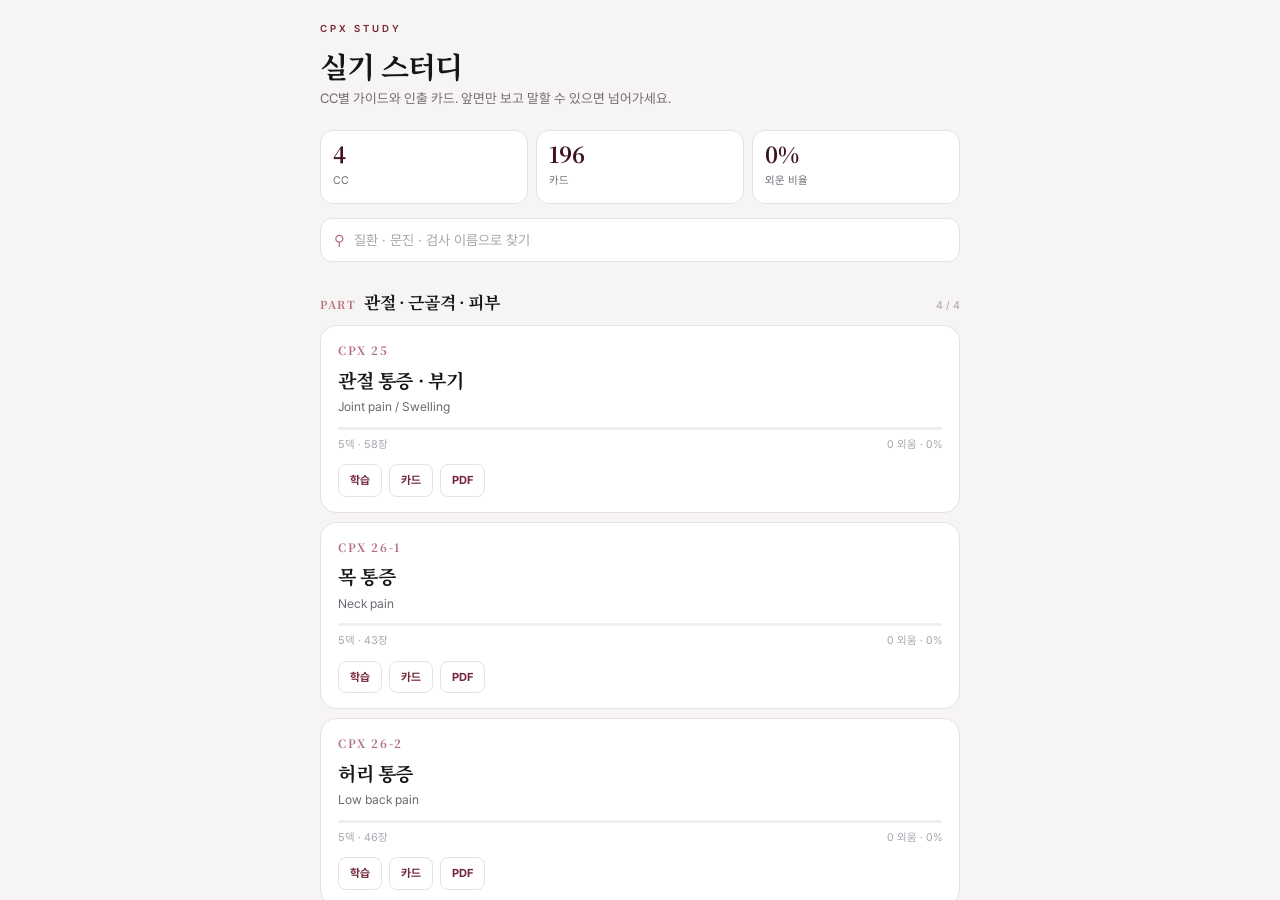
==== index.html @ c7adbce3 "학습모드추가 학습모드 추가" ====
<!doctype html>
<html lang="ko">
<head>
<meta charset="utf-8">
<meta name="viewport" content="width=device-width,initial-scale=1,viewport-fit=cover">
<meta name="theme-color" content="#F7F4F4">
<meta name="description" content="CPX 실기 스터디 — CC별 가이드와 인출 카드">
<title>CPX Study</title>
<link rel="manifest" href="manifest.webmanifest">
<link rel="apple-touch-icon" href="icons/icon-192.png">
<meta name="apple-mobile-web-app-capable" content="yes">
<meta name="apple-mobile-web-app-status-bar-style" content="default">
<meta name="apple-mobile-web-app-title" content="CPX">
<link rel="stylesheet" href="assets/style.css">
</head>
<body>

<div class="scroll"><div class="w">
  <div class="kick">CPX STUDY</div>
  <h1 class="big">실기 스터디</h1>
  <p class="sub">CC별 가이드와 인출 카드. 앞면만 보고 말할 수 있으면 넘어가세요.</p>

  <div class="ov">
    <div><b id="ovCC">0</b><span>CC</span></div>
    <div><b id="ovN">0</b><span>카드</span></div>
    <div><b id="ovP">0%</b><span>외운 비율</span></div>
  </div>

  <div class="search">
    <span class="ic">&#9906;</span>
    <input id="q" type="search" placeholder="질환 · 문진 · 검사 이름으로 찾기" autocomplete="off">
  </div>

  <div id="results" class="hide"></div>
  <div id="list"></div>

  <div class="foot">
    진행률은 이 기기에 저장돼요. 방문 기록을 지우면 사라집니다.<br>
    <button id="exp">진행률 내보내기</button> ·
    <button id="imp">불러오기</button> ·
    <button id="rst">전부 초기화</button>
    <input id="impFile" type="file" accept="application/json" class="hide">
  </div>
</div></div>

<div class="install" id="install">
  <p id="instMsg">홈 화면에 추가하면 앱처럼 전체화면으로 열리고, 오프라인에서도 볼 수 있어요.</p>
  <div class="r"><button id="instNo">나중에</button><button class="p" id="instGo">추가</button></div>
</div>

<script type="module">
import { $, $$, loadIndex, loadCC, ccStat, exportProgress, importProgress,
         resetAll, registerSW, installPrompt, strip } from './assets/store.js';

registerSW();
installPrompt();

let INDEX = null;
let SEARCH = null;   // 지연 로딩 검색 인덱스

async function draw() {
  INDEX = await loadIndex();
  let totCards = 0, totOk = 0, nReady = 0;
  const parts = [];

  for (const part of INDEX.parts) {
    const tiles = [];
    for (const cc of part.ccs) {
      if (cc.status !== 'ready') {
        tiles.push(`<div class="tile soon"><div class="n">CPX ${cc.num}</div>
          <h3>${cc.title}</h3><p>준비 중</p></div>`);
        continue;
      }
      nReady++;
      const data = await loadCC(cc.id);
      const counts = data.decks.map(d => d.cards.length);
      const s = ccStat(cc.id, counts);
      totCards += s.total; totOk += s.ok;
      tiles.push(`<div class="tile" data-cc="${cc.id}">
        <div class="n">CPX ${cc.num}</div>
        <h3>${cc.title}</h3><p>${cc.en}</p>
        <div class="pb"><i style="width:${s.pct}%"></i></div>
        <div class="mt"><span>${data.decks.length}덱 · ${s.total}장</span>
          <span>${s.ok} 외움 · ${s.pct}%</span></div>
        <div class="acts"><span data-go="read">학습</span><span data-go="cards">카드</span><span data-go="pdf">PDF</span></div>
      </div>`);
    }
    parts.push(`<div class="parth"><em>${part.tag}</em><h2>${part.name}</h2>
      <span class="cnt">${part.ccs.filter(c => c.status === 'ready').length} / ${part.ccs.length}</span></div>
      ${tiles.join('')}`);
  }

  $('#list').innerHTML = parts.join('');
  $('#ovCC').textContent = nReady;
  $('#ovN').textContent = totCards;
  $('#ovP').textContent = (totCards ? Math.round(totOk / totCards * 100) : 0) + '%';

  $$('#list .tile[data-cc]').forEach(t => {
    t.addEventListener('click', e => {
      const go = e.target.dataset.go;
      const id = t.dataset.cc;
      let cc = null;
      INDEX.parts.forEach(p => p.ccs.forEach(c => { if (c.id === id) cc = c; }));
      if (go === 'read') location.href = 'read.html?cc=' + id;
      else if (go === 'pdf') window.open('guides/' + cc.guide + '.pdf', '_blank');
      else location.href = 'decks.html?cc=' + id;
    });
  });
}
draw();

/* ── 검색 ── */
async function buildSearch() {
  if (SEARCH) return SEARCH;
  SEARCH = [];
  for (const part of INDEX.parts) {
    for (const cc of part.ccs) {
      if (cc.status !== 'ready') continue;
      const data = await loadCC(cc.id);
      data.decks.forEach((d, di) => d.cards.forEach((c, ci) => {
        SEARCH.push({
          cc: cc.id, num: cc.num, ccTitle: cc.title, deck: d.t, di, ci,
          title: c.t, text: strip(c.f.big + ' ' + (c.f.nm || '') + ' ' + (c.f.mt || '') + ' ' +
                                  (c.f.chips || []).join(' ') + ' ' + c.b)
        });
      }));
    }
  }
  return SEARCH;
}
let timer = null;
$('#q').addEventListener('input', e => {
  clearTimeout(timer);
  timer = setTimeout(() => run(e.target.value.trim()), 180);
});
async function run(q) {
  const R = $('#results'), L = $('#list');
  if (q.length < 2) { R.classList.add('hide'); L.classList.remove('hide'); return; }
  const idx = await buildSearch();
  const rx = new RegExp(q.replace(/[.*+?^${}()|[\]\\]/g, '\\$&'), 'i');
  const hits = idx.filter(h => rx.test(h.title) || rx.test(h.text)).slice(0, 40);
  L.classList.add('hide'); R.classList.remove('hide');
  if (!hits.length) { R.innerHTML = '<p class="sub">찾은 게 없어요.</p>'; return; }
  R.innerHTML = hits.map(h => {
    const m = h.text.match(new RegExp('.{0,40}' + q.replace(/[.*+?^${}()|[\]\\]/g, '\\$&') + '.{0,60}', 'i'));
    const snip = (m ? m[0] : h.text.slice(0, 90))
      .replace(rx, s => '<mark>' + s + '</mark>');
    return `<a class="hit" href="cards.html?cc=${h.cc}&d=${h.di}&i=${h.ci}">
      <div class="loc">CPX ${h.num} · ${h.deck}</div>
      <div class="t">${h.title}</div><div class="x">${snip}</div></a>`;
  }).join('');
}

/* ── 진행률 도구 ── */
$('#exp').addEventListener('click', exportProgress);
$('#imp').addEventListener('click', () => $('#impFile').click());
$('#impFile').addEventListener('change', e => {
  if (!e.target.files[0]) return;
  importProgress(e.target.files[0], ok => {
    alert(ok ? '불러왔어요.' : '파일을 읽지 못했어요.');
    if (ok) location.reload();
  });
});
$('#rst').addEventListener('click', () => {
  if (confirm('진행률을 전부 지울까요? 되돌릴 수 없어요.')) { resetAll(); location.reload(); }
});
</script>
</body>
</html>
---- assets/style.css ----
/* 자체 호스팅 폰트 — 오프라인에서도 동일하게 보이도록 */
@font-face{font-family:'Pretendard';font-style:normal;font-weight:400;
  font-display:swap;src:url('fonts/Pretendard-400.woff2') format('woff2')}
@font-face{font-family:'Pretendard';font-style:normal;font-weight:500;
  font-display:swap;src:url('fonts/Pretendard-500.woff2') format('woff2')}
@font-face{font-family:'Pretendard';font-style:normal;font-weight:700;
  font-display:swap;src:url('fonts/Pretendard-700.woff2') format('woff2')}
@font-face{font-family:'Pretendard';font-style:normal;font-weight:800;
  font-display:swap;src:url('fonts/Pretendard-800.woff2') format('woff2')}
@font-face{font-family:'Noto Serif KR';font-style:normal;font-weight:500;
  font-display:swap;src:url('fonts/NotoSerifKR-500.woff2') format('woff2')}
@font-face{font-family:'Noto Serif KR';font-style:normal;font-weight:700;
  font-display:swap;src:url('fonts/NotoSerifKR-700.woff2') format('woff2')}

:root{
  --burg:#74263A; --burgD:#3E131E; --burgL:#B36E80;
  --ink:#15161A; --soft:#6E6873; --faint:#A8A2AC;
  --paper:#F7F4F4; --card:#FFF; --rule:#E7E1E3; --hair:#F2EDEF; --tint:#F8F0F2;
  --ok:#2C6B4C; --okB:#E9F3EE; --no:#B4553F; --noB:#FAEFEC;
  --sf:'Noto Serif KR',serif;
  --sn:'Pretendard','Pretendard Variable',-apple-system,BlinkMacSystemFont,system-ui,sans-serif;
}
*{box-sizing:border-box;-webkit-tap-highlight-color:transparent}
html,body{height:100%}
body{margin:0;background:var(--paper);color:var(--ink);font-family:var(--sn);
  font-size:16px;line-height:1.6;word-break:keep-all;
  display:flex;flex-direction:column;overflow:hidden}
button,input{font-family:inherit}
button{cursor:pointer;border:0;background:none;color:inherit}
a{color:inherit;text-decoration:none}
.hide{display:none!important}
.scroll{flex:1;overflow-y:auto;-webkit-overflow-scrolling:touch;
  padding:calc(20px + env(safe-area-inset-top)) 20px calc(26px + env(safe-area-inset-bottom))}
.w{max-width:640px;margin:0 auto}

/* ── 헤더 ── */
.bar{flex:0 0 auto;background:rgba(247,244,244,.94);backdrop-filter:saturate(180%) blur(14px);
  border-bottom:1px solid var(--rule);padding:calc(10px + env(safe-area-inset-top)) 20px 10px}
.bar .in{max-width:640px;margin:0 auto;display:flex;align-items:center;gap:10px}
.bk{font-size:20px;color:var(--burgD);line-height:1;padding-right:2px}
.bar .ti{font-family:var(--sf);font-size:14px;font-weight:700;letter-spacing:-.01em}
.bar .sb{font-size:11px;color:var(--faint);margin-top:-1px}
.bar .rt{margin-left:auto;font-size:12px;color:var(--soft);font-variant-numeric:tabular-nums}

/* ── 홈 ── */
.kick{font-size:10px;font-weight:800;letter-spacing:.3em;color:var(--burg)}
h1.big{font-family:var(--sf);font-size:29px;font-weight:700;margin:12px 0 5px;
  line-height:1.22;letter-spacing:-.025em}
.sub{color:var(--soft);font-size:13.5px;margin:0}
.ov{display:flex;gap:8px;margin:20px 0 8px}
.ov div{flex:1;background:#fff;border:1px solid var(--rule);border-radius:13px;padding:11px 12px}
.ov b{display:block;font-family:var(--sf);font-size:22px;font-weight:700;color:var(--burgD);line-height:1.1}
.ov span{font-size:11px;color:var(--soft)}
.search{display:flex;align-items:center;gap:8px;background:#fff;border:1px solid var(--rule);
  border-radius:12px;padding:10px 13px;margin:14px 0 20px}
.search input{flex:1;border:0;outline:0;font-size:14px;background:none;color:var(--ink)}
.search input::placeholder{color:var(--faint)}
.search .ic{color:var(--burgL);font-size:14px}
.parth{display:flex;align-items:baseline;gap:8px;margin:26px 0 10px}
.parth em{font-family:var(--sf);font-style:normal;font-size:11px;font-weight:700;
  color:var(--burgL);letter-spacing:.14em}
.parth h2{font-family:var(--sf);font-size:17px;font-weight:700;margin:0;letter-spacing:-.02em}
.parth .cnt{margin-left:auto;font-size:11px;color:var(--faint)}
.tile{display:block;width:100%;text-align:left;background:#fff;border:1px solid var(--rule);
  border-radius:16px;padding:15px 17px;margin-bottom:9px;position:relative}
.tile:active{transform:scale(.995)}
.tile .n{font-family:var(--sf);font-size:11.5px;font-weight:700;color:var(--burgL);letter-spacing:.14em}
.tile h3{font-family:var(--sf);font-size:19px;font-weight:700;margin:5px 0 3px;letter-spacing:-.02em}
.tile p{font-size:12.5px;color:var(--soft);margin:0 0 10px;line-height:1.5}
.tile .pb{height:3px;border-radius:2px;background:var(--hair);overflow:hidden}
.tile .pb i{display:block;height:100%;background:var(--burg);width:0;transition:width .3s}
.tile .mt{display:flex;justify-content:space-between;margin-top:6px;font-size:11px;
  color:var(--faint);font-variant-numeric:tabular-nums}
.tile.soon{opacity:.5}
.tile .acts{display:flex;gap:7px;margin-top:11px}
.tile .acts span{font-size:11.5px;font-weight:700;padding:6px 11px;border-radius:8px;
  border:1px solid var(--rule);color:var(--burg)}
.foot{margin-top:26px;padding-top:16px;border-top:1px solid var(--rule);
  font-size:11.5px;color:var(--faint);line-height:1.7}
.foot button{color:var(--burg);font-weight:700;font-size:11.5px}

/* ── 검색 결과 ── */
.hit{background:#fff;border:1px solid var(--rule);border-radius:12px;padding:12px 14px;margin-bottom:8px}
.hit .loc{font-size:10px;font-weight:800;letter-spacing:.14em;color:var(--burgL);margin-bottom:5px}
.hit .t{font-size:14px;font-weight:700;margin-bottom:3px}
.hit .x{font-size:12.5px;color:var(--soft);line-height:1.5}
.hit mark{background:var(--tint);color:var(--burg);font-weight:700;padding:0 2px;border-radius:3px}

/* ── 카드 ── */
.pips{max-width:640px;margin:10px auto 0;display:flex;gap:3px}
.pips i{flex:1;height:3px;border-radius:2px;background:var(--rule);cursor:pointer}
.pips i.seen{background:var(--burgL)}.pips i.ok{background:var(--ok)}
.pips i.no{background:var(--no)}.pips i.cur{background:var(--burgD)}
.stage{flex:1 1 auto;position:relative;padding:14px 20px 6px;min-height:0}
.card{max-width:640px;height:100%;margin:0 auto;background:var(--card);border:1px solid var(--rule);
  border-radius:20px;overflow:hidden;display:flex;flex-direction:column;
  transition:transform .2s,opacity .2s}
.card.sL{transform:translateX(-26px);opacity:0}.card.sR{transform:translateX(26px);opacity:0}
.card.ok{border-color:#CBE0D4}.card.no{border-color:#EDD6CF}
.face{flex:1;display:flex;flex-direction:column;justify-content:center;align-items:center;
  text-align:center;padding:22px;cursor:pointer;overflow-y:auto}
.face .kk{font-size:9.5px;font-weight:800;letter-spacing:.28em;color:var(--burgL)}
.face .big{font-family:var(--sf);font-weight:700;color:var(--burgD);line-height:1.08;
  letter-spacing:-.035em;margin:13px 0 6px}
.face .big.xl{font-size:clamp(52px,18vw,86px)}
.face .big.lg{font-size:clamp(25px,7vw,34px)}
.face .big.md{font-size:clamp(18px,4.8vw,23px);line-height:1.44;font-weight:500}
.face .nm{font-size:14px;font-weight:700}
.face .mt{margin-top:14px;font-size:12.5px;color:var(--soft)}
.face .mt b{color:var(--burg)}
.face .go{margin-top:18px;font-size:11px;color:var(--faint);border:1px solid var(--rule);
  border-radius:99px;padding:6px 14px}
.back{flex:1;display:none;flex-direction:column;min-height:0}
.card.flip .face{display:none}.card.flip .back{display:flex}
.bh{flex:0 0 auto;display:flex;align-items:baseline;gap:9px;padding:15px 19px 10px;
  border-bottom:1px solid var(--hair)}
.bh .g{font-family:var(--sf);font-size:21px;font-weight:700;color:var(--burgD);line-height:1.15}
.bh .n{font-size:12px;font-weight:700;color:var(--soft)}
.bh .c{margin-left:auto;font-size:11px;color:var(--faint)}
.bd{flex:1 1 auto;overflow-y:auto;-webkit-overflow-scrolling:touch;padding:2px 19px 18px}
.sum{padding:12px 0 3px;border-bottom:1px solid var(--hair);margin-bottom:4px}
.sum .sl{font-size:9.5px;font-weight:800;letter-spacing:.16em;color:var(--burgL);margin-bottom:8px}
.chips{display:flex;flex-wrap:wrap;gap:5px}
.chips span{font-size:11.5px;font-weight:700;color:var(--burg);background:var(--tint);
  border-radius:7px;padding:5px 9px}
.grp{padding:12px 0;border-bottom:1px solid var(--hair)}
.grp:last-child{border-bottom:0}
.grp .gl{display:flex;align-items:center;gap:7px;margin-bottom:5px}
.grp .gt{font-size:11.5px;font-weight:800;letter-spacing:.05em;color:var(--burg)}
.gd{font-size:8.5px;font-weight:800;letter-spacing:.14em;padding:2px 6px;border-radius:4px}
.gd.MUST{color:#fff;background:var(--burg)}
.gd.SHOULD{color:var(--burg);background:var(--tint)}
.gd.DROP{color:var(--faint);background:var(--hair)}
.say{font-family:var(--sf);font-size:15.5px;font-weight:500;line-height:1.56;
  color:var(--burgD);margin:0 0 5px;letter-spacing:-.01em}
.why{font-size:12.5px;color:var(--soft);line-height:1.55;margin:0}
.pp{font-size:13.5px;line-height:1.64;margin:0 0 9px}.pp b{color:var(--burg)}
.lead{font-family:var(--sf);font-size:17px;font-weight:600;line-height:1.55;
  color:var(--burgD);margin:12px 0 10px}
.kv{display:flex;gap:10px;padding:9px 0;border-bottom:1px solid var(--hair);font-size:13px}
.kv:last-child{border-bottom:0}
.kv b{flex:0 0 92px;color:var(--burg);font-weight:700;font-size:12px;padding-top:1px}
.ol{margin:3px 0 0;padding-left:18px}
.ol li{font-size:13px;line-height:1.58;margin-bottom:2px}
.note{margin-top:11px;padding:11px 13px;background:var(--tint);border-radius:10px;
  font-size:12.5px;line-height:1.55;color:var(--burgD)}
.note b{color:var(--burg)}
.bd table{border-collapse:collapse;width:100%;font-size:12.5px;margin:10px 0 6px}
.bd th{font-size:9.5px;font-weight:800;letter-spacing:.12em;color:var(--burg);text-align:left;
  padding:0 9px 5px 0;border-bottom:1.4px solid var(--burg)}
.bd td{padding:7px 9px 7px 0;border-bottom:1px solid var(--hair);vertical-align:top;line-height:1.5}
.bd figure{margin:10px 0 6px;text-align:center}
.bd figure svg{width:100%;height:auto}
.bd figcaption{font-size:11px;color:var(--soft);margin-top:5px}

/* ── 하단 컨트롤 ── */
.bot{flex:0 0 auto;padding:7px 20px calc(11px + env(safe-area-inset-bottom))}
.row{max-width:640px;margin:0 auto;display:flex;gap:7px}
.row+.row{margin-top:7px}
.b{flex:1;font-size:13px;font-weight:700;padding:12px 0;border-radius:12px;
  border:1px solid var(--rule);background:#fff;color:var(--soft);text-align:center}
.b.ar{flex:0 0 52px;font-size:17px;color:var(--burgD)}
.b.mn{background:var(--burgD);color:#fff;border-color:var(--burgD)}
.b.y{color:var(--ok);border-color:#CBE0D4;background:var(--okB)}
.b.n{color:var(--no);border-color:#EDD6CF;background:var(--noB)}
.b.sm{font-size:11.5px;font-weight:600;padding:8px 0}
.b.act{background:var(--burg);color:#fff;border-color:var(--burg)}
.b[disabled]{opacity:.32}

/* ── 완주 ── */
.fin{position:fixed;inset:0;background:rgba(247,244,244,.97);z-index:90;display:none;
  place-items:center;padding:26px}
.fin.show{display:grid}
.fin .in{max-width:400px;text-align:center;width:100%}
.fin .n{font-family:var(--sf);font-size:52px;font-weight:700;color:var(--burg);line-height:1}
.fin h3{font-family:var(--sf);font-size:19px;margin:12px 0 7px}
.fin p{font-size:13px;color:var(--soft);margin:0 0 16px;line-height:1.6}
.fin .ls{font-size:12.5px;color:var(--no);font-weight:700;margin-bottom:18px;line-height:1.7}

/* ── 가이드 뷰어 ── */
.frame{flex:1;border:0;width:100%;background:#fff}

/* ── 설치 안내 ── */
.install{position:fixed;left:14px;right:14px;bottom:calc(14px + env(safe-area-inset-bottom));
  z-index:80;background:#fff;border:1px solid var(--rule);border-radius:14px;
  padding:14px 16px;box-shadow:0 6px 24px rgba(0,0,0,.08);display:none}
.install.show{display:block}
.install p{margin:0 0 10px;font-size:13px;line-height:1.55}
.install b{color:var(--burg)}
.install .r{display:flex;gap:7px}
.install button{flex:1;font-size:12.5px;font-weight:700;padding:9px;border-radius:10px;
  border:1px solid var(--rule);background:#fff;color:var(--soft)}
.install button.p{background:var(--burgD);color:#fff;border-color:var(--burgD)}

/* ══════════ 학습모드 ══════════ */
.pbar{height:3px;background:var(--hair);margin:10px -20px -10px;position:relative}
.pbar i{display:block;height:100%;background:var(--burg);width:0;transition:width .3s}
.dek{font-size:14px;color:var(--soft);line-height:1.66;margin:4px 0 16px}
.tools{display:flex;gap:7px;margin:0 0 14px}
.tbtn{font-size:11.5px;font-weight:700;color:var(--burg);background:#fff;
  border:1px solid var(--rule);border-radius:99px;padding:6px 13px}
.tbtn:active{background:var(--tint)}

/* 절 아코디언 */
.acc{background:#fff;border:1px solid var(--rule);border-radius:14px;margin-bottom:9px;overflow:hidden}
.acc.read{border-color:#CBE0D4;background:#FCFEFD}
.ah{display:flex;align-items:center;gap:9px;width:100%;text-align:left;padding:14px 15px}
.ah .cv{font-size:10px;color:var(--burgL);transition:transform .2s;flex:0 0 10px}
.acc.open .ah .cv{transform:rotate(90deg)}
.ah .at{flex:1;font-family:var(--sf);font-size:15.5px;font-weight:700;
  letter-spacing:-.015em;line-height:1.4}
.ah .ck{font-size:13px;color:var(--rule)}
.acc.read .ah .ck{color:var(--ok)}
.ab{display:none;padding:0 16px 16px}
.acc.open .ab{display:block}
.rsub{font-size:12.5px;color:var(--soft);margin:0 0 12px}
.rp{font-size:14.5px;line-height:1.72;margin:0 0 .8em}
.rp b{color:var(--burg)}
.rp .rsub{display:block;color:var(--soft);font-size:12.5px}
.rp .rnote{display:block;background:var(--tint);border-radius:10px;padding:11px 13px;
  font-size:13px;line-height:1.6;color:var(--burgD)}
.rq{margin:12px 0 16px;padding:2px 0 2px 15px;border-left:2px solid var(--burg)}
.rq .who{font-size:6.8pt;font-size:9px;font-weight:800;letter-spacing:.2em;
  color:var(--burg);margin-bottom:5px}
.rq p{font-size:14px;line-height:1.62;margin:0 0 .2em;font-style:italic}

/* 질문 · 대본 · 카드 토글 */
.ask{border-top:1px solid var(--hair);margin:0 0 2px}
.ask:first-child{border-top:0}
.ask .q{display:flex;align-items:flex-start;gap:9px;width:100%;text-align:left;
  padding:13px 0;font-size:14.5px;font-weight:700;line-height:1.5;color:var(--burgD)}
.ask .q .mk{flex:0 0 20px;height:20px;border-radius:6px;background:var(--tint);
  color:var(--burg);font-size:10.5px;font-weight:800;display:grid;place-items:center;margin-top:1px}
.ask.open .q .mk{background:var(--burg);color:#fff}
.ask .q b{font-family:var(--sf);font-weight:700}
.ask .q em{font-style:normal}
.ask .q .en{font-size:11px;color:var(--faint);font-weight:500;margin-left:2px}
.ask .q .gd{font-size:8.5px;font-weight:800;letter-spacing:.14em;padding:2px 6px;
  border-radius:4px;margin-left:auto;flex:0 0 auto}
.ask .a{display:none;padding:0 0 10px 29px}
.ask.open .a{display:block}
.ask .a .rp:last-child{margin-bottom:0}
.si2 .a .why{font-size:13px;color:var(--soft);line-height:1.6;margin:0 0 9px}
.si2 .a .say{font-family:var(--sf);font-size:15.5px;font-weight:500;line-height:1.55;
  color:var(--burgD);padding-left:13px;border-left:2px solid var(--burg);margin:0 0 11px}
.si2 .a .kv{display:flex;gap:10px;padding:8px 0;border-bottom:1px solid var(--hair);font-size:13px}
.si2 .a .kv:last-child{border-bottom:0}
.si2 .a .kv b{flex:0 0 82px;color:var(--burg);font-weight:700;font-size:11.5px;padding-top:1px}
.si2 .a .kv ol{margin:2px 0 0;padding-left:17px}
.si2 .a .kv li{font-size:13px;line-height:1.55}

/* 본문 안의 표 · 목록 · 그림 */
.tw{overflow-x:auto;-webkit-overflow-scrolling:touch;margin:10px 0 14px}
.tw table{border-collapse:collapse;width:100%;font-size:12.5px;min-width:min(100%,420px)}
.tw th{font-size:9.5px;font-weight:800;letter-spacing:.12em;color:var(--burg);text-align:left;
  padding:0 10px 5px 0;border-bottom:1.4px solid var(--burg);white-space:nowrap}
.tw td{padding:8px 10px 8px 0;border-bottom:1px solid var(--hair);vertical-align:top;line-height:1.5}
.tw td.k{font-weight:700;white-space:nowrap}
.tw td.s,.tw td.rz{color:var(--soft)}
.tw td.dx{font-weight:700}
#body figure{margin:12px 0 14px;text-align:center}
#body figure svg{width:100%;height:auto}
#body figcaption{font-size:11px;color:var(--soft);margin-top:6px}
#body ul.plain{list-style:none;margin:8px 0 14px;padding:0}
#body ul.plain li{padding:9px 0;border-bottom:1px solid var(--hair);font-size:13.5px;line-height:1.6}
#body ul.plain li:first-child{border-top:1.4px solid var(--burg)}
#body ul.plain .g{font-size:8.5px;font-weight:800;letter-spacing:.14em;color:var(--burg);margin-left:5px}
#body ul.deduct{list-style:none;margin:10px 0 14px;padding:8px 0;
  border-top:1.4px solid var(--burg);border-bottom:1px solid var(--rule)}
#body ul.deduct li{padding:6px 0 6px 15px;text-indent:-15px;font-size:13.5px;line-height:1.55}
#body ul.deduct li::before{content:"\2013\00a0\00a0";color:var(--burg);font-weight:700}
#body ol.flow{list-style:none;counter-reset:fl;margin:10px 0 14px;padding:0}
#body ol.flow li{counter-increment:fl;position:relative;padding:9px 0 9px 26px;
  border-bottom:1px solid var(--hair);font-size:13.5px;line-height:1.55}
#body ol.flow li:first-child{border-top:1.4px solid var(--burg)}
#body ol.flow li::before{content:counter(fl);position:absolute;left:0;top:9px;
  font-family:var(--sf);font-size:13px;font-weight:700;color:var(--burg)}
#body ol.flow .pos{font-size:9px;font-weight:800;letter-spacing:.14em;color:var(--burg);
  display:block;margin-bottom:2px}
#body .recall{margin:14px 0;padding:12px 0;border-top:1px solid var(--rule);
  border-bottom:1px solid var(--rule)}
#body .recall .lb{font-size:9px;font-weight:800;letter-spacing:.18em;color:var(--burg);margin-bottom:7px}
#body .recall p{font-size:13.5px;margin:0 0 .35em;padding-left:16px;text-indent:-16px;line-height:1.6}
#body .recall p::before{content:"Q\00a0\00a0";font-weight:700;color:var(--burg)}
.rdl{margin:6px 0 12px}
.rdl dt{font-size:9.5px;font-weight:800;letter-spacing:.16em;color:var(--burg);margin-top:12px}
.rdl dd{margin:3px 0 0;font-size:14px;line-height:1.6}
.mark{display:block;width:100%;margin-top:14px;padding:10px;border-radius:11px;
  border:1px solid var(--rule);background:#fff;color:var(--soft);font-size:12.5px;font-weight:700}
.acc.read .mark{color:var(--ok);border-color:#CBE0D4;background:var(--okB)}
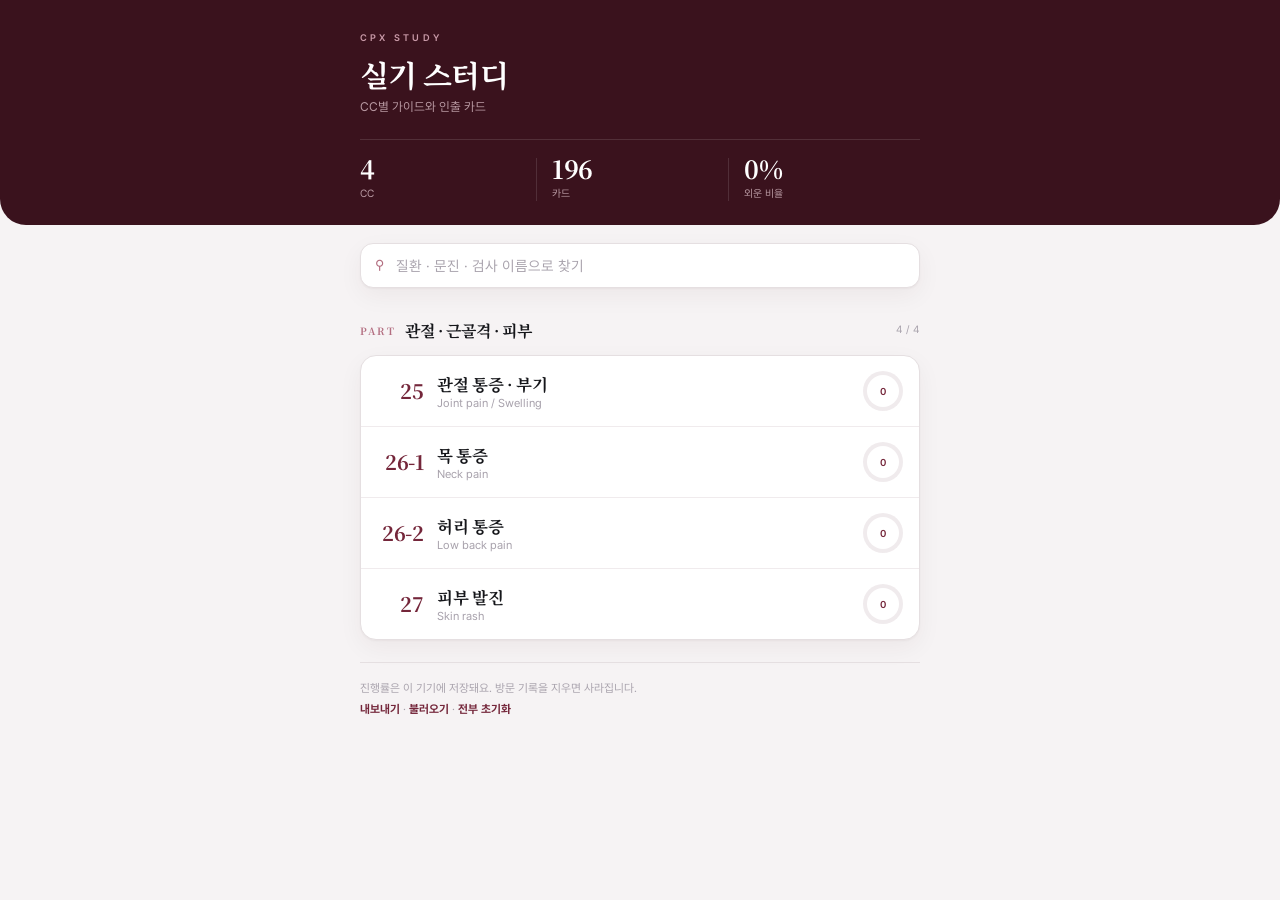
==== commit 48c5ba9c: "사이트 개편 ㅇㅇ" ====
--- a/index.html
+++ b/index.html
@@ -15,33 +15,31 @@
 </head>
 <body>
 
-<div class="scroll"><div class="w">
-  <div class="kick">CPX STUDY</div>
-  <h1 class="big">실기 스터디</h1>
-  <p class="sub">CC별 가이드와 인출 카드. 앞면만 보고 말할 수 있으면 넘어가세요.</p>
+<div class="scroll">
+  <div class="hero"><div class="w">
+    <div class="kick">CPX STUDY</div>
+    <h1>실기 스터디</h1>
+    <p class="subt">CC별 가이드와 인출 카드</p>
+    <div class="stats">
+      <div><b id="ovCC">0</b><span>CC</span></div>
+      <div><b id="ovN">0</b><span>카드</span></div>
+      <div><b id="ovP">0%</b><span>외운 비율</span></div>
+    </div>
+  </div></div>
 
-  <div class="ov">
-    <div><b id="ovCC">0</b><span>CC</span></div>
-    <div><b id="ovN">0</b><span>카드</span></div>
-    <div><b id="ovP">0%</b><span>외운 비율</span></div>
+  <div class="w">
+    <div class="search"><span class="ic">&#9906;</span>
+      <input id="q" type="search" placeholder="질환 · 문진 · 검사 이름으로 찾기" autocomplete="off"></div>
+    <div id="results" class="hide"></div>
+    <div id="list"></div>
+    <div class="foot">
+      진행률은 이 기기에 저장돼요. 방문 기록을 지우면 사라집니다.<br>
+      <button id="exp">내보내기</button> · <button id="imp">불러오기</button> ·
+      <button id="rst">전부 초기화</button>
+      <input id="impFile" type="file" accept="application/json" class="hide">
+    </div>
   </div>
-
-  <div class="search">
-    <span class="ic">&#9906;</span>
-    <input id="q" type="search" placeholder="질환 · 문진 · 검사 이름으로 찾기" autocomplete="off">
-  </div>
-
-  <div id="results" class="hide"></div>
-  <div id="list"></div>
-
-  <div class="foot">
-    진행률은 이 기기에 저장돼요. 방문 기록을 지우면 사라집니다.<br>
-    <button id="exp">진행률 내보내기</button> ·
-    <button id="imp">불러오기</button> ·
-    <button id="rst">전부 초기화</button>
-    <input id="impFile" type="file" accept="application/json" class="hide">
-  </div>
-</div></div>
+</div>
 
 <div class="install" id="install">
   <p id="instMsg">홈 화면에 추가하면 앱처럼 전체화면으로 열리고, 오프라인에서도 볼 수 있어요.</p>
@@ -51,6 +49,8 @@
 <script type="module">
 import { $, $$, loadIndex, loadCC, ccStat, exportProgress, importProgress,
          resetAll, registerSW, installPrompt, strip } from './assets/store.js';
+import { applyPrefOnly, highlight } from './assets/enhance.js';
+applyPrefOnly();
 
 registerSW();
 installPrompt();
@@ -67,8 +67,8 @@
     const tiles = [];
     for (const cc of part.ccs) {
       if (cc.status !== 'ready') {
-        tiles.push(`<div class="tile soon"><div class="n">CPX ${cc.num}</div>
-          <h3>${cc.title}</h3><p>준비 중</p></div>`);
+        tiles.push(`<div class="ccrow soon"><span class="no">${cc.num}</span>
+          <div class="mid"><b>${cc.title}</b><span>준비 중</span></div></div>`);
         continue;
       }
       nReady++;
@@ -76,18 +76,16 @@
       const counts = data.decks.map(d => d.cards.length);
       const s = ccStat(cc.id, counts);
       totCards += s.total; totOk += s.ok;
-      tiles.push(`<div class="tile" data-cc="${cc.id}">
-        <div class="n">CPX ${cc.num}</div>
-        <h3>${cc.title}</h3><p>${cc.en}</p>
-        <div class="pb"><i style="width:${s.pct}%"></i></div>
-        <div class="mt"><span>${data.decks.length}덱 · ${s.total}장</span>
-          <span>${s.ok} 외움 · ${s.pct}%</span></div>
-        <div class="acts"><span data-go="read">학습</span><span data-go="cards">카드</span><span data-go="pdf">PDF</span></div>
-      </div>`);
+      tiles.push(`<button class="ccrow" data-cc="${cc.id}">
+        <span class="no">${cc.num}</span>
+        <div class="mid"><b>${cc.title}</b><span>${cc.en}</span></div>
+        <div class="ring" style="background:conic-gradient(var(--burg) ${s.pct*3.6}deg,var(--hair) 0deg)">
+          <b>${s.pct}</b></div>
+      </button>`);
     }
     parts.push(`<div class="parth"><em>${part.tag}</em><h2>${part.name}</h2>
       <span class="cnt">${part.ccs.filter(c => c.status === 'ready').length} / ${part.ccs.length}</span></div>
-      ${tiles.join('')}`);
+      <div class="ccbox">${tiles.join('')}</div>`);
   }
 
   $('#list').innerHTML = parts.join('');
@@ -95,17 +93,8 @@
   $('#ovN').textContent = totCards;
   $('#ovP').textContent = (totCards ? Math.round(totOk / totCards * 100) : 0) + '%';
 
-  $$('#list .tile[data-cc]').forEach(t => {
-    t.addEventListener('click', e => {
-      const go = e.target.dataset.go;
-      const id = t.dataset.cc;
-      let cc = null;
-      INDEX.parts.forEach(p => p.ccs.forEach(c => { if (c.id === id) cc = c; }));
-      if (go === 'read') location.href = 'read.html?cc=' + id;
-      else if (go === 'pdf') window.open('guides/' + cc.guide + '.pdf', '_blank');
-      else location.href = 'decks.html?cc=' + id;
-    });
-  });
+  $$('#list .ccrow[data-cc]').forEach(t =>
+    t.addEventListener('click', () => location.href = 'decks.html?cc=' + t.dataset.cc));
 }
 draw();
 
--- a/assets/style.css
+++ b/assets/style.css
@@ -13,278 +13,418 @@
   font-display:swap;src:url('fonts/NotoSerifKR-700.woff2') format('woff2')}
 
 :root{
-  --burg:#74263A; --burgD:#3E131E; --burgL:#B36E80;
+  --burg:#74263A; --burgD:#3A121D; --burgL:#B36E80;
   --ink:#15161A; --soft:#6E6873; --faint:#A8A2AC;
-  --paper:#F7F4F4; --card:#FFF; --rule:#E7E1E3; --hair:#F2EDEF; --tint:#F8F0F2;
+  --paper:#F6F3F4; --card:#FFF; --rule:#E5DFE1; --hair:#F0EBED; --tint:#F8F0F2;
   --ok:#2C6B4C; --okB:#E9F3EE; --no:#B4553F; --noB:#FAEFEC;
   --sf:'Noto Serif KR',serif;
   --sn:'Pretendard','Pretendard Variable',-apple-system,BlinkMacSystemFont,system-ui,sans-serif;
+  --sh:0 1px 2px rgba(58,18,29,.04), 0 8px 24px rgba(58,18,29,.05);
 }
 *{box-sizing:border-box;-webkit-tap-highlight-color:transparent}
 html,body{height:100%}
 body{margin:0;background:var(--paper);color:var(--ink);font-family:var(--sn);
   font-size:16px;line-height:1.6;word-break:keep-all;
-  display:flex;flex-direction:column;overflow:hidden}
+  display:flex;flex-direction:column;overflow:hidden;-webkit-font-smoothing:antialiased}
 button,input{font-family:inherit}
-button{cursor:pointer;border:0;background:none;color:inherit}
+button{cursor:pointer;border:0;background:none;color:inherit;padding:0}
 a{color:inherit;text-decoration:none}
 .hide{display:none!important}
-.scroll{flex:1;overflow-y:auto;-webkit-overflow-scrolling:touch;
-  padding:calc(20px + env(safe-area-inset-top)) 20px calc(26px + env(safe-area-inset-bottom))}
-.w{max-width:640px;margin:0 auto}
-
-/* ── 헤더 ── */
-.bar{flex:0 0 auto;background:rgba(247,244,244,.94);backdrop-filter:saturate(180%) blur(14px);
-  border-bottom:1px solid var(--rule);padding:calc(10px + env(safe-area-inset-top)) 20px 10px}
-.bar .in{max-width:640px;margin:0 auto;display:flex;align-items:center;gap:10px}
-.bk{font-size:20px;color:var(--burgD);line-height:1;padding-right:2px}
-.bar .ti{font-family:var(--sf);font-size:14px;font-weight:700;letter-spacing:-.01em}
-.bar .sb{font-size:11px;color:var(--faint);margin-top:-1px}
-.bar .rt{margin-left:auto;font-size:12px;color:var(--soft);font-variant-numeric:tabular-nums}
-
-/* ── 홈 ── */
-.kick{font-size:10px;font-weight:800;letter-spacing:.3em;color:var(--burg)}
-h1.big{font-family:var(--sf);font-size:29px;font-weight:700;margin:12px 0 5px;
-  line-height:1.22;letter-spacing:-.025em}
-.sub{color:var(--soft);font-size:13.5px;margin:0}
-.ov{display:flex;gap:8px;margin:20px 0 8px}
-.ov div{flex:1;background:#fff;border:1px solid var(--rule);border-radius:13px;padding:11px 12px}
-.ov b{display:block;font-family:var(--sf);font-size:22px;font-weight:700;color:var(--burgD);line-height:1.1}
-.ov span{font-size:11px;color:var(--soft)}
-.search{display:flex;align-items:center;gap:8px;background:#fff;border:1px solid var(--rule);
-  border-radius:12px;padding:10px 13px;margin:14px 0 20px}
-.search input{flex:1;border:0;outline:0;font-size:14px;background:none;color:var(--ink)}
+.scroll{flex:1;overflow-y:auto;-webkit-overflow-scrolling:touch}
+.w{max-width:600px;margin:0 auto;padding:0 20px}
+
+/* ═══ 히어로 ═══ */
+.hero{background:var(--burgD);color:#fff;
+  padding:calc(30px + env(safe-area-inset-top)) 0 22px;border-radius:0 0 26px 26px}
+.hero .kick{font-size:9.5px;font-weight:800;letter-spacing:.34em;color:#C99AA8}
+.hero h1{font-family:var(--sf);font-size:30px;font-weight:700;letter-spacing:-.03em;
+  margin:11px 0 5px;line-height:1.2}
+.hero .subt{font-size:12.5px;color:#B99AA3;margin:0}
+.hero .stats{display:flex;margin-top:22px;border-top:1px solid rgba(255,255,255,.12);padding-top:16px}
+.hero .stats div{flex:1;position:relative}
+.hero .stats div+div{padding-left:16px}
+.hero .stats div+div::before{content:"";position:absolute;left:0;top:2px;bottom:2px;
+  width:1px;background:rgba(255,255,255,.12)}
+.hero .stats b{display:block;font-family:var(--sf);font-size:25px;font-weight:700;
+  line-height:1;letter-spacing:-.02em}
+.hero .stats span{font-size:10.5px;color:#B99AA3;margin-top:5px;display:block}
+
+/* ═══ 검색 ═══ */
+.search{display:flex;align-items:center;gap:9px;background:var(--card);border:1px solid var(--rule);
+  border-radius:13px;padding:11px 14px;margin:18px 0 6px;box-shadow:var(--sh)}
+.search input{flex:1;border:0;outline:0;font-size:14.5px;background:none;color:var(--ink)}
 .search input::placeholder{color:var(--faint)}
-.search .ic{color:var(--burgL);font-size:14px}
-.parth{display:flex;align-items:baseline;gap:8px;margin:26px 0 10px}
-.parth em{font-family:var(--sf);font-style:normal;font-size:11px;font-weight:700;
-  color:var(--burgL);letter-spacing:.14em}
-.parth h2{font-family:var(--sf);font-size:17px;font-weight:700;margin:0;letter-spacing:-.02em}
-.parth .cnt{margin-left:auto;font-size:11px;color:var(--faint)}
-.tile{display:block;width:100%;text-align:left;background:#fff;border:1px solid var(--rule);
-  border-radius:16px;padding:15px 17px;margin-bottom:9px;position:relative}
-.tile:active{transform:scale(.995)}
-.tile .n{font-family:var(--sf);font-size:11.5px;font-weight:700;color:var(--burgL);letter-spacing:.14em}
-.tile h3{font-family:var(--sf);font-size:19px;font-weight:700;margin:5px 0 3px;letter-spacing:-.02em}
-.tile p{font-size:12.5px;color:var(--soft);margin:0 0 10px;line-height:1.5}
-.tile .pb{height:3px;border-radius:2px;background:var(--hair);overflow:hidden}
-.tile .pb i{display:block;height:100%;background:var(--burg);width:0;transition:width .3s}
-.tile .mt{display:flex;justify-content:space-between;margin-top:6px;font-size:11px;
-  color:var(--faint);font-variant-numeric:tabular-nums}
-.tile.soon{opacity:.5}
-.tile .acts{display:flex;gap:7px;margin-top:11px}
-.tile .acts span{font-size:11.5px;font-weight:700;padding:6px 11px;border-radius:8px;
-  border:1px solid var(--rule);color:var(--burg)}
-.foot{margin-top:26px;padding-top:16px;border-top:1px solid var(--rule);
-  font-size:11.5px;color:var(--faint);line-height:1.7}
-.foot button{color:var(--burg);font-weight:700;font-size:11.5px}
-
-/* ── 검색 결과 ── */
-.hit{background:#fff;border:1px solid var(--rule);border-radius:12px;padding:12px 14px;margin-bottom:8px}
-.hit .loc{font-size:10px;font-weight:800;letter-spacing:.14em;color:var(--burgL);margin-bottom:5px}
-.hit .t{font-size:14px;font-weight:700;margin-bottom:3px}
+.search .ic{color:var(--burgL);font-size:13px}
+
+/* ═══ 파트 머리 ═══ */
+.parth{display:flex;align-items:center;gap:9px;margin:30px 0 2px}
+.parth em{font-family:var(--sf);font-style:normal;font-size:10px;font-weight:700;
+  color:var(--burgL);letter-spacing:.2em}
+.parth h2{font-family:var(--sf);font-size:16px;font-weight:700;margin:0;letter-spacing:-.02em}
+.parth .cnt{margin-left:auto;font-size:10.5px;color:var(--faint);font-variant-numeric:tabular-nums}
+
+/* ═══ CC 행 ═══ */
+.ccbox{background:var(--card);border:1px solid var(--rule);border-radius:16px;overflow:hidden;
+  box-shadow:var(--sh);margin-top:12px}
+.ccrow{display:flex;align-items:center;gap:14px;width:100%;text-align:left;
+  padding:15px 16px;border-top:1px solid var(--hair)}
+.ccrow:first-child{border-top:0}
+.ccrow:active{background:var(--tint)}
+.ccrow .no{font-family:var(--sf);font-size:20px;font-weight:700;color:var(--burg);
+  line-height:1;letter-spacing:-.03em;flex:0 0 46px;text-align:right;font-variant-numeric:tabular-nums}
+.ccrow .mid{flex:1;min-width:0}
+.ccrow .mid b{display:block;font-family:var(--sf);font-size:16.5px;font-weight:700;
+  letter-spacing:-.02em;line-height:1.35}
+.ccrow .mid span{display:block;font-size:11.5px;color:var(--faint);margin-top:1px}
+.ccrow.soon{opacity:.45}
+
+.ring{flex:0 0 40px;width:40px;height:40px;border-radius:50%;display:grid;place-items:center;
+  position:relative;background:conic-gradient(var(--burg) 0deg, var(--hair) 0deg)}
+.ring::after{content:"";position:absolute;inset:4px;border-radius:50%;background:var(--card)}
+.ring b{position:relative;z-index:1;font-size:10px;font-weight:800;color:var(--burg);
+  font-variant-numeric:tabular-nums}
+.ring.big{flex:0 0 62px;width:62px;height:62px}
+.ring.big::after{inset:6px}
+.ring.big b{font-size:14px}
+
+/* ═══ 상단 바 ═══ */
+.bar{flex:0 0 auto;background:var(--burgD);color:#fff;padding:calc(11px + env(safe-area-inset-top)) 0 0}
+.bar .in{max-width:600px;margin:0 auto;padding:0 20px 11px;display:flex;align-items:center;gap:11px}
+.bar .bk{font-size:19px;color:#D9BFC7;line-height:1;flex:0 0 auto}
+.bar .ti{font-family:var(--sf);font-size:15px;font-weight:700;letter-spacing:-.02em;line-height:1.25}
+.bar .sb{font-size:10.5px;color:#B08E99;margin-top:1px}
+.bar .rt{margin-left:auto;font-size:12px;color:#D9BFC7;font-variant-numeric:tabular-nums}
+.bar .rt b{color:#fff}
+.pbar{height:2.5px;background:rgba(255,255,255,.14)}
+.pbar i{display:block;height:100%;background:#E7C6D0;width:0;transition:width .35s}
+
+/* ═══ CC 허브 ═══ */
+.hub{background:var(--burgD);color:#fff;padding:2px 0 26px}
+.hub .in{max-width:600px;margin:0 auto;padding:0 20px;display:flex;align-items:flex-end;gap:16px}
+.hub .no{font-family:var(--sf);font-size:52px;font-weight:700;line-height:.9;
+  letter-spacing:-.04em;color:#E7C6D0}
+.hub .mid{flex:1;min-width:0}
+.hub h1{font-family:var(--sf);font-size:24px;font-weight:700;margin:0;letter-spacing:-.025em}
+.hub .en{font-size:11.5px;color:#B08E99;margin-top:3px}
+.hub .ring{background:conic-gradient(#E7C6D0 0deg, rgba(255,255,255,.16) 0deg)}
+.hub .ring::after{background:var(--burgD)}
+.hub .ring b{color:#fff}
+
+.duo{display:flex;gap:10px;margin:-16px 0 0;position:relative;z-index:2}
+.duo a{flex:1;background:var(--card);border:1px solid var(--rule);border-radius:16px;
+  padding:15px 15px 13px;box-shadow:var(--sh)}
+.duo .lb{font-size:9.5px;font-weight:800;letter-spacing:.2em;color:var(--burgL)}
+.duo h3{font-family:var(--sf);font-size:18px;font-weight:700;margin:6px 0 3px;letter-spacing:-.02em}
+.duo p{font-size:11.5px;color:var(--soft);margin:0 0 10px}
+.duo .pb{height:3px;border-radius:2px;background:var(--hair);overflow:hidden}
+.duo .pb i{display:block;height:100%;background:var(--burg);width:0}
+.duo .pc{font-size:10.5px;color:var(--faint);margin-top:5px;font-variant-numeric:tabular-nums}
+
+.lbox{background:var(--card);border:1px solid var(--rule);border-radius:16px;overflow:hidden;
+  box-shadow:var(--sh);margin-top:12px}
+.lrow{display:flex;align-items:center;gap:13px;width:100%;text-align:left;
+  padding:14px 16px;border-top:1px solid var(--hair)}
+.lrow:first-child{border-top:0}
+.lrow:active{background:var(--tint)}
+.lrow .idx{font-family:var(--sf);font-size:11px;font-weight:700;color:var(--burgL);
+  letter-spacing:.14em;flex:0 0 36px}
+.lrow .mid{flex:1;min-width:0}
+.lrow .mid b{display:block;font-family:var(--sf);font-size:15.5px;font-weight:700;
+  letter-spacing:-.015em;line-height:1.35}
+.lrow .mid span{display:block;font-size:11.5px;color:var(--soft);margin-top:2px;
+  overflow:hidden;text-overflow:ellipsis;white-space:nowrap}
+.lrow .end{flex:0 0 auto;text-align:right}
+.lrow .end .n{font-size:10.5px;color:var(--faint);font-variant-numeric:tabular-nums}
+.lrow .end .mini{width:32px;height:3px;border-radius:2px;background:var(--hair);
+  margin-top:5px;overflow:hidden}
+.lrow .end .mini i{display:block;height:100%;background:var(--burg);width:0}
+.lrow.done .mid b{color:var(--ok)}
+.seclabel{font-size:9.5px;font-weight:800;letter-spacing:.2em;color:var(--burgL);margin:26px 0 0}
+.foot{margin:22px 0 30px;padding-top:15px;border-top:1px solid var(--rule);
+  font-size:11.5px;color:var(--faint);line-height:1.75}
+.foot a,.foot button{color:var(--burg);font-weight:700;font-size:11.5px}
+
+/* ═══ 검색 결과 ═══ */
+.hit{display:block;background:var(--card);border:1px solid var(--rule);border-radius:13px;
+  padding:13px 15px;margin-bottom:8px;box-shadow:var(--sh)}
+.hit .loc{font-size:9.5px;font-weight:800;letter-spacing:.16em;color:var(--burgL);margin-bottom:5px}
+.hit .t{font-size:14.5px;font-weight:700;margin-bottom:3px}
 .hit .x{font-size:12.5px;color:var(--soft);line-height:1.5}
 .hit mark{background:var(--tint);color:var(--burg);font-weight:700;padding:0 2px;border-radius:3px}
 
-/* ── 카드 ── */
-.pips{max-width:640px;margin:10px auto 0;display:flex;gap:3px}
-.pips i{flex:1;height:3px;border-radius:2px;background:var(--rule);cursor:pointer}
-.pips i.seen{background:var(--burgL)}.pips i.ok{background:var(--ok)}
-.pips i.no{background:var(--no)}.pips i.cur{background:var(--burgD)}
-.stage{flex:1 1 auto;position:relative;padding:14px 20px 6px;min-height:0}
-.card{max-width:640px;height:100%;margin:0 auto;background:var(--card);border:1px solid var(--rule);
-  border-radius:20px;overflow:hidden;display:flex;flex-direction:column;
+/* ═══ 카드 ═══ */
+.pips{max-width:600px;margin:0 auto;padding:9px 20px 0;display:flex;gap:3px}
+.pips{padding-bottom:10px}
+.pips i{flex:1;height:3px;border-radius:2px;background:rgba(255,255,255,.18);cursor:pointer}
+.pips i.seen{background:#B36E80}
+.pips i.ok{background:#7FBF9F}
+.pips i.no{background:#E0A08E}
+.pips i.cur{background:#fff}
+.stage{flex:1 1 auto;position:relative;padding:13px 20px 6px;min-height:0}
+.card{max-width:600px;height:100%;margin:0 auto;background:var(--card);border:1px solid var(--rule);
+  border-radius:22px;overflow:hidden;box-shadow:var(--sh);display:flex;flex-direction:column;
   transition:transform .2s,opacity .2s}
 .card.sL{transform:translateX(-26px);opacity:0}.card.sR{transform:translateX(26px);opacity:0}
-.card.ok{border-color:#CBE0D4}.card.no{border-color:#EDD6CF}
-.face{flex:1;display:flex;flex-direction:column;justify-content:center;align-items:center;
-  text-align:center;padding:22px;cursor:pointer;overflow-y:auto}
-.face .kk{font-size:9.5px;font-weight:800;letter-spacing:.28em;color:var(--burgL)}
-.face .big{font-family:var(--sf);font-weight:700;color:var(--burgD);line-height:1.08;
-  letter-spacing:-.035em;margin:13px 0 6px}
-.face .big.xl{font-size:clamp(52px,18vw,86px)}
-.face .big.lg{font-size:clamp(25px,7vw,34px)}
-.face .big.md{font-size:clamp(18px,4.8vw,23px);line-height:1.44;font-weight:500}
-.face .nm{font-size:14px;font-weight:700}
-.face .mt{margin-top:14px;font-size:12.5px;color:var(--soft)}
-.face .mt b{color:var(--burg)}
-.face .go{margin-top:18px;font-size:11px;color:var(--faint);border:1px solid var(--rule);
-  border-radius:99px;padding:6px 14px}
+.card.ok{border-color:#BFDACB}.card.no{border-color:#E9CDC5}
+
+.face{flex:1;display:flex;flex-direction:column;cursor:pointer;position:relative;overflow:hidden}
+.face .ftop{flex:0 0 auto;padding:18px 20px 0;display:flex;align-items:center;gap:8px}
+.face .kk{font-size:9.5px;font-weight:800;letter-spacing:.24em;color:var(--burgL)}
+.face .seq{margin-left:auto;font-size:10.5px;color:var(--faint);font-variant-numeric:tabular-nums}
+.face .fmid{flex:1;display:flex;flex-direction:column;justify-content:center;align-items:center;
+  text-align:center;padding:8px 24px;overflow-y:auto}
+.face .big{font-family:var(--sf);font-weight:700;color:var(--burgD);line-height:1.1;
+  letter-spacing:-.035em;margin:0 0 8px}
+.face .big.xl{font-size:clamp(56px,19vw,92px);line-height:1}
+.face .big.lg{font-size:clamp(24px,6.6vw,32px)}
+.face .big.md{font-size:clamp(17px,4.6vw,22px);line-height:1.48;font-weight:500;color:var(--ink)}
+.face .nm{font-size:14px;font-weight:700;color:var(--ink)}
+.face .go{margin-top:20px;font-size:10.5px;color:var(--faint);border:1px solid var(--rule);
+  border-radius:99px;padding:6px 15px}
+.face .foot3{flex:0 0 auto;display:flex;border-top:1px solid var(--hair)}
+.face .foot3 div{flex:1;padding:12px 8px;text-align:center;position:relative}
+.face .foot3 div+div::before{content:"";position:absolute;left:0;top:12px;bottom:12px;
+  width:1px;background:var(--hair)}
+.face .foot3 b{display:block;font-family:var(--sf);font-size:17px;font-weight:700;
+  color:var(--burg);line-height:1}
+.face .foot3 span{display:block;font-size:9.5px;color:var(--faint);margin-top:4px}
+.face .wm{position:absolute;right:-14px;bottom:60px;font-family:var(--sf);font-size:118px;
+  font-weight:700;color:var(--burg);opacity:.035;line-height:1;pointer-events:none}
+
 .back{flex:1;display:none;flex-direction:column;min-height:0}
-.card.flip .face{display:none}.card.flip .back{display:flex}
-.bh{flex:0 0 auto;display:flex;align-items:baseline;gap:9px;padding:15px 19px 10px;
-  border-bottom:1px solid var(--hair)}
-.bh .g{font-family:var(--sf);font-size:21px;font-weight:700;color:var(--burgD);line-height:1.15}
-.bh .n{font-size:12px;font-weight:700;color:var(--soft)}
-.bh .c{margin-left:auto;font-size:11px;color:var(--faint)}
-.bd{flex:1 1 auto;overflow-y:auto;-webkit-overflow-scrolling:touch;padding:2px 19px 18px}
-.sum{padding:12px 0 3px;border-bottom:1px solid var(--hair);margin-bottom:4px}
+.card.flip .face{display:none}
+.card.flip .back{display:flex}
+.bh{flex:0 0 auto;background:var(--tint);padding:14px 19px;display:flex;align-items:baseline;
+  gap:9px;border-bottom:1px solid var(--rule)}
+.bh .g{font-family:var(--sf);font-size:20px;font-weight:700;color:var(--burgD);line-height:1.2}
+.bh .n{font-size:12px;font-weight:700;color:var(--burgL)}
+.bh .c{margin-left:auto;font-size:10.5px;color:var(--burgL)}
+.bd{flex:1 1 auto;overflow-y:auto;-webkit-overflow-scrolling:touch;padding:4px 19px 20px}
+.sum{padding:13px 0 4px;border-bottom:1px solid var(--hair);margin-bottom:6px}
 .sum .sl{font-size:9.5px;font-weight:800;letter-spacing:.16em;color:var(--burgL);margin-bottom:8px}
 .chips{display:flex;flex-wrap:wrap;gap:5px}
 .chips span{font-size:11.5px;font-weight:700;color:var(--burg);background:var(--tint);
-  border-radius:7px;padding:5px 9px}
-.grp{padding:12px 0;border-bottom:1px solid var(--hair)}
+  border-radius:8px;padding:5px 10px}
+
+/* ═══ 본문 요소 ═══ */
+.grp{padding:13px 0;border-bottom:1px solid var(--hair)}
 .grp:last-child{border-bottom:0}
 .grp .gl{display:flex;align-items:center;gap:7px;margin-bottom:5px}
 .grp .gt{font-size:11.5px;font-weight:800;letter-spacing:.05em;color:var(--burg)}
-.gd{font-size:8.5px;font-weight:800;letter-spacing:.14em;padding:2px 6px;border-radius:4px}
+.gd{font-size:8.5px;font-weight:800;letter-spacing:.14em;padding:2px 6px;border-radius:5px}
 .gd.MUST{color:#fff;background:var(--burg)}
 .gd.SHOULD{color:var(--burg);background:var(--tint)}
 .gd.DROP{color:var(--faint);background:var(--hair)}
-.say{font-family:var(--sf);font-size:15.5px;font-weight:500;line-height:1.56;
+.say{font-family:var(--sf);font-size:15.5px;font-weight:500;line-height:1.58;
   color:var(--burgD);margin:0 0 5px;letter-spacing:-.01em}
-.why{font-size:12.5px;color:var(--soft);line-height:1.55;margin:0}
-.pp{font-size:13.5px;line-height:1.64;margin:0 0 9px}.pp b{color:var(--burg)}
-.lead{font-family:var(--sf);font-size:17px;font-weight:600;line-height:1.55;
-  color:var(--burgD);margin:12px 0 10px}
-.kv{display:flex;gap:10px;padding:9px 0;border-bottom:1px solid var(--hair);font-size:13px}
+.why{font-size:12.5px;color:var(--soft);line-height:1.58;margin:0}
+.pp{font-size:14px;line-height:1.7;margin:0 0 10px}.pp b{color:var(--burg)}
+.lead{font-family:var(--sf);font-size:17.5px;font-weight:700;line-height:1.5;
+  color:var(--burgD);margin:12px 0 10px;letter-spacing:-.02em}
+.kv{display:flex;gap:12px;padding:10px 0;border-bottom:1px solid var(--hair);font-size:13.5px}
 .kv:last-child{border-bottom:0}
-.kv b{flex:0 0 92px;color:var(--burg);font-weight:700;font-size:12px;padding-top:1px}
+.kv b{flex:0 0 88px;color:var(--burg);font-weight:700;font-size:11.5px;padding-top:2px}
 .ol{margin:3px 0 0;padding-left:18px}
-.ol li{font-size:13px;line-height:1.58;margin-bottom:2px}
-.note{margin-top:11px;padding:11px 13px;background:var(--tint);border-radius:10px;
-  font-size:12.5px;line-height:1.55;color:var(--burgD)}
+.ol li{font-size:13.5px;line-height:1.6;margin-bottom:2px}
+.note{margin-top:12px;padding:12px 14px;background:var(--tint);border-radius:12px;
+  font-size:12.5px;line-height:1.6;color:var(--burgD)}
 .note b{color:var(--burg)}
-.bd table{border-collapse:collapse;width:100%;font-size:12.5px;margin:10px 0 6px}
-.bd th{font-size:9.5px;font-weight:800;letter-spacing:.12em;color:var(--burg);text-align:left;
-  padding:0 9px 5px 0;border-bottom:1.4px solid var(--burg)}
-.bd td{padding:7px 9px 7px 0;border-bottom:1px solid var(--hair);vertical-align:top;line-height:1.5}
-.bd figure{margin:10px 0 6px;text-align:center}
-.bd figure svg{width:100%;height:auto}
-.bd figcaption{font-size:11px;color:var(--soft);margin-top:5px}
-
-/* ── 하단 컨트롤 ── */
+.tw{overflow-x:auto;-webkit-overflow-scrolling:touch;margin:11px 0 15px}
+.tw table,.bd table{border-collapse:collapse;width:100%;font-size:12.5px}
+.tw th,.bd th{font-size:9.5px;font-weight:800;letter-spacing:.12em;color:var(--burg);
+  text-align:left;padding:0 10px 6px 0;border-bottom:1.5px solid var(--burg);white-space:nowrap}
+.tw td,.bd td{padding:8px 10px 8px 0;border-bottom:1px solid var(--hair);
+  vertical-align:top;line-height:1.5}
+.tw td.k,.bd td.k{font-weight:700;white-space:nowrap}
+.tw td.s,.tw td.rz,.bd td.s,.bd td.rz{color:var(--soft)}
+.tw td.dx,.bd td.dx{font-weight:700}
+figure{margin:12px 0 6px;text-align:center}
+figure svg{width:100%;height:auto;border-radius:10px}
+figcaption{font-size:11px;color:var(--soft);margin-top:6px}
+
+/* ═══ 하단 컨트롤 ═══ */
 .bot{flex:0 0 auto;padding:7px 20px calc(11px + env(safe-area-inset-bottom))}
-.row{max-width:640px;margin:0 auto;display:flex;gap:7px}
+.row{max-width:600px;margin:0 auto;display:flex;gap:7px}
 .row+.row{margin-top:7px}
-.b{flex:1;font-size:13px;font-weight:700;padding:12px 0;border-radius:12px;
-  border:1px solid var(--rule);background:#fff;color:var(--soft);text-align:center}
-.b.ar{flex:0 0 52px;font-size:17px;color:var(--burgD)}
+.b{flex:1;font-size:13px;font-weight:700;padding:13px 0;border-radius:13px;
+  border:1px solid var(--rule);background:var(--card);color:var(--soft);text-align:center;box-shadow:var(--sh)}
+.b.ar{flex:0 0 50px;font-size:17px;color:var(--burgD)}
 .b.mn{background:var(--burgD);color:#fff;border-color:var(--burgD)}
-.b.y{color:var(--ok);border-color:#CBE0D4;background:var(--okB)}
-.b.n{color:var(--no);border-color:#EDD6CF;background:var(--noB)}
-.b.sm{font-size:11.5px;font-weight:600;padding:8px 0}
+.b.y{color:var(--ok);border-color:#BFDACB;background:var(--okB)}
+.b.n{color:var(--no);border-color:#E9CDC5;background:var(--noB)}
+.b.sm{font-size:11.5px;font-weight:600;padding:9px 0;box-shadow:none}
 .b.act{background:var(--burg);color:#fff;border-color:var(--burg)}
-.b[disabled]{opacity:.32}
-
-/* ── 완주 ── */
-.fin{position:fixed;inset:0;background:rgba(247,244,244,.97);z-index:90;display:none;
+.b[disabled]{opacity:.3}
+
+/* ═══ 완주 ═══ */
+.fin{position:fixed;inset:0;background:rgba(246,243,244,.97);z-index:90;display:none;
   place-items:center;padding:26px}
 .fin.show{display:grid}
 .fin .in{max-width:400px;text-align:center;width:100%}
-.fin .n{font-family:var(--sf);font-size:52px;font-weight:700;color:var(--burg);line-height:1}
-.fin h3{font-family:var(--sf);font-size:19px;margin:12px 0 7px}
-.fin p{font-size:13px;color:var(--soft);margin:0 0 16px;line-height:1.6}
-.fin .ls{font-size:12.5px;color:var(--no);font-weight:700;margin-bottom:18px;line-height:1.7}
-
-/* ── 가이드 뷰어 ── */
-.frame{flex:1;border:0;width:100%;background:#fff}
-
-/* ── 설치 안내 ── */
-.install{position:fixed;left:14px;right:14px;bottom:calc(14px + env(safe-area-inset-bottom));
-  z-index:80;background:#fff;border:1px solid var(--rule);border-radius:14px;
-  padding:14px 16px;box-shadow:0 6px 24px rgba(0,0,0,.08);display:none}
-.install.show{display:block}
-.install p{margin:0 0 10px;font-size:13px;line-height:1.55}
-.install b{color:var(--burg)}
-.install .r{display:flex;gap:7px}
-.install button{flex:1;font-size:12.5px;font-weight:700;padding:9px;border-radius:10px;
-  border:1px solid var(--rule);background:#fff;color:var(--soft)}
-.install button.p{background:var(--burgD);color:#fff;border-color:var(--burgD)}
-
-/* ══════════ 학습모드 ══════════ */
-.pbar{height:3px;background:var(--hair);margin:10px -20px -10px;position:relative}
-.pbar i{display:block;height:100%;background:var(--burg);width:0;transition:width .3s}
-.dek{font-size:14px;color:var(--soft);line-height:1.66;margin:4px 0 16px}
+.fin .n{font-family:var(--sf);font-size:56px;font-weight:700;color:var(--burg);
+  line-height:1;letter-spacing:-.04em}
+.fin h3{font-family:var(--sf);font-size:19px;margin:13px 0 7px;letter-spacing:-.02em}
+.fin p{font-size:13px;color:var(--soft);margin:0 0 16px;line-height:1.65}
+.fin .ls{font-size:12.5px;color:var(--no);font-weight:700;margin-bottom:18px;line-height:1.75}
+
+/* ═══ 학습모드 ═══ */
+.partband{background:var(--burgD);color:#fff;padding:16px 0 20px;margin:0 0 18px;
+  border-radius:0 0 22px 22px}
+.partband .in{max-width:600px;margin:0 auto;padding:0 20px}
+.partband .tg{display:inline-block;font-size:9.5px;font-weight:800;letter-spacing:.22em;
+  color:#C99AA8;border:1px solid rgba(231,198,208,.35);border-radius:99px;padding:4px 11px}
+.partband h2{font-family:var(--sf);font-size:22px;font-weight:700;margin:11px 0 7px;
+  letter-spacing:-.025em;line-height:1.26}
+.partband p{font-size:12.5px;color:#B99AA3;line-height:1.65;margin:0}
 .tools{display:flex;gap:7px;margin:0 0 14px}
-.tbtn{font-size:11.5px;font-weight:700;color:var(--burg);background:#fff;
-  border:1px solid var(--rule);border-radius:99px;padding:6px 13px}
+.tbtn{font-size:11.5px;font-weight:700;color:var(--burg);background:var(--card);
+  border:1px solid var(--rule);border-radius:99px;padding:7px 14px;box-shadow:var(--sh)}
 .tbtn:active{background:var(--tint)}
 
-/* 절 아코디언 */
-.acc{background:#fff;border:1px solid var(--rule);border-radius:14px;margin-bottom:9px;overflow:hidden}
-.acc.read{border-color:#CBE0D4;background:#FCFEFD}
-.ah{display:flex;align-items:center;gap:9px;width:100%;text-align:left;padding:14px 15px}
+.acc{background:var(--card);border:1px solid var(--rule);border-radius:16px;margin-bottom:10px;
+  overflow:hidden;box-shadow:var(--sh)}
+.acc.read{border-color:#BFDACB}
+.ah{display:flex;align-items:center;gap:11px;width:100%;text-align:left;padding:15px 16px}
+.ah .sq{flex:0 0 26px;height:26px;border-radius:8px;background:var(--tint);display:grid;
+  place-items:center;font-family:var(--sf);font-size:12px;font-weight:700;color:var(--burg)}
+.acc.open .ah .sq{background:var(--burg);color:#fff}
+.acc.read .ah .sq{background:var(--okB);color:var(--ok)}
+.ah .at{flex:1;font-family:var(--sf);font-size:16px;font-weight:700;letter-spacing:-.02em;line-height:1.4}
 .ah .cv{font-size:10px;color:var(--burgL);transition:transform .2s;flex:0 0 10px}
 .acc.open .ah .cv{transform:rotate(90deg)}
-.ah .at{flex:1;font-family:var(--sf);font-size:15.5px;font-weight:700;
-  letter-spacing:-.015em;line-height:1.4}
-.ah .ck{font-size:13px;color:var(--rule)}
-.acc.read .ah .ck{color:var(--ok)}
-.ab{display:none;padding:0 16px 16px}
+.ab{display:none;padding:0 17px 17px}
 .acc.open .ab{display:block}
-.rsub{font-size:12.5px;color:var(--soft);margin:0 0 12px}
-.rp{font-size:14.5px;line-height:1.72;margin:0 0 .8em}
+.rsub{font-size:12.5px;color:var(--soft);margin:0 0 13px}
+.rp{font-size:14.5px;line-height:1.75;margin:0 0 .82em}
 .rp b{color:var(--burg)}
 .rp .rsub{display:block;color:var(--soft);font-size:12.5px}
-.rp .rnote{display:block;background:var(--tint);border-radius:10px;padding:11px 13px;
-  font-size:13px;line-height:1.6;color:var(--burgD)}
-.rq{margin:12px 0 16px;padding:2px 0 2px 15px;border-left:2px solid var(--burg)}
-.rq .who{font-size:6.8pt;font-size:9px;font-weight:800;letter-spacing:.2em;
-  color:var(--burg);margin-bottom:5px}
-.rq p{font-size:14px;line-height:1.62;margin:0 0 .2em;font-style:italic}
-
-/* 질문 · 대본 · 카드 토글 */
-.ask{border-top:1px solid var(--hair);margin:0 0 2px}
+.rp .rnote{display:block;background:var(--tint);border-radius:12px;padding:12px 14px;
+  font-size:13px;line-height:1.62;color:var(--burgD)}
+.rq{margin:13px 0 17px;padding:2px 0 2px 16px;border-left:2.5px solid var(--burg)}
+.rq .who{font-size:9px;font-weight:800;letter-spacing:.2em;color:var(--burg);margin-bottom:6px}
+.rq p{font-size:14px;line-height:1.64;margin:0 0 .22em;font-style:italic}
+
+.ask{border-top:1px solid var(--hair)}
 .ask:first-child{border-top:0}
-.ask .q{display:flex;align-items:flex-start;gap:9px;width:100%;text-align:left;
-  padding:13px 0;font-size:14.5px;font-weight:700;line-height:1.5;color:var(--burgD)}
-.ask .q .mk{flex:0 0 20px;height:20px;border-radius:6px;background:var(--tint);
-  color:var(--burg);font-size:10.5px;font-weight:800;display:grid;place-items:center;margin-top:1px}
+.ask .q{display:flex;align-items:flex-start;gap:10px;width:100%;text-align:left;
+  padding:14px 0;font-size:14.5px;font-weight:700;line-height:1.52;color:var(--burgD)}
+.ask .q .mk{flex:0 0 22px;height:22px;border-radius:7px;background:var(--tint);color:var(--burg);
+  font-size:10.5px;font-weight:800;display:grid;place-items:center;margin-top:1px}
 .ask.open .q .mk{background:var(--burg);color:#fff}
 .ask .q b{font-family:var(--sf);font-weight:700}
 .ask .q em{font-style:normal}
-.ask .q .en{font-size:11px;color:var(--faint);font-weight:500;margin-left:2px}
-.ask .q .gd{font-size:8.5px;font-weight:800;letter-spacing:.14em;padding:2px 6px;
-  border-radius:4px;margin-left:auto;flex:0 0 auto}
-.ask .a{display:none;padding:0 0 10px 29px}
+.ask .q .en{font-size:11px;color:var(--faint);font-weight:500;margin-left:3px}
+.ask .q .gd{margin-left:auto;flex:0 0 auto}
+.ask .a{display:none;padding:0 0 12px 32px}
 .ask.open .a{display:block}
 .ask .a .rp:last-child{margin-bottom:0}
-.si2 .a .why{font-size:13px;color:var(--soft);line-height:1.6;margin:0 0 9px}
-.si2 .a .say{font-family:var(--sf);font-size:15.5px;font-weight:500;line-height:1.55;
-  color:var(--burgD);padding-left:13px;border-left:2px solid var(--burg);margin:0 0 11px}
-.si2 .a .kv{display:flex;gap:10px;padding:8px 0;border-bottom:1px solid var(--hair);font-size:13px}
-.si2 .a .kv:last-child{border-bottom:0}
-.si2 .a .kv b{flex:0 0 82px;color:var(--burg);font-weight:700;font-size:11.5px;padding-top:1px}
-.si2 .a .kv ol{margin:2px 0 0;padding-left:17px}
-.si2 .a .kv li{font-size:13px;line-height:1.55}
-
-/* 본문 안의 표 · 목록 · 그림 */
-.tw{overflow-x:auto;-webkit-overflow-scrolling:touch;margin:10px 0 14px}
-.tw table{border-collapse:collapse;width:100%;font-size:12.5px;min-width:min(100%,420px)}
-.tw th{font-size:9.5px;font-weight:800;letter-spacing:.12em;color:var(--burg);text-align:left;
-  padding:0 10px 5px 0;border-bottom:1.4px solid var(--burg);white-space:nowrap}
-.tw td{padding:8px 10px 8px 0;border-bottom:1px solid var(--hair);vertical-align:top;line-height:1.5}
-.tw td.k{font-weight:700;white-space:nowrap}
-.tw td.s,.tw td.rz{color:var(--soft)}
-.tw td.dx{font-weight:700}
-#body figure{margin:12px 0 14px;text-align:center}
-#body figure svg{width:100%;height:auto}
-#body figcaption{font-size:11px;color:var(--soft);margin-top:6px}
-#body ul.plain{list-style:none;margin:8px 0 14px;padding:0}
-#body ul.plain li{padding:9px 0;border-bottom:1px solid var(--hair);font-size:13.5px;line-height:1.6}
-#body ul.plain li:first-child{border-top:1.4px solid var(--burg)}
-#body ul.plain .g{font-size:8.5px;font-weight:800;letter-spacing:.14em;color:var(--burg);margin-left:5px}
-#body ul.deduct{list-style:none;margin:10px 0 14px;padding:8px 0;
-  border-top:1.4px solid var(--burg);border-bottom:1px solid var(--rule)}
-#body ul.deduct li{padding:6px 0 6px 15px;text-indent:-15px;font-size:13.5px;line-height:1.55}
+.si2 .a .why{font-size:13px;color:var(--soft);line-height:1.62;margin:0 0 10px}
+.si2 .a .say{font-family:var(--sf);font-size:15.5px;font-weight:500;line-height:1.56;
+  color:var(--burgD);padding-left:14px;border-left:2.5px solid var(--burg);margin:0 0 12px}
+.mark{display:block;width:100%;margin-top:15px;padding:11px;border-radius:12px;
+  border:1px solid var(--rule);background:var(--card);color:var(--soft);font-size:12.5px;font-weight:700}
+.acc.read .mark{color:var(--ok);border-color:#BFDACB;background:var(--okB)}
+
+#body ul.plain,.bd ul.plain{list-style:none;margin:9px 0 15px;padding:0}
+#body ul.plain li,.bd ul.plain li{padding:10px 0;border-bottom:1px solid var(--hair);
+  font-size:13.5px;line-height:1.62}
+#body ul.plain li:first-child,.bd ul.plain li:first-child{border-top:1.5px solid var(--burg)}
+#body ul.plain .g,.bd ul.plain .g{font-size:8.5px;font-weight:800;letter-spacing:.14em;
+  color:var(--burg);margin-left:5px}
+#body ul.deduct{list-style:none;margin:11px 0 15px;padding:9px 0;
+  border-top:1.5px solid var(--burg);border-bottom:1px solid var(--rule)}
+#body ul.deduct li{padding:7px 0 7px 15px;text-indent:-15px;font-size:13.5px;line-height:1.58}
 #body ul.deduct li::before{content:"\2013\00a0\00a0";color:var(--burg);font-weight:700}
-#body ol.flow{list-style:none;counter-reset:fl;margin:10px 0 14px;padding:0}
-#body ol.flow li{counter-increment:fl;position:relative;padding:9px 0 9px 26px;
-  border-bottom:1px solid var(--hair);font-size:13.5px;line-height:1.55}
-#body ol.flow li:first-child{border-top:1.4px solid var(--burg)}
-#body ol.flow li::before{content:counter(fl);position:absolute;left:0;top:9px;
+#body ol.flow{list-style:none;counter-reset:fl;margin:11px 0 15px;padding:0}
+#body ol.flow li{counter-increment:fl;position:relative;padding:10px 0 10px 28px;
+  border-bottom:1px solid var(--hair);font-size:13.5px;line-height:1.58}
+#body ol.flow li:first-child{border-top:1.5px solid var(--burg)}
+#body ol.flow li::before{content:counter(fl);position:absolute;left:0;top:10px;
   font-family:var(--sf);font-size:13px;font-weight:700;color:var(--burg)}
 #body ol.flow .pos{font-size:9px;font-weight:800;letter-spacing:.14em;color:var(--burg);
   display:block;margin-bottom:2px}
-#body .recall{margin:14px 0;padding:12px 0;border-top:1px solid var(--rule);
-  border-bottom:1px solid var(--rule)}
-#body .recall .lb{font-size:9px;font-weight:800;letter-spacing:.18em;color:var(--burg);margin-bottom:7px}
-#body .recall p{font-size:13.5px;margin:0 0 .35em;padding-left:16px;text-indent:-16px;line-height:1.6}
-#body .recall p::before{content:"Q\00a0\00a0";font-weight:700;color:var(--burg)}
+#body .recall,.bd .recall{margin:15px 0;padding:14px 15px;background:var(--tint);border-radius:13px}
+#body .recall .lb,.bd .recall .lb{font-size:9px;font-weight:800;letter-spacing:.18em;
+  color:var(--burg);margin-bottom:8px}
+#body .recall p,.bd .recall p{font-size:13.5px;margin:0 0 .4em;padding-left:16px;
+  text-indent:-16px;line-height:1.62;color:var(--burgD)}
+#body .recall p::before,.bd .recall p::before{content:"Q\00a0\00a0";font-weight:700;color:var(--burg)}
 .rdl{margin:6px 0 12px}
-.rdl dt{font-size:9.5px;font-weight:800;letter-spacing:.16em;color:var(--burg);margin-top:12px}
-.rdl dd{margin:3px 0 0;font-size:14px;line-height:1.6}
-.mark{display:block;width:100%;margin-top:14px;padding:10px;border-radius:11px;
-  border:1px solid var(--rule);background:#fff;color:var(--soft);font-size:12.5px;font-weight:700}
-.acc.read .mark{color:var(--ok);border-color:#CBE0D4;background:var(--okB)}
+.rdl dt{font-size:9.5px;font-weight:800;letter-spacing:.16em;color:var(--burg);margin-top:13px}
+.rdl dd{margin:4px 0 0;font-size:14px;line-height:1.62}
+
+.frame{flex:1;border:0;width:100%;background:#fff}
+
+.install{position:fixed;left:14px;right:14px;bottom:calc(14px + env(safe-area-inset-bottom));
+  z-index:80;background:var(--burgD);color:#fff;border-radius:16px;padding:15px 17px;
+  box-shadow:0 8px 30px rgba(58,18,29,.28);display:none}
+.install.show{display:block}
+.install p{margin:0 0 11px;font-size:13px;line-height:1.6;color:#E8D5DA}
+.install b{color:#fff}
+.install .r{display:flex;gap:7px}
+.install button{flex:1;font-size:12.5px;font-weight:700;padding:10px;border-radius:11px;
+  border:1px solid rgba(255,255,255,.25);background:transparent;color:#E8D5DA}
+.install button.p{background:#fff;color:var(--burgD);border-color:#fff}
+
+
+/* ═══ 카드 앞면 후광 ═══ */
+.halo{width:min(56vw,208px);aspect-ratio:1;border-radius:34%;background:var(--tint);
+  display:grid;place-items:center;margin:0 auto 12px}
+.halo .big{margin:0!important}
+
+/* ═══ 보기 설정 · 숫자 칩 · 확대 ═══ */
+.vwrap{margin-left:auto;display:flex}
+.vset{display:flex;gap:7px}
+.vset button{font-size:11px;font-weight:700;color:var(--soft);background:var(--card);
+  border:1px solid var(--rule);border-radius:99px;padding:7px 12px}
+.vset button:active{background:var(--tint);color:var(--burg)}
+.num{display:inline-block;background:var(--tint);color:var(--burg);font-weight:700;
+  border-radius:5px;padding:0 4px;margin:0 1px;font-variant-numeric:tabular-nums}
+.rp b,.pp b{background:linear-gradient(transparent 58%, var(--tint) 58%);
+  padding:0 2px;border-radius:2px}
+figure{position:relative;cursor:zoom-in}
+.zhint{position:absolute;right:9px;top:9px;font-size:9.5px;font-weight:700;
+  color:var(--burgL);background:var(--card);border:1px solid var(--rule);
+  border-radius:99px;padding:3px 9px;opacity:.9;pointer-events:none}
+.zoom{position:fixed;inset:0;z-index:120;background:rgba(20,17,20,.94);display:none;
+  flex-direction:column;justify-content:center;padding:calc(12px + env(safe-area-inset-top)) 12px
+  calc(12px + env(safe-area-inset-bottom))}
+.zoom.show{display:flex}
+.zt{display:flex;align-items:center;gap:12px;color:#E8DFE2;font-size:12px;padding:0 4px 10px}
+.zt button{margin-left:auto;font-size:12.5px;font-weight:700;color:#fff;
+  border:1px solid rgba(255,255,255,.3);border-radius:99px;padding:7px 15px}
+.zs{overflow:auto;-webkit-overflow-scrolling:touch;background:#fff;
+  border-radius:14px;padding:10px;display:flex;align-items:flex-start;
+  max-height:calc(100vh - 190px);margin:auto 0}
+.zs svg{width:100%;height:auto;transform-origin:top left}
+.zc{display:flex;gap:7px;padding-top:10px}
+.zc button{flex:1;font-size:13px;font-weight:700;color:#fff;
+  border:1px solid rgba(255,255,255,.28);border-radius:12px;padding:11px}
+
+/* ═══ 글자 크기 ═══ */
+:root[data-size="s"] #body,:root[data-size="s"] .bd{zoom:.93}
+:root[data-size="l"] #body,:root[data-size="l"] .bd{zoom:1.13}
+
+/* ═══ 다크 모드 ═══ */
+:root[data-theme="dark"]{
+  --paper:#141114; --card:#1C171A; --ink:#EFE9EB; --soft:#A79EA3; --faint:#7B7378;
+  --rule:#332B2F; --hair:#282124; --tint:#2C1F24;
+  --burg:#DFA0B0; --burgD:#241A1E; --burgL:#C48CA0;
+  --ok:#7FBF9F; --okB:#1E2B24; --no:#E0A08E; --noB:#2E211D;
+  --sh:0 1px 2px rgba(0,0,0,.3), 0 8px 24px rgba(0,0,0,.4);
+}
+:root[data-theme="dark"] .hero,
+:root[data-theme="dark"] .bar,
+:root[data-theme="dark"] .hub,
+:root[data-theme="dark"] .partband{background:#1F171B}
+:root[data-theme="dark"] .gd.MUST{color:#241A1E}
+:root[data-theme="dark"] .b.mn{background:var(--burg);color:#241A1E;border-color:var(--burg)}
+:root[data-theme="dark"] .acc.open .ah .sq{color:#241A1E}
+:root[data-theme="dark"] .ask.open .q .mk{color:#241A1E}
+:root[data-theme="dark"] .zs{background:#F6F3F4}
+:root[data-theme="dark"] .b.ar{color:var(--ink)}
+:root[data-theme="dark"] .bh{background:#241A1E}
+:root[data-theme="dark"] figure svg{opacity:.94}
+:root[data-theme="dark"] .zhint{background:rgba(28,23,26,.9);color:#DFA0B0;
+  border-color:rgba(255,255,255,.2)}
+:root[data-theme="dark"] figure svg{filter:none}
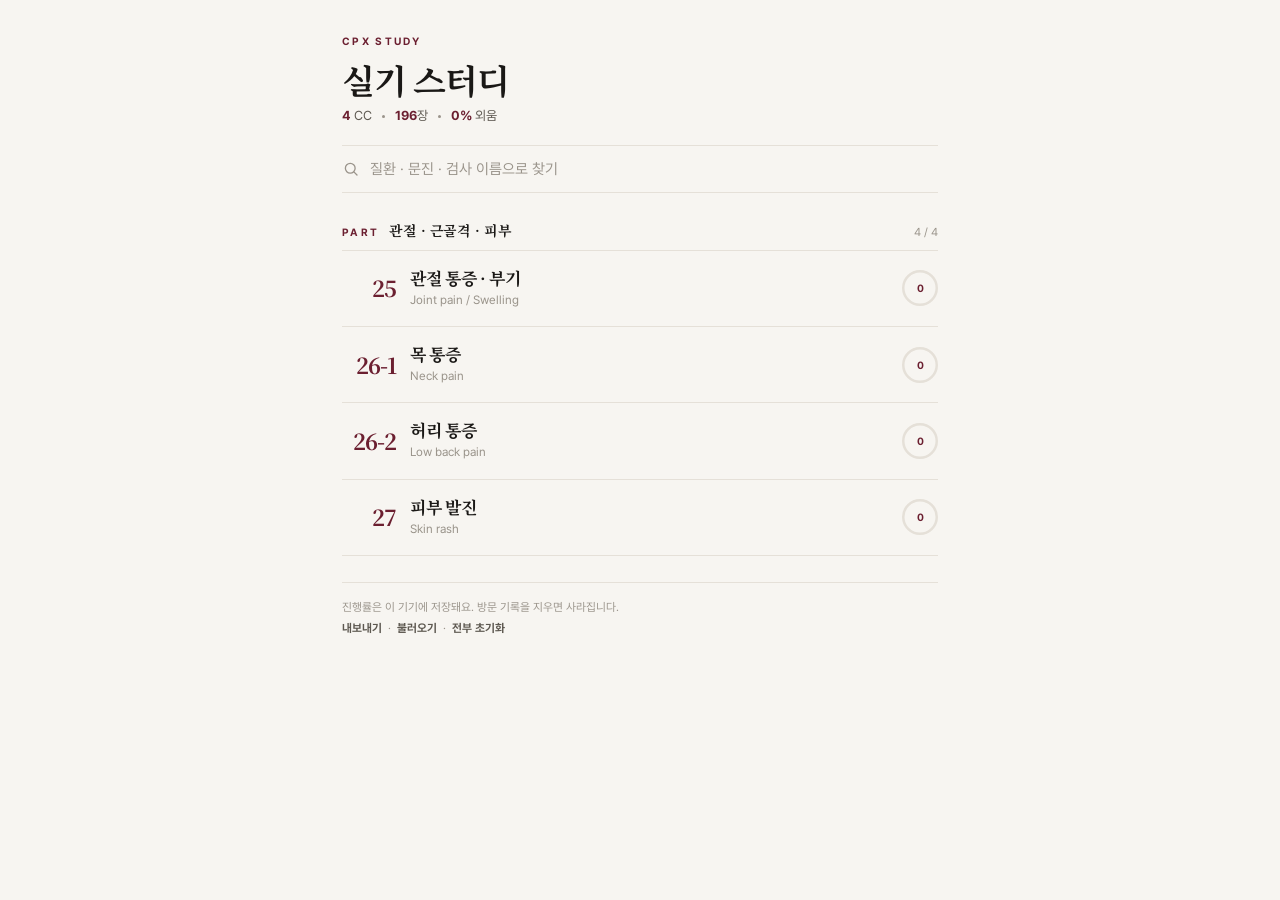
==== commit d2700509: "사이트개편" ====
--- a/index.html
+++ b/index.html
@@ -3,7 +3,7 @@
 <head>
 <meta charset="utf-8">
 <meta name="viewport" content="width=device-width,initial-scale=1,viewport-fit=cover">
-<meta name="theme-color" content="#F7F4F4">
+<meta name="theme-color" content="#F7F5F1">
 <meta name="description" content="CPX 실기 스터디 — CC별 가이드와 인출 카드">
 <title>CPX Study</title>
 <link rel="manifest" href="manifest.webmanifest">
@@ -15,31 +15,31 @@
 </head>
 <body>
 
-<div class="scroll">
-  <div class="hero"><div class="w">
-    <div class="kick">CPX STUDY</div>
+<div class="scroll"><div class="w">
+  <header class="mast">
+    <div class="lab">CPX Study</div>
     <h1>실기 스터디</h1>
-    <p class="subt">CC별 가이드와 인출 카드</p>
-    <div class="stats">
-      <div><b id="ovCC">0</b><span>CC</span></div>
-      <div><b id="ovN">0</b><span>카드</span></div>
-      <div><b id="ovP">0%</b><span>외운 비율</span></div>
-    </div>
-  </div></div>
+    <div class="meta"><span><b id="ovCC">0</b> CC</span><i></i>
+      <span><b id="ovN">0</b>장</span><i></i>
+      <span><b id="ovP">0%</b> 외움</span></div>
+  </header>
 
-  <div class="w">
-    <div class="search"><span class="ic">&#9906;</span>
-      <input id="q" type="search" placeholder="질환 · 문진 · 검사 이름으로 찾기" autocomplete="off"></div>
-    <div id="results" class="hide"></div>
-    <div id="list"></div>
-    <div class="foot">
-      진행률은 이 기기에 저장돼요. 방문 기록을 지우면 사라집니다.<br>
-      <button id="exp">내보내기</button> · <button id="imp">불러오기</button> ·
-      <button id="rst">전부 초기화</button>
-      <input id="impFile" type="file" accept="application/json" class="hide">
-    </div>
+  <div class="search" id="sbox">
+    <span id="sic"></span>
+    <input id="q" type="search" placeholder="질환 · 문진 · 검사 이름으로 찾기" autocomplete="off" enterkeyhint="search">
+    <button class="x" id="sx" aria-label="지우기"></button>
   </div>
-</div>
+
+  <div id="results" class="hide"></div>
+  <div id="list"></div>
+
+  <div class="foot">
+    진행률은 이 기기에 저장돼요. 방문 기록을 지우면 사라집니다.<br>
+    <button id="exp">내보내기</button> &nbsp;·&nbsp; <button id="imp">불러오기</button> &nbsp;·&nbsp;
+    <button id="rst">전부 초기화</button>
+    <input id="impFile" type="file" accept="application/json" class="hide">
+  </div>
+</div></div>
 
 <div class="install" id="install">
   <p id="instMsg">홈 화면에 추가하면 앱처럼 전체화면으로 열리고, 오프라인에서도 볼 수 있어요.</p>
@@ -49,110 +49,99 @@
 <script type="module">
 import { $, $$, loadIndex, loadCC, ccStat, exportProgress, importProgress,
          resetAll, registerSW, installPrompt, strip } from './assets/store.js';
-import { applyPrefOnly, highlight } from './assets/enhance.js';
-applyPrefOnly();
+import { ICON, ring, animateRings, toast } from './assets/ui.js';
+import { applyPrefOnly } from './assets/enhance.js';
 
-registerSW();
-installPrompt();
+applyPrefOnly(); registerSW(); installPrompt();
+$('#sic').innerHTML = ICON.search; $('#sx').innerHTML = ICON.close;
 
-let INDEX = null;
-let SEARCH = null;   // 지연 로딩 검색 인덱스
+let INDEX = null, SEARCH = null;
 
 async function draw() {
   INDEX = await loadIndex();
   let totCards = 0, totOk = 0, nReady = 0;
-  const parts = [];
-
+  const out = [];
   for (const part of INDEX.parts) {
-    const tiles = [];
+    const rows = [];
     for (const cc of part.ccs) {
       if (cc.status !== 'ready') {
-        tiles.push(`<div class="ccrow soon"><span class="no">${cc.num}</span>
+        rows.push(`<div class="row soon"><span class="no">${cc.num}</span>
           <div class="mid"><b>${cc.title}</b><span>준비 중</span></div></div>`);
         continue;
       }
       nReady++;
       const data = await loadCC(cc.id);
-      const counts = data.decks.map(d => d.cards.length);
-      const s = ccStat(cc.id, counts);
+      const s = ccStat(cc.id, data.decks.map(d => d.cards.length));
       totCards += s.total; totOk += s.ok;
-      tiles.push(`<button class="ccrow" data-cc="${cc.id}">
+      rows.push(`<a class="row" href="decks.html?cc=${cc.id}">
         <span class="no">${cc.num}</span>
         <div class="mid"><b>${cc.title}</b><span>${cc.en}</span></div>
-        <div class="ring" style="background:conic-gradient(var(--burg) ${s.pct*3.6}deg,var(--hair) 0deg)">
-          <b>${s.pct}</b></div>
-      </button>`);
+        <div class="end">${ring(s.pct, 36)}</div></a>`);
     }
-    parts.push(`<div class="parth"><em>${part.tag}</em><h2>${part.name}</h2>
+    out.push(`<div class="sec"><span class="lab">${part.tag}</span><h2>${part.name}</h2>
       <span class="cnt">${part.ccs.filter(c => c.status === 'ready').length} / ${part.ccs.length}</span></div>
-      <div class="ccbox">${tiles.join('')}</div>`);
+      <div class="idx">${rows.join('')}</div>`);
   }
-
-  $('#list').innerHTML = parts.join('');
+  $('#list').innerHTML = out.join('');
   $('#ovCC').textContent = nReady;
   $('#ovN').textContent = totCards;
   $('#ovP').textContent = (totCards ? Math.round(totOk / totCards * 100) : 0) + '%';
-
-  $$('#list .ccrow[data-cc]').forEach(t =>
-    t.addEventListener('click', () => location.href = 'decks.html?cc=' + t.dataset.cc));
+  animateRings();
 }
 draw();
 
-/* ── 검색 ── */
+/* 검색 */
 async function buildSearch() {
   if (SEARCH) return SEARCH;
   SEARCH = [];
-  for (const part of INDEX.parts) {
-    for (const cc of part.ccs) {
-      if (cc.status !== 'ready') continue;
-      const data = await loadCC(cc.id);
-      data.decks.forEach((d, di) => d.cards.forEach((c, ci) => {
-        SEARCH.push({
-          cc: cc.id, num: cc.num, ccTitle: cc.title, deck: d.t, di, ci,
-          title: c.t, text: strip(c.f.big + ' ' + (c.f.nm || '') + ' ' + (c.f.mt || '') + ' ' +
-                                  (c.f.chips || []).join(' ') + ' ' + c.b)
-        });
-      }));
-    }
+  for (const part of INDEX.parts) for (const cc of part.ccs) {
+    if (cc.status !== 'ready') continue;
+    const data = await loadCC(cc.id);
+    data.decks.forEach((d, di) => d.cards.forEach((c, ci) => SEARCH.push({
+      cc: cc.id, num: cc.num, deck: d.t, di, ci, title: c.t,
+      text: strip(c.f.big + ' ' + (c.f.nm || '') + ' ' + (c.f.chips || []).join(' ') + ' ' + c.b)
+    })));
   }
   return SEARCH;
 }
+const esc = s => s.replace(/[.*+?^${}()|[\]\\]/g, '\\$&');
 let timer = null;
 $('#q').addEventListener('input', e => {
-  clearTimeout(timer);
-  timer = setTimeout(() => run(e.target.value.trim()), 180);
+  $('#sbox').classList.toggle('has', !!e.target.value);
+  clearTimeout(timer); timer = setTimeout(() => run(e.target.value.trim()), 160);
 });
+$('#sx').onclick = () => { $('#q').value = ''; $('#sbox').classList.remove('has'); run(''); };
 async function run(q) {
   const R = $('#results'), L = $('#list');
   if (q.length < 2) { R.classList.add('hide'); L.classList.remove('hide'); return; }
   const idx = await buildSearch();
-  const rx = new RegExp(q.replace(/[.*+?^${}()|[\]\\]/g, '\\$&'), 'i');
+  const rx = new RegExp(esc(q), 'i');
   const hits = idx.filter(h => rx.test(h.title) || rx.test(h.text)).slice(0, 40);
   L.classList.add('hide'); R.classList.remove('hide');
-  if (!hits.length) { R.innerHTML = '<p class="sub">찾은 게 없어요.</p>'; return; }
-  R.innerHTML = hits.map(h => {
-    const m = h.text.match(new RegExp('.{0,40}' + q.replace(/[.*+?^${}()|[\]\\]/g, '\\$&') + '.{0,60}', 'i'));
-    const snip = (m ? m[0] : h.text.slice(0, 90))
-      .replace(rx, s => '<mark>' + s + '</mark>');
-    return `<a class="hit" href="cards.html?cc=${h.cc}&d=${h.di}&i=${h.ci}">
-      <div class="loc">CPX ${h.num} · ${h.deck}</div>
-      <div class="t">${h.title}</div><div class="x">${snip}</div></a>`;
-  }).join('');
+  if (!hits.length) { R.innerHTML = '<p class="empty">찾은 게 없어요.</p>'; return; }
+  R.innerHTML = `<div class="sec"><h2>검색 결과</h2><span class="cnt">${hits.length}</span></div>` +
+    hits.map(h => {
+      const m = h.text.match(new RegExp('.{0,40}' + esc(q) + '.{0,60}', 'i'));
+      const snip = (m ? m[0] : h.text.slice(0, 90)).replace(rx, s => '<mark>' + s + '</mark>');
+      return `<a class="hit" href="cards.html?cc=${h.cc}&d=${h.di}&i=${h.ci}">
+        <div class="loc">CPX ${h.num} · ${h.deck}</div>
+        <div class="t">${h.title}</div><div class="x">${snip}</div></a>`;
+    }).join('');
 }
 
-/* ── 진행률 도구 ── */
-$('#exp').addEventListener('click', exportProgress);
-$('#imp').addEventListener('click', () => $('#impFile').click());
-$('#impFile').addEventListener('change', e => {
+/* 진행률 도구 */
+$('#exp').onclick = exportProgress;
+$('#imp').onclick = () => $('#impFile').click();
+$('#impFile').onchange = e => {
   if (!e.target.files[0]) return;
   importProgress(e.target.files[0], ok => {
-    alert(ok ? '불러왔어요.' : '파일을 읽지 못했어요.');
-    if (ok) location.reload();
+    if (ok) { toast('불러왔어요'); setTimeout(() => location.reload(), 600); }
+    else toast('파일을 읽지 못했어요');
   });
-});
-$('#rst').addEventListener('click', () => {
+};
+$('#rst').onclick = () => {
   if (confirm('진행률을 전부 지울까요? 되돌릴 수 없어요.')) { resetAll(); location.reload(); }
-});
+};
 </script>
 </body>
 </html>
--- a/assets/style.css
+++ b/assets/style.css
@@ -12,419 +12,431 @@
 @font-face{font-family:'Noto Serif KR';font-style:normal;font-weight:700;
   font-display:swap;src:url('fonts/NotoSerifKR-700.woff2') format('woff2')}
 
+/* ═══════════════════════════════════════════════════════════
+   CPX Study — design system  (paper · ink · wine)
+   구조는 괘선과 여백으로. 면은 딱 필요한 곳만. 숫자는 세리프로 크게.
+   ═══════════════════════════════════════════════════════════ */
+
 :root{
-  --burg:#74263A; --burgD:#3A121D; --burgL:#B36E80;
-  --ink:#15161A; --soft:#6E6873; --faint:#A8A2AC;
-  --paper:#F6F3F4; --card:#FFF; --rule:#E5DFE1; --hair:#F0EBED; --tint:#F8F0F2;
-  --ok:#2C6B4C; --okB:#E9F3EE; --no:#B4553F; --noB:#FAEFEC;
+  --paper:#F7F5F1;  --surface:#FFFFFF;
+  --ink:#1A1816;    --ink2:#5D5850;   --ink3:#9A948B;
+  --rule:#E5E0D8;   --rule2:#EFEBE4;
+  --wine:#6B1F30;   --wine2:#8E3A4C;  --wine-ink:#3B1019; --wine-bg:#F5ECEE;
+  --ok:#2E6B4E;     --ok-bg:#E8F0EB;
+  --no:#A64B37;     --no-bg:#F6E8E3;
   --sf:'Noto Serif KR',serif;
   --sn:'Pretendard','Pretendard Variable',-apple-system,BlinkMacSystemFont,system-ui,sans-serif;
-  --sh:0 1px 2px rgba(58,18,29,.04), 0 8px 24px rgba(58,18,29,.05);
+  --sh:0 1px 1px rgba(26,24,22,.03), 0 10px 30px -12px rgba(26,24,22,.14);
+  --sh2:0 2px 4px rgba(26,24,22,.04), 0 24px 48px -20px rgba(26,24,22,.22);
+  --ease:cubic-bezier(.2,.7,.2,1);
+  --col:640px; --gut:22px;
 }
+:root[data-theme="dark"]{
+  --paper:#141210;  --surface:#1C1917;
+  --ink:#EEE9E2;    --ink2:#A8A198;   --ink3:#6E6860;
+  --rule:#2E2A26;   --rule2:#26221E;
+  --wine:#D9A0AE;   --wine2:#C48696;  --wine-ink:#EEDDE2; --wine-bg:#2B1F22;
+  --ok:#8CC5A6;     --ok-bg:#1E2B24;
+  --no:#E0A08E;     --no-bg:#2F221D;
+  --sh:0 1px 1px rgba(0,0,0,.3), 0 10px 30px -12px rgba(0,0,0,.6);
+  --sh2:0 2px 4px rgba(0,0,0,.3), 0 24px 48px -20px rgba(0,0,0,.7);
+}
+
+/* ─── 기본 ─── */
 *{box-sizing:border-box;-webkit-tap-highlight-color:transparent}
-html,body{height:100%}
-body{margin:0;background:var(--paper);color:var(--ink);font-family:var(--sn);
-  font-size:16px;line-height:1.6;word-break:keep-all;
-  display:flex;flex-direction:column;overflow:hidden;-webkit-font-smoothing:antialiased}
-button,input{font-family:inherit}
-button{cursor:pointer;border:0;background:none;color:inherit;padding:0}
+html{height:100%;scroll-behavior:smooth}
+body{margin:0;min-height:100%;background:var(--paper);color:var(--ink);font-family:var(--sn);
+  font-size:15px;line-height:1.6;word-break:keep-all;-webkit-font-smoothing:antialiased;
+  display:flex;flex-direction:column;height:100%;overflow:hidden}
+button,input{font-family:inherit;color:inherit}
+button{cursor:pointer;border:0;background:none;padding:0;font-size:inherit}
 a{color:inherit;text-decoration:none}
+svg{display:block}
 .hide{display:none!important}
-.scroll{flex:1;overflow-y:auto;-webkit-overflow-scrolling:touch}
-.w{max-width:600px;margin:0 auto;padding:0 20px}
-
-/* ═══ 히어로 ═══ */
-.hero{background:var(--burgD);color:#fff;
-  padding:calc(30px + env(safe-area-inset-top)) 0 22px;border-radius:0 0 26px 26px}
-.hero .kick{font-size:9.5px;font-weight:800;letter-spacing:.34em;color:#C99AA8}
-.hero h1{font-family:var(--sf);font-size:30px;font-weight:700;letter-spacing:-.03em;
-  margin:11px 0 5px;line-height:1.2}
-.hero .subt{font-size:12.5px;color:#B99AA3;margin:0}
-.hero .stats{display:flex;margin-top:22px;border-top:1px solid rgba(255,255,255,.12);padding-top:16px}
-.hero .stats div{flex:1;position:relative}
-.hero .stats div+div{padding-left:16px}
-.hero .stats div+div::before{content:"";position:absolute;left:0;top:2px;bottom:2px;
-  width:1px;background:rgba(255,255,255,.12)}
-.hero .stats b{display:block;font-family:var(--sf);font-size:25px;font-weight:700;
-  line-height:1;letter-spacing:-.02em}
-.hero .stats span{font-size:10.5px;color:#B99AA3;margin-top:5px;display:block}
-
-/* ═══ 검색 ═══ */
-.search{display:flex;align-items:center;gap:9px;background:var(--card);border:1px solid var(--rule);
-  border-radius:13px;padding:11px 14px;margin:18px 0 6px;box-shadow:var(--sh)}
-.search input{flex:1;border:0;outline:0;font-size:14.5px;background:none;color:var(--ink)}
-.search input::placeholder{color:var(--faint)}
-.search .ic{color:var(--burgL);font-size:13px}
-
-/* ═══ 파트 머리 ═══ */
-.parth{display:flex;align-items:center;gap:9px;margin:30px 0 2px}
-.parth em{font-family:var(--sf);font-style:normal;font-size:10px;font-weight:700;
-  color:var(--burgL);letter-spacing:.2em}
-.parth h2{font-family:var(--sf);font-size:16px;font-weight:700;margin:0;letter-spacing:-.02em}
-.parth .cnt{margin-left:auto;font-size:10.5px;color:var(--faint);font-variant-numeric:tabular-nums}
-
-/* ═══ CC 행 ═══ */
-.ccbox{background:var(--card);border:1px solid var(--rule);border-radius:16px;overflow:hidden;
-  box-shadow:var(--sh);margin-top:12px}
-.ccrow{display:flex;align-items:center;gap:14px;width:100%;text-align:left;
-  padding:15px 16px;border-top:1px solid var(--hair)}
-.ccrow:first-child{border-top:0}
-.ccrow:active{background:var(--tint)}
-.ccrow .no{font-family:var(--sf);font-size:20px;font-weight:700;color:var(--burg);
-  line-height:1;letter-spacing:-.03em;flex:0 0 46px;text-align:right;font-variant-numeric:tabular-nums}
-.ccrow .mid{flex:1;min-width:0}
-.ccrow .mid b{display:block;font-family:var(--sf);font-size:16.5px;font-weight:700;
-  letter-spacing:-.02em;line-height:1.35}
-.ccrow .mid span{display:block;font-size:11.5px;color:var(--faint);margin-top:1px}
-.ccrow.soon{opacity:.45}
-
-.ring{flex:0 0 40px;width:40px;height:40px;border-radius:50%;display:grid;place-items:center;
-  position:relative;background:conic-gradient(var(--burg) 0deg, var(--hair) 0deg)}
-.ring::after{content:"";position:absolute;inset:4px;border-radius:50%;background:var(--card)}
-.ring b{position:relative;z-index:1;font-size:10px;font-weight:800;color:var(--burg);
+.scroll{flex:1;overflow-y:auto;-webkit-overflow-scrolling:touch;overscroll-behavior:contain}
+.w{max-width:var(--col);margin:0 auto;padding:0 var(--gut)}
+
+/* 페이지 전환 (지원 브라우저만) */
+@view-transition{navigation:auto}
+::view-transition-old(root){animation:vt-out .18s var(--ease) both}
+::view-transition-new(root){animation:vt-in .26s var(--ease) both}
+@keyframes vt-out{to{opacity:0;transform:translateY(-4px)}}
+@keyframes vt-in{from{opacity:0;transform:translateY(6px)}}
+
+/* ─── 타이포 조각 ─── */
+.lab{font-size:10.5px;font-weight:700;letter-spacing:.22em;color:var(--wine);text-transform:uppercase}
+.lab.mute{color:var(--ink3)}
+.serif{font-family:var(--sf)}
+.num{font-variant-numeric:tabular-nums}
+.disp{font-family:var(--sf);font-weight:700;letter-spacing:-.03em;line-height:1.05}
+
+/* ─── 상단 바 ─── */
+.bar{flex:0 0 auto;background:var(--paper);border-bottom:1px solid var(--rule);
+  padding-top:env(safe-area-inset-top);position:relative;z-index:5}
+.bar .in{max-width:var(--col);margin:0 auto;padding:10px var(--gut) 11px;
+  display:flex;align-items:center;gap:10px;min-height:52px}
+.bar .bk{width:36px;height:36px;margin-left:-8px;display:grid;place-items:center;
+  border-radius:10px;color:var(--ink2)}
+.bar .bk:active{background:var(--rule2)}
+.bar .ti{font-family:var(--sf);font-size:15.5px;font-weight:700;letter-spacing:-.02em;line-height:1.25}
+.bar .sb{font-size:11px;color:var(--ink3);margin-top:1px;letter-spacing:.02em}
+.bar .rt{margin-left:auto;font-size:12.5px;color:var(--ink2);font-variant-numeric:tabular-nums;
+  display:flex;align-items:center;gap:6px}
+.bar .rt b{color:var(--ink);font-weight:700}
+.bar .ib{width:36px;height:36px;display:grid;place-items:center;border-radius:10px;color:var(--ink2)}
+.bar .ib:active{background:var(--rule2)}
+.pline{height:2px;background:var(--rule2)}
+.pline i{display:block;height:100%;background:var(--wine);width:0;transition:width .5s var(--ease)}
+
+/* ─── 마스트헤드 (홈) ─── */
+.mast{padding:calc(34px + env(safe-area-inset-top)) 0 18px;border-bottom:1px solid var(--rule)}
+.mast h1{font-family:var(--sf);font-size:34px;font-weight:700;letter-spacing:-.035em;
+  line-height:1.1;margin:10px 0 8px}
+.mast .meta{font-size:13px;color:var(--ink2);display:flex;gap:10px;align-items:center;
   font-variant-numeric:tabular-nums}
-.ring.big{flex:0 0 62px;width:62px;height:62px}
-.ring.big::after{inset:6px}
-.ring.big b{font-size:14px}
-
-/* ═══ 상단 바 ═══ */
-.bar{flex:0 0 auto;background:var(--burgD);color:#fff;padding:calc(11px + env(safe-area-inset-top)) 0 0}
-.bar .in{max-width:600px;margin:0 auto;padding:0 20px 11px;display:flex;align-items:center;gap:11px}
-.bar .bk{font-size:19px;color:#D9BFC7;line-height:1;flex:0 0 auto}
-.bar .ti{font-family:var(--sf);font-size:15px;font-weight:700;letter-spacing:-.02em;line-height:1.25}
-.bar .sb{font-size:10.5px;color:#B08E99;margin-top:1px}
-.bar .rt{margin-left:auto;font-size:12px;color:#D9BFC7;font-variant-numeric:tabular-nums}
-.bar .rt b{color:#fff}
-.pbar{height:2.5px;background:rgba(255,255,255,.14)}
-.pbar i{display:block;height:100%;background:#E7C6D0;width:0;transition:width .35s}
-
-/* ═══ CC 허브 ═══ */
-.hub{background:var(--burgD);color:#fff;padding:2px 0 26px}
-.hub .in{max-width:600px;margin:0 auto;padding:0 20px;display:flex;align-items:flex-end;gap:16px}
-.hub .no{font-family:var(--sf);font-size:52px;font-weight:700;line-height:.9;
-  letter-spacing:-.04em;color:#E7C6D0}
-.hub .mid{flex:1;min-width:0}
-.hub h1{font-family:var(--sf);font-size:24px;font-weight:700;margin:0;letter-spacing:-.025em}
-.hub .en{font-size:11.5px;color:#B08E99;margin-top:3px}
-.hub .ring{background:conic-gradient(#E7C6D0 0deg, rgba(255,255,255,.16) 0deg)}
-.hub .ring::after{background:var(--burgD)}
-.hub .ring b{color:#fff}
-
-.duo{display:flex;gap:10px;margin:-16px 0 0;position:relative;z-index:2}
-.duo a{flex:1;background:var(--card);border:1px solid var(--rule);border-radius:16px;
-  padding:15px 15px 13px;box-shadow:var(--sh)}
-.duo .lb{font-size:9.5px;font-weight:800;letter-spacing:.2em;color:var(--burgL)}
-.duo h3{font-family:var(--sf);font-size:18px;font-weight:700;margin:6px 0 3px;letter-spacing:-.02em}
-.duo p{font-size:11.5px;color:var(--soft);margin:0 0 10px}
-.duo .pb{height:3px;border-radius:2px;background:var(--hair);overflow:hidden}
-.duo .pb i{display:block;height:100%;background:var(--burg);width:0}
-.duo .pc{font-size:10.5px;color:var(--faint);margin-top:5px;font-variant-numeric:tabular-nums}
-
-.lbox{background:var(--card);border:1px solid var(--rule);border-radius:16px;overflow:hidden;
-  box-shadow:var(--sh);margin-top:12px}
-.lrow{display:flex;align-items:center;gap:13px;width:100%;text-align:left;
-  padding:14px 16px;border-top:1px solid var(--hair)}
-.lrow:first-child{border-top:0}
-.lrow:active{background:var(--tint)}
-.lrow .idx{font-family:var(--sf);font-size:11px;font-weight:700;color:var(--burgL);
-  letter-spacing:.14em;flex:0 0 36px}
-.lrow .mid{flex:1;min-width:0}
-.lrow .mid b{display:block;font-family:var(--sf);font-size:15.5px;font-weight:700;
-  letter-spacing:-.015em;line-height:1.35}
-.lrow .mid span{display:block;font-size:11.5px;color:var(--soft);margin-top:2px;
+.mast .meta i{width:3px;height:3px;border-radius:50%;background:var(--ink3);display:inline-block}
+.mast .meta b{color:var(--wine);font-weight:700}
+
+/* ─── 검색 ─── */
+.search{display:flex;align-items:center;gap:10px;padding:14px 0;border-bottom:1px solid var(--rule)}
+.search svg{width:18px;height:18px;color:var(--ink3);flex:0 0 18px}
+.search input{flex:1;border:0;outline:0;background:none;font-size:15px;color:var(--ink);padding:0}
+.search input::placeholder{color:var(--ink3)}
+.search .x{width:28px;height:28px;display:none;place-items:center;color:var(--ink3);border-radius:8px}
+.search.has .x{display:grid}
+
+/* ─── 섹션 머리 ─── */
+.sec{display:flex;align-items:baseline;gap:10px;padding:26px 0 8px}
+.sec h2{font-family:var(--sf);font-size:14px;font-weight:700;margin:0;letter-spacing:-.01em;color:var(--ink)}
+.sec .cnt{margin-left:auto;font-size:11.5px;color:var(--ink3);font-variant-numeric:tabular-nums}
+
+/* ─── 색인 행 (홈 · 파트 목차) ─── */
+.idx{border-top:1px solid var(--rule)}
+.row{display:flex;align-items:center;gap:14px;width:100%;text-align:left;
+  padding:16px 0;border-bottom:1px solid var(--rule);transition:background .15s}
+.row:active{background:var(--rule2);margin:0 calc(-1 * var(--gut));padding-left:var(--gut);padding-right:var(--gut)}
+.row .no{font-family:var(--sf);font-size:22px;font-weight:700;color:var(--wine);
+  letter-spacing:-.04em;line-height:1;flex:0 0 54px;text-align:right;font-variant-numeric:tabular-nums}
+.row .no.sm{font-size:17px;flex-basis:44px}
+.row .no .tx{font-family:var(--sn);font-size:10px;font-weight:700;letter-spacing:.14em;color:var(--ink3)}
+.row .mid{flex:1;min-width:0}
+.row .mid b{display:block;font-family:var(--sf);font-size:17px;font-weight:700;
+  letter-spacing:-.02em;line-height:1.3}
+.row .mid span{display:block;font-size:12px;color:var(--ink3);margin-top:2px;
   overflow:hidden;text-overflow:ellipsis;white-space:nowrap}
-.lrow .end{flex:0 0 auto;text-align:right}
-.lrow .end .n{font-size:10.5px;color:var(--faint);font-variant-numeric:tabular-nums}
-.lrow .end .mini{width:32px;height:3px;border-radius:2px;background:var(--hair);
-  margin-top:5px;overflow:hidden}
-.lrow .end .mini i{display:block;height:100%;background:var(--burg);width:0}
-.lrow.done .mid b{color:var(--ok)}
-.seclabel{font-size:9.5px;font-weight:800;letter-spacing:.2em;color:var(--burgL);margin:26px 0 0}
-.foot{margin:22px 0 30px;padding-top:15px;border-top:1px solid var(--rule);
-  font-size:11.5px;color:var(--faint);line-height:1.75}
-.foot a,.foot button{color:var(--burg);font-weight:700;font-size:11.5px}
-
-/* ═══ 검색 결과 ═══ */
-.hit{display:block;background:var(--card);border:1px solid var(--rule);border-radius:13px;
-  padding:13px 15px;margin-bottom:8px;box-shadow:var(--sh)}
-.hit .loc{font-size:9.5px;font-weight:800;letter-spacing:.16em;color:var(--burgL);margin-bottom:5px}
-.hit .t{font-size:14.5px;font-weight:700;margin-bottom:3px}
-.hit .x{font-size:12.5px;color:var(--soft);line-height:1.5}
-.hit mark{background:var(--tint);color:var(--burg);font-weight:700;padding:0 2px;border-radius:3px}
-
-/* ═══ 카드 ═══ */
-.pips{max-width:600px;margin:0 auto;padding:9px 20px 0;display:flex;gap:3px}
-.pips{padding-bottom:10px}
-.pips i{flex:1;height:3px;border-radius:2px;background:rgba(255,255,255,.18);cursor:pointer}
-.pips i.seen{background:#B36E80}
-.pips i.ok{background:#7FBF9F}
-.pips i.no{background:#E0A08E}
-.pips i.cur{background:#fff}
-.stage{flex:1 1 auto;position:relative;padding:13px 20px 6px;min-height:0}
-.card{max-width:600px;height:100%;margin:0 auto;background:var(--card);border:1px solid var(--rule);
-  border-radius:22px;overflow:hidden;box-shadow:var(--sh);display:flex;flex-direction:column;
-  transition:transform .2s,opacity .2s}
-.card.sL{transform:translateX(-26px);opacity:0}.card.sR{transform:translateX(26px);opacity:0}
-.card.ok{border-color:#BFDACB}.card.no{border-color:#E9CDC5}
-
-.face{flex:1;display:flex;flex-direction:column;cursor:pointer;position:relative;overflow:hidden}
-.face .ftop{flex:0 0 auto;padding:18px 20px 0;display:flex;align-items:center;gap:8px}
-.face .kk{font-size:9.5px;font-weight:800;letter-spacing:.24em;color:var(--burgL)}
-.face .seq{margin-left:auto;font-size:10.5px;color:var(--faint);font-variant-numeric:tabular-nums}
-.face .fmid{flex:1;display:flex;flex-direction:column;justify-content:center;align-items:center;
-  text-align:center;padding:8px 24px;overflow-y:auto}
-.face .big{font-family:var(--sf);font-weight:700;color:var(--burgD);line-height:1.1;
-  letter-spacing:-.035em;margin:0 0 8px}
-.face .big.xl{font-size:clamp(56px,19vw,92px);line-height:1}
-.face .big.lg{font-size:clamp(24px,6.6vw,32px)}
-.face .big.md{font-size:clamp(17px,4.6vw,22px);line-height:1.48;font-weight:500;color:var(--ink)}
-.face .nm{font-size:14px;font-weight:700;color:var(--ink)}
-.face .go{margin-top:20px;font-size:10.5px;color:var(--faint);border:1px solid var(--rule);
-  border-radius:99px;padding:6px 15px}
-.face .foot3{flex:0 0 auto;display:flex;border-top:1px solid var(--hair)}
-.face .foot3 div{flex:1;padding:12px 8px;text-align:center;position:relative}
-.face .foot3 div+div::before{content:"";position:absolute;left:0;top:12px;bottom:12px;
-  width:1px;background:var(--hair)}
-.face .foot3 b{display:block;font-family:var(--sf);font-size:17px;font-weight:700;
-  color:var(--burg);line-height:1}
-.face .foot3 span{display:block;font-size:9.5px;color:var(--faint);margin-top:4px}
-.face .wm{position:absolute;right:-14px;bottom:60px;font-family:var(--sf);font-size:118px;
-  font-weight:700;color:var(--burg);opacity:.035;line-height:1;pointer-events:none}
-
-.back{flex:1;display:none;flex-direction:column;min-height:0}
-.card.flip .face{display:none}
-.card.flip .back{display:flex}
-.bh{flex:0 0 auto;background:var(--tint);padding:14px 19px;display:flex;align-items:baseline;
-  gap:9px;border-bottom:1px solid var(--rule)}
-.bh .g{font-family:var(--sf);font-size:20px;font-weight:700;color:var(--burgD);line-height:1.2}
-.bh .n{font-size:12px;font-weight:700;color:var(--burgL)}
-.bh .c{margin-left:auto;font-size:10.5px;color:var(--burgL)}
-.bd{flex:1 1 auto;overflow-y:auto;-webkit-overflow-scrolling:touch;padding:4px 19px 20px}
-.sum{padding:13px 0 4px;border-bottom:1px solid var(--hair);margin-bottom:6px}
-.sum .sl{font-size:9.5px;font-weight:800;letter-spacing:.16em;color:var(--burgL);margin-bottom:8px}
-.chips{display:flex;flex-wrap:wrap;gap:5px}
-.chips span{font-size:11.5px;font-weight:700;color:var(--burg);background:var(--tint);
-  border-radius:8px;padding:5px 10px}
-
-/* ═══ 본문 요소 ═══ */
-.grp{padding:13px 0;border-bottom:1px solid var(--hair)}
+.row .end{flex:0 0 auto;display:flex;align-items:center;gap:10px}
+.row .end .n{font-size:12px;color:var(--ink3);font-variant-numeric:tabular-nums}
+.row .end svg{color:var(--ink3)}
+.row.soon{opacity:.4}
+.row.done .mid b{color:var(--ok)}
+
+/* 진행 링 */
+.ring .rg-t{fill:none;stroke:var(--rule);stroke-width:2.5}
+.ring .rg-v{fill:none;stroke:var(--wine);stroke-width:2.5;stroke-linecap:round;
+  transition:stroke-dashoffset .9s var(--ease)}
+.ring .rg-l{font-family:var(--sn);font-size:10.5px;font-weight:700;fill:var(--wine)}
+.ring.big .rg-t,.ring.big .rg-v{stroke-width:3}
+.ring.big .rg-l{font-size:14px}
+
+/* 가는 진행 바 */
+.mini{height:2px;background:var(--rule);border-radius:1px;overflow:hidden;width:44px}
+.mini i{display:block;height:100%;background:var(--wine);width:0;transition:width .6s var(--ease)}
+
+/* ─── 허브 (CC 표지) ─── */
+.hub{padding:12px 0 0;display:flex;align-items:flex-end;gap:18px}
+.hub .no{font-family:var(--sf);font-size:76px;font-weight:700;color:var(--wine);
+  letter-spacing:-.06em;line-height:.82;margin-left:-3px}
+.hub .mid{flex:1;min-width:0;padding-bottom:4px}
+.hub h1{font-family:var(--sf);font-size:24px;font-weight:700;letter-spacing:-.03em;margin:0;line-height:1.2}
+.hub .en{font-size:12px;color:var(--ink3);margin-top:4px}
+.hub .ring{margin-bottom:2px}
+.hubline{display:flex;gap:14px;font-size:12.5px;color:var(--ink2);padding:14px 0 18px;
+  border-bottom:1px solid var(--rule);font-variant-numeric:tabular-nums}
+.hubline b{color:var(--ink);font-weight:700}
+
+.modes{display:grid;grid-template-columns:1fr 1fr;gap:0 18px;padding:6px 0 4px}
+.mode{display:block;padding:14px 0 16px;border-top:2px solid var(--wine)}
+.mode .lab{display:flex;align-items:center;gap:6px}
+.mode .lab svg{width:14px;height:14px}
+.mode h3{font-family:var(--sf);font-size:20px;font-weight:700;letter-spacing:-.025em;margin:8px 0 2px}
+.mode p{font-size:12px;color:var(--ink3);margin:0 0 12px}
+.mode .pb{height:2px;background:var(--rule);overflow:hidden}
+.mode .pb i{display:block;height:100%;background:var(--wine);width:0;transition:width .6s var(--ease)}
+.mode .pc{font-size:11.5px;color:var(--ink2);margin-top:7px;font-variant-numeric:tabular-nums}
+.mode:active{opacity:.7}
+
+.linkline{display:flex;gap:18px;padding:16px 0 34px;font-size:12.5px;color:var(--ink2)}
+.linkline a{display:flex;align-items:center;gap:5px;font-weight:600}
+.linkline a svg{width:15px;height:15px;color:var(--ink3)}
+
+/* ─── 검색 결과 ─── */
+.hit{display:block;padding:14px 0;border-bottom:1px solid var(--rule)}
+.hit .loc{font-size:10.5px;font-weight:700;letter-spacing:.16em;color:var(--wine);margin-bottom:5px}
+.hit .t{font-family:var(--sf);font-size:15.5px;font-weight:700;margin-bottom:3px;letter-spacing:-.015em}
+.hit .x{font-size:12.5px;color:var(--ink2);line-height:1.55}
+.hit mark{background:var(--wine-bg);color:var(--wine);font-weight:700;padding:0 2px;border-radius:2px}
+.empty{padding:26px 0;color:var(--ink3);font-size:13px}
+
+/* ─── 하단 정보 ─── */
+.foot{margin:26px 0 34px;padding-top:14px;border-top:1px solid var(--rule);
+  font-size:11.5px;color:var(--ink3);line-height:1.8}
+.foot button,.foot a{color:var(--ink2);font-weight:600;font-size:11.5px}
+
+/* ═══════════ 카드 화면 ═══════════ */
+.pips{max-width:var(--col);margin:0 auto;padding:10px var(--gut) 0;display:flex;gap:3px}
+.pips i{flex:1;height:2px;border-radius:1px;background:var(--rule);cursor:pointer;transition:background .2s}
+.pips i.seen{background:var(--ink3)}.pips i.ok{background:var(--ok)}
+.pips i.no{background:var(--no)}.pips i.cur{background:var(--wine);height:3px;margin-top:-.5px}
+
+.stage{flex:1 1 auto;position:relative;padding:12px var(--gut) 4px;min-height:0;perspective:1600px}
+.card{position:relative;max-width:var(--col);height:100%;margin:0 auto;
+  transform-style:preserve-3d;transition:transform .5s var(--ease)}
+.card.flip{transform:rotateY(180deg)}
+.card.sL,.card.sR{transition:transform .18s var(--ease),opacity .18s var(--ease);opacity:0}
+.card.sL{transform:translateX(-22px)}.card.sR{transform:translateX(22px)}
+.f{position:absolute;inset:0;background:var(--surface);border:1px solid var(--rule);
+  border-radius:20px;box-shadow:var(--sh);backface-visibility:hidden;-webkit-backface-visibility:hidden;
+  display:flex;flex-direction:column;overflow:hidden}
+.f.back{transform:rotateY(180deg)}
+.card.ok .f{border-color:#B9D6C5}.card.no .f{border-color:#E4C4B8}
+
+/* 앞면 */
+.face{cursor:pointer}
+.face .top{flex:0 0 auto;display:flex;align-items:center;padding:18px 22px 0}
+.face .top .seq{margin-left:auto;font-size:11px;color:var(--ink3);font-variant-numeric:tabular-nums}
+.face .mid{flex:1;display:flex;flex-direction:column;justify-content:center;align-items:center;
+  text-align:center;padding:10px 26px;overflow-y:auto}
+.face .big{font-family:var(--sf);font-weight:700;color:var(--wine);letter-spacing:-.04em;line-height:1}
+.face .big.xl{font-size:clamp(74px,24vw,112px)}
+.face .big.lg{font-size:clamp(24px,6.4vw,31px);line-height:1.22;color:var(--ink);letter-spacing:-.03em}
+.face .big.md{font-size:clamp(17px,4.5vw,21px);line-height:1.5;font-weight:500;color:var(--ink);letter-spacing:-.01em}
+.face .dash{width:28px;height:2px;background:var(--wine);margin:18px auto 14px;border-radius:1px}
+.face .nm{font-size:14.5px;font-weight:600;color:var(--ink2);letter-spacing:-.01em}
+.face .mt{margin-top:12px;font-size:12.5px;color:var(--ink3)}
+.face .hint{margin-top:24px;font-size:11px;color:var(--ink3);display:flex;align-items:center;gap:6px}
+.face .hint svg{width:14px;height:14px}
+.face .foot3{flex:0 0 auto;display:flex;border-top:1px solid var(--rule2)}
+.face .foot3 div{flex:1;padding:13px 8px 14px;text-align:center;position:relative}
+.face .foot3 div+div::before{content:"";position:absolute;left:0;top:13px;bottom:14px;width:1px;background:var(--rule2)}
+.face .foot3 b{display:block;font-family:var(--sf);font-size:18px;font-weight:700;color:var(--ink);line-height:1;letter-spacing:-.02em}
+.face .foot3 span{display:block;font-size:10px;color:var(--ink3);margin-top:5px;letter-spacing:.06em}
+
+/* 뒷면 */
+.bh{flex:0 0 auto;padding:16px 22px 12px;border-bottom:1px solid var(--rule);
+  display:flex;align-items:baseline;gap:10px}
+.bh .g{font-family:var(--sf);font-size:21px;font-weight:700;color:var(--ink);letter-spacing:-.03em;line-height:1.2}
+.bh .n{font-size:12px;color:var(--ink2);font-weight:600}
+.bh .c{margin-left:auto;font-size:11px;color:var(--ink3);font-variant-numeric:tabular-nums}
+.bd{flex:1 1 auto;overflow-y:auto;-webkit-overflow-scrolling:touch;padding:6px 22px 22px}
+.sum{padding:12px 0 6px;border-bottom:1px solid var(--rule2);margin-bottom:4px}
+.sum .lab{display:block;margin-bottom:8px}
+.chips{display:flex;flex-wrap:wrap;gap:6px}
+.chips span{font-size:11.5px;font-weight:600;color:var(--wine-ink);background:var(--wine-bg);
+  border-radius:6px;padding:5px 9px;letter-spacing:-.01em}
+
+/* 하단 컨트롤 */
+.bot{flex:0 0 auto;padding:8px var(--gut) calc(12px + env(safe-area-inset-bottom))}
+.brow{max-width:var(--col);margin:0 auto;display:flex;gap:8px}
+.brow+.brow{margin-top:8px}
+.btn{flex:1;display:flex;align-items:center;justify-content:center;gap:7px;height:48px;
+  border-radius:14px;font-size:13.5px;font-weight:700;letter-spacing:-.01em;
+  border:1px solid var(--rule);background:var(--surface);color:var(--ink2);
+  transition:transform .12s var(--ease),background .15s}
+.btn:active{transform:scale(.97)}
+.btn svg{width:18px;height:18px}
+.btn.ic{flex:0 0 48px}
+.btn.pri{background:var(--ink);color:var(--paper);border-color:var(--ink)}
+.btn.ok{color:var(--ok);border-color:#B9D6C5;background:var(--ok-bg)}
+.btn.no{color:var(--no);border-color:#E4C4B8;background:var(--no-bg)}
+.btn[disabled]{opacity:.28;pointer-events:none}
+:root[data-theme="dark"] .btn.pri{background:var(--ink);color:#141210}
+
+/* 완주 */
+.fin{position:fixed;inset:0;background:var(--paper);z-index:90;display:none;place-items:center;padding:28px}
+.fin.show{display:grid}
+.fin .in{max-width:380px;width:100%;text-align:center}
+.fin .n{font-family:var(--sf);font-size:76px;font-weight:700;color:var(--wine);line-height:1;letter-spacing:-.05em}
+.fin h3{font-family:var(--sf);font-size:20px;margin:14px 0 8px;letter-spacing:-.025em}
+.fin p{font-size:13.5px;color:var(--ink2);margin:0 0 20px;line-height:1.65}
+.fin .ls{font-size:12.5px;color:var(--no);font-weight:600;margin-bottom:22px;line-height:1.8}
+.fin .btn{width:100%;margin-bottom:8px}
+
+/* 바텀시트 · 토스트 */
+.sheet{position:fixed;inset:0;z-index:100;pointer-events:none}
+.sheet .sh-bg{position:absolute;inset:0;background:rgba(26,24,22,0);transition:background .25s}
+.sheet .sh-panel{position:absolute;left:0;right:0;bottom:0;background:var(--surface);
+  border-radius:20px 20px 0 0;padding:10px 14px calc(14px + env(safe-area-inset-bottom));
+  transform:translateY(100%);transition:transform .32s var(--ease);box-shadow:var(--sh2)}
+.sheet.show{pointer-events:auto}
+.sheet.show .sh-bg{background:rgba(26,24,22,.28)}
+.sheet.show .sh-panel{transform:none}
+.sh-grab{width:36px;height:4px;border-radius:2px;background:var(--rule);margin:0 auto 10px}
+.sh-t{font-size:11px;font-weight:700;letter-spacing:.2em;color:var(--ink3);padding:4px 10px 8px;text-transform:uppercase}
+.sh-i{display:flex;align-items:center;gap:12px;width:100%;text-align:left;padding:14px 10px;
+  border-radius:12px;font-size:15px;font-weight:600}
+.sh-i:active{background:var(--rule2)}
+.sh-i .sh-ic{width:22px;color:var(--ink2);display:grid;place-items:center}
+.sh-i.danger{color:var(--no)}
+#toast{position:fixed;left:50%;bottom:calc(88px + env(safe-area-inset-bottom));transform:translate(-50%,8px);
+  background:var(--ink);color:var(--paper);font-size:12.5px;font-weight:600;padding:9px 14px;
+  border-radius:99px;opacity:0;transition:.25s var(--ease);pointer-events:none;z-index:110}
+#toast.show{opacity:1;transform:translate(-50%,0)}
+
+/* ═══════════ 본문 요소 (카드 뒷면 · 학습모드 공용) ═══════════ */
+.grp{padding:14px 0;border-bottom:1px solid var(--rule2)}
 .grp:last-child{border-bottom:0}
-.grp .gl{display:flex;align-items:center;gap:7px;margin-bottom:5px}
-.grp .gt{font-size:11.5px;font-weight:800;letter-spacing:.05em;color:var(--burg)}
-.gd{font-size:8.5px;font-weight:800;letter-spacing:.14em;padding:2px 6px;border-radius:5px}
-.gd.MUST{color:#fff;background:var(--burg)}
-.gd.SHOULD{color:var(--burg);background:var(--tint)}
-.gd.DROP{color:var(--faint);background:var(--hair)}
-.say{font-family:var(--sf);font-size:15.5px;font-weight:500;line-height:1.58;
-  color:var(--burgD);margin:0 0 5px;letter-spacing:-.01em}
-.why{font-size:12.5px;color:var(--soft);line-height:1.58;margin:0}
-.pp{font-size:14px;line-height:1.7;margin:0 0 10px}.pp b{color:var(--burg)}
-.lead{font-family:var(--sf);font-size:17.5px;font-weight:700;line-height:1.5;
-  color:var(--burgD);margin:12px 0 10px;letter-spacing:-.02em}
-.kv{display:flex;gap:12px;padding:10px 0;border-bottom:1px solid var(--hair);font-size:13.5px}
+.grp .gl{display:flex;align-items:center;gap:8px;margin-bottom:6px}
+.grp .gt{font-size:12px;font-weight:700;color:var(--wine);letter-spacing:.02em}
+.gd{font-size:9px;font-weight:800;letter-spacing:.16em;padding:2px 6px;border-radius:4px}
+.gd.MUST{color:var(--paper);background:var(--wine)}
+.gd.SHOULD{color:var(--wine);background:var(--wine-bg)}
+.gd.DROP{color:var(--ink3);background:var(--rule2)}
+.say{font-family:var(--sf);font-size:16px;font-weight:500;line-height:1.6;color:var(--ink);
+  margin:0 0 5px;letter-spacing:-.01em}
+.why{font-size:12.5px;color:var(--ink2);line-height:1.6;margin:0}
+.pp{font-size:14.5px;line-height:1.72;margin:0 0 10px}
+.pp b,.rp b{color:var(--wine-ink);font-weight:700;
+  background:linear-gradient(transparent 62%, var(--wine-bg) 62%);padding:0 1px}
+.lead{font-family:var(--sf);font-size:18px;font-weight:700;line-height:1.5;color:var(--ink);
+  margin:12px 0 10px;letter-spacing:-.025em}
+.kv{display:flex;gap:14px;padding:11px 0;border-bottom:1px solid var(--rule2);font-size:13.5px;line-height:1.6}
 .kv:last-child{border-bottom:0}
-.kv b{flex:0 0 88px;color:var(--burg);font-weight:700;font-size:11.5px;padding-top:2px}
-.ol{margin:3px 0 0;padding-left:18px}
-.ol li{font-size:13.5px;line-height:1.6;margin-bottom:2px}
-.note{margin-top:12px;padding:12px 14px;background:var(--tint);border-radius:12px;
-  font-size:12.5px;line-height:1.6;color:var(--burgD)}
-.note b{color:var(--burg)}
-.tw{overflow-x:auto;-webkit-overflow-scrolling:touch;margin:11px 0 15px}
-.tw table,.bd table{border-collapse:collapse;width:100%;font-size:12.5px}
-.tw th,.bd th{font-size:9.5px;font-weight:800;letter-spacing:.12em;color:var(--burg);
-  text-align:left;padding:0 10px 6px 0;border-bottom:1.5px solid var(--burg);white-space:nowrap}
-.tw td,.bd td{padding:8px 10px 8px 0;border-bottom:1px solid var(--hair);
-  vertical-align:top;line-height:1.5}
-.tw td.k,.bd td.k{font-weight:700;white-space:nowrap}
-.tw td.s,.tw td.rz,.bd td.s,.bd td.rz{color:var(--soft)}
-.tw td.dx,.bd td.dx{font-weight:700}
-figure{margin:12px 0 6px;text-align:center}
-figure svg{width:100%;height:auto;border-radius:10px}
-figcaption{font-size:11px;color:var(--soft);margin-top:6px}
-
-/* ═══ 하단 컨트롤 ═══ */
-.bot{flex:0 0 auto;padding:7px 20px calc(11px + env(safe-area-inset-bottom))}
-.row{max-width:600px;margin:0 auto;display:flex;gap:7px}
-.row+.row{margin-top:7px}
-.b{flex:1;font-size:13px;font-weight:700;padding:13px 0;border-radius:13px;
-  border:1px solid var(--rule);background:var(--card);color:var(--soft);text-align:center;box-shadow:var(--sh)}
-.b.ar{flex:0 0 50px;font-size:17px;color:var(--burgD)}
-.b.mn{background:var(--burgD);color:#fff;border-color:var(--burgD)}
-.b.y{color:var(--ok);border-color:#BFDACB;background:var(--okB)}
-.b.n{color:var(--no);border-color:#E9CDC5;background:var(--noB)}
-.b.sm{font-size:11.5px;font-weight:600;padding:9px 0;box-shadow:none}
-.b.act{background:var(--burg);color:#fff;border-color:var(--burg)}
-.b[disabled]{opacity:.3}
-
-/* ═══ 완주 ═══ */
-.fin{position:fixed;inset:0;background:rgba(246,243,244,.97);z-index:90;display:none;
-  place-items:center;padding:26px}
-.fin.show{display:grid}
-.fin .in{max-width:400px;text-align:center;width:100%}
-.fin .n{font-family:var(--sf);font-size:56px;font-weight:700;color:var(--burg);
-  line-height:1;letter-spacing:-.04em}
-.fin h3{font-family:var(--sf);font-size:19px;margin:13px 0 7px;letter-spacing:-.02em}
-.fin p{font-size:13px;color:var(--soft);margin:0 0 16px;line-height:1.65}
-.fin .ls{font-size:12.5px;color:var(--no);font-weight:700;margin-bottom:18px;line-height:1.75}
-
-/* ═══ 학습모드 ═══ */
-.partband{background:var(--burgD);color:#fff;padding:16px 0 20px;margin:0 0 18px;
-  border-radius:0 0 22px 22px}
-.partband .in{max-width:600px;margin:0 auto;padding:0 20px}
-.partband .tg{display:inline-block;font-size:9.5px;font-weight:800;letter-spacing:.22em;
-  color:#C99AA8;border:1px solid rgba(231,198,208,.35);border-radius:99px;padding:4px 11px}
-.partband h2{font-family:var(--sf);font-size:22px;font-weight:700;margin:11px 0 7px;
-  letter-spacing:-.025em;line-height:1.26}
-.partband p{font-size:12.5px;color:#B99AA3;line-height:1.65;margin:0}
-.tools{display:flex;gap:7px;margin:0 0 14px}
-.tbtn{font-size:11.5px;font-weight:700;color:var(--burg);background:var(--card);
-  border:1px solid var(--rule);border-radius:99px;padding:7px 14px;box-shadow:var(--sh)}
-.tbtn:active{background:var(--tint)}
-
-.acc{background:var(--card);border:1px solid var(--rule);border-radius:16px;margin-bottom:10px;
-  overflow:hidden;box-shadow:var(--sh)}
-.acc.read{border-color:#BFDACB}
-.ah{display:flex;align-items:center;gap:11px;width:100%;text-align:left;padding:15px 16px}
-.ah .sq{flex:0 0 26px;height:26px;border-radius:8px;background:var(--tint);display:grid;
-  place-items:center;font-family:var(--sf);font-size:12px;font-weight:700;color:var(--burg)}
-.acc.open .ah .sq{background:var(--burg);color:#fff}
-.acc.read .ah .sq{background:var(--okB);color:var(--ok)}
-.ah .at{flex:1;font-family:var(--sf);font-size:16px;font-weight:700;letter-spacing:-.02em;line-height:1.4}
-.ah .cv{font-size:10px;color:var(--burgL);transition:transform .2s;flex:0 0 10px}
+.kv b{flex:0 0 86px;color:var(--wine);font-weight:700;font-size:11.5px;padding-top:3px;letter-spacing:.02em}
+.ol{margin:2px 0 0;padding-left:18px}
+.ol li{font-size:13.5px;line-height:1.62;margin-bottom:3px}
+.note{margin-top:12px;padding:13px 15px;background:var(--wine-bg);border-radius:12px;
+  font-size:13px;line-height:1.62;color:var(--wine-ink)}
+.note b{color:var(--wine);background:none;padding:0}
+.tw{overflow-x:auto;-webkit-overflow-scrolling:touch;margin:12px 0 16px}
+table{border-collapse:collapse;width:100%;font-size:12.5px}
+th{font-size:10px;font-weight:700;letter-spacing:.14em;color:var(--wine);text-align:left;
+  padding:0 10px 7px 0;border-bottom:1.5px solid var(--wine);white-space:nowrap}
+td{padding:9px 10px 9px 0;border-bottom:1px solid var(--rule2);vertical-align:top;line-height:1.52}
+td.k{font-weight:700}
+td.s,td.rz{color:var(--ink2)}
+td.dx{font-weight:700}
+figure{margin:14px 0 8px;position:relative;cursor:zoom-in}
+figure svg{width:100%;height:auto;border-radius:12px;border:1px solid var(--rule2)}
+figcaption{font-size:11.5px;color:var(--ink3);margin-top:7px;text-align:center}
+.numc{display:inline-block;color:var(--wine);font-weight:700;font-variant-numeric:tabular-nums;
+  border-bottom:1.5px solid var(--wine-bg)}
+.zhint{position:absolute;right:10px;top:10px;font-size:10px;font-weight:700;color:var(--ink2);
+  background:var(--surface);border:1px solid var(--rule);border-radius:99px;padding:4px 9px;
+  opacity:.92;pointer-events:none}
+
+ul.plain{list-style:none;margin:8px 0 16px;padding:0;border-top:1.5px solid var(--wine)}
+ul.plain li{padding:10px 0;border-bottom:1px solid var(--rule2);font-size:13.5px;line-height:1.62}
+ul.plain .g{font-size:9px;font-weight:800;letter-spacing:.16em;color:var(--wine);margin-left:6px}
+ul.deduct{list-style:none;margin:12px 0 16px;padding:8px 0;border-top:1.5px solid var(--wine);border-bottom:1px solid var(--rule)}
+ul.deduct li{padding:7px 0 7px 16px;text-indent:-16px;font-size:13.5px;line-height:1.6}
+ul.deduct li::before{content:"\2013\00a0\00a0";color:var(--wine);font-weight:700}
+ol.flow{list-style:none;counter-reset:fl;margin:12px 0 16px;padding:0;border-top:1.5px solid var(--wine)}
+ol.flow li{counter-increment:fl;position:relative;padding:11px 0 11px 30px;border-bottom:1px solid var(--rule2);
+  font-size:13.5px;line-height:1.6}
+ol.flow li::before{content:counter(fl);position:absolute;left:0;top:11px;font-family:var(--sf);
+  font-size:14px;font-weight:700;color:var(--wine)}
+ol.flow .pos{font-size:9.5px;font-weight:800;letter-spacing:.16em;color:var(--wine);display:block;margin-bottom:2px}
+.recall{margin:16px 0;padding:14px 0 4px;border-top:1.5px solid var(--wine)}
+.recall .lb{font-size:10px;font-weight:800;letter-spacing:.2em;color:var(--wine);margin-bottom:9px}
+.recall p{font-size:14px;margin:0 0 .55em;padding-left:22px;text-indent:-22px;line-height:1.6;color:var(--ink)}
+.recall p::before{content:"Q";font-family:var(--sf);font-weight:700;color:var(--wine);margin-right:9px}
+.rdl{margin:4px 0 12px}
+.rdl dt{font-size:10px;font-weight:800;letter-spacing:.18em;color:var(--wine);margin-top:14px}
+.rdl dd{margin:4px 0 0;font-size:14.5px;line-height:1.65}
+
+/* ═══════════ 학습모드 ═══════════ */
+.phead{padding:22px 0 16px;border-bottom:1px solid var(--rule)}
+.phead .pn{font-family:var(--sf);font-size:56px;font-weight:700;color:var(--wine);line-height:.9;
+  letter-spacing:-.06em;margin:0 0 10px -2px}
+.phead h2{font-family:var(--sf);font-size:24px;font-weight:700;letter-spacing:-.03em;line-height:1.25;margin:0 0 8px}
+.phead p{font-size:14px;color:var(--ink2);line-height:1.66;margin:0}
+.tools{display:flex;align-items:center;gap:8px;padding:12px 0 6px}
+.tbtn{font-size:12px;font-weight:600;color:var(--ink2);background:none;border:1px solid var(--rule);
+  border-radius:99px;padding:7px 13px;display:flex;align-items:center;gap:5px}
+.tbtn svg{width:14px;height:14px}
+.tbtn:active{background:var(--rule2)}
+.vwrap{margin-left:auto;display:flex}
+.vset{display:flex;gap:6px}
+.vset button{width:34px;height:34px;display:grid;place-items:center;border-radius:10px;
+  color:var(--ink2);border:1px solid var(--rule)}
+.vset button:active{background:var(--rule2)}
+.vset button svg{width:17px;height:17px}
+
+.acc{border-bottom:1px solid var(--rule)}
+.ah{display:flex;align-items:center;gap:14px;width:100%;text-align:left;padding:18px 0}
+.ah .sq{flex:0 0 28px;height:28px;border-radius:50%;border:1.5px solid var(--rule);
+  display:grid;place-items:center;font-family:var(--sf);font-size:12px;font-weight:700;color:var(--ink2);
+  transition:.2s}
+.acc.open .ah .sq{border-color:var(--wine);background:var(--wine);color:var(--paper)}
+.acc.read .ah .sq{border-color:var(--ok);background:var(--ok-bg);color:var(--ok)}
+.acc.read .ah .sq svg{width:14px;height:14px}
+.ah .at{flex:1;font-family:var(--sf);font-size:17px;font-weight:700;letter-spacing:-.025em;line-height:1.38}
+.ah .cv{color:var(--ink3);transition:transform .25s var(--ease);flex:0 0 20px}
+.ah .cv svg{width:18px;height:18px}
 .acc.open .ah .cv{transform:rotate(90deg)}
-.ab{display:none;padding:0 17px 17px}
-.acc.open .ab{display:block}
-.rsub{font-size:12.5px;color:var(--soft);margin:0 0 13px}
-.rp{font-size:14.5px;line-height:1.75;margin:0 0 .82em}
-.rp b{color:var(--burg)}
-.rp .rsub{display:block;color:var(--soft);font-size:12.5px}
-.rp .rnote{display:block;background:var(--tint);border-radius:12px;padding:12px 14px;
-  font-size:13px;line-height:1.62;color:var(--burgD)}
-.rq{margin:13px 0 17px;padding:2px 0 2px 16px;border-left:2.5px solid var(--burg)}
-.rq .who{font-size:9px;font-weight:800;letter-spacing:.2em;color:var(--burg);margin-bottom:6px}
-.rq p{font-size:14px;line-height:1.64;margin:0 0 .22em;font-style:italic}
-
-.ask{border-top:1px solid var(--hair)}
+.ab{display:grid;grid-template-rows:0fr;transition:grid-template-rows .32s var(--ease)}
+.acc.open .ab{grid-template-rows:1fr}
+.ab>div{overflow:hidden}
+.abi{padding:0 0 22px 42px}
+.rsub{font-size:13px;color:var(--ink2);margin:0 0 14px}
+.rp{font-size:15px;line-height:1.78;margin:0 0 .9em}
+.rp em,.pp em,.say em{font-style:normal;color:var(--wine);font-weight:600}
+.rp .rsub{display:block;color:var(--ink2);font-size:13px}
+.rp .rnote{display:block;background:var(--wine-bg);border-radius:12px;padding:13px 15px;
+  font-size:13.5px;line-height:1.62;color:var(--wine-ink)}
+.rq{margin:14px 0 18px;padding:2px 0 2px 16px;border-left:2px solid var(--wine)}
+.rq .who{font-size:9.5px;font-weight:800;letter-spacing:.22em;color:var(--wine);margin-bottom:7px}
+.rq p{font-size:14.5px;line-height:1.66;margin:0 0 .25em;color:var(--ink2)}
+
+.ask{border-top:1px solid var(--rule2)}
 .ask:first-child{border-top:0}
-.ask .q{display:flex;align-items:flex-start;gap:10px;width:100%;text-align:left;
-  padding:14px 0;font-size:14.5px;font-weight:700;line-height:1.52;color:var(--burgD)}
-.ask .q .mk{flex:0 0 22px;height:22px;border-radius:7px;background:var(--tint);color:var(--burg);
-  font-size:10.5px;font-weight:800;display:grid;place-items:center;margin-top:1px}
-.ask.open .q .mk{background:var(--burg);color:#fff}
-.ask .q b{font-family:var(--sf);font-weight:700}
+.ask .q{display:flex;align-items:flex-start;gap:12px;width:100%;text-align:left;padding:15px 0;
+  font-size:15px;font-weight:600;line-height:1.5;color:var(--ink)}
+.ask .q .mk{flex:0 0 22px;font-family:var(--sf);font-size:15px;font-weight:700;color:var(--wine);
+  line-height:1.5;text-align:center}
+.ask .q b{font-family:var(--sf);font-weight:700;letter-spacing:-.02em}
 .ask .q em{font-style:normal}
-.ask .q .en{font-size:11px;color:var(--faint);font-weight:500;margin-left:3px}
-.ask .q .gd{margin-left:auto;flex:0 0 auto}
-.ask .a{display:none;padding:0 0 12px 32px}
-.ask.open .a{display:block}
+.ask .q .en{font-size:11.5px;color:var(--ink3);font-weight:500;margin-left:4px}
+.ask .q .gd{margin-left:auto;flex:0 0 auto;align-self:center}
+.ask .a{display:grid;grid-template-rows:0fr;transition:grid-template-rows .3s var(--ease)}
+.ask.open .a{grid-template-rows:1fr}
+.ask .a>div{overflow:hidden}
+.ask .ai{margin:0 0 14px 10px;padding:2px 0 2px 23px;border-left:1px solid var(--rule2)}
 .ask .a .rp:last-child{margin-bottom:0}
-.si2 .a .why{font-size:13px;color:var(--soft);line-height:1.62;margin:0 0 10px}
-.si2 .a .say{font-family:var(--sf);font-size:15.5px;font-weight:500;line-height:1.56;
-  color:var(--burgD);padding-left:14px;border-left:2.5px solid var(--burg);margin:0 0 12px}
-.mark{display:block;width:100%;margin-top:15px;padding:11px;border-radius:12px;
-  border:1px solid var(--rule);background:var(--card);color:var(--soft);font-size:12.5px;font-weight:700}
-.acc.read .mark{color:var(--ok);border-color:#BFDACB;background:var(--okB)}
-
-#body ul.plain,.bd ul.plain{list-style:none;margin:9px 0 15px;padding:0}
-#body ul.plain li,.bd ul.plain li{padding:10px 0;border-bottom:1px solid var(--hair);
-  font-size:13.5px;line-height:1.62}
-#body ul.plain li:first-child,.bd ul.plain li:first-child{border-top:1.5px solid var(--burg)}
-#body ul.plain .g,.bd ul.plain .g{font-size:8.5px;font-weight:800;letter-spacing:.14em;
-  color:var(--burg);margin-left:5px}
-#body ul.deduct{list-style:none;margin:11px 0 15px;padding:9px 0;
-  border-top:1.5px solid var(--burg);border-bottom:1px solid var(--rule)}
-#body ul.deduct li{padding:7px 0 7px 15px;text-indent:-15px;font-size:13.5px;line-height:1.58}
-#body ul.deduct li::before{content:"\2013\00a0\00a0";color:var(--burg);font-weight:700}
-#body ol.flow{list-style:none;counter-reset:fl;margin:11px 0 15px;padding:0}
-#body ol.flow li{counter-increment:fl;position:relative;padding:10px 0 10px 28px;
-  border-bottom:1px solid var(--hair);font-size:13.5px;line-height:1.58}
-#body ol.flow li:first-child{border-top:1.5px solid var(--burg)}
-#body ol.flow li::before{content:counter(fl);position:absolute;left:0;top:10px;
-  font-family:var(--sf);font-size:13px;font-weight:700;color:var(--burg)}
-#body ol.flow .pos{font-size:9px;font-weight:800;letter-spacing:.14em;color:var(--burg);
-  display:block;margin-bottom:2px}
-#body .recall,.bd .recall{margin:15px 0;padding:14px 15px;background:var(--tint);border-radius:13px}
-#body .recall .lb,.bd .recall .lb{font-size:9px;font-weight:800;letter-spacing:.18em;
-  color:var(--burg);margin-bottom:8px}
-#body .recall p,.bd .recall p{font-size:13.5px;margin:0 0 .4em;padding-left:16px;
-  text-indent:-16px;line-height:1.62;color:var(--burgD)}
-#body .recall p::before,.bd .recall p::before{content:"Q\00a0\00a0";font-weight:700;color:var(--burg)}
-.rdl{margin:6px 0 12px}
-.rdl dt{font-size:9.5px;font-weight:800;letter-spacing:.16em;color:var(--burg);margin-top:13px}
-.rdl dd{margin:4px 0 0;font-size:14px;line-height:1.62}
-
+.si2 .ai .why{font-size:13px;color:var(--ink2);margin:0 0 10px}
+.si2 .ai .say{font-family:var(--sf);font-size:16px;font-weight:500;line-height:1.58;color:var(--ink);
+  margin:0 0 12px}
+.mark{display:flex;align-items:center;gap:6px;margin:6px 0 0 auto;padding:8px 12px;border-radius:99px;
+  border:1px solid var(--rule);background:var(--surface);color:var(--ink2);font-size:12px;font-weight:600}
+.mark svg{width:14px;height:14px}
+.acc.read .mark{color:var(--ok);border-color:#B9D6C5;background:var(--ok-bg)}
+.pnav{padding:22px 0 30px;display:flex;gap:8px}
+
+/* 확대창 */
+.zoom{position:fixed;inset:0;z-index:120;background:rgba(20,17,16,.94);display:none;flex-direction:column;
+  justify-content:center;padding:calc(12px + env(safe-area-inset-top)) 12px calc(12px + env(safe-area-inset-bottom))}
+.zoom.show{display:flex}
+.zt{display:flex;align-items:center;gap:12px;color:#E8E2DA;font-size:12.5px;padding:0 4px 10px}
+.zt button{margin-left:auto;font-size:12.5px;font-weight:700;color:#fff;border:1px solid rgba(255,255,255,.3);border-radius:99px;padding:7px 15px}
+.zs{overflow:auto;-webkit-overflow-scrolling:touch;background:#fff;border-radius:14px;padding:10px;
+  display:flex;align-items:flex-start;max-height:calc(100vh - 190px)}
+.zs svg{width:100%;height:auto;border:0}
+.zc{display:flex;gap:8px;padding-top:10px}
+.zc button{flex:1;font-size:13px;font-weight:700;color:#fff;border:1px solid rgba(255,255,255,.28);border-radius:12px;padding:11px}
+
+/* 글자 크기 */
+:root[data-size="s"] .abi,:root[data-size="s"] .bd{zoom:.93}
+:root[data-size="l"] .abi,:root[data-size="l"] .bd{zoom:1.12}
+
+/* 가이드 뷰어 */
 .frame{flex:1;border:0;width:100%;background:#fff}
 
-.install{position:fixed;left:14px;right:14px;bottom:calc(14px + env(safe-area-inset-bottom));
-  z-index:80;background:var(--burgD);color:#fff;border-radius:16px;padding:15px 17px;
-  box-shadow:0 8px 30px rgba(58,18,29,.28);display:none}
+/* 설치 안내 */
+.install{position:fixed;left:14px;right:14px;bottom:calc(14px + env(safe-area-inset-bottom));z-index:80;
+  background:var(--ink);color:var(--paper);border-radius:16px;padding:15px 17px;box-shadow:var(--sh2);display:none}
 .install.show{display:block}
-.install p{margin:0 0 11px;font-size:13px;line-height:1.6;color:#E8D5DA}
-.install b{color:#fff}
-.install .r{display:flex;gap:7px}
-.install button{flex:1;font-size:12.5px;font-weight:700;padding:10px;border-radius:11px;
-  border:1px solid rgba(255,255,255,.25);background:transparent;color:#E8D5DA}
-.install button.p{background:#fff;color:var(--burgD);border-color:#fff}
-
-
-/* ═══ 카드 앞면 후광 ═══ */
-.halo{width:min(56vw,208px);aspect-ratio:1;border-radius:34%;background:var(--tint);
-  display:grid;place-items:center;margin:0 auto 12px}
-.halo .big{margin:0!important}
-
-/* ═══ 보기 설정 · 숫자 칩 · 확대 ═══ */
-.vwrap{margin-left:auto;display:flex}
-.vset{display:flex;gap:7px}
-.vset button{font-size:11px;font-weight:700;color:var(--soft);background:var(--card);
-  border:1px solid var(--rule);border-radius:99px;padding:7px 12px}
-.vset button:active{background:var(--tint);color:var(--burg)}
-.num{display:inline-block;background:var(--tint);color:var(--burg);font-weight:700;
-  border-radius:5px;padding:0 4px;margin:0 1px;font-variant-numeric:tabular-nums}
-.rp b,.pp b{background:linear-gradient(transparent 58%, var(--tint) 58%);
-  padding:0 2px;border-radius:2px}
-figure{position:relative;cursor:zoom-in}
-.zhint{position:absolute;right:9px;top:9px;font-size:9.5px;font-weight:700;
-  color:var(--burgL);background:var(--card);border:1px solid var(--rule);
-  border-radius:99px;padding:3px 9px;opacity:.9;pointer-events:none}
-.zoom{position:fixed;inset:0;z-index:120;background:rgba(20,17,20,.94);display:none;
-  flex-direction:column;justify-content:center;padding:calc(12px + env(safe-area-inset-top)) 12px
-  calc(12px + env(safe-area-inset-bottom))}
-.zoom.show{display:flex}
-.zt{display:flex;align-items:center;gap:12px;color:#E8DFE2;font-size:12px;padding:0 4px 10px}
-.zt button{margin-left:auto;font-size:12.5px;font-weight:700;color:#fff;
-  border:1px solid rgba(255,255,255,.3);border-radius:99px;padding:7px 15px}
-.zs{overflow:auto;-webkit-overflow-scrolling:touch;background:#fff;
-  border-radius:14px;padding:10px;display:flex;align-items:flex-start;
-  max-height:calc(100vh - 190px);margin:auto 0}
-.zs svg{width:100%;height:auto;transform-origin:top left}
-.zc{display:flex;gap:7px;padding-top:10px}
-.zc button{flex:1;font-size:13px;font-weight:700;color:#fff;
-  border:1px solid rgba(255,255,255,.28);border-radius:12px;padding:11px}
-
-/* ═══ 글자 크기 ═══ */
-:root[data-size="s"] #body,:root[data-size="s"] .bd{zoom:.93}
-:root[data-size="l"] #body,:root[data-size="l"] .bd{zoom:1.13}
-
-/* ═══ 다크 모드 ═══ */
-:root[data-theme="dark"]{
-  --paper:#141114; --card:#1C171A; --ink:#EFE9EB; --soft:#A79EA3; --faint:#7B7378;
-  --rule:#332B2F; --hair:#282124; --tint:#2C1F24;
-  --burg:#DFA0B0; --burgD:#241A1E; --burgL:#C48CA0;
-  --ok:#7FBF9F; --okB:#1E2B24; --no:#E0A08E; --noB:#2E211D;
-  --sh:0 1px 2px rgba(0,0,0,.3), 0 8px 24px rgba(0,0,0,.4);
-}
-:root[data-theme="dark"] .hero,
-:root[data-theme="dark"] .bar,
-:root[data-theme="dark"] .hub,
-:root[data-theme="dark"] .partband{background:#1F171B}
-:root[data-theme="dark"] .gd.MUST{color:#241A1E}
-:root[data-theme="dark"] .b.mn{background:var(--burg);color:#241A1E;border-color:var(--burg)}
-:root[data-theme="dark"] .acc.open .ah .sq{color:#241A1E}
-:root[data-theme="dark"] .ask.open .q .mk{color:#241A1E}
-:root[data-theme="dark"] .zs{background:#F6F3F4}
-:root[data-theme="dark"] .b.ar{color:var(--ink)}
-:root[data-theme="dark"] .bh{background:#241A1E}
-:root[data-theme="dark"] figure svg{opacity:.94}
-:root[data-theme="dark"] .zhint{background:rgba(28,23,26,.9);color:#DFA0B0;
-  border-color:rgba(255,255,255,.2)}
-:root[data-theme="dark"] figure svg{filter:none}
+.install p{margin:0 0 11px;font-size:13px;line-height:1.6;opacity:.85}
+.install b{opacity:1}
+.install .r{display:flex;gap:8px}
+.install button{flex:1;font-size:12.5px;font-weight:700;padding:10px;border-radius:11px;border:1px solid rgba(255,255,255,.25);color:inherit}
+.install button.p{background:var(--paper);color:var(--ink);border-color:var(--paper)}
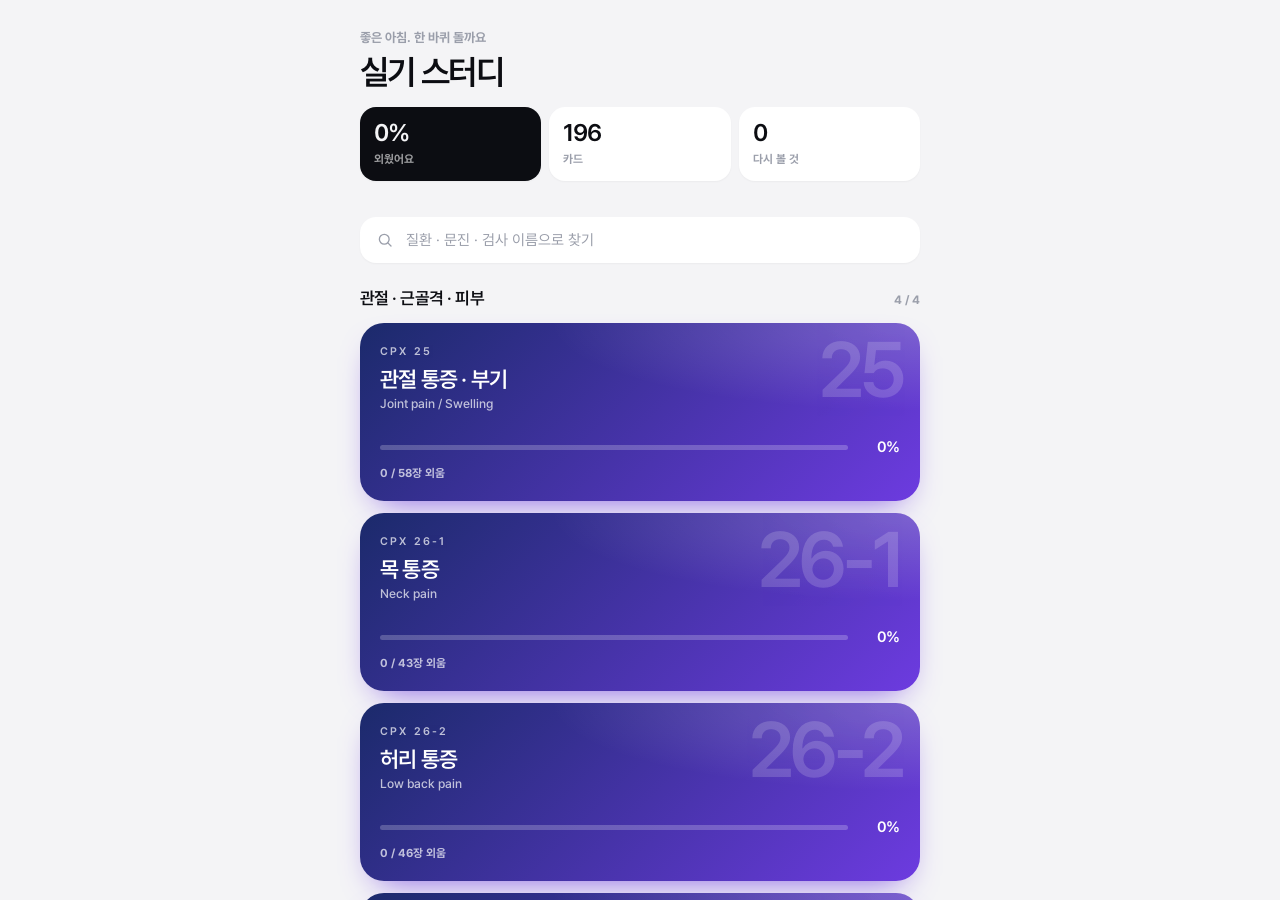
==== commit 5d5854c7: "ㅇ" ====
--- a/index.html
+++ b/index.html
@@ -3,145 +3,105 @@
 <head>
 <meta charset="utf-8">
 <meta name="viewport" content="width=device-width,initial-scale=1,viewport-fit=cover">
-<meta name="theme-color" content="#F7F5F1">
-<meta name="description" content="CPX 실기 스터디 — CC별 가이드와 인출 카드">
+<meta name="theme-color" content="#F4F4F6">
 <title>CPX Study</title>
 <link rel="manifest" href="manifest.webmanifest">
 <link rel="apple-touch-icon" href="icons/icon-192.png">
 <meta name="apple-mobile-web-app-capable" content="yes">
 <meta name="apple-mobile-web-app-status-bar-style" content="default">
 <meta name="apple-mobile-web-app-title" content="CPX">
-<link rel="stylesheet" href="assets/style.css">
+<link rel="stylesheet" href="assets/style.css?v=8">
 </head>
 <body>
-
 <div class="scroll"><div class="w">
-  <header class="mast">
-    <div class="lab">CPX Study</div>
+  <header class="hero">
+    <div class="hi" id="hi">오늘도 한 바퀴</div>
     <h1>실기 스터디</h1>
-    <div class="meta"><span><b id="ovCC">0</b> CC</span><i></i>
-      <span><b id="ovN">0</b>장</span><i></i>
-      <span><b id="ovP">0%</b> 외움</span></div>
+    <div class="stats">
+      <div class="stat hl"><b id="ovP">0%</b><span>외웠어요</span></div>
+      <div class="stat"><b id="ovN">0</b><span>카드</span></div>
+      <div class="stat"><b id="ovR">0</b><span>다시 볼 것</span></div>
+    </div>
   </header>
-
-  <div class="search" id="sbox">
-    <span id="sic"></span>
-    <input id="q" type="search" placeholder="질환 · 문진 · 검사 이름으로 찾기" autocomplete="off" enterkeyhint="search">
-    <button class="x" id="sx" aria-label="지우기"></button>
-  </div>
-
+  <div class="search"><span id="sic"></span>
+    <input id="q" type="search" placeholder="질환 · 문진 · 검사 이름으로 찾기" autocomplete="off"></div>
   <div id="results" class="hide"></div>
   <div id="list"></div>
-
-  <div class="foot">
-    진행률은 이 기기에 저장돼요. 방문 기록을 지우면 사라집니다.<br>
-    <button id="exp">내보내기</button> &nbsp;·&nbsp; <button id="imp">불러오기</button> &nbsp;·&nbsp;
-    <button id="rst">전부 초기화</button>
-    <input id="impFile" type="file" accept="application/json" class="hide">
-  </div>
+  <div class="foot">진행률은 이 기기에 저장돼요.<br>
+    <button id="exp">내보내기</button> &nbsp;·&nbsp; <button id="imp">불러오기</button> &nbsp;·&nbsp; <button id="rst">전부 초기화</button>
+    <input id="impFile" type="file" accept="application/json" class="hide"></div>
 </div></div>
-
 <div class="install" id="install">
-  <p id="instMsg">홈 화면에 추가하면 앱처럼 전체화면으로 열리고, 오프라인에서도 볼 수 있어요.</p>
+  <p id="instMsg">홈 화면에 추가하면 앱처럼 전체화면으로 열리고, 오프라인에서도 돼요.</p>
   <div class="r"><button id="instNo">나중에</button><button class="p" id="instGo">추가</button></div>
 </div>
-
 <script type="module">
-import { $, $$, loadIndex, loadCC, ccStat, exportProgress, importProgress,
-         resetAll, registerSW, installPrompt, strip } from './assets/store.js';
-import { ICON, ring, animateRings, toast } from './assets/ui.js';
-import { applyPrefOnly } from './assets/enhance.js';
-
+import { $, $$, loadIndex, loadCC, ccStat, getCard, exportProgress, importProgress, resetAll, registerSW, installPrompt, strip } from './assets/store.js?v=8';
+import { ICON, toast } from './assets/ui.js?v=8';
+import { applyPrefOnly } from './assets/enhance.js?v=8';
 applyPrefOnly(); registerSW(); installPrompt();
-$('#sic').innerHTML = ICON.search; $('#sx').innerHTML = ICON.close;
+$('#sic').innerHTML = ICON.search;
+const h = new Date().getHours();
+$('#hi').textContent = h < 5 ? '늦은 밤이에요. 한 덱만' : h < 12 ? '좋은 아침. 한 바퀴 돌까요' : h < 18 ? '오늘도 한 바퀴' : '자기 전 한 덱';
 
 let INDEX = null, SEARCH = null;
-
 async function draw() {
   INDEX = await loadIndex();
-  let totCards = 0, totOk = 0, nReady = 0;
-  const out = [];
+  let tot = 0, ok = 0, bad = 0; const out = [];
   for (const part of INDEX.parts) {
     const rows = [];
     for (const cc of part.ccs) {
-      if (cc.status !== 'ready') {
-        rows.push(`<div class="row soon"><span class="no">${cc.num}</span>
-          <div class="mid"><b>${cc.title}</b><span>준비 중</span></div></div>`);
-        continue;
-      }
-      nReady++;
+      if (cc.status !== 'ready') { rows.push(`<div class="pass soon"><div class="lab">CPX ${cc.num}</div><h3>${cc.title}</h3><div class="en">준비 중</div></div>`); continue; }
       const data = await loadCC(cc.id);
       const s = ccStat(cc.id, data.decks.map(d => d.cards.length));
-      totCards += s.total; totOk += s.ok;
-      rows.push(`<a class="row" href="decks.html?cc=${cc.id}">
-        <span class="no">${cc.num}</span>
-        <div class="mid"><b>${cc.title}</b><span>${cc.en}</span></div>
-        <div class="end">${ring(s.pct, 36)}</div></a>`);
+      let b = 0; data.decks.forEach((d, di) => d.cards.forEach((_, ci) => { if (getCard(cc.id, di, ci).ok === false) b++; }));
+      tot += s.total; ok += s.ok; bad += b;
+      const [g1, g2] = cc.grad || ['#1B2A6B', '#6D3BE0'];
+      rows.push(`<a class="pass" href="decks.html?cc=${cc.id}" style="--g1:${g1};--g2:${g2}">
+        <div class="no">${cc.num}</div>
+        <div class="lab">CPX ${cc.num}</div><h3>${cc.title}</h3><div class="en">${cc.en}</div>
+        <div class="pr"><div class="bar"><i data-w="${s.pct}"></i></div><div class="pct">${s.pct}%</div></div>
+        <div class="sub">${s.ok} / ${s.total}장 외움${b ? ` · 다시 ${b}` : ''}</div></a>`);
     }
-    out.push(`<div class="sec"><span class="lab">${part.tag}</span><h2>${part.name}</h2>
-      <span class="cnt">${part.ccs.filter(c => c.status === 'ready').length} / ${part.ccs.length}</span></div>
-      <div class="idx">${rows.join('')}</div>`);
+    out.push(`<div class="sech"><h2>${part.name}</h2><span>${part.ccs.filter(c => c.status === 'ready').length} / ${part.ccs.length}</span></div>${rows.join('')}`);
   }
   $('#list').innerHTML = out.join('');
-  $('#ovCC').textContent = nReady;
-  $('#ovN').textContent = totCards;
-  $('#ovP').textContent = (totCards ? Math.round(totOk / totCards * 100) : 0) + '%';
-  animateRings();
+  $('#ovP').textContent = (tot ? Math.round(ok / tot * 100) : 0) + '%';
+  $('#ovN').textContent = tot; $('#ovR').textContent = bad;
+  requestAnimationFrame(() => requestAnimationFrame(() => $$('.pass .bar i').forEach(i => i.style.width = i.dataset.w + '%')));
 }
 draw();
 
-/* 검색 */
 async function buildSearch() {
-  if (SEARCH) return SEARCH;
-  SEARCH = [];
+  if (SEARCH) return SEARCH; SEARCH = [];
   for (const part of INDEX.parts) for (const cc of part.ccs) {
     if (cc.status !== 'ready') continue;
     const data = await loadCC(cc.id);
-    data.decks.forEach((d, di) => d.cards.forEach((c, ci) => SEARCH.push({
-      cc: cc.id, num: cc.num, deck: d.t, di, ci, title: c.t,
-      text: strip(c.f.big + ' ' + (c.f.nm || '') + ' ' + (c.f.chips || []).join(' ') + ' ' + c.b)
-    })));
+    data.decks.forEach((d, di) => d.cards.forEach((c, ci) => SEARCH.push({ cc: cc.id, num: cc.num, deck: d.t, di, ci, title: c.t,
+      text: strip(c.f.big + ' ' + (c.f.nm || '') + ' ' + (c.f.chips || []).join(' ') + ' ' + c.b) })));
   }
   return SEARCH;
 }
 const esc = s => s.replace(/[.*+?^${}()|[\]\\]/g, '\\$&');
 let timer = null;
-$('#q').addEventListener('input', e => {
-  $('#sbox').classList.toggle('has', !!e.target.value);
-  clearTimeout(timer); timer = setTimeout(() => run(e.target.value.trim()), 160);
-});
-$('#sx').onclick = () => { $('#q').value = ''; $('#sbox').classList.remove('has'); run(''); };
+$('#q').addEventListener('input', e => { clearTimeout(timer); timer = setTimeout(() => run(e.target.value.trim()), 160); });
 async function run(q) {
   const R = $('#results'), L = $('#list');
   if (q.length < 2) { R.classList.add('hide'); L.classList.remove('hide'); return; }
-  const idx = await buildSearch();
-  const rx = new RegExp(esc(q), 'i');
+  const idx = await buildSearch(); const rx = new RegExp(esc(q), 'i');
   const hits = idx.filter(h => rx.test(h.title) || rx.test(h.text)).slice(0, 40);
   L.classList.add('hide'); R.classList.remove('hide');
   if (!hits.length) { R.innerHTML = '<p class="empty">찾은 게 없어요.</p>'; return; }
-  R.innerHTML = `<div class="sec"><h2>검색 결과</h2><span class="cnt">${hits.length}</span></div>` +
-    hits.map(h => {
-      const m = h.text.match(new RegExp('.{0,40}' + esc(q) + '.{0,60}', 'i'));
-      const snip = (m ? m[0] : h.text.slice(0, 90)).replace(rx, s => '<mark>' + s + '</mark>');
-      return `<a class="hit" href="cards.html?cc=${h.cc}&d=${h.di}&i=${h.ci}">
-        <div class="loc">CPX ${h.num} · ${h.deck}</div>
-        <div class="t">${h.title}</div><div class="x">${snip}</div></a>`;
-    }).join('');
+  R.innerHTML = hits.map(h => {
+    const m = h.text.match(new RegExp('.{0,40}' + esc(q) + '.{0,60}', 'i'));
+    const snip = (m ? m[0] : h.text.slice(0, 90)).replace(rx, s => '<mark>' + s + '</mark>');
+    return `<a class="hit" href="cards.html?cc=${h.cc}&d=${h.di}&i=${h.ci}"><div class="loc">CPX ${h.num} · ${h.deck}</div><div class="t">${h.title}</div><div class="x">${snip}</div></a>`;
+  }).join('');
 }
-
-/* 진행률 도구 */
 $('#exp').onclick = exportProgress;
 $('#imp').onclick = () => $('#impFile').click();
-$('#impFile').onchange = e => {
-  if (!e.target.files[0]) return;
-  importProgress(e.target.files[0], ok => {
-    if (ok) { toast('불러왔어요'); setTimeout(() => location.reload(), 600); }
-    else toast('파일을 읽지 못했어요');
-  });
-};
-$('#rst').onclick = () => {
-  if (confirm('진행률을 전부 지울까요? 되돌릴 수 없어요.')) { resetAll(); location.reload(); }
-};
+$('#impFile').onchange = e => { if (!e.target.files[0]) return; importProgress(e.target.files[0], ok => { toast(ok ? '불러왔어요' : '파일을 읽지 못했어요'); if (ok) setTimeout(() => location.reload(), 600); }); };
+$('#rst').onclick = () => { if (confirm('진행률을 전부 지울까요?')) { resetAll(); location.reload(); } };
 </script>
 </body>
 </html>
--- a/assets/style.css
+++ b/assets/style.css
@@ -13,41 +13,27 @@
   font-display:swap;src:url('fonts/NotoSerifKR-700.woff2') format('woff2')}
 
 /* ═══════════════════════════════════════════════════════════
-   CPX Study — design system  (paper · ink · wine)
-   구조는 괘선과 여백으로. 면은 딱 필요한 곳만. 숫자는 세리프로 크게.
+   CPX Study v7 — 카드는 물체다.
+   홈: CC마다 색이 있는 패스. 학습: 손가락을 따라오는 카드 스택.
    ═══════════════════════════════════════════════════════════ */
-
 :root{
-  --paper:#F7F5F1;  --surface:#FFFFFF;
-  --ink:#1A1816;    --ink2:#5D5850;   --ink3:#9A948B;
-  --rule:#E5E0D8;   --rule2:#EFEBE4;
-  --wine:#6B1F30;   --wine2:#8E3A4C;  --wine-ink:#3B1019; --wine-bg:#F5ECEE;
-  --ok:#2E6B4E;     --ok-bg:#E8F0EB;
-  --no:#A64B37;     --no-bg:#F6E8E3;
-  --sf:'Noto Serif KR',serif;
+  --bg:#F4F4F6; --sur:#FFFFFF;
+  --ink:#0C0D12; --ink2:#5E6270; --ink3:#9A9EAA; --line:#E7E8EC; --line2:#F0F1F4;
+  --ok:#16A34A; --ok2:#DCFCE7; --no:#E11D48; --no2:#FFE4E6;
+  --g1:#1B2A6B; --g2:#6D3BE0;              /* CC 색 — 페이지에서 덮어씀 */
   --sn:'Pretendard','Pretendard Variable',-apple-system,BlinkMacSystemFont,system-ui,sans-serif;
-  --sh:0 1px 1px rgba(26,24,22,.03), 0 10px 30px -12px rgba(26,24,22,.14);
-  --sh2:0 2px 4px rgba(26,24,22,.04), 0 24px 48px -20px rgba(26,24,22,.22);
-  --ease:cubic-bezier(.2,.7,.2,1);
-  --col:640px; --gut:22px;
+  --e:cubic-bezier(.2,.8,.2,1); --spring:cubic-bezier(.34,1.56,.64,1);
+  --col:600px; --gut:20px;
 }
 :root[data-theme="dark"]{
-  --paper:#141210;  --surface:#1C1917;
-  --ink:#EEE9E2;    --ink2:#A8A198;   --ink3:#6E6860;
-  --rule:#2E2A26;   --rule2:#26221E;
-  --wine:#D9A0AE;   --wine2:#C48696;  --wine-ink:#EEDDE2; --wine-bg:#2B1F22;
-  --ok:#8CC5A6;     --ok-bg:#1E2B24;
-  --no:#E0A08E;     --no-bg:#2F221D;
-  --sh:0 1px 1px rgba(0,0,0,.3), 0 10px 30px -12px rgba(0,0,0,.6);
-  --sh2:0 2px 4px rgba(0,0,0,.3), 0 24px 48px -20px rgba(0,0,0,.7);
+  --bg:#0B0C10; --sur:#16171D;
+  --ink:#F2F3F7; --ink2:#A7ABB8; --ink3:#6C7080; --line:#25272F; --line2:#1D1F26;
+  --ok:#4ADE80; --ok2:#123322; --no:#FB7185; --no2:#3A1420;
 }
-
-/* ─── 기본 ─── */
 *{box-sizing:border-box;-webkit-tap-highlight-color:transparent}
-html{height:100%;scroll-behavior:smooth}
-body{margin:0;min-height:100%;background:var(--paper);color:var(--ink);font-family:var(--sn);
-  font-size:15px;line-height:1.6;word-break:keep-all;-webkit-font-smoothing:antialiased;
-  display:flex;flex-direction:column;height:100%;overflow:hidden}
+html,body{height:100%}
+body{margin:0;background:var(--bg);color:var(--ink);font-family:var(--sn);font-size:15px;line-height:1.55;
+  word-break:keep-all;-webkit-font-smoothing:antialiased;display:flex;flex-direction:column;overflow:hidden}
 button,input{font-family:inherit;color:inherit}
 button{cursor:pointer;border:0;background:none;padding:0;font-size:inherit}
 a{color:inherit;text-decoration:none}
@@ -55,388 +41,345 @@
 .hide{display:none!important}
 .scroll{flex:1;overflow-y:auto;-webkit-overflow-scrolling:touch;overscroll-behavior:contain}
 .w{max-width:var(--col);margin:0 auto;padding:0 var(--gut)}
-
-/* 페이지 전환 (지원 브라우저만) */
 @view-transition{navigation:auto}
-::view-transition-old(root){animation:vt-out .18s var(--ease) both}
-::view-transition-new(root){animation:vt-in .26s var(--ease) both}
-@keyframes vt-out{to{opacity:0;transform:translateY(-4px)}}
-@keyframes vt-in{from{opacity:0;transform:translateY(6px)}}
-
-/* ─── 타이포 조각 ─── */
-.lab{font-size:10.5px;font-weight:700;letter-spacing:.22em;color:var(--wine);text-transform:uppercase}
-.lab.mute{color:var(--ink3)}
-.serif{font-family:var(--sf)}
-.num{font-variant-numeric:tabular-nums}
-.disp{font-family:var(--sf);font-weight:700;letter-spacing:-.03em;line-height:1.05}
-
-/* ─── 상단 바 ─── */
-.bar{flex:0 0 auto;background:var(--paper);border-bottom:1px solid var(--rule);
-  padding-top:env(safe-area-inset-top);position:relative;z-index:5}
-.bar .in{max-width:var(--col);margin:0 auto;padding:10px var(--gut) 11px;
-  display:flex;align-items:center;gap:10px;min-height:52px}
-.bar .bk{width:36px;height:36px;margin-left:-8px;display:grid;place-items:center;
-  border-radius:10px;color:var(--ink2)}
-.bar .bk:active{background:var(--rule2)}
-.bar .ti{font-family:var(--sf);font-size:15.5px;font-weight:700;letter-spacing:-.02em;line-height:1.25}
-.bar .sb{font-size:11px;color:var(--ink3);margin-top:1px;letter-spacing:.02em}
-.bar .rt{margin-left:auto;font-size:12.5px;color:var(--ink2);font-variant-numeric:tabular-nums;
-  display:flex;align-items:center;gap:6px}
-.bar .rt b{color:var(--ink);font-weight:700}
-.bar .ib{width:36px;height:36px;display:grid;place-items:center;border-radius:10px;color:var(--ink2)}
-.bar .ib:active{background:var(--rule2)}
-.pline{height:2px;background:var(--rule2)}
-.pline i{display:block;height:100%;background:var(--wine);width:0;transition:width .5s var(--ease)}
-
-/* ─── 마스트헤드 (홈) ─── */
-.mast{padding:calc(34px + env(safe-area-inset-top)) 0 18px;border-bottom:1px solid var(--rule)}
-.mast h1{font-family:var(--sf);font-size:34px;font-weight:700;letter-spacing:-.035em;
-  line-height:1.1;margin:10px 0 8px}
-.mast .meta{font-size:13px;color:var(--ink2);display:flex;gap:10px;align-items:center;
-  font-variant-numeric:tabular-nums}
-.mast .meta i{width:3px;height:3px;border-radius:50%;background:var(--ink3);display:inline-block}
-.mast .meta b{color:var(--wine);font-weight:700}
-
-/* ─── 검색 ─── */
-.search{display:flex;align-items:center;gap:10px;padding:14px 0;border-bottom:1px solid var(--rule)}
-.search svg{width:18px;height:18px;color:var(--ink3);flex:0 0 18px}
-.search input{flex:1;border:0;outline:0;background:none;font-size:15px;color:var(--ink);padding:0}
+::view-transition-old(root){animation:vo .16s var(--e) both}
+::view-transition-new(root){animation:vi .28s var(--e) both}
+@keyframes vo{to{opacity:0;transform:scale(.985)}}
+@keyframes vi{from{opacity:0;transform:scale(1.015)}}
+
+/* ─── 상단 ─── */
+.top{flex:0 0 auto;padding:calc(10px + env(safe-area-inset-top)) var(--gut) 8px;
+  display:flex;align-items:center;gap:10px;max-width:calc(var(--col) + 2*var(--gut));margin:0 auto;width:100%}
+.rb{width:40px;height:40px;border-radius:50%;background:var(--sur);display:grid;place-items:center;
+  color:var(--ink);box-shadow:0 1px 2px rgba(12,13,18,.06),0 6px 16px -8px rgba(12,13,18,.18);flex:0 0 40px}
+.rb:active{transform:scale(.94)}
+.rb svg{width:20px;height:20px}
+.rb.ghost{background:rgba(255,255,255,.18);color:#fff;box-shadow:none;backdrop-filter:blur(8px)}
+.tt{flex:1;min-width:0}
+.tt b{display:block;font-size:16px;font-weight:800;letter-spacing:-.03em;line-height:1.25;
+  white-space:nowrap;overflow:hidden;text-overflow:ellipsis}
+.tt span{display:block;font-size:12px;color:var(--ink3);margin-top:1px}
+.tt.w b{color:#fff}.tt.w span{color:rgba(255,255,255,.7)}
+.cnt{font-size:13px;font-weight:700;color:var(--ink2);font-variant-numeric:tabular-nums}
+.cnt.w{color:rgba(255,255,255,.85)}
+
+/* ─── 홈 ─── */
+.hero{padding:calc(28px + env(safe-area-inset-top)) 0 10px}
+.hero .hi{font-size:13px;font-weight:600;color:var(--ink3)}
+.hero h1{font-size:34px;font-weight:800;letter-spacing:-.05em;line-height:1.08;margin:6px 0 16px}
+.stats{display:flex;gap:8px;margin-bottom:26px}
+.stat{flex:1;background:var(--sur);border-radius:16px;padding:14px 14px 12px;
+  box-shadow:0 1px 2px rgba(12,13,18,.04)}
+.stat b{display:block;font-size:24px;font-weight:800;letter-spacing:-.04em;line-height:1}
+.stat span{display:block;font-size:11.5px;color:var(--ink3);font-weight:600;margin-top:6px}
+.stat.hl{background:var(--ink);color:var(--bg)}
+.stat.hl span{color:rgba(255,255,255,.6)}
+:root[data-theme="dark"] .stat.hl{background:#F2F3F7;color:#0B0C10}
+:root[data-theme="dark"] .stat.hl span{color:rgba(0,0,0,.5)}
+.sech{display:flex;align-items:baseline;gap:8px;margin:0 0 12px}
+.sech h2{font-size:17px;font-weight:800;letter-spacing:-.03em;margin:0}
+.sech span{margin-left:auto;font-size:12px;color:var(--ink3);font-weight:600}
+
+/* 패스 카드 */
+.pass{position:relative;display:block;border-radius:24px;padding:20px 20px 18px;color:#fff;
+  background:linear-gradient(135deg,var(--g1),var(--g2));overflow:hidden;margin-bottom:12px;
+  box-shadow:0 14px 34px -18px var(--g2);transition:transform .2s var(--e)}
+.pass::before{content:"";position:absolute;inset:0;
+  background:radial-gradient(120% 90% at 100% 0%,rgba(255,255,255,.22),transparent 55%);pointer-events:none}
+.pass:active{transform:scale(.985)}
+.pass .no{position:absolute;right:18px;top:8px;font-size:78px;font-weight:800;letter-spacing:-.07em;
+  line-height:1;opacity:.16;pointer-events:none}
+.pass .lab{font-size:11px;font-weight:800;letter-spacing:.2em;opacity:.7}
+.pass h3{font-size:22px;font-weight:800;letter-spacing:-.035em;margin:6px 0 2px;line-height:1.2}
+.pass .en{font-size:12.5px;opacity:.7;font-weight:500}
+.pass .pr{display:flex;align-items:center;gap:12px;margin-top:22px}
+.pass .bar{flex:1;height:5px;border-radius:3px;background:rgba(255,255,255,.22);overflow:hidden}
+.pass .bar i{display:block;height:100%;background:#fff;border-radius:3px;width:0;transition:width 1s var(--e)}
+.pass .pct{font-size:15px;font-weight:800;letter-spacing:-.03em;font-variant-numeric:tabular-nums;min-width:40px;text-align:right}
+.pass .sub{font-size:11.5px;opacity:.7;margin-top:6px;font-weight:600}
+.pass.soon{background:var(--sur);color:var(--ink3);box-shadow:none;border:1px dashed var(--line)}
+.pass.soon::before{display:none}
+
+/* 검색 */
+.search{display:flex;align-items:center;gap:10px;background:var(--sur);border-radius:16px;padding:13px 16px;
+  margin:0 0 22px;box-shadow:0 1px 2px rgba(12,13,18,.04)}
+.search svg{width:18px;height:18px;color:var(--ink3)}
+.search input{flex:1;border:0;outline:0;background:none;font-size:15px;color:var(--ink)}
 .search input::placeholder{color:var(--ink3)}
-.search .x{width:28px;height:28px;display:none;place-items:center;color:var(--ink3);border-radius:8px}
-.search.has .x{display:grid}
-
-/* ─── 섹션 머리 ─── */
-.sec{display:flex;align-items:baseline;gap:10px;padding:26px 0 8px}
-.sec h2{font-family:var(--sf);font-size:14px;font-weight:700;margin:0;letter-spacing:-.01em;color:var(--ink)}
-.sec .cnt{margin-left:auto;font-size:11.5px;color:var(--ink3);font-variant-numeric:tabular-nums}
-
-/* ─── 색인 행 (홈 · 파트 목차) ─── */
-.idx{border-top:1px solid var(--rule)}
-.row{display:flex;align-items:center;gap:14px;width:100%;text-align:left;
-  padding:16px 0;border-bottom:1px solid var(--rule);transition:background .15s}
-.row:active{background:var(--rule2);margin:0 calc(-1 * var(--gut));padding-left:var(--gut);padding-right:var(--gut)}
-.row .no{font-family:var(--sf);font-size:22px;font-weight:700;color:var(--wine);
-  letter-spacing:-.04em;line-height:1;flex:0 0 54px;text-align:right;font-variant-numeric:tabular-nums}
-.row .no.sm{font-size:17px;flex-basis:44px}
-.row .no .tx{font-family:var(--sn);font-size:10px;font-weight:700;letter-spacing:.14em;color:var(--ink3)}
-.row .mid{flex:1;min-width:0}
-.row .mid b{display:block;font-family:var(--sf);font-size:17px;font-weight:700;
-  letter-spacing:-.02em;line-height:1.3}
-.row .mid span{display:block;font-size:12px;color:var(--ink3);margin-top:2px;
-  overflow:hidden;text-overflow:ellipsis;white-space:nowrap}
-.row .end{flex:0 0 auto;display:flex;align-items:center;gap:10px}
-.row .end .n{font-size:12px;color:var(--ink3);font-variant-numeric:tabular-nums}
-.row .end svg{color:var(--ink3)}
-.row.soon{opacity:.4}
-.row.done .mid b{color:var(--ok)}
-
-/* 진행 링 */
-.ring .rg-t{fill:none;stroke:var(--rule);stroke-width:2.5}
-.ring .rg-v{fill:none;stroke:var(--wine);stroke-width:2.5;stroke-linecap:round;
-  transition:stroke-dashoffset .9s var(--ease)}
-.ring .rg-l{font-family:var(--sn);font-size:10.5px;font-weight:700;fill:var(--wine)}
-.ring.big .rg-t,.ring.big .rg-v{stroke-width:3}
-.ring.big .rg-l{font-size:14px}
-
-/* 가는 진행 바 */
-.mini{height:2px;background:var(--rule);border-radius:1px;overflow:hidden;width:44px}
-.mini i{display:block;height:100%;background:var(--wine);width:0;transition:width .6s var(--ease)}
-
-/* ─── 허브 (CC 표지) ─── */
-.hub{padding:12px 0 0;display:flex;align-items:flex-end;gap:18px}
-.hub .no{font-family:var(--sf);font-size:76px;font-weight:700;color:var(--wine);
-  letter-spacing:-.06em;line-height:.82;margin-left:-3px}
-.hub .mid{flex:1;min-width:0;padding-bottom:4px}
-.hub h1{font-family:var(--sf);font-size:24px;font-weight:700;letter-spacing:-.03em;margin:0;line-height:1.2}
-.hub .en{font-size:12px;color:var(--ink3);margin-top:4px}
-.hub .ring{margin-bottom:2px}
-.hubline{display:flex;gap:14px;font-size:12.5px;color:var(--ink2);padding:14px 0 18px;
-  border-bottom:1px solid var(--rule);font-variant-numeric:tabular-nums}
-.hubline b{color:var(--ink);font-weight:700}
-
-.modes{display:grid;grid-template-columns:1fr 1fr;gap:0 18px;padding:6px 0 4px}
-.mode{display:block;padding:14px 0 16px;border-top:2px solid var(--wine)}
-.mode .lab{display:flex;align-items:center;gap:6px}
-.mode .lab svg{width:14px;height:14px}
-.mode h3{font-family:var(--sf);font-size:20px;font-weight:700;letter-spacing:-.025em;margin:8px 0 2px}
-.mode p{font-size:12px;color:var(--ink3);margin:0 0 12px}
-.mode .pb{height:2px;background:var(--rule);overflow:hidden}
-.mode .pb i{display:block;height:100%;background:var(--wine);width:0;transition:width .6s var(--ease)}
-.mode .pc{font-size:11.5px;color:var(--ink2);margin-top:7px;font-variant-numeric:tabular-nums}
-.mode:active{opacity:.7}
-
-.linkline{display:flex;gap:18px;padding:16px 0 34px;font-size:12.5px;color:var(--ink2)}
-.linkline a{display:flex;align-items:center;gap:5px;font-weight:600}
-.linkline a svg{width:15px;height:15px;color:var(--ink3)}
-
-/* ─── 검색 결과 ─── */
-.hit{display:block;padding:14px 0;border-bottom:1px solid var(--rule)}
-.hit .loc{font-size:10.5px;font-weight:700;letter-spacing:.16em;color:var(--wine);margin-bottom:5px}
-.hit .t{font-family:var(--sf);font-size:15.5px;font-weight:700;margin-bottom:3px;letter-spacing:-.015em}
-.hit .x{font-size:12.5px;color:var(--ink2);line-height:1.55}
-.hit mark{background:var(--wine-bg);color:var(--wine);font-weight:700;padding:0 2px;border-radius:2px}
-.empty{padding:26px 0;color:var(--ink3);font-size:13px}
-
-/* ─── 하단 정보 ─── */
-.foot{margin:26px 0 34px;padding-top:14px;border-top:1px solid var(--rule);
-  font-size:11.5px;color:var(--ink3);line-height:1.8}
-.foot button,.foot a{color:var(--ink2);font-weight:600;font-size:11.5px}
-
-/* ═══════════ 카드 화면 ═══════════ */
-.pips{max-width:var(--col);margin:0 auto;padding:10px var(--gut) 0;display:flex;gap:3px}
-.pips i{flex:1;height:2px;border-radius:1px;background:var(--rule);cursor:pointer;transition:background .2s}
-.pips i.seen{background:var(--ink3)}.pips i.ok{background:var(--ok)}
-.pips i.no{background:var(--no)}.pips i.cur{background:var(--wine);height:3px;margin-top:-.5px}
-
-.stage{flex:1 1 auto;position:relative;padding:12px var(--gut) 4px;min-height:0;perspective:1600px}
-.card{position:relative;max-width:var(--col);height:100%;margin:0 auto;
-  transform-style:preserve-3d;transition:transform .5s var(--ease)}
-.card.flip{transform:rotateY(180deg)}
-.card.sL,.card.sR{transition:transform .18s var(--ease),opacity .18s var(--ease);opacity:0}
-.card.sL{transform:translateX(-22px)}.card.sR{transform:translateX(22px)}
-.f{position:absolute;inset:0;background:var(--surface);border:1px solid var(--rule);
-  border-radius:20px;box-shadow:var(--sh);backface-visibility:hidden;-webkit-backface-visibility:hidden;
-  display:flex;flex-direction:column;overflow:hidden}
-.f.back{transform:rotateY(180deg)}
-.card.ok .f{border-color:#B9D6C5}.card.no .f{border-color:#E4C4B8}
+.hit{display:block;background:var(--sur);border-radius:16px;padding:14px 16px;margin-bottom:8px}
+.hit .loc{font-size:11px;font-weight:800;letter-spacing:.14em;color:var(--ink3);margin-bottom:4px}
+.hit .t{font-size:15px;font-weight:700;margin-bottom:2px;letter-spacing:-.02em}
+.hit .x{font-size:12.5px;color:var(--ink2);line-height:1.5}
+.hit mark{background:none;color:var(--ink);font-weight:800;text-decoration:underline;text-decoration-color:var(--g2);text-underline-offset:3px}
+.empty{padding:24px 4px;color:var(--ink3);font-size:13px}
+.foot{margin:24px 0 34px;font-size:12px;color:var(--ink3);line-height:1.8}
+.foot button,.foot a{color:var(--ink2);font-weight:700;font-size:12px}
+
+/* ─── 허브 ─── */
+.hubtop{background:linear-gradient(160deg,var(--g1),var(--g2));color:#fff;
+  padding:0 0 24px;border-radius:0 0 30px 30px;position:relative;overflow:hidden}
+.hubtop::before{content:"";position:absolute;inset:0;background:radial-gradient(90% 70% at 100% 0%,rgba(255,255,255,.2),transparent 55%);pointer-events:none}
+.hubtop .in{max-width:var(--col);margin:0 auto;padding:12px var(--gut) 0;position:relative}
+.hubtop .no{font-size:64px;font-weight:800;letter-spacing:-.07em;line-height:.9;opacity:.35}
+.hubtop h1{font-size:28px;font-weight:800;letter-spacing:-.04em;margin:8px 0 2px;line-height:1.15}
+.hubtop .en{font-size:13px;opacity:.75;font-weight:500}
+.hubtop .row{display:flex;gap:8px;margin-top:22px}
+.hubtop .k{flex:1;background:rgba(255,255,255,.14);backdrop-filter:blur(10px);border-radius:16px;padding:12px 14px}
+.hubtop .k b{display:block;font-size:22px;font-weight:800;letter-spacing:-.04em;line-height:1}
+.hubtop .k span{display:block;font-size:11px;opacity:.75;margin-top:5px;font-weight:600}
+.modes{display:flex;gap:10px;margin:-16px 0 24px;position:relative;z-index:2}
+.mode{flex:1;background:var(--sur);border-radius:20px;padding:16px 16px 14px;
+  box-shadow:0 2px 4px rgba(12,13,18,.04),0 14px 30px -18px rgba(12,13,18,.25)}
+.mode:active{transform:scale(.98)}
+.mode .ic{width:36px;height:36px;border-radius:12px;display:grid;place-items:center;color:#fff;
+  background:linear-gradient(135deg,var(--g1),var(--g2));margin-bottom:12px}
+.mode .ic svg{width:19px;height:19px}
+.mode h3{font-size:17px;font-weight:800;letter-spacing:-.03em;margin:0 0 2px}
+.mode p{font-size:12px;color:var(--ink3);margin:0 0 12px;font-weight:600}
+.mode .bar{height:4px;border-radius:2px;background:var(--line2);overflow:hidden}
+.mode .bar i{display:block;height:100%;border-radius:2px;background:linear-gradient(90deg,var(--g1),var(--g2));width:0;transition:width .8s var(--e)}
+.mode .pc{font-size:12px;font-weight:700;color:var(--ink2);margin-top:8px;font-variant-numeric:tabular-nums}
+
+.deck{display:flex;align-items:center;gap:14px;background:var(--sur);border-radius:18px;padding:14px 16px;margin-bottom:8px}
+.deck:active{transform:scale(.985)}
+.deck .n{width:34px;height:34px;border-radius:11px;display:grid;place-items:center;font-size:13px;font-weight:800;
+  background:var(--line2);color:var(--ink2);flex:0 0 34px}
+.deck.done .n{background:var(--ok2);color:var(--ok)}
+.deck .t{flex:1;min-width:0}
+.deck .t b{display:block;font-size:15.5px;font-weight:700;letter-spacing:-.02em}
+.deck .t span{display:block;font-size:12px;color:var(--ink3);margin-top:1px;white-space:nowrap;overflow:hidden;text-overflow:ellipsis}
+.deck .e{text-align:right}
+.deck .e b{display:block;font-size:15px;font-weight:800;letter-spacing:-.03em;font-variant-numeric:tabular-nums}
+.deck .e span{font-size:11px;color:var(--ink3);font-weight:600}
+.links{display:flex;gap:16px;padding:14px 2px 34px;font-size:13px;color:var(--ink2)}
+.links a{display:flex;align-items:center;gap:6px;font-weight:700}
+.links a svg{width:16px;height:16px;color:var(--ink3)}
+
+/* ─── 학습 (스택) ─── */
+body.study{background:linear-gradient(160deg,var(--g1),var(--g2))}
+.pips{max-width:calc(var(--col) + 2*var(--gut));margin:0 auto;width:100%;padding:0 var(--gut) 6px;display:flex;gap:3px}
+.pips i{flex:1;height:3px;border-radius:2px;background:rgba(255,255,255,.25)}
+.pips i.seen{background:rgba(255,255,255,.55)}
+.pips i.ok{background:#7CFFB0}.pips i.no{background:#FF8AA1}
+.pips i.cur{background:#fff}
+.stage{flex:1;position:relative;min-height:0;padding:10px var(--gut) 6px;max-width:calc(var(--col) + 2*var(--gut));
+  margin:0 auto;width:100%;perspective:1400px;touch-action:pan-y}
+.sc{position:absolute;left:var(--gut);right:var(--gut);top:10px;bottom:6px;border-radius:26px;
+  transform-style:preserve-3d;will-change:transform;
+  transition:transform .42s var(--spring),opacity .3s}
+.sc.c1{transform:translateY(14px) scale(.955);opacity:.9}
+.sc.c2{transform:translateY(28px) scale(.91);opacity:.75}
+.sc.drag{transition:none}
+.sc.fly{transition:transform .38s var(--e),opacity .3s}
+.sc.flip .fc{transform:rotateY(180deg)}
+.fc{position:absolute;inset:0;transform-style:preserve-3d;transition:transform .5s var(--e)}
+.f{position:absolute;inset:0;background:var(--sur);border-radius:26px;overflow:hidden;
+  backface-visibility:hidden;-webkit-backface-visibility:hidden;display:flex;flex-direction:column;
+  box-shadow:0 20px 50px -20px rgba(0,0,0,.45)}
+.f.bk{transform:rotateY(180deg)}
+.stamp{position:absolute;top:22px;padding:7px 12px;border-radius:10px;font-size:14px;font-weight:800;letter-spacing:.06em;
+  border:3px solid;opacity:0;transform:rotate(-12deg);z-index:5;pointer-events:none}
+.stamp.y{right:20px;color:var(--ok);border-color:var(--ok);transform:rotate(12deg)}
+.stamp.n{left:20px;color:var(--no);border-color:var(--no)}
 
 /* 앞면 */
-.face{cursor:pointer}
-.face .top{flex:0 0 auto;display:flex;align-items:center;padding:18px 22px 0}
-.face .top .seq{margin-left:auto;font-size:11px;color:var(--ink3);font-variant-numeric:tabular-nums}
-.face .mid{flex:1;display:flex;flex-direction:column;justify-content:center;align-items:center;
-  text-align:center;padding:10px 26px;overflow-y:auto}
-.face .big{font-family:var(--sf);font-weight:700;color:var(--wine);letter-spacing:-.04em;line-height:1}
-.face .big.xl{font-size:clamp(74px,24vw,112px)}
-.face .big.lg{font-size:clamp(24px,6.4vw,31px);line-height:1.22;color:var(--ink);letter-spacing:-.03em}
-.face .big.md{font-size:clamp(17px,4.5vw,21px);line-height:1.5;font-weight:500;color:var(--ink);letter-spacing:-.01em}
-.face .dash{width:28px;height:2px;background:var(--wine);margin:18px auto 14px;border-radius:1px}
-.face .nm{font-size:14.5px;font-weight:600;color:var(--ink2);letter-spacing:-.01em}
-.face .mt{margin-top:12px;font-size:12.5px;color:var(--ink3)}
-.face .hint{margin-top:24px;font-size:11px;color:var(--ink3);display:flex;align-items:center;gap:6px}
-.face .hint svg{width:14px;height:14px}
-.face .foot3{flex:0 0 auto;display:flex;border-top:1px solid var(--rule2)}
-.face .foot3 div{flex:1;padding:13px 8px 14px;text-align:center;position:relative}
-.face .foot3 div+div::before{content:"";position:absolute;left:0;top:13px;bottom:14px;width:1px;background:var(--rule2)}
-.face .foot3 b{display:block;font-family:var(--sf);font-size:18px;font-weight:700;color:var(--ink);line-height:1;letter-spacing:-.02em}
-.face .foot3 span{display:block;font-size:10px;color:var(--ink3);margin-top:5px;letter-spacing:.06em}
+.ft{display:flex;align-items:center;padding:18px 22px 0}
+.ft .lab{font-size:11px;font-weight:800;letter-spacing:.18em;color:var(--ink3)}
+.ft .seq{margin-left:auto;font-size:12px;font-weight:700;color:var(--ink3);font-variant-numeric:tabular-nums}
+.fm{flex:1;display:flex;flex-direction:column;align-items:center;justify-content:center;text-align:center;padding:10px 26px;overflow:hidden}
+.big{font-weight:800;letter-spacing:-.06em;line-height:1;color:var(--ink)}
+.big.xl{font-size:clamp(96px,30vw,138px)}
+.big.lg{font-size:clamp(24px,6.6vw,32px);letter-spacing:-.04em;line-height:1.2}
+.big.md{font-size:clamp(17px,4.6vw,21px);line-height:1.5;font-weight:600;letter-spacing:-.02em;color:var(--ink)}
+.nm{font-size:16px;font-weight:700;color:var(--ink2);margin-top:14px;letter-spacing:-.02em}
+.mt{font-size:12.5px;color:var(--ink3);margin-top:10px;font-weight:600}
+.fs{display:flex;gap:8px;padding:0 20px 20px}
+.fs div{flex:1;background:var(--line2);border-radius:14px;padding:11px 8px;text-align:center}
+.fs b{display:block;font-size:19px;font-weight:800;letter-spacing:-.04em;line-height:1}
+.fs span{display:block;font-size:10.5px;color:var(--ink3);font-weight:700;margin-top:5px;letter-spacing:.04em}
 
 /* 뒷면 */
-.bh{flex:0 0 auto;padding:16px 22px 12px;border-bottom:1px solid var(--rule);
-  display:flex;align-items:baseline;gap:10px}
-.bh .g{font-family:var(--sf);font-size:21px;font-weight:700;color:var(--ink);letter-spacing:-.03em;line-height:1.2}
-.bh .n{font-size:12px;color:var(--ink2);font-weight:600}
-.bh .c{margin-left:auto;font-size:11px;color:var(--ink3);font-variant-numeric:tabular-nums}
-.bd{flex:1 1 auto;overflow-y:auto;-webkit-overflow-scrolling:touch;padding:6px 22px 22px}
-.sum{padding:12px 0 6px;border-bottom:1px solid var(--rule2);margin-bottom:4px}
-.sum .lab{display:block;margin-bottom:8px}
+.bh{padding:18px 22px 12px;display:flex;align-items:baseline;gap:10px;border-bottom:1px solid var(--line2)}
+.bh .g{font-size:20px;font-weight:800;letter-spacing:-.04em}
+.bh .n{font-size:12.5px;font-weight:700;color:var(--ink2)}
+.bh .c{margin-left:auto;font-size:11.5px;color:var(--ink3);font-weight:700}
+.bd{flex:1;overflow-y:auto;-webkit-overflow-scrolling:touch;padding:6px 22px 22px;touch-action:pan-y}
+.sum{padding:12px 0 8px;border-bottom:1px solid var(--line2);margin-bottom:6px}
+.sum .lab{display:block;font-size:11px;font-weight:800;letter-spacing:.16em;color:var(--ink3);margin-bottom:8px}
 .chips{display:flex;flex-wrap:wrap;gap:6px}
-.chips span{font-size:11.5px;font-weight:600;color:var(--wine-ink);background:var(--wine-bg);
-  border-radius:6px;padding:5px 9px;letter-spacing:-.01em}
-
-/* 하단 컨트롤 */
-.bot{flex:0 0 auto;padding:8px var(--gut) calc(12px + env(safe-area-inset-bottom))}
-.brow{max-width:var(--col);margin:0 auto;display:flex;gap:8px}
-.brow+.brow{margin-top:8px}
-.btn{flex:1;display:flex;align-items:center;justify-content:center;gap:7px;height:48px;
-  border-radius:14px;font-size:13.5px;font-weight:700;letter-spacing:-.01em;
-  border:1px solid var(--rule);background:var(--surface);color:var(--ink2);
-  transition:transform .12s var(--ease),background .15s}
-.btn:active{transform:scale(.97)}
-.btn svg{width:18px;height:18px}
-.btn.ic{flex:0 0 48px}
-.btn.pri{background:var(--ink);color:var(--paper);border-color:var(--ink)}
-.btn.ok{color:var(--ok);border-color:#B9D6C5;background:var(--ok-bg)}
-.btn.no{color:var(--no);border-color:#E4C4B8;background:var(--no-bg)}
-.btn[disabled]{opacity:.28;pointer-events:none}
-:root[data-theme="dark"] .btn.pri{background:var(--ink);color:#141210}
+.chips span{font-size:12px;font-weight:700;background:var(--line2);border-radius:9px;padding:6px 10px;letter-spacing:-.01em}
+
+/* 하단 */
+.bot{flex:0 0 auto;padding:10px var(--gut) calc(14px + env(safe-area-inset-bottom));max-width:calc(var(--col) + 2*var(--gut));margin:0 auto;width:100%}
+.acts{display:flex;align-items:center;justify-content:center;gap:18px}
+.act{width:60px;height:60px;border-radius:50%;background:var(--sur);display:grid;place-items:center;
+  box-shadow:0 10px 24px -12px rgba(0,0,0,.5);transition:transform .15s var(--e)}
+.act:active{transform:scale(.92)}
+.act svg{width:26px;height:26px}
+.act.no{color:var(--no)}.act.ok{color:var(--ok)}
+.act.mid{width:72px;height:72px;background:var(--ink);color:var(--bg)}
+:root[data-theme="dark"] .act.mid{background:#F2F3F7;color:#0B0C10}
+.act.sm{width:44px;height:44px;box-shadow:none;background:rgba(255,255,255,.18);color:#fff;backdrop-filter:blur(8px)}
+.act.sm svg{width:20px;height:20px}
+.hintl{text-align:center;font-size:12px;color:rgba(255,255,255,.75);font-weight:600;margin-top:12px}
 
 /* 완주 */
-.fin{position:fixed;inset:0;background:var(--paper);z-index:90;display:none;place-items:center;padding:28px}
+.fin{position:fixed;inset:0;z-index:90;display:none;place-items:center;padding:28px;color:#fff;
+  background:linear-gradient(160deg,var(--g1),var(--g2))}
 .fin.show{display:grid}
 .fin .in{max-width:380px;width:100%;text-align:center}
-.fin .n{font-family:var(--sf);font-size:76px;font-weight:700;color:var(--wine);line-height:1;letter-spacing:-.05em}
-.fin h3{font-family:var(--sf);font-size:20px;margin:14px 0 8px;letter-spacing:-.025em}
-.fin p{font-size:13.5px;color:var(--ink2);margin:0 0 20px;line-height:1.65}
-.fin .ls{font-size:12.5px;color:var(--no);font-weight:600;margin-bottom:22px;line-height:1.8}
-.fin .btn{width:100%;margin-bottom:8px}
-
-/* 바텀시트 · 토스트 */
+.fin .n{font-size:88px;font-weight:800;letter-spacing:-.07em;line-height:1}
+.fin h3{font-size:22px;font-weight:800;letter-spacing:-.035em;margin:14px 0 8px}
+.fin p{font-size:14px;opacity:.85;margin:0 0 20px;line-height:1.6}
+.fin .ls{font-size:13px;font-weight:700;margin-bottom:22px;line-height:1.8;opacity:.95}
+.fbtn{display:block;width:100%;height:54px;border-radius:18px;font-size:15px;font-weight:800;margin-bottom:10px;
+  background:#fff;color:#0C0D12}
+.fbtn.ghost{background:rgba(255,255,255,.16);color:#fff;backdrop-filter:blur(8px)}
+
+/* 시트 · 토스트 */
 .sheet{position:fixed;inset:0;z-index:100;pointer-events:none}
-.sheet .sh-bg{position:absolute;inset:0;background:rgba(26,24,22,0);transition:background .25s}
-.sheet .sh-panel{position:absolute;left:0;right:0;bottom:0;background:var(--surface);
-  border-radius:20px 20px 0 0;padding:10px 14px calc(14px + env(safe-area-inset-bottom));
-  transform:translateY(100%);transition:transform .32s var(--ease);box-shadow:var(--sh2)}
-.sheet.show{pointer-events:auto}
-.sheet.show .sh-bg{background:rgba(26,24,22,.28)}
-.sheet.show .sh-panel{transform:none}
-.sh-grab{width:36px;height:4px;border-radius:2px;background:var(--rule);margin:0 auto 10px}
-.sh-t{font-size:11px;font-weight:700;letter-spacing:.2em;color:var(--ink3);padding:4px 10px 8px;text-transform:uppercase}
-.sh-i{display:flex;align-items:center;gap:12px;width:100%;text-align:left;padding:14px 10px;
-  border-radius:12px;font-size:15px;font-weight:600}
-.sh-i:active{background:var(--rule2)}
+.sheet .sh-bg{position:absolute;inset:0;background:rgba(12,13,18,0);transition:background .25s}
+.sheet .sh-panel{position:absolute;left:10px;right:10px;bottom:calc(10px + env(safe-area-inset-bottom));background:var(--sur);
+  border-radius:24px;padding:10px 10px 10px;transform:translateY(120%);transition:transform .34s var(--spring)}
+.sheet.show{pointer-events:auto}.sheet.show .sh-bg{background:rgba(12,13,18,.35)}.sheet.show .sh-panel{transform:none}
+.sh-grab{width:36px;height:4px;border-radius:2px;background:var(--line);margin:4px auto 10px}
+.sh-t{font-size:11px;font-weight:800;letter-spacing:.18em;color:var(--ink3);padding:2px 12px 8px}
+.sh-i{display:flex;align-items:center;gap:12px;width:100%;text-align:left;padding:14px 12px;border-radius:14px;font-size:15px;font-weight:700}
+.sh-i:active{background:var(--line2)}
 .sh-i .sh-ic{width:22px;color:var(--ink2);display:grid;place-items:center}
 .sh-i.danger{color:var(--no)}
-#toast{position:fixed;left:50%;bottom:calc(88px + env(safe-area-inset-bottom));transform:translate(-50%,8px);
-  background:var(--ink);color:var(--paper);font-size:12.5px;font-weight:600;padding:9px 14px;
-  border-radius:99px;opacity:0;transition:.25s var(--ease);pointer-events:none;z-index:110}
+#toast{position:fixed;left:50%;bottom:calc(110px + env(safe-area-inset-bottom));transform:translate(-50%,8px);
+  background:var(--ink);color:var(--bg);font-size:13px;font-weight:700;padding:10px 16px;border-radius:99px;
+  opacity:0;transition:.25s var(--e);pointer-events:none;z-index:110}
 #toast.show{opacity:1;transform:translate(-50%,0)}
 
-/* ═══════════ 본문 요소 (카드 뒷면 · 학습모드 공용) ═══════════ */
-.grp{padding:14px 0;border-bottom:1px solid var(--rule2)}
+/* ─── 본문 요소 ─── */
+.grp{padding:13px 0;border-bottom:1px solid var(--line2)}
 .grp:last-child{border-bottom:0}
-.grp .gl{display:flex;align-items:center;gap:8px;margin-bottom:6px}
-.grp .gt{font-size:12px;font-weight:700;color:var(--wine);letter-spacing:.02em}
-.gd{font-size:9px;font-weight:800;letter-spacing:.16em;padding:2px 6px;border-radius:4px}
-.gd.MUST{color:var(--paper);background:var(--wine)}
-.gd.SHOULD{color:var(--wine);background:var(--wine-bg)}
-.gd.DROP{color:var(--ink3);background:var(--rule2)}
-.say{font-family:var(--sf);font-size:16px;font-weight:500;line-height:1.6;color:var(--ink);
-  margin:0 0 5px;letter-spacing:-.01em}
-.why{font-size:12.5px;color:var(--ink2);line-height:1.6;margin:0}
-.pp{font-size:14.5px;line-height:1.72;margin:0 0 10px}
-.pp b,.rp b{color:var(--wine-ink);font-weight:700;
-  background:linear-gradient(transparent 62%, var(--wine-bg) 62%);padding:0 1px}
-.lead{font-family:var(--sf);font-size:18px;font-weight:700;line-height:1.5;color:var(--ink);
-  margin:12px 0 10px;letter-spacing:-.025em}
-.kv{display:flex;gap:14px;padding:11px 0;border-bottom:1px solid var(--rule2);font-size:13.5px;line-height:1.6}
+.grp .gl{display:flex;align-items:center;gap:8px;margin-bottom:5px}
+.grp .gt{font-size:12.5px;font-weight:800;letter-spacing:-.01em}
+.gd{font-size:9.5px;font-weight:800;letter-spacing:.14em;padding:3px 7px;border-radius:6px}
+.gd.MUST{color:#fff;background:var(--ink)}
+:root[data-theme="dark"] .gd.MUST{color:#0B0C10;background:#F2F3F7}
+.gd.SHOULD{color:var(--ink2);background:var(--line2)}
+.gd.DROP{color:var(--ink3);background:var(--line2)}
+.say{font-size:16px;font-weight:700;line-height:1.55;letter-spacing:-.02em;margin:0 0 5px}
+.why{font-size:12.5px;color:var(--ink2);line-height:1.58;margin:0}
+.pp{font-size:14.5px;line-height:1.7;margin:0 0 10px}
+.pp b,.rp b{font-weight:800;text-decoration:underline;text-decoration-thickness:2px;text-decoration-color:var(--g2);text-underline-offset:3px}
+.lead{font-size:19px;font-weight:800;line-height:1.4;letter-spacing:-.035em;margin:10px 0 10px}
+.kv{display:flex;gap:12px;padding:10px 0;border-bottom:1px solid var(--line2);font-size:13.5px;line-height:1.58}
 .kv:last-child{border-bottom:0}
-.kv b{flex:0 0 86px;color:var(--wine);font-weight:700;font-size:11.5px;padding-top:3px;letter-spacing:.02em}
-.ol{margin:2px 0 0;padding-left:18px}
-.ol li{font-size:13.5px;line-height:1.62;margin-bottom:3px}
-.note{margin-top:12px;padding:13px 15px;background:var(--wine-bg);border-radius:12px;
-  font-size:13px;line-height:1.62;color:var(--wine-ink)}
-.note b{color:var(--wine);background:none;padding:0}
+.kv b{flex:0 0 84px;font-size:11.5px;font-weight:800;color:var(--ink3);padding-top:3px;letter-spacing:.02em}
+.ol{margin:2px 0 0;padding-left:18px}.ol li{font-size:13.5px;line-height:1.6;margin-bottom:3px}
+.note{margin-top:12px;padding:13px 15px;background:var(--line2);border-radius:14px;font-size:13px;line-height:1.6}
+.note b{font-weight:800}
 .tw{overflow-x:auto;-webkit-overflow-scrolling:touch;margin:12px 0 16px}
 table{border-collapse:collapse;width:100%;font-size:12.5px}
-th{font-size:10px;font-weight:700;letter-spacing:.14em;color:var(--wine);text-align:left;
-  padding:0 10px 7px 0;border-bottom:1.5px solid var(--wine);white-space:nowrap}
-td{padding:9px 10px 9px 0;border-bottom:1px solid var(--rule2);vertical-align:top;line-height:1.52}
-td.k{font-weight:700}
-td.s,td.rz{color:var(--ink2)}
-td.dx{font-weight:700}
+th{font-size:10.5px;font-weight:800;letter-spacing:.1em;color:var(--ink3);text-align:left;padding:0 10px 7px 0;border-bottom:2px solid var(--ink);white-space:nowrap}
+:root[data-theme="dark"] th{border-bottom-color:#F2F3F7}
+td{padding:9px 10px 9px 0;border-bottom:1px solid var(--line2);vertical-align:top;line-height:1.5}
+td.k{font-weight:700}td.s,td.rz{color:var(--ink2)}td.dx{font-weight:700}
 figure{margin:14px 0 8px;position:relative;cursor:zoom-in}
-figure svg{width:100%;height:auto;border-radius:12px;border:1px solid var(--rule2)}
-figcaption{font-size:11.5px;color:var(--ink3);margin-top:7px;text-align:center}
-.numc{display:inline-block;color:var(--wine);font-weight:700;font-variant-numeric:tabular-nums;
-  border-bottom:1.5px solid var(--wine-bg)}
-.zhint{position:absolute;right:10px;top:10px;font-size:10px;font-weight:700;color:var(--ink2);
-  background:var(--surface);border:1px solid var(--rule);border-radius:99px;padding:4px 9px;
-  opacity:.92;pointer-events:none}
-
-ul.plain{list-style:none;margin:8px 0 16px;padding:0;border-top:1.5px solid var(--wine)}
-ul.plain li{padding:10px 0;border-bottom:1px solid var(--rule2);font-size:13.5px;line-height:1.62}
-ul.plain .g{font-size:9px;font-weight:800;letter-spacing:.16em;color:var(--wine);margin-left:6px}
-ul.deduct{list-style:none;margin:12px 0 16px;padding:8px 0;border-top:1.5px solid var(--wine);border-bottom:1px solid var(--rule)}
-ul.deduct li{padding:7px 0 7px 16px;text-indent:-16px;font-size:13.5px;line-height:1.6}
-ul.deduct li::before{content:"\2013\00a0\00a0";color:var(--wine);font-weight:700}
-ol.flow{list-style:none;counter-reset:fl;margin:12px 0 16px;padding:0;border-top:1.5px solid var(--wine)}
-ol.flow li{counter-increment:fl;position:relative;padding:11px 0 11px 30px;border-bottom:1px solid var(--rule2);
-  font-size:13.5px;line-height:1.6}
-ol.flow li::before{content:counter(fl);position:absolute;left:0;top:11px;font-family:var(--sf);
-  font-size:14px;font-weight:700;color:var(--wine)}
-ol.flow .pos{font-size:9.5px;font-weight:800;letter-spacing:.16em;color:var(--wine);display:block;margin-bottom:2px}
-.recall{margin:16px 0;padding:14px 0 4px;border-top:1.5px solid var(--wine)}
-.recall .lb{font-size:10px;font-weight:800;letter-spacing:.2em;color:var(--wine);margin-bottom:9px}
-.recall p{font-size:14px;margin:0 0 .55em;padding-left:22px;text-indent:-22px;line-height:1.6;color:var(--ink)}
-.recall p::before{content:"Q";font-family:var(--sf);font-weight:700;color:var(--wine);margin-right:9px}
+figure svg{width:100%;height:auto;border-radius:14px;background:#fff}
+figcaption{font-size:11.5px;color:var(--ink3);margin-top:7px;text-align:center;font-weight:600}
+.numc{font-weight:800;text-decoration:underline;text-decoration-thickness:2px;text-decoration-color:var(--g2);text-underline-offset:3px}
+.zhint{position:absolute;right:10px;top:10px;font-size:10.5px;font-weight:800;color:var(--ink2);background:var(--sur);
+  border-radius:99px;padding:5px 10px;box-shadow:0 1px 4px rgba(0,0,0,.1);pointer-events:none}
+ul.plain{list-style:none;margin:8px 0 16px;padding:0}
+ul.plain li{padding:10px 0;border-bottom:1px solid var(--line2);font-size:13.5px;line-height:1.6}
+ul.plain .g{font-size:9.5px;font-weight:800;letter-spacing:.14em;color:var(--ink3);margin-left:6px}
+ul.deduct{list-style:none;margin:12px 0 16px;padding:0}
+ul.deduct li{padding:8px 0 8px 18px;text-indent:-18px;font-size:13.5px;line-height:1.6;border-bottom:1px solid var(--line2)}
+ul.deduct li::before{content:"–\00a0\00a0";color:var(--no);font-weight:800}
+ol.flow{list-style:none;counter-reset:fl;margin:12px 0 16px;padding:0}
+ol.flow li{counter-increment:fl;position:relative;padding:11px 0 11px 34px;border-bottom:1px solid var(--line2);font-size:13.5px;line-height:1.6}
+ol.flow li::before{content:counter(fl);position:absolute;left:0;top:11px;width:24px;height:24px;border-radius:8px;
+  background:var(--line2);display:grid;place-items:center;font-size:12px;font-weight:800}
+ol.flow .pos{font-size:10px;font-weight:800;letter-spacing:.14em;color:var(--ink3);display:block;margin-bottom:2px}
+.recall{margin:16px 0;padding:14px 16px;border-radius:16px;background:var(--line2)}
+.recall .lb{font-size:10.5px;font-weight:800;letter-spacing:.18em;color:var(--ink3);margin-bottom:8px}
+.recall p{font-size:14px;margin:0 0 .5em;padding-left:20px;text-indent:-20px;line-height:1.6}
+.recall p::before{content:"Q";font-weight:800;margin-right:8px}
 .rdl{margin:4px 0 12px}
-.rdl dt{font-size:10px;font-weight:800;letter-spacing:.18em;color:var(--wine);margin-top:14px}
-.rdl dd{margin:4px 0 0;font-size:14.5px;line-height:1.65}
-
-/* ═══════════ 학습모드 ═══════════ */
-.phead{padding:22px 0 16px;border-bottom:1px solid var(--rule)}
-.phead .pn{font-family:var(--sf);font-size:56px;font-weight:700;color:var(--wine);line-height:.9;
-  letter-spacing:-.06em;margin:0 0 10px -2px}
-.phead h2{font-family:var(--sf);font-size:24px;font-weight:700;letter-spacing:-.03em;line-height:1.25;margin:0 0 8px}
-.phead p{font-size:14px;color:var(--ink2);line-height:1.66;margin:0}
-.tools{display:flex;align-items:center;gap:8px;padding:12px 0 6px}
-.tbtn{font-size:12px;font-weight:600;color:var(--ink2);background:none;border:1px solid var(--rule);
-  border-radius:99px;padding:7px 13px;display:flex;align-items:center;gap:5px}
-.tbtn svg{width:14px;height:14px}
-.tbtn:active{background:var(--rule2)}
-.vwrap{margin-left:auto;display:flex}
-.vset{display:flex;gap:6px}
-.vset button{width:34px;height:34px;display:grid;place-items:center;border-radius:10px;
-  color:var(--ink2);border:1px solid var(--rule)}
-.vset button:active{background:var(--rule2)}
-.vset button svg{width:17px;height:17px}
-
-.acc{border-bottom:1px solid var(--rule)}
-.ah{display:flex;align-items:center;gap:14px;width:100%;text-align:left;padding:18px 0}
-.ah .sq{flex:0 0 28px;height:28px;border-radius:50%;border:1.5px solid var(--rule);
-  display:grid;place-items:center;font-family:var(--sf);font-size:12px;font-weight:700;color:var(--ink2);
-  transition:.2s}
-.acc.open .ah .sq{border-color:var(--wine);background:var(--wine);color:var(--paper)}
-.acc.read .ah .sq{border-color:var(--ok);background:var(--ok-bg);color:var(--ok)}
-.acc.read .ah .sq svg{width:14px;height:14px}
-.ah .at{flex:1;font-family:var(--sf);font-size:17px;font-weight:700;letter-spacing:-.025em;line-height:1.38}
-.ah .cv{color:var(--ink3);transition:transform .25s var(--ease);flex:0 0 20px}
+.rdl dt{font-size:10.5px;font-weight:800;letter-spacing:.16em;color:var(--ink3);margin-top:14px}
+.rdl dd{margin:4px 0 0;font-size:14.5px;line-height:1.62}
+
+/* ─── 학습모드 ─── */
+.rhead{padding:8px 0 18px}
+.rhead .pn{display:inline-grid;place-items:center;min-width:44px;height:44px;padding:0 12px;border-radius:14px;
+  background:linear-gradient(135deg,var(--g1),var(--g2));color:#fff;font-size:18px;font-weight:800;letter-spacing:-.03em}
+.rhead h2{font-size:26px;font-weight:800;letter-spacing:-.045em;line-height:1.2;margin:14px 0 8px}
+.rhead p{font-size:14px;color:var(--ink2);line-height:1.62;margin:0}
+.tools{display:flex;align-items:center;gap:8px;padding:0 0 12px}
+.tbtn{font-size:12.5px;font-weight:700;color:var(--ink2);background:var(--sur);border-radius:99px;padding:8px 14px;
+  box-shadow:0 1px 2px rgba(12,13,18,.04)}
+.tbtn:active{transform:scale(.96)}
+.vwrap{margin-left:auto;display:flex}.vset{display:flex;gap:6px}
+.vset button{width:36px;height:36px;border-radius:12px;background:var(--sur);color:var(--ink2);display:grid;place-items:center;
+  box-shadow:0 1px 2px rgba(12,13,18,.04)}
+.vset button svg{width:18px;height:18px}
+.acc{background:var(--sur);border-radius:20px;margin-bottom:10px;overflow:hidden}
+.ah{display:flex;align-items:center;gap:12px;width:100%;text-align:left;padding:16px 16px}
+.ah .sq{flex:0 0 32px;height:32px;border-radius:11px;background:var(--line2);display:grid;place-items:center;font-size:13px;font-weight:800;color:var(--ink2);transition:.2s}
+.acc.open .ah .sq{background:linear-gradient(135deg,var(--g1),var(--g2));color:#fff}
+.acc.read .ah .sq{background:var(--ok2);color:var(--ok)}
+.ah .sq svg{width:15px;height:15px}
+.ah .at{flex:1;font-size:16px;font-weight:800;letter-spacing:-.03em;line-height:1.35}
+.ah .cv{color:var(--ink3);transition:transform .25s var(--e)}
 .ah .cv svg{width:18px;height:18px}
 .acc.open .ah .cv{transform:rotate(90deg)}
-.ab{display:grid;grid-template-rows:0fr;transition:grid-template-rows .32s var(--ease)}
+.ab{display:grid;grid-template-rows:0fr;transition:grid-template-rows .32s var(--e)}
 .acc.open .ab{grid-template-rows:1fr}
 .ab>div{overflow:hidden}
-.abi{padding:0 0 22px 42px}
-.rsub{font-size:13px;color:var(--ink2);margin:0 0 14px}
-.rp{font-size:15px;line-height:1.78;margin:0 0 .9em}
-.rp em,.pp em,.say em{font-style:normal;color:var(--wine);font-weight:600}
+.abi{padding:0 18px 18px}
+.rsub{font-size:13px;color:var(--ink2);margin:0 0 12px}
+.rp{font-size:15px;line-height:1.75;margin:0 0 .9em}
+.rp em,.pp em,.say em{font-style:normal;font-weight:800}
 .rp .rsub{display:block;color:var(--ink2);font-size:13px}
-.rp .rnote{display:block;background:var(--wine-bg);border-radius:12px;padding:13px 15px;
-  font-size:13.5px;line-height:1.62;color:var(--wine-ink)}
-.rq{margin:14px 0 18px;padding:2px 0 2px 16px;border-left:2px solid var(--wine)}
-.rq .who{font-size:9.5px;font-weight:800;letter-spacing:.22em;color:var(--wine);margin-bottom:7px}
-.rq p{font-size:14.5px;line-height:1.66;margin:0 0 .25em;color:var(--ink2)}
-
-.ask{border-top:1px solid var(--rule2)}
+.rp .rnote{display:block;background:var(--line2);border-radius:14px;padding:13px 15px;font-size:13.5px;line-height:1.62}
+.rq{margin:12px 0 16px;padding:14px 16px;border-radius:16px;background:var(--line2)}
+.rq .who{font-size:10px;font-weight:800;letter-spacing:.2em;color:var(--ink3);margin-bottom:6px}
+.rq p{font-size:14.5px;line-height:1.62;margin:0 0 .25em}
+.ask{border-top:1px solid var(--line2)}
 .ask:first-child{border-top:0}
-.ask .q{display:flex;align-items:flex-start;gap:12px;width:100%;text-align:left;padding:15px 0;
-  font-size:15px;font-weight:600;line-height:1.5;color:var(--ink)}
-.ask .q .mk{flex:0 0 22px;font-family:var(--sf);font-size:15px;font-weight:700;color:var(--wine);
-  line-height:1.5;text-align:center}
-.ask .q b{font-family:var(--sf);font-weight:700;letter-spacing:-.02em}
+.ask .q{display:flex;align-items:flex-start;gap:12px;width:100%;text-align:left;padding:14px 0;font-size:15px;font-weight:700;line-height:1.5;letter-spacing:-.02em}
+.ask .q .mk{flex:0 0 24px;height:24px;border-radius:8px;background:var(--line2);display:grid;place-items:center;font-size:12px;font-weight:800;color:var(--ink2);margin-top:1px}
+.ask.open .q .mk{background:var(--ink);color:var(--bg)}
+:root[data-theme="dark"] .ask.open .q .mk{background:#F2F3F7;color:#0B0C10}
 .ask .q em{font-style:normal}
-.ask .q .en{font-size:11.5px;color:var(--ink3);font-weight:500;margin-left:4px}
+.ask .q .en{font-size:11.5px;color:var(--ink3);font-weight:600;margin-left:4px}
 .ask .q .gd{margin-left:auto;flex:0 0 auto;align-self:center}
-.ask .a{display:grid;grid-template-rows:0fr;transition:grid-template-rows .3s var(--ease)}
+.ask .a{display:grid;grid-template-rows:0fr;transition:grid-template-rows .3s var(--e)}
 .ask.open .a{grid-template-rows:1fr}
 .ask .a>div{overflow:hidden}
-.ask .ai{margin:0 0 14px 10px;padding:2px 0 2px 23px;border-left:1px solid var(--rule2)}
+.ask .ai{padding:0 0 14px 36px}
 .ask .a .rp:last-child{margin-bottom:0}
 .si2 .ai .why{font-size:13px;color:var(--ink2);margin:0 0 10px}
-.si2 .ai .say{font-family:var(--sf);font-size:16px;font-weight:500;line-height:1.58;color:var(--ink);
-  margin:0 0 12px}
-.mark{display:flex;align-items:center;gap:6px;margin:6px 0 0 auto;padding:8px 12px;border-radius:99px;
-  border:1px solid var(--rule);background:var(--surface);color:var(--ink2);font-size:12px;font-weight:600}
+.si2 .ai .say{font-size:16px;font-weight:700;line-height:1.55;margin:0 0 12px}
+.mark{display:flex;align-items:center;gap:6px;margin:8px 0 0 auto;padding:9px 14px;border-radius:99px;background:var(--line2);color:var(--ink2);font-size:12.5px;font-weight:800}
 .mark svg{width:14px;height:14px}
-.acc.read .mark{color:var(--ok);border-color:#B9D6C5;background:var(--ok-bg)}
-.pnav{padding:22px 0 30px;display:flex;gap:8px}
-
-/* 확대창 */
-.zoom{position:fixed;inset:0;z-index:120;background:rgba(20,17,16,.94);display:none;flex-direction:column;
-  justify-content:center;padding:calc(12px + env(safe-area-inset-top)) 12px calc(12px + env(safe-area-inset-bottom))}
+.acc.read .mark{background:var(--ok2);color:var(--ok)}
+.pnav{padding:18px 0 34px;display:flex;gap:8px}
+.pbtn{flex:1;height:50px;border-radius:16px;background:var(--sur);font-size:14px;font-weight:800;display:grid;place-items:center;box-shadow:0 1px 2px rgba(12,13,18,.04)}
+.pbtn.ic{flex:0 0 50px}.pbtn.pri{background:var(--ink);color:var(--bg)}
+:root[data-theme="dark"] .pbtn.pri{background:#F2F3F7;color:#0B0C10}
+.pbtn[disabled]{opacity:.3}
+.pbtn svg{width:20px;height:20px}
+.zoom{position:fixed;inset:0;z-index:120;background:rgba(12,13,18,.94);display:none;flex-direction:column;justify-content:center;padding:calc(12px + env(safe-area-inset-top)) 12px calc(12px + env(safe-area-inset-bottom))}
 .zoom.show{display:flex}
-.zt{display:flex;align-items:center;gap:12px;color:#E8E2DA;font-size:12.5px;padding:0 4px 10px}
-.zt button{margin-left:auto;font-size:12.5px;font-weight:700;color:#fff;border:1px solid rgba(255,255,255,.3);border-radius:99px;padding:7px 15px}
-.zs{overflow:auto;-webkit-overflow-scrolling:touch;background:#fff;border-radius:14px;padding:10px;
-  display:flex;align-items:flex-start;max-height:calc(100vh - 190px)}
-.zs svg{width:100%;height:auto;border:0}
+.zt{display:flex;align-items:center;gap:12px;color:#E5E7EB;font-size:12.5px;padding:0 4px 10px}
+.zt button{margin-left:auto;font-size:12.5px;font-weight:800;color:#fff;border-radius:99px;padding:8px 16px;background:rgba(255,255,255,.14)}
+.zs{overflow:auto;-webkit-overflow-scrolling:touch;background:#fff;border-radius:16px;padding:10px;display:flex;align-items:flex-start;max-height:calc(100vh - 190px)}
+.zs svg{width:100%;height:auto}
 .zc{display:flex;gap:8px;padding-top:10px}
-.zc button{flex:1;font-size:13px;font-weight:700;color:#fff;border:1px solid rgba(255,255,255,.28);border-radius:12px;padding:11px}
-
-/* 글자 크기 */
+.zc button{flex:1;font-size:13px;font-weight:800;color:#fff;border-radius:14px;padding:12px;background:rgba(255,255,255,.14)}
 :root[data-size="s"] .abi,:root[data-size="s"] .bd{zoom:.93}
 :root[data-size="l"] .abi,:root[data-size="l"] .bd{zoom:1.12}
-
-/* 가이드 뷰어 */
 .frame{flex:1;border:0;width:100%;background:#fff}
-
-/* 설치 안내 */
-.install{position:fixed;left:14px;right:14px;bottom:calc(14px + env(safe-area-inset-bottom));z-index:80;
-  background:var(--ink);color:var(--paper);border-radius:16px;padding:15px 17px;box-shadow:var(--sh2);display:none}
+.install{position:fixed;left:14px;right:14px;bottom:calc(14px + env(safe-area-inset-bottom));z-index:80;background:var(--ink);color:var(--bg);border-radius:20px;padding:16px 18px;display:none}
 .install.show{display:block}
-.install p{margin:0 0 11px;font-size:13px;line-height:1.6;opacity:.85}
-.install b{opacity:1}
+.install p{margin:0 0 12px;font-size:13.5px;line-height:1.55;opacity:.85}
 .install .r{display:flex;gap:8px}
-.install button{flex:1;font-size:12.5px;font-weight:700;padding:10px;border-radius:11px;border:1px solid rgba(255,255,255,.25);color:inherit}
-.install button.p{background:var(--paper);color:var(--ink);border-color:var(--paper)}
+.install button{flex:1;font-size:13px;font-weight:800;padding:11px;border-radius:12px;background:rgba(255,255,255,.14);color:inherit}
+.install button.p{background:var(--bg);color:var(--ink)}
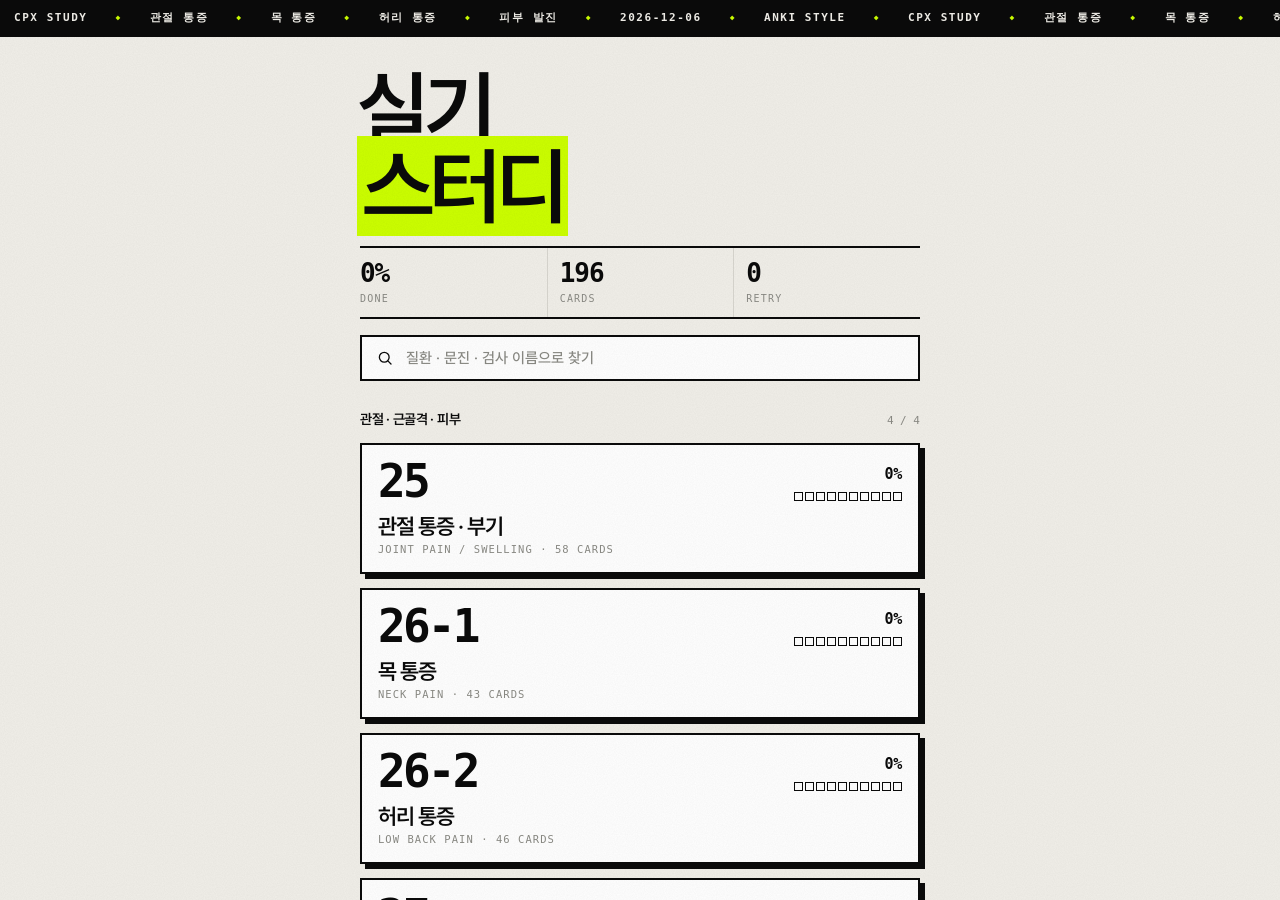
==== commit f7617883: "ㅇ ㅇ" ====
--- a/index.html
+++ b/index.html
@@ -3,24 +3,24 @@
 <head>
 <meta charset="utf-8">
 <meta name="viewport" content="width=device-width,initial-scale=1,viewport-fit=cover">
-<meta name="theme-color" content="#F4F4F6">
+<meta name="theme-color" content="#0A0A0A">
 <title>CPX Study</title>
 <link rel="manifest" href="manifest.webmanifest">
 <link rel="apple-touch-icon" href="icons/icon-192.png">
 <meta name="apple-mobile-web-app-capable" content="yes">
 <meta name="apple-mobile-web-app-status-bar-style" content="default">
 <meta name="apple-mobile-web-app-title" content="CPX">
-<link rel="stylesheet" href="assets/style.css?v=8">
+<link rel="stylesheet" href="assets/style.css?v=9">
 </head>
 <body>
+<div class="ticker"><div class="tk" id="tk"></div></div>
 <div class="scroll"><div class="w">
-  <header class="hero">
-    <div class="hi" id="hi">오늘도 한 바퀴</div>
-    <h1>실기 스터디</h1>
-    <div class="stats">
-      <div class="stat hl"><b id="ovP">0%</b><span>외웠어요</span></div>
-      <div class="stat"><b id="ovN">0</b><span>카드</span></div>
-      <div class="stat"><b id="ovR">0</b><span>다시 볼 것</span></div>
+  <header class="mast">
+    <h1>실기<br><em>스터디</em></h1>
+    <div class="strip">
+      <div><b id="ovP">0%</b><span>done</span></div>
+      <div><b id="ovN">0</b><span>cards</span></div>
+      <div><b id="ovR">0</b><span>retry</span></div>
     </div>
   </header>
   <div class="search"><span id="sic"></span>
@@ -36,13 +36,13 @@
   <div class="r"><button id="instNo">나중에</button><button class="p" id="instGo">추가</button></div>
 </div>
 <script type="module">
-import { $, $$, loadIndex, loadCC, ccStat, getCard, exportProgress, importProgress, resetAll, registerSW, installPrompt, strip } from './assets/store.js?v=8';
-import { ICON, toast } from './assets/ui.js?v=8';
-import { applyPrefOnly } from './assets/enhance.js?v=8';
+import { $, $$, loadIndex, loadCC, ccStat, getCard, exportProgress, importProgress, resetAll, registerSW, installPrompt, strip } from './assets/store.js?v=9';
+import { ICON, toast } from './assets/ui.js?v=9';
+import { applyPrefOnly } from './assets/enhance.js?v=9';
 applyPrefOnly(); registerSW(); installPrompt();
 $('#sic').innerHTML = ICON.search;
-const h = new Date().getHours();
-$('#hi').textContent = h < 5 ? '늦은 밤이에요. 한 덱만' : h < 12 ? '좋은 아침. 한 바퀴 돌까요' : h < 18 ? '오늘도 한 바퀴' : '자기 전 한 덱';
+const tkItems = ['CPX STUDY', '관절 통증', '목 통증', '허리 통증', '피부 발진', new Date().toISOString().slice(0,10), 'ANKI STYLE'];
+$('#tk').innerHTML = [...tkItems, ...tkItems].map(x => `<span>${x}</span>`).join('');
 
 let INDEX = null, SEARCH = null;
 async function draw() {
@@ -51,24 +51,24 @@
   for (const part of INDEX.parts) {
     const rows = [];
     for (const cc of part.ccs) {
-      if (cc.status !== 'ready') { rows.push(`<div class="pass soon"><div class="lab">CPX ${cc.num}</div><h3>${cc.title}</h3><div class="en">준비 중</div></div>`); continue; }
+      if (cc.status !== 'ready') { rows.push(`<div class="blk soon"><div class="no">${cc.num}</div><h3>${cc.title}</h3><div class="en">coming soon</div></div>`); continue; }
       const data = await loadCC(cc.id);
       const s = ccStat(cc.id, data.decks.map(d => d.cards.length));
       let b = 0; data.decks.forEach((d, di) => d.cards.forEach((_, ci) => { if (getCard(cc.id, di, ci).ok === false) b++; }));
       tot += s.total; ok += s.ok; bad += b;
-      const [g1, g2] = cc.grad || ['#1B2A6B', '#6D3BE0'];
-      rows.push(`<a class="pass" href="decks.html?cc=${cc.id}" style="--g1:${g1};--g2:${g2}">
+      const seg = [...Array(10)].map((_, k) => `<i class="${k < Math.round(s.pct / 10) ? 'on' : ''}"></i>`).join('');
+      rows.push(`<a class="blk" href="decks.html?cc=${cc.id}">
+        ${b ? `<span class="tag">RETRY ${b}</span>` : (s.pct === 100 ? `<span class="tag">DONE</span>` : '')}
         <div class="no">${cc.num}</div>
-        <div class="lab">CPX ${cc.num}</div><h3>${cc.title}</h3><div class="en">${cc.en}</div>
-        <div class="pr"><div class="bar"><i data-w="${s.pct}"></i></div><div class="pct">${s.pct}%</div></div>
-        <div class="sub">${s.ok} / ${s.total}장 외움${b ? ` · 다시 ${b}` : ''}</div></a>`);
+        <div class="pr"><b>${s.pct}%</b><div class="seg">${seg}</div></div>
+        <h3>${cc.title}</h3><div class="en">${cc.en} · ${s.total} cards</div></a>`);
     }
     out.push(`<div class="sech"><h2>${part.name}</h2><span>${part.ccs.filter(c => c.status === 'ready').length} / ${part.ccs.length}</span></div>${rows.join('')}`);
   }
   $('#list').innerHTML = out.join('');
   $('#ovP').textContent = (tot ? Math.round(ok / tot * 100) : 0) + '%';
   $('#ovN').textContent = tot; $('#ovR').textContent = bad;
-  requestAnimationFrame(() => requestAnimationFrame(() => $$('.pass .bar i').forEach(i => i.style.width = i.dataset.w + '%')));
+
 }
 draw();
 
--- a/assets/style.css
+++ b/assets/style.css
@@ -13,27 +13,27 @@
   font-display:swap;src:url('fonts/NotoSerifKR-700.woff2') format('woff2')}
 
 /* ═══════════════════════════════════════════════════════════
-   CPX Study v7 — 카드는 물체다.
-   홈: CC마다 색이 있는 패스. 학습: 손가락을 따라오는 카드 스택.
+   CPX Study v8 — chic brutalism
+   뼈색 종이 · 검정 2px 선 · 딱딱한 그림자 · 모노 숫자 · 라임 하나
    ═══════════════════════════════════════════════════════════ */
 :root{
-  --bg:#F4F4F6; --sur:#FFFFFF;
-  --ink:#0C0D12; --ink2:#5E6270; --ink3:#9A9EAA; --line:#E7E8EC; --line2:#F0F1F4;
-  --ok:#16A34A; --ok2:#DCFCE7; --no:#E11D48; --no2:#FFE4E6;
-  --g1:#1B2A6B; --g2:#6D3BE0;              /* CC 색 — 페이지에서 덮어씀 */
+  --bone:#F1EFE9; --paper:#FFFFFF; --ink:#0A0A0A; --ink2:#4A4A46; --ink3:#8A8A84;
+  --line:#0A0A0A; --line2:#D8D6CF; --lime:#CCFF00; --lime2:#E9FF8A;
   --sn:'Pretendard','Pretendard Variable',-apple-system,BlinkMacSystemFont,system-ui,sans-serif;
-  --e:cubic-bezier(.2,.8,.2,1); --spring:cubic-bezier(.34,1.56,.64,1);
-  --col:600px; --gut:20px;
+  --mono:ui-monospace,"SF Mono",Menlo,Consolas,monospace;
+  --e:cubic-bezier(.2,.8,.2,1); --spring:cubic-bezier(.3,1.5,.6,1);
+  --col:600px; --gut:20px; --r:6px;
 }
 :root[data-theme="dark"]{
-  --bg:#0B0C10; --sur:#16171D;
-  --ink:#F2F3F7; --ink2:#A7ABB8; --ink3:#6C7080; --line:#25272F; --line2:#1D1F26;
-  --ok:#4ADE80; --ok2:#123322; --no:#FB7185; --no2:#3A1420;
+  --bone:#0E0E0D; --paper:#171716; --ink:#F4F3EE; --ink2:#B8B7B0; --ink3:#7A7973; --line:#F4F3EE; --line2:#2C2C2A;
 }
 *{box-sizing:border-box;-webkit-tap-highlight-color:transparent}
 html,body{height:100%}
-body{margin:0;background:var(--bg);color:var(--ink);font-family:var(--sn);font-size:15px;line-height:1.55;
+body{margin:0;background:var(--bone);color:var(--ink);font-family:var(--sn);font-size:15px;line-height:1.55;
   word-break:keep-all;-webkit-font-smoothing:antialiased;display:flex;flex-direction:column;overflow:hidden}
+body::after{content:"";position:fixed;inset:0;pointer-events:none;z-index:200;opacity:.5;mix-blend-mode:multiply;
+  background-image:url("data:image/svg+xml;utf8,<svg xmlns='http://www.w3.org/2000/svg' width='160' height='160'><filter id='n'><feTurbulence type='fractalNoise' baseFrequency='.9' numOctaves='2' stitchTiles='stitch'/><feColorMatrix values='0 0 0 0 0 0 0 0 0 0 0 0 0 0 0 0 0 0 .08 0'/></filter><rect width='100%' height='100%' filter='url(%23n)'/></svg>")}
+:root[data-theme="dark"] body::after{mix-blend-mode:screen;opacity:.35}
 button,input{font-family:inherit;color:inherit}
 button{cursor:pointer;border:0;background:none;padding:0;font-size:inherit}
 a{color:inherit;text-decoration:none}
@@ -41,314 +41,286 @@
 .hide{display:none!important}
 .scroll{flex:1;overflow-y:auto;-webkit-overflow-scrolling:touch;overscroll-behavior:contain}
 .w{max-width:var(--col);margin:0 auto;padding:0 var(--gut)}
+.mono{font-family:var(--mono);font-variant-numeric:tabular-nums;letter-spacing:-.02em}
+.lab{font-family:var(--mono);font-size:10.5px;font-weight:700;letter-spacing:.12em;text-transform:uppercase;color:var(--ink2)}
 @view-transition{navigation:auto}
-::view-transition-old(root){animation:vo .16s var(--e) both}
-::view-transition-new(root){animation:vi .28s var(--e) both}
-@keyframes vo{to{opacity:0;transform:scale(.985)}}
-@keyframes vi{from{opacity:0;transform:scale(1.015)}}
-
-/* ─── 상단 ─── */
-.top{flex:0 0 auto;padding:calc(10px + env(safe-area-inset-top)) var(--gut) 8px;
-  display:flex;align-items:center;gap:10px;max-width:calc(var(--col) + 2*var(--gut));margin:0 auto;width:100%}
-.rb{width:40px;height:40px;border-radius:50%;background:var(--sur);display:grid;place-items:center;
-  color:var(--ink);box-shadow:0 1px 2px rgba(12,13,18,.06),0 6px 16px -8px rgba(12,13,18,.18);flex:0 0 40px}
-.rb:active{transform:scale(.94)}
-.rb svg{width:20px;height:20px}
-.rb.ghost{background:rgba(255,255,255,.18);color:#fff;box-shadow:none;backdrop-filter:blur(8px)}
+::view-transition-old(root){animation:vo .12s linear both}
+::view-transition-new(root){animation:vi .22s var(--e) both}
+@keyframes vo{to{opacity:0}}@keyframes vi{from{opacity:0;transform:translateY(8px)}}
+
+/* ─── 티커 ─── */
+.ticker{overflow:hidden;border-bottom:2px solid var(--line);padding-top:env(safe-area-inset-top);background:var(--ink);color:var(--bone)}
+.ticker .tk{display:flex;white-space:nowrap;animation:tk 22s linear infinite;font-family:var(--mono);font-size:11px;
+  font-weight:700;letter-spacing:.14em;text-transform:uppercase;padding:9px 0}
+.ticker .tk span{padding:0 14px}
+.ticker .tk span::after{content:"◆";margin-left:28px;color:var(--lime);font-size:8px;vertical-align:1px}
+@keyframes tk{to{transform:translateX(-50%)}}
+
+/* ─── 상단 바 ─── */
+.top{flex:0 0 auto;border-bottom:2px solid var(--line);background:var(--bone);padding-top:env(safe-area-inset-top)}
+.top .in{max-width:var(--col);margin:0 auto;padding:10px var(--gut);display:flex;align-items:center;gap:12px;min-height:56px}
+.sq{width:40px;height:40px;border:2px solid var(--line);display:grid;place-items:center;flex:0 0 40px;
+  background:var(--paper);transition:.12s}
+.sq:active{background:var(--lime);transform:translate(1px,1px)}
+.sq svg{width:20px;height:20px}
 .tt{flex:1;min-width:0}
-.tt b{display:block;font-size:16px;font-weight:800;letter-spacing:-.03em;line-height:1.25;
-  white-space:nowrap;overflow:hidden;text-overflow:ellipsis}
-.tt span{display:block;font-size:12px;color:var(--ink3);margin-top:1px}
-.tt.w b{color:#fff}.tt.w span{color:rgba(255,255,255,.7)}
-.cnt{font-size:13px;font-weight:700;color:var(--ink2);font-variant-numeric:tabular-nums}
-.cnt.w{color:rgba(255,255,255,.85)}
+.tt b{display:block;font-size:17px;font-weight:800;letter-spacing:-.04em;line-height:1.15;white-space:nowrap;overflow:hidden;text-overflow:ellipsis}
+.tt span{display:block;font-family:var(--mono);font-size:10.5px;letter-spacing:.08em;text-transform:uppercase;color:var(--ink3);margin-top:2px}
+.cnt{font-family:var(--mono);font-size:15px;font-weight:700;letter-spacing:-.02em;font-variant-numeric:tabular-nums}
+.cnt small{color:var(--ink3);font-weight:500}
 
 /* ─── 홈 ─── */
-.hero{padding:calc(28px + env(safe-area-inset-top)) 0 10px}
-.hero .hi{font-size:13px;font-weight:600;color:var(--ink3)}
-.hero h1{font-size:34px;font-weight:800;letter-spacing:-.05em;line-height:1.08;margin:6px 0 16px}
-.stats{display:flex;gap:8px;margin-bottom:26px}
-.stat{flex:1;background:var(--sur);border-radius:16px;padding:14px 14px 12px;
-  box-shadow:0 1px 2px rgba(12,13,18,.04)}
-.stat b{display:block;font-size:24px;font-weight:800;letter-spacing:-.04em;line-height:1}
-.stat span{display:block;font-size:11.5px;color:var(--ink3);font-weight:600;margin-top:6px}
-.stat.hl{background:var(--ink);color:var(--bg)}
-.stat.hl span{color:rgba(255,255,255,.6)}
-:root[data-theme="dark"] .stat.hl{background:#F2F3F7;color:#0B0C10}
-:root[data-theme="dark"] .stat.hl span{color:rgba(0,0,0,.5)}
-.sech{display:flex;align-items:baseline;gap:8px;margin:0 0 12px}
-.sech h2{font-size:17px;font-weight:800;letter-spacing:-.03em;margin:0}
-.sech span{margin-left:auto;font-size:12px;color:var(--ink3);font-weight:600}
-
-/* 패스 카드 */
-.pass{position:relative;display:block;border-radius:24px;padding:20px 20px 18px;color:#fff;
-  background:linear-gradient(135deg,var(--g1),var(--g2));overflow:hidden;margin-bottom:12px;
-  box-shadow:0 14px 34px -18px var(--g2);transition:transform .2s var(--e)}
-.pass::before{content:"";position:absolute;inset:0;
-  background:radial-gradient(120% 90% at 100% 0%,rgba(255,255,255,.22),transparent 55%);pointer-events:none}
-.pass:active{transform:scale(.985)}
-.pass .no{position:absolute;right:18px;top:8px;font-size:78px;font-weight:800;letter-spacing:-.07em;
-  line-height:1;opacity:.16;pointer-events:none}
-.pass .lab{font-size:11px;font-weight:800;letter-spacing:.2em;opacity:.7}
-.pass h3{font-size:22px;font-weight:800;letter-spacing:-.035em;margin:6px 0 2px;line-height:1.2}
-.pass .en{font-size:12.5px;opacity:.7;font-weight:500}
-.pass .pr{display:flex;align-items:center;gap:12px;margin-top:22px}
-.pass .bar{flex:1;height:5px;border-radius:3px;background:rgba(255,255,255,.22);overflow:hidden}
-.pass .bar i{display:block;height:100%;background:#fff;border-radius:3px;width:0;transition:width 1s var(--e)}
-.pass .pct{font-size:15px;font-weight:800;letter-spacing:-.03em;font-variant-numeric:tabular-nums;min-width:40px;text-align:right}
-.pass .sub{font-size:11.5px;opacity:.7;margin-top:6px;font-weight:600}
-.pass.soon{background:var(--sur);color:var(--ink3);box-shadow:none;border:1px dashed var(--line)}
-.pass.soon::before{display:none}
-
-/* 검색 */
-.search{display:flex;align-items:center;gap:10px;background:var(--sur);border-radius:16px;padding:13px 16px;
-  margin:0 0 22px;box-shadow:0 1px 2px rgba(12,13,18,.04)}
-.search svg{width:18px;height:18px;color:var(--ink3)}
-.search input{flex:1;border:0;outline:0;background:none;font-size:15px;color:var(--ink)}
-.search input::placeholder{color:var(--ink3)}
-.hit{display:block;background:var(--sur);border-radius:16px;padding:14px 16px;margin-bottom:8px}
-.hit .loc{font-size:11px;font-weight:800;letter-spacing:.14em;color:var(--ink3);margin-bottom:4px}
-.hit .t{font-size:15px;font-weight:700;margin-bottom:2px;letter-spacing:-.02em}
+.mast{padding:34px 0 0}
+.mast h1{font-size:84px;font-weight:800;letter-spacing:-.07em;line-height:.92;margin:0 0 20px -3px}
+.mast h1 em{font-style:normal;background:var(--lime);padding:0 .06em;box-decoration-break:clone;-webkit-box-decoration-break:clone}
+.strip{display:grid;grid-template-columns:1fr 1fr 1fr;border-top:2px solid var(--line);border-bottom:2px solid var(--line)}
+.strip div{padding:12px 0 11px;border-left:1px solid var(--line2);padding-left:12px}
+.strip div:first-child{border-left:0;padding-left:0}
+.strip b{display:block;font-family:var(--mono);font-size:26px;font-weight:700;letter-spacing:-.04em;line-height:1}
+.strip span{display:block;font-family:var(--mono);font-size:10px;letter-spacing:.12em;text-transform:uppercase;color:var(--ink3);margin-top:5px}
+.search{display:flex;align-items:center;gap:10px;border:2px solid var(--line);background:var(--paper);padding:11px 14px;margin:16px 0 28px}
+.search svg{width:18px;height:18px}
+.search input{flex:1;border:0;outline:0;background:none;font-size:15px;font-weight:600;color:var(--ink)}
+.search input::placeholder{color:var(--ink3);font-weight:500}
+.sech{display:flex;align-items:baseline;gap:10px;margin:0 0 12px}
+.sech h2{font-size:14px;font-weight:800;letter-spacing:-.02em;margin:0;text-transform:uppercase}
+.sech span{margin-left:auto;font-family:var(--mono);font-size:11px;color:var(--ink3)}
+
+.blk{display:block;position:relative;background:var(--paper);border:2px solid var(--line);padding:16px 16px 14px;margin-bottom:14px;
+  box-shadow:5px 5px 0 var(--line);transition:transform .12s var(--e),box-shadow .12s var(--e),background .12s}
+.blk:active{transform:translate(3px,3px);box-shadow:2px 2px 0 var(--line);background:var(--lime)}
+.blk .no{font-family:var(--mono);font-size:46px;font-weight:700;letter-spacing:-.06em;line-height:.9}
+.blk .pr{position:absolute;right:16px;top:18px;text-align:right}
+.blk .pr b{display:block;font-family:var(--mono);font-size:15px;font-weight:700;letter-spacing:-.02em}
+.blk .seg{display:flex;gap:2px;margin-top:6px;justify-content:flex-end}
+.blk .seg i{width:9px;height:9px;border:1.5px solid var(--line);background:var(--paper)}
+.blk .seg i.on{background:var(--ink)}
+.blk h3{font-size:22px;font-weight:800;letter-spacing:-.045em;margin:12px 0 2px;line-height:1.15}
+.blk .en{font-family:var(--mono);font-size:10.5px;letter-spacing:.1em;text-transform:uppercase;color:var(--ink3)}
+.blk .tag{position:absolute;left:-6px;top:-10px;background:var(--lime);border:2px solid var(--line);font-family:var(--mono);
+  font-size:10px;font-weight:700;letter-spacing:.1em;padding:3px 8px;transform:rotate(-3deg)}
+.blk.soon{color:var(--ink3);box-shadow:none;border-style:dashed;background:transparent}
+.hit{display:block;border-bottom:1px solid var(--line2);padding:12px 0}
+.hit .loc{font-family:var(--mono);font-size:10px;letter-spacing:.12em;text-transform:uppercase;color:var(--ink3)}
+.hit .t{font-size:15.5px;font-weight:800;letter-spacing:-.03em;margin:3px 0 2px}
 .hit .x{font-size:12.5px;color:var(--ink2);line-height:1.5}
-.hit mark{background:none;color:var(--ink);font-weight:800;text-decoration:underline;text-decoration-color:var(--g2);text-underline-offset:3px}
-.empty{padding:24px 4px;color:var(--ink3);font-size:13px}
-.foot{margin:24px 0 34px;font-size:12px;color:var(--ink3);line-height:1.8}
-.foot button,.foot a{color:var(--ink2);font-weight:700;font-size:12px}
+.hit mark{background:var(--lime);color:var(--ink);padding:0 2px}
+.empty{padding:24px 0;color:var(--ink3);font-family:var(--mono);font-size:12px}
+.foot{margin:24px 0 36px;padding-top:12px;border-top:2px solid var(--line);font-family:var(--mono);font-size:11px;color:var(--ink3);line-height:1.9}
+.foot button,.foot a{color:var(--ink);font-weight:700;font-size:11px;text-decoration:underline;text-underline-offset:3px}
 
 /* ─── 허브 ─── */
-.hubtop{background:linear-gradient(160deg,var(--g1),var(--g2));color:#fff;
-  padding:0 0 24px;border-radius:0 0 30px 30px;position:relative;overflow:hidden}
-.hubtop::before{content:"";position:absolute;inset:0;background:radial-gradient(90% 70% at 100% 0%,rgba(255,255,255,.2),transparent 55%);pointer-events:none}
-.hubtop .in{max-width:var(--col);margin:0 auto;padding:12px var(--gut) 0;position:relative}
-.hubtop .no{font-size:64px;font-weight:800;letter-spacing:-.07em;line-height:.9;opacity:.35}
-.hubtop h1{font-size:28px;font-weight:800;letter-spacing:-.04em;margin:8px 0 2px;line-height:1.15}
-.hubtop .en{font-size:13px;opacity:.75;font-weight:500}
-.hubtop .row{display:flex;gap:8px;margin-top:22px}
-.hubtop .k{flex:1;background:rgba(255,255,255,.14);backdrop-filter:blur(10px);border-radius:16px;padding:12px 14px}
-.hubtop .k b{display:block;font-size:22px;font-weight:800;letter-spacing:-.04em;line-height:1}
-.hubtop .k span{display:block;font-size:11px;opacity:.75;margin-top:5px;font-weight:600}
-.modes{display:flex;gap:10px;margin:-16px 0 24px;position:relative;z-index:2}
-.mode{flex:1;background:var(--sur);border-radius:20px;padding:16px 16px 14px;
-  box-shadow:0 2px 4px rgba(12,13,18,.04),0 14px 30px -18px rgba(12,13,18,.25)}
-.mode:active{transform:scale(.98)}
-.mode .ic{width:36px;height:36px;border-radius:12px;display:grid;place-items:center;color:#fff;
-  background:linear-gradient(135deg,var(--g1),var(--g2));margin-bottom:12px}
-.mode .ic svg{width:19px;height:19px}
-.mode h3{font-size:17px;font-weight:800;letter-spacing:-.03em;margin:0 0 2px}
-.mode p{font-size:12px;color:var(--ink3);margin:0 0 12px;font-weight:600}
-.mode .bar{height:4px;border-radius:2px;background:var(--line2);overflow:hidden}
-.mode .bar i{display:block;height:100%;border-radius:2px;background:linear-gradient(90deg,var(--g1),var(--g2));width:0;transition:width .8s var(--e)}
-.mode .pc{font-size:12px;font-weight:700;color:var(--ink2);margin-top:8px;font-variant-numeric:tabular-nums}
-
-.deck{display:flex;align-items:center;gap:14px;background:var(--sur);border-radius:18px;padding:14px 16px;margin-bottom:8px}
-.deck:active{transform:scale(.985)}
-.deck .n{width:34px;height:34px;border-radius:11px;display:grid;place-items:center;font-size:13px;font-weight:800;
-  background:var(--line2);color:var(--ink2);flex:0 0 34px}
-.deck.done .n{background:var(--ok2);color:var(--ok)}
+.hub{background:var(--ink);color:var(--bone);border-bottom:2px solid var(--line)}
+.hub .in{max-width:var(--col);margin:0 auto;padding:6px var(--gut) 22px}
+.hub .no{font-family:var(--mono);font-size:112px;font-weight:700;letter-spacing:-.08em;line-height:.85;color:var(--lime);margin-left:-4px}
+.hub h1{font-size:30px;font-weight:800;letter-spacing:-.05em;margin:8px 0 2px;line-height:1.1}
+.hub .en{font-family:var(--mono);font-size:11px;letter-spacing:.12em;text-transform:uppercase;opacity:.6}
+.hub .kk{display:grid;grid-template-columns:1fr 1fr 1fr;margin-top:20px;border-top:1px solid rgba(255,255,255,.2)}
+.hub .kk div{padding:12px 0 0;border-left:1px solid rgba(255,255,255,.2);padding-left:12px}
+.hub .kk div:first-child{border-left:0;padding-left:0}
+.hub .kk b{display:block;font-family:var(--mono);font-size:24px;font-weight:700;letter-spacing:-.04em;line-height:1}
+.hub .kk span{display:block;font-family:var(--mono);font-size:10px;letter-spacing:.12em;text-transform:uppercase;opacity:.6;margin-top:4px}
+.modes{display:grid;grid-template-columns:1fr 1fr;gap:12px;margin:18px 0 26px}
+.mode{display:block;border:2px solid var(--line);background:var(--paper);padding:14px 14px 12px;box-shadow:5px 5px 0 var(--line);transition:.12s}
+.mode:active{transform:translate(3px,3px);box-shadow:2px 2px 0 var(--line)}
+.mode.lime{background:var(--lime)}
+.mode .lab{color:var(--ink)}
+.mode h3{font-size:21px;font-weight:800;letter-spacing:-.045em;margin:12px 0 2px}
+.mode p{font-family:var(--mono);font-size:10.5px;color:var(--ink2);margin:0 0 12px;letter-spacing:.02em}
+.mode .seg{display:flex;gap:2px}
+.mode .seg i{flex:1;height:8px;border:1.5px solid var(--line);background:transparent}
+.mode .seg i.on{background:var(--ink)}
+.mode .pc{font-family:var(--mono);font-size:12px;font-weight:700;margin-top:8px}
+.deck{display:flex;align-items:center;gap:14px;border-top:2px solid var(--line);padding:14px 0;width:100%;text-align:left}
+.deck:last-child{border-bottom:2px solid var(--line)}
+.deck:active{background:var(--lime)}
+.deck .n{font-family:var(--mono);font-size:20px;font-weight:700;letter-spacing:-.04em;width:34px;flex:0 0 34px}
+.deck.done .n{color:var(--ink3);text-decoration:line-through}
 .deck .t{flex:1;min-width:0}
-.deck .t b{display:block;font-size:15.5px;font-weight:700;letter-spacing:-.02em}
+.deck .t b{display:block;font-size:16px;font-weight:800;letter-spacing:-.03em}
 .deck .t span{display:block;font-size:12px;color:var(--ink3);margin-top:1px;white-space:nowrap;overflow:hidden;text-overflow:ellipsis}
-.deck .e{text-align:right}
-.deck .e b{display:block;font-size:15px;font-weight:800;letter-spacing:-.03em;font-variant-numeric:tabular-nums}
-.deck .e span{font-size:11px;color:var(--ink3);font-weight:600}
-.links{display:flex;gap:16px;padding:14px 2px 34px;font-size:13px;color:var(--ink2)}
-.links a{display:flex;align-items:center;gap:6px;font-weight:700}
-.links a svg{width:16px;height:16px;color:var(--ink3)}
+.deck .e{font-family:var(--mono);font-size:12.5px;font-weight:700;text-align:right;letter-spacing:-.02em}
+.deck .e small{display:block;color:var(--ink3);font-weight:500;font-size:10.5px}
+.links{display:flex;gap:18px;padding:16px 0 36px;font-family:var(--mono);font-size:11.5px;text-transform:uppercase;letter-spacing:.08em}
+.links a{display:flex;align-items:center;gap:6px;font-weight:700;text-decoration:underline;text-underline-offset:3px}
+.links a svg{width:15px;height:15px}
 
 /* ─── 학습 (스택) ─── */
-body.study{background:linear-gradient(160deg,var(--g1),var(--g2))}
-.pips{max-width:calc(var(--col) + 2*var(--gut));margin:0 auto;width:100%;padding:0 var(--gut) 6px;display:flex;gap:3px}
-.pips i{flex:1;height:3px;border-radius:2px;background:rgba(255,255,255,.25)}
-.pips i.seen{background:rgba(255,255,255,.55)}
-.pips i.ok{background:#7CFFB0}.pips i.no{background:#FF8AA1}
-.pips i.cur{background:#fff}
-.stage{flex:1;position:relative;min-height:0;padding:10px var(--gut) 6px;max-width:calc(var(--col) + 2*var(--gut));
-  margin:0 auto;width:100%;perspective:1400px;touch-action:pan-y}
-.sc{position:absolute;left:var(--gut);right:var(--gut);top:10px;bottom:6px;border-radius:26px;
-  transform-style:preserve-3d;will-change:transform;
+body.study{background:var(--ink);color:var(--bone)}
+body.study .top{background:var(--ink);border-bottom-color:rgba(255,255,255,.18)}
+body.study .sq{background:transparent;border-color:var(--bone);color:var(--bone)}
+body.study .sq:active{background:var(--lime);color:var(--ink);border-color:var(--lime)}
+body.study .tt span{color:rgba(255,255,255,.5)}
+body.study .cnt small{color:rgba(255,255,255,.4)}
+.pips{max-width:calc(var(--col) + 2*var(--gut));margin:0 auto;width:100%;padding:10px var(--gut) 4px;display:flex;gap:3px}
+.pips i{flex:1;height:6px;border:1.5px solid rgba(255,255,255,.35);background:transparent}
+.pips i.seen{background:rgba(255,255,255,.35)}
+.pips i.ok{background:var(--lime);border-color:var(--lime)}
+.pips i.no{background:#FF5C5C;border-color:#FF5C5C}
+.pips i.cur{border-color:#fff;background:#fff}
+.stage{flex:1;position:relative;min-height:0;padding:12px var(--gut) 8px;max-width:calc(var(--col) + 2*var(--gut));margin:0 auto;width:100%;perspective:1400px;touch-action:pan-y}
+.sc{position:absolute;left:var(--gut);right:var(--gut);top:12px;bottom:8px;transform-style:preserve-3d;will-change:transform;
   transition:transform .42s var(--spring),opacity .3s}
-.sc.c1{transform:translateY(14px) scale(.955);opacity:.9}
-.sc.c2{transform:translateY(28px) scale(.91);opacity:.75}
-.sc.drag{transition:none}
-.sc.fly{transition:transform .38s var(--e),opacity .3s}
+.sc.c1{transform:translate(6px,10px) scale(.97);opacity:.8}
+.sc.c2{transform:translate(12px,20px) scale(.94);opacity:.55}
+.sc.drag{transition:none}.sc.fly{transition:transform .36s var(--e),opacity .3s}
 .sc.flip .fc{transform:rotateY(180deg)}
 .fc{position:absolute;inset:0;transform-style:preserve-3d;transition:transform .5s var(--e)}
-.f{position:absolute;inset:0;background:var(--sur);border-radius:26px;overflow:hidden;
+.f{position:absolute;inset:0;background:#fff;color:#0A0A0A;border:2px solid #0A0A0A;overflow:hidden;
   backface-visibility:hidden;-webkit-backface-visibility:hidden;display:flex;flex-direction:column;
-  box-shadow:0 20px 50px -20px rgba(0,0,0,.45)}
+  box-shadow:8px 8px 0 var(--lime)}
 .f.bk{transform:rotateY(180deg)}
-.stamp{position:absolute;top:22px;padding:7px 12px;border-radius:10px;font-size:14px;font-weight:800;letter-spacing:.06em;
-  border:3px solid;opacity:0;transform:rotate(-12deg);z-index:5;pointer-events:none}
-.stamp.y{right:20px;color:var(--ok);border-color:var(--ok);transform:rotate(12deg)}
-.stamp.n{left:20px;color:var(--no);border-color:var(--no)}
-
-/* 앞면 */
-.ft{display:flex;align-items:center;padding:18px 22px 0}
-.ft .lab{font-size:11px;font-weight:800;letter-spacing:.18em;color:var(--ink3)}
-.ft .seq{margin-left:auto;font-size:12px;font-weight:700;color:var(--ink3);font-variant-numeric:tabular-nums}
-.fm{flex:1;display:flex;flex-direction:column;align-items:center;justify-content:center;text-align:center;padding:10px 26px;overflow:hidden}
-.big{font-weight:800;letter-spacing:-.06em;line-height:1;color:var(--ink)}
-.big.xl{font-size:clamp(96px,30vw,138px)}
-.big.lg{font-size:clamp(24px,6.6vw,32px);letter-spacing:-.04em;line-height:1.2}
-.big.md{font-size:clamp(17px,4.6vw,21px);line-height:1.5;font-weight:600;letter-spacing:-.02em;color:var(--ink)}
-.nm{font-size:16px;font-weight:700;color:var(--ink2);margin-top:14px;letter-spacing:-.02em}
-.mt{font-size:12.5px;color:var(--ink3);margin-top:10px;font-weight:600}
-.fs{display:flex;gap:8px;padding:0 20px 20px}
-.fs div{flex:1;background:var(--line2);border-radius:14px;padding:11px 8px;text-align:center}
-.fs b{display:block;font-size:19px;font-weight:800;letter-spacing:-.04em;line-height:1}
-.fs span{display:block;font-size:10.5px;color:var(--ink3);font-weight:700;margin-top:5px;letter-spacing:.04em}
-
-/* 뒷면 */
-.bh{padding:18px 22px 12px;display:flex;align-items:baseline;gap:10px;border-bottom:1px solid var(--line2)}
-.bh .g{font-size:20px;font-weight:800;letter-spacing:-.04em}
-.bh .n{font-size:12.5px;font-weight:700;color:var(--ink2)}
-.bh .c{margin-left:auto;font-size:11.5px;color:var(--ink3);font-weight:700}
-.bd{flex:1;overflow-y:auto;-webkit-overflow-scrolling:touch;padding:6px 22px 22px;touch-action:pan-y}
-.sum{padding:12px 0 8px;border-bottom:1px solid var(--line2);margin-bottom:6px}
-.sum .lab{display:block;font-size:11px;font-weight:800;letter-spacing:.16em;color:var(--ink3);margin-bottom:8px}
+.stamp{position:absolute;top:26px;padding:8px 14px;font-family:var(--mono);font-size:15px;font-weight:700;letter-spacing:.12em;
+  text-transform:uppercase;border:2px solid #0A0A0A;opacity:0;z-index:5;pointer-events:none}
+.stamp.y{right:22px;background:var(--lime);transform:rotate(8deg)}
+.stamp.n{left:22px;background:#fff;transform:rotate(-8deg)}
+.ft{display:flex;align-items:center;padding:16px 20px 0;font-family:var(--mono);font-size:10.5px;letter-spacing:.12em;text-transform:uppercase;color:#8A8A84}
+.ft .seq{margin-left:auto;font-weight:700;color:#0A0A0A}
+.fm{flex:1;display:flex;flex-direction:column;align-items:center;justify-content:center;text-align:center;padding:10px 24px;overflow:hidden}
+.big{font-weight:800;letter-spacing:-.07em;line-height:.95;color:#0A0A0A}
+.big.xl{font-size:clamp(120px,38vw,170px)}
+.big.lg{font-size:clamp(26px,7vw,34px);letter-spacing:-.045em;line-height:1.15}
+.big.md{font-size:clamp(17px,4.6vw,21px);line-height:1.5;font-weight:600;letter-spacing:-.02em}
+.nm{font-size:16px;font-weight:700;color:#0A0A0A;margin-top:14px;letter-spacing:-.03em;background:var(--lime);padding:2px 8px}
+.mt{font-size:12.5px;color:#8A8A84;margin-top:10px;font-weight:600}
+.fs{display:grid;grid-template-columns:1fr 1fr 1fr;border-top:2px solid #0A0A0A}
+.fs div{padding:12px 8px 13px;text-align:center;border-left:1px solid #D8D6CF}
+.fs div:first-child{border-left:0}
+.fs b{display:block;font-family:var(--mono);font-size:22px;font-weight:700;letter-spacing:-.04em;line-height:1}
+.fs span{display:block;font-family:var(--mono);font-size:9.5px;letter-spacing:.14em;text-transform:uppercase;color:#8A8A84;margin-top:5px}
+.bh{padding:16px 20px 12px;display:flex;align-items:baseline;gap:10px;border-bottom:2px solid #0A0A0A}
+.bh .g{font-size:22px;font-weight:800;letter-spacing:-.05em}
+.bh .n{font-size:12.5px;font-weight:700;color:#4A4A46}
+.bh .c{margin-left:auto;font-family:var(--mono);font-size:10.5px;letter-spacing:.1em;text-transform:uppercase;color:#8A8A84}
+.bd{flex:1;overflow-y:auto;-webkit-overflow-scrolling:touch;padding:6px 20px 22px;touch-action:pan-y;color:#0A0A0A}
+.sum{padding:12px 0 10px;border-bottom:1px solid #D8D6CF;margin-bottom:6px}
+.sum .lab{display:block;margin-bottom:8px;color:#8A8A84}
 .chips{display:flex;flex-wrap:wrap;gap:6px}
-.chips span{font-size:12px;font-weight:700;background:var(--line2);border-radius:9px;padding:6px 10px;letter-spacing:-.01em}
-
-/* 하단 */
+.chips span{font-size:12px;font-weight:700;border:1.5px solid #0A0A0A;padding:5px 9px;letter-spacing:-.01em;background:#fff}
 .bot{flex:0 0 auto;padding:10px var(--gut) calc(14px + env(safe-area-inset-bottom));max-width:calc(var(--col) + 2*var(--gut));margin:0 auto;width:100%}
-.acts{display:flex;align-items:center;justify-content:center;gap:18px}
-.act{width:60px;height:60px;border-radius:50%;background:var(--sur);display:grid;place-items:center;
-  box-shadow:0 10px 24px -12px rgba(0,0,0,.5);transition:transform .15s var(--e)}
-.act:active{transform:scale(.92)}
-.act svg{width:26px;height:26px}
-.act.no{color:var(--no)}.act.ok{color:var(--ok)}
-.act.mid{width:72px;height:72px;background:var(--ink);color:var(--bg)}
-:root[data-theme="dark"] .act.mid{background:#F2F3F7;color:#0B0C10}
-.act.sm{width:44px;height:44px;box-shadow:none;background:rgba(255,255,255,.18);color:#fff;backdrop-filter:blur(8px)}
-.act.sm svg{width:20px;height:20px}
-.hintl{text-align:center;font-size:12px;color:rgba(255,255,255,.75);font-weight:600;margin-top:12px}
-
-/* 완주 */
-.fin{position:fixed;inset:0;z-index:90;display:none;place-items:center;padding:28px;color:#fff;
-  background:linear-gradient(160deg,var(--g1),var(--g2))}
+.acts{display:grid;grid-template-columns:44px 1fr 1.4fr 1fr 44px;gap:8px;align-items:stretch}
+.act{height:54px;border:2px solid var(--bone);color:var(--bone);display:grid;place-items:center;font-family:var(--mono);
+  font-size:12px;font-weight:700;letter-spacing:.12em;text-transform:uppercase;transition:.1s}
+.act:active{transform:translate(2px,2px)}
+.act svg{width:20px;height:20px}
+.act.mid{background:var(--lime);color:#0A0A0A;border-color:var(--lime)}
+.act.no:active{background:#FF5C5C;border-color:#FF5C5C;color:#0A0A0A}
+.act.ok:active{background:var(--lime);border-color:var(--lime);color:#0A0A0A}
+.act.sm{border-color:rgba(255,255,255,.3)}
+.act[disabled]{opacity:.25}
+.hintl{text-align:center;font-family:var(--mono);font-size:10.5px;letter-spacing:.1em;text-transform:uppercase;color:rgba(255,255,255,.45);margin-top:12px}
+.fin{position:fixed;inset:0;z-index:90;display:none;place-items:center;padding:28px;background:var(--lime);color:#0A0A0A}
 .fin.show{display:grid}
-.fin .in{max-width:380px;width:100%;text-align:center}
-.fin .n{font-size:88px;font-weight:800;letter-spacing:-.07em;line-height:1}
-.fin h3{font-size:22px;font-weight:800;letter-spacing:-.035em;margin:14px 0 8px}
-.fin p{font-size:14px;opacity:.85;margin:0 0 20px;line-height:1.6}
-.fin .ls{font-size:13px;font-weight:700;margin-bottom:22px;line-height:1.8;opacity:.95}
-.fbtn{display:block;width:100%;height:54px;border-radius:18px;font-size:15px;font-weight:800;margin-bottom:10px;
-  background:#fff;color:#0C0D12}
-.fbtn.ghost{background:rgba(255,255,255,.16);color:#fff;backdrop-filter:blur(8px)}
-
-/* 시트 · 토스트 */
+.fin .in{max-width:380px;width:100%;text-align:left}
+.fin .n{font-family:var(--mono);font-size:120px;font-weight:700;letter-spacing:-.08em;line-height:.85}
+.fin h3{font-size:26px;font-weight:800;letter-spacing:-.05em;margin:18px 0 8px}
+.fin p{font-size:14px;margin:0 0 18px;line-height:1.6}
+.fin .ls{font-family:var(--mono);font-size:12px;margin-bottom:22px;line-height:1.8;border-top:2px solid #0A0A0A;padding-top:12px}
+.fbtn{display:block;width:100%;height:56px;border:2px solid #0A0A0A;background:#0A0A0A;color:var(--lime);font-size:15px;font-weight:800;letter-spacing:-.02em;margin-bottom:10px;box-shadow:5px 5px 0 #0A0A0A}
+.fbtn.ghost{background:transparent;color:#0A0A0A;box-shadow:none}
 .sheet{position:fixed;inset:0;z-index:100;pointer-events:none}
-.sheet .sh-bg{position:absolute;inset:0;background:rgba(12,13,18,0);transition:background .25s}
-.sheet .sh-panel{position:absolute;left:10px;right:10px;bottom:calc(10px + env(safe-area-inset-bottom));background:var(--sur);
-  border-radius:24px;padding:10px 10px 10px;transform:translateY(120%);transition:transform .34s var(--spring)}
-.sheet.show{pointer-events:auto}.sheet.show .sh-bg{background:rgba(12,13,18,.35)}.sheet.show .sh-panel{transform:none}
-.sh-grab{width:36px;height:4px;border-radius:2px;background:var(--line);margin:4px auto 10px}
-.sh-t{font-size:11px;font-weight:800;letter-spacing:.18em;color:var(--ink3);padding:2px 12px 8px}
-.sh-i{display:flex;align-items:center;gap:12px;width:100%;text-align:left;padding:14px 12px;border-radius:14px;font-size:15px;font-weight:700}
-.sh-i:active{background:var(--line2)}
-.sh-i .sh-ic{width:22px;color:var(--ink2);display:grid;place-items:center}
-.sh-i.danger{color:var(--no)}
-#toast{position:fixed;left:50%;bottom:calc(110px + env(safe-area-inset-bottom));transform:translate(-50%,8px);
-  background:var(--ink);color:var(--bg);font-size:13px;font-weight:700;padding:10px 16px;border-radius:99px;
-  opacity:0;transition:.25s var(--e);pointer-events:none;z-index:110}
+.sheet .sh-bg{position:absolute;inset:0;background:rgba(10,10,10,0);transition:background .2s}
+.sheet .sh-panel{position:absolute;left:12px;right:12px;bottom:calc(12px + env(safe-area-inset-bottom));background:var(--paper);color:var(--ink);
+  border:2px solid var(--line);box-shadow:6px 6px 0 var(--line);padding:10px;transform:translateY(130%);transition:transform .3s var(--spring)}
+.sheet.show{pointer-events:auto}.sheet.show .sh-bg{background:rgba(10,10,10,.5)}.sheet.show .sh-panel{transform:none}
+.sh-grab{display:none}
+.sh-t{font-family:var(--mono);font-size:10.5px;letter-spacing:.14em;text-transform:uppercase;color:var(--ink3);padding:6px 10px 10px;border-bottom:1px solid var(--line2)}
+.sh-i{display:flex;align-items:center;gap:12px;width:100%;text-align:left;padding:14px 10px;font-size:15px;font-weight:800;letter-spacing:-.02em;border-bottom:1px solid var(--line2)}
+.sh-i:last-child{border-bottom:0}.sh-i:active{background:var(--lime)}
+.sh-i .sh-ic{width:22px;display:grid;place-items:center}
+.sh-i.danger{color:#D62828}
+#toast{position:fixed;left:50%;bottom:calc(112px + env(safe-area-inset-bottom));transform:translate(-50%,8px);background:var(--lime);color:#0A0A0A;
+  font-family:var(--mono);font-size:12px;font-weight:700;letter-spacing:.06em;padding:10px 16px;border:2px solid #0A0A0A;box-shadow:4px 4px 0 #0A0A0A;
+  opacity:0;transition:.2s var(--e);pointer-events:none;z-index:110}
 #toast.show{opacity:1;transform:translate(-50%,0)}
 
 /* ─── 본문 요소 ─── */
-.grp{padding:13px 0;border-bottom:1px solid var(--line2)}
-.grp:last-child{border-bottom:0}
-.grp .gl{display:flex;align-items:center;gap:8px;margin-bottom:5px}
+.grp{padding:13px 0;border-bottom:1px solid #D8D6CF}.grp:last-child{border-bottom:0}
+.grp .gl{display:flex;align-items:center;gap:8px;margin-bottom:6px}
 .grp .gt{font-size:12.5px;font-weight:800;letter-spacing:-.01em}
-.gd{font-size:9.5px;font-weight:800;letter-spacing:.14em;padding:3px 7px;border-radius:6px}
-.gd.MUST{color:#fff;background:var(--ink)}
-:root[data-theme="dark"] .gd.MUST{color:#0B0C10;background:#F2F3F7}
-.gd.SHOULD{color:var(--ink2);background:var(--line2)}
-.gd.DROP{color:var(--ink3);background:var(--line2)}
-.say{font-size:16px;font-weight:700;line-height:1.55;letter-spacing:-.02em;margin:0 0 5px}
-.why{font-size:12.5px;color:var(--ink2);line-height:1.58;margin:0}
+.gd{font-family:var(--mono);font-size:9.5px;font-weight:700;letter-spacing:.14em;padding:3px 7px;border:1.5px solid #0A0A0A}
+.gd.MUST{background:#0A0A0A;color:var(--lime)}
+.gd.SHOULD{background:#fff}
+.gd.DROP{color:#8A8A84;border-color:#D8D6CF}
+.say{font-size:16px;font-weight:700;line-height:1.55;letter-spacing:-.025em;margin:0 0 5px}
+.why{font-size:12.5px;color:#4A4A46;line-height:1.58;margin:0}
 .pp{font-size:14.5px;line-height:1.7;margin:0 0 10px}
-.pp b,.rp b{font-weight:800;text-decoration:underline;text-decoration-thickness:2px;text-decoration-color:var(--g2);text-underline-offset:3px}
-.lead{font-size:19px;font-weight:800;line-height:1.4;letter-spacing:-.035em;margin:10px 0 10px}
-.kv{display:flex;gap:12px;padding:10px 0;border-bottom:1px solid var(--line2);font-size:13.5px;line-height:1.58}
+.pp b,.rp b{font-weight:800;background:linear-gradient(transparent 55%,var(--lime) 55%);padding:0 1px}
+.lead{font-size:20px;font-weight:800;line-height:1.35;letter-spacing:-.045em;margin:10px 0 10px}
+.kv{display:flex;gap:12px;padding:10px 0;border-bottom:1px solid #D8D6CF;font-size:13.5px;line-height:1.58}
 .kv:last-child{border-bottom:0}
-.kv b{flex:0 0 84px;font-size:11.5px;font-weight:800;color:var(--ink3);padding-top:3px;letter-spacing:.02em}
+.kv b{flex:0 0 82px;font-family:var(--mono);font-size:10.5px;letter-spacing:.06em;text-transform:uppercase;color:#8A8A84;padding-top:3px}
 .ol{margin:2px 0 0;padding-left:18px}.ol li{font-size:13.5px;line-height:1.6;margin-bottom:3px}
-.note{margin-top:12px;padding:13px 15px;background:var(--line2);border-radius:14px;font-size:13px;line-height:1.6}
+.note{margin-top:12px;padding:12px 14px;border:2px solid #0A0A0A;font-size:13px;line-height:1.6;background:var(--lime2)}
 .note b{font-weight:800}
 .tw{overflow-x:auto;-webkit-overflow-scrolling:touch;margin:12px 0 16px}
 table{border-collapse:collapse;width:100%;font-size:12.5px}
-th{font-size:10.5px;font-weight:800;letter-spacing:.1em;color:var(--ink3);text-align:left;padding:0 10px 7px 0;border-bottom:2px solid var(--ink);white-space:nowrap}
-:root[data-theme="dark"] th{border-bottom-color:#F2F3F7}
-td{padding:9px 10px 9px 0;border-bottom:1px solid var(--line2);vertical-align:top;line-height:1.5}
-td.k{font-weight:700}td.s,td.rz{color:var(--ink2)}td.dx{font-weight:700}
+th{font-family:var(--mono);font-size:10px;letter-spacing:.1em;text-transform:uppercase;color:#8A8A84;text-align:left;padding:0 10px 7px 0;border-bottom:2px solid #0A0A0A;white-space:nowrap}
+td{padding:9px 10px 9px 0;border-bottom:1px solid #D8D6CF;vertical-align:top;line-height:1.5}
+td.k{font-weight:800}td.s,td.rz{color:#4A4A46}td.dx{font-weight:800}
 figure{margin:14px 0 8px;position:relative;cursor:zoom-in}
-figure svg{width:100%;height:auto;border-radius:14px;background:#fff}
-figcaption{font-size:11.5px;color:var(--ink3);margin-top:7px;text-align:center;font-weight:600}
-.numc{font-weight:800;text-decoration:underline;text-decoration-thickness:2px;text-decoration-color:var(--g2);text-underline-offset:3px}
-.zhint{position:absolute;right:10px;top:10px;font-size:10.5px;font-weight:800;color:var(--ink2);background:var(--sur);
-  border-radius:99px;padding:5px 10px;box-shadow:0 1px 4px rgba(0,0,0,.1);pointer-events:none}
-ul.plain{list-style:none;margin:8px 0 16px;padding:0}
-ul.plain li{padding:10px 0;border-bottom:1px solid var(--line2);font-size:13.5px;line-height:1.6}
-ul.plain .g{font-size:9.5px;font-weight:800;letter-spacing:.14em;color:var(--ink3);margin-left:6px}
-ul.deduct{list-style:none;margin:12px 0 16px;padding:0}
-ul.deduct li{padding:8px 0 8px 18px;text-indent:-18px;font-size:13.5px;line-height:1.6;border-bottom:1px solid var(--line2)}
-ul.deduct li::before{content:"–\00a0\00a0";color:var(--no);font-weight:800}
-ol.flow{list-style:none;counter-reset:fl;margin:12px 0 16px;padding:0}
-ol.flow li{counter-increment:fl;position:relative;padding:11px 0 11px 34px;border-bottom:1px solid var(--line2);font-size:13.5px;line-height:1.6}
-ol.flow li::before{content:counter(fl);position:absolute;left:0;top:11px;width:24px;height:24px;border-radius:8px;
-  background:var(--line2);display:grid;place-items:center;font-size:12px;font-weight:800}
-ol.flow .pos{font-size:10px;font-weight:800;letter-spacing:.14em;color:var(--ink3);display:block;margin-bottom:2px}
-.recall{margin:16px 0;padding:14px 16px;border-radius:16px;background:var(--line2)}
-.recall .lb{font-size:10.5px;font-weight:800;letter-spacing:.18em;color:var(--ink3);margin-bottom:8px}
-.recall p{font-size:14px;margin:0 0 .5em;padding-left:20px;text-indent:-20px;line-height:1.6}
-.recall p::before{content:"Q";font-weight:800;margin-right:8px}
+figure svg{width:100%;height:auto;border:2px solid #0A0A0A;background:#fff}
+figcaption{font-family:var(--mono);font-size:10.5px;color:#8A8A84;margin-top:7px;letter-spacing:.04em}
+.numc{font-family:var(--mono);font-weight:700;background:var(--lime);padding:0 3px}
+.zhint{position:absolute;right:10px;top:10px;font-family:var(--mono);font-size:9.5px;letter-spacing:.1em;text-transform:uppercase;background:var(--lime);border:1.5px solid #0A0A0A;padding:3px 7px;pointer-events:none}
+ul.plain{list-style:none;margin:8px 0 16px;padding:0;border-top:2px solid #0A0A0A}
+ul.plain li{padding:10px 0;border-bottom:1px solid #D8D6CF;font-size:13.5px;line-height:1.6}
+ul.plain .g{font-family:var(--mono);font-size:9.5px;letter-spacing:.14em;margin-left:6px;border:1.5px solid #0A0A0A;padding:1px 5px}
+ul.deduct{list-style:none;margin:12px 0 16px;padding:0;border-top:2px solid #0A0A0A}
+ul.deduct li{padding:8px 0 8px 18px;text-indent:-18px;font-size:13.5px;line-height:1.6;border-bottom:1px solid #D8D6CF}
+ul.deduct li::before{content:"✕\00a0\00a0";font-weight:800;font-size:11px}
+ol.flow{list-style:none;counter-reset:fl;margin:12px 0 16px;padding:0;border-top:2px solid #0A0A0A}
+ol.flow li{counter-increment:fl;position:relative;padding:11px 0 11px 36px;border-bottom:1px solid #D8D6CF;font-size:13.5px;line-height:1.6}
+ol.flow li::before{content:counter(fl,decimal-leading-zero);position:absolute;left:0;top:12px;font-family:var(--mono);font-size:12px;font-weight:700}
+ol.flow .pos{font-family:var(--mono);font-size:9.5px;letter-spacing:.14em;text-transform:uppercase;color:#8A8A84;display:block;margin-bottom:2px}
+.recall{margin:16px 0;padding:14px 16px;border:2px solid #0A0A0A;background:#fff}
+.recall .lb{font-family:var(--mono);font-size:10px;letter-spacing:.16em;text-transform:uppercase;color:#8A8A84;margin-bottom:8px}
+.recall p{font-size:14px;margin:0 0 .5em;padding-left:22px;text-indent:-22px;line-height:1.6}
+.recall p::before{content:"Q";font-family:var(--mono);font-weight:700;margin-right:10px;background:var(--lime);padding:0 3px}
 .rdl{margin:4px 0 12px}
-.rdl dt{font-size:10.5px;font-weight:800;letter-spacing:.16em;color:var(--ink3);margin-top:14px}
+.rdl dt{font-family:var(--mono);font-size:10px;letter-spacing:.16em;text-transform:uppercase;color:#8A8A84;margin-top:14px}
 .rdl dd{margin:4px 0 0;font-size:14.5px;line-height:1.62}
 
 /* ─── 학습모드 ─── */
-.rhead{padding:8px 0 18px}
-.rhead .pn{display:inline-grid;place-items:center;min-width:44px;height:44px;padding:0 12px;border-radius:14px;
-  background:linear-gradient(135deg,var(--g1),var(--g2));color:#fff;font-size:18px;font-weight:800;letter-spacing:-.03em}
-.rhead h2{font-size:26px;font-weight:800;letter-spacing:-.045em;line-height:1.2;margin:14px 0 8px}
+.rhead{padding:22px 0 18px;border-bottom:2px solid var(--line)}
+.rhead .pn{display:inline-block;font-family:var(--mono);font-size:11px;font-weight:700;letter-spacing:.14em;text-transform:uppercase;background:var(--lime);border:2px solid var(--line);padding:4px 9px;color:#0A0A0A}
+.rhead h2{font-size:30px;font-weight:800;letter-spacing:-.055em;line-height:1.1;margin:14px 0 8px}
 .rhead p{font-size:14px;color:var(--ink2);line-height:1.62;margin:0}
-.tools{display:flex;align-items:center;gap:8px;padding:0 0 12px}
-.tbtn{font-size:12.5px;font-weight:700;color:var(--ink2);background:var(--sur);border-radius:99px;padding:8px 14px;
-  box-shadow:0 1px 2px rgba(12,13,18,.04)}
-.tbtn:active{transform:scale(.96)}
+.tools{display:flex;align-items:center;gap:8px;padding:14px 0 10px}
+.tbtn{font-family:var(--mono);font-size:11px;font-weight:700;letter-spacing:.08em;text-transform:uppercase;border:2px solid var(--line);background:var(--paper);padding:8px 12px;color:var(--ink)}
+.tbtn:active{background:var(--lime);transform:translate(1px,1px)}
 .vwrap{margin-left:auto;display:flex}.vset{display:flex;gap:6px}
-.vset button{width:36px;height:36px;border-radius:12px;background:var(--sur);color:var(--ink2);display:grid;place-items:center;
-  box-shadow:0 1px 2px rgba(12,13,18,.04)}
-.vset button svg{width:18px;height:18px}
-.acc{background:var(--sur);border-radius:20px;margin-bottom:10px;overflow:hidden}
-.ah{display:flex;align-items:center;gap:12px;width:100%;text-align:left;padding:16px 16px}
-.ah .sq{flex:0 0 32px;height:32px;border-radius:11px;background:var(--line2);display:grid;place-items:center;font-size:13px;font-weight:800;color:var(--ink2);transition:.2s}
-.acc.open .ah .sq{background:linear-gradient(135deg,var(--g1),var(--g2));color:#fff}
-.acc.read .ah .sq{background:var(--ok2);color:var(--ok)}
+.vset button{width:36px;height:36px;border:2px solid var(--line);background:var(--paper);display:grid;place-items:center}
+.vset button:active{background:var(--lime)}
+.vset button svg{width:17px;height:17px}
+.acc{border:2px solid var(--line);background:var(--paper);margin-bottom:12px;box-shadow:5px 5px 0 var(--line)}
+.acc.read{box-shadow:5px 5px 0 var(--lime)}
+.ah{display:flex;align-items:center;gap:12px;width:100%;text-align:left;padding:14px 16px}
+.ah .sq{width:32px;height:32px;flex:0 0 32px;font-family:var(--mono);font-size:13px;font-weight:700}
+.acc.open .ah .sq{background:var(--ink);color:var(--lime)}
+.acc.read .ah .sq{background:var(--lime);color:#0A0A0A}
 .ah .sq svg{width:15px;height:15px}
-.ah .at{flex:1;font-size:16px;font-weight:800;letter-spacing:-.03em;line-height:1.35}
-.ah .cv{color:var(--ink3);transition:transform .25s var(--e)}
-.ah .cv svg{width:18px;height:18px}
+.ah .at{flex:1;font-size:16.5px;font-weight:800;letter-spacing:-.035em;line-height:1.3}
+.ah .cv{transition:transform .25s var(--e)}.ah .cv svg{width:18px;height:18px}
 .acc.open .ah .cv{transform:rotate(90deg)}
-.ab{display:grid;grid-template-rows:0fr;transition:grid-template-rows .32s var(--e)}
+.ab{display:grid;grid-template-rows:0fr;transition:grid-template-rows .3s var(--e)}
 .acc.open .ab{grid-template-rows:1fr}
 .ab>div{overflow:hidden}
-.abi{padding:0 18px 18px}
-.rsub{font-size:13px;color:var(--ink2);margin:0 0 12px}
+.abi{padding:0 16px 16px;border-top:2px solid var(--line);margin-top:0;padding-top:14px}
+.rsub{font-family:var(--mono);font-size:11.5px;color:var(--ink3);margin:0 0 12px;letter-spacing:.02em}
 .rp{font-size:15px;line-height:1.75;margin:0 0 .9em}
 .rp em,.pp em,.say em{font-style:normal;font-weight:800}
-.rp .rsub{display:block;color:var(--ink2);font-size:13px}
-.rp .rnote{display:block;background:var(--line2);border-radius:14px;padding:13px 15px;font-size:13.5px;line-height:1.62}
-.rq{margin:12px 0 16px;padding:14px 16px;border-radius:16px;background:var(--line2)}
-.rq .who{font-size:10px;font-weight:800;letter-spacing:.2em;color:var(--ink3);margin-bottom:6px}
+.rp .rsub{display:block}
+.rp .rnote{display:block;border:2px solid var(--line);background:var(--lime2);padding:12px 14px;font-size:13.5px;line-height:1.6;color:#0A0A0A}
+.rq{margin:12px 0 16px;padding:12px 14px;border-left:4px solid var(--line);background:var(--bone)}
+.rq .who{font-family:var(--mono);font-size:10px;letter-spacing:.2em;text-transform:uppercase;color:var(--ink3);margin-bottom:6px}
 .rq p{font-size:14.5px;line-height:1.62;margin:0 0 .25em}
-.ask{border-top:1px solid var(--line2)}
-.ask:first-child{border-top:0}
-.ask .q{display:flex;align-items:flex-start;gap:12px;width:100%;text-align:left;padding:14px 0;font-size:15px;font-weight:700;line-height:1.5;letter-spacing:-.02em}
-.ask .q .mk{flex:0 0 24px;height:24px;border-radius:8px;background:var(--line2);display:grid;place-items:center;font-size:12px;font-weight:800;color:var(--ink2);margin-top:1px}
-.ask.open .q .mk{background:var(--ink);color:var(--bg)}
-:root[data-theme="dark"] .ask.open .q .mk{background:#F2F3F7;color:#0B0C10}
+.ask{border-top:1px solid var(--line2)}.ask:first-child{border-top:0}
+.ask .q{display:flex;align-items:flex-start;gap:12px;width:100%;text-align:left;padding:14px 0;font-size:15px;font-weight:700;line-height:1.5;letter-spacing:-.025em}
+.ask .q .mk{flex:0 0 24px;height:24px;border:2px solid var(--line);display:grid;place-items:center;font-family:var(--mono);font-size:11px;font-weight:700;margin-top:1px}
+.ask.open .q .mk{background:var(--lime)}
 .ask .q em{font-style:normal}
-.ask .q .en{font-size:11.5px;color:var(--ink3);font-weight:600;margin-left:4px}
+.ask .q .en{font-family:var(--mono);font-size:10.5px;color:var(--ink3);font-weight:500;margin-left:4px;text-transform:uppercase;letter-spacing:.06em}
 .ask .q .gd{margin-left:auto;flex:0 0 auto;align-self:center}
 .ask .a{display:grid;grid-template-rows:0fr;transition:grid-template-rows .3s var(--e)}
 .ask.open .a{grid-template-rows:1fr}
@@ -357,29 +329,29 @@
 .ask .a .rp:last-child{margin-bottom:0}
 .si2 .ai .why{font-size:13px;color:var(--ink2);margin:0 0 10px}
 .si2 .ai .say{font-size:16px;font-weight:700;line-height:1.55;margin:0 0 12px}
-.mark{display:flex;align-items:center;gap:6px;margin:8px 0 0 auto;padding:9px 14px;border-radius:99px;background:var(--line2);color:var(--ink2);font-size:12.5px;font-weight:800}
-.mark svg{width:14px;height:14px}
-.acc.read .mark{background:var(--ok2);color:var(--ok)}
-.pnav{padding:18px 0 34px;display:flex;gap:8px}
-.pbtn{flex:1;height:50px;border-radius:16px;background:var(--sur);font-size:14px;font-weight:800;display:grid;place-items:center;box-shadow:0 1px 2px rgba(12,13,18,.04)}
-.pbtn.ic{flex:0 0 50px}.pbtn.pri{background:var(--ink);color:var(--bg)}
-:root[data-theme="dark"] .pbtn.pri{background:#F2F3F7;color:#0B0C10}
-.pbtn[disabled]{opacity:.3}
+.mark{display:flex;align-items:center;gap:6px;margin:10px 0 0 auto;padding:8px 12px;border:2px solid var(--line);background:var(--paper);font-family:var(--mono);font-size:11px;font-weight:700;letter-spacing:.08em;text-transform:uppercase}
+.mark svg{width:13px;height:13px}
+.acc.read .mark{background:var(--lime)}
+.pnav{padding:18px 0 36px;display:grid;grid-template-columns:50px 1fr 1.3fr 50px;gap:8px}
+.pbtn{height:52px;border:2px solid var(--line);background:var(--paper);font-size:14px;font-weight:800;letter-spacing:-.02em;display:grid;place-items:center;box-shadow:4px 4px 0 var(--line)}
+.pbtn:active{transform:translate(2px,2px);box-shadow:2px 2px 0 var(--line)}
+.pbtn.pri{background:var(--ink);color:var(--lime)}
+.pbtn[disabled]{opacity:.3;box-shadow:none}
 .pbtn svg{width:20px;height:20px}
-.zoom{position:fixed;inset:0;z-index:120;background:rgba(12,13,18,.94);display:none;flex-direction:column;justify-content:center;padding:calc(12px + env(safe-area-inset-top)) 12px calc(12px + env(safe-area-inset-bottom))}
+.zoom{position:fixed;inset:0;z-index:120;background:rgba(10,10,10,.96);display:none;flex-direction:column;justify-content:center;padding:calc(12px + env(safe-area-inset-top)) 12px calc(12px + env(safe-area-inset-bottom))}
 .zoom.show{display:flex}
-.zt{display:flex;align-items:center;gap:12px;color:#E5E7EB;font-size:12.5px;padding:0 4px 10px}
-.zt button{margin-left:auto;font-size:12.5px;font-weight:800;color:#fff;border-radius:99px;padding:8px 16px;background:rgba(255,255,255,.14)}
-.zs{overflow:auto;-webkit-overflow-scrolling:touch;background:#fff;border-radius:16px;padding:10px;display:flex;align-items:flex-start;max-height:calc(100vh - 190px)}
-.zs svg{width:100%;height:auto}
+.zt{display:flex;align-items:center;gap:12px;color:#F1EFE9;font-family:var(--mono);font-size:11px;letter-spacing:.06em;padding:0 4px 10px}
+.zt button{margin-left:auto;font-family:var(--mono);font-size:11px;font-weight:700;letter-spacing:.1em;text-transform:uppercase;color:#0A0A0A;background:var(--lime);border:2px solid var(--lime);padding:8px 14px}
+.zs{overflow:auto;background:#fff;border:2px solid #0A0A0A;padding:10px;display:flex;align-items:flex-start;max-height:calc(100vh - 190px)}
+.zs svg{width:100%;height:auto;border:0}
 .zc{display:flex;gap:8px;padding-top:10px}
-.zc button{flex:1;font-size:13px;font-weight:800;color:#fff;border-radius:14px;padding:12px;background:rgba(255,255,255,.14)}
+.zc button{flex:1;font-family:var(--mono);font-size:12px;font-weight:700;letter-spacing:.1em;color:#F1EFE9;border:2px solid #F1EFE9;padding:12px}
 :root[data-size="s"] .abi,:root[data-size="s"] .bd{zoom:.93}
 :root[data-size="l"] .abi,:root[data-size="l"] .bd{zoom:1.12}
 .frame{flex:1;border:0;width:100%;background:#fff}
-.install{position:fixed;left:14px;right:14px;bottom:calc(14px + env(safe-area-inset-bottom));z-index:80;background:var(--ink);color:var(--bg);border-radius:20px;padding:16px 18px;display:none}
+.install{position:fixed;left:14px;right:14px;bottom:calc(14px + env(safe-area-inset-bottom));z-index:80;background:var(--lime);color:#0A0A0A;border:2px solid #0A0A0A;box-shadow:6px 6px 0 #0A0A0A;padding:16px 18px;display:none}
 .install.show{display:block}
-.install p{margin:0 0 12px;font-size:13.5px;line-height:1.55;opacity:.85}
+.install p{margin:0 0 12px;font-size:13.5px;line-height:1.55;font-weight:600}
 .install .r{display:flex;gap:8px}
-.install button{flex:1;font-size:13px;font-weight:800;padding:11px;border-radius:12px;background:rgba(255,255,255,.14);color:inherit}
-.install button.p{background:var(--bg);color:var(--ink)}
+.install button{flex:1;font-family:var(--mono);font-size:11px;font-weight:700;letter-spacing:.1em;text-transform:uppercase;padding:11px;border:2px solid #0A0A0A;background:transparent}
+.install button.p{background:#0A0A0A;color:var(--lime)}
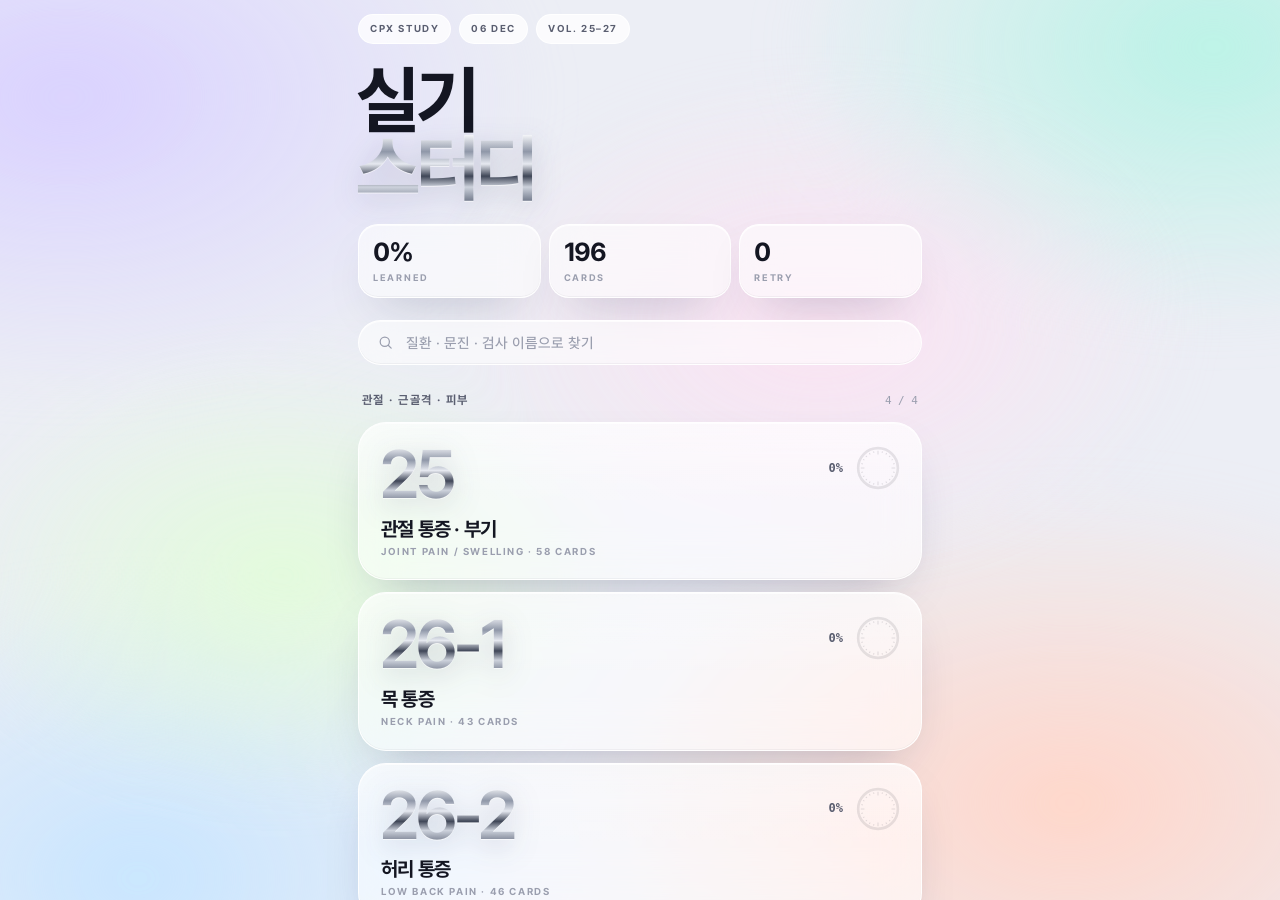
==== commit 1af900fb: "ㅇ ㅁ" ====
--- a/index.html
+++ b/index.html
@@ -3,22 +3,22 @@
 <head>
 <meta charset="utf-8">
 <meta name="viewport" content="width=device-width,initial-scale=1,viewport-fit=cover">
-<meta name="theme-color" content="#0A0A0A">
+<meta name="theme-color" content="#ECEEF5">
 <title>CPX Study</title>
 <link rel="manifest" href="manifest.webmanifest">
 <link rel="apple-touch-icon" href="icons/icon-192.png">
 <meta name="apple-mobile-web-app-capable" content="yes">
 <meta name="apple-mobile-web-app-status-bar-style" content="default">
 <meta name="apple-mobile-web-app-title" content="CPX">
-<link rel="stylesheet" href="assets/style.css?v=9">
+<link rel="stylesheet" href="assets/style.css?v=11">
 </head>
 <body>
 <div class="ticker"><div class="tk" id="tk"></div></div>
 <div class="scroll"><div class="w">
   <header class="mast">
-    <h1>실기<br><em>스터디</em></h1>
+    <h1>실기<em class="chrome">스터디</em></h1>
     <div class="strip">
-      <div><b id="ovP">0%</b><span>done</span></div>
+      <div><b id="ovP">0%</b><span>learned</span></div>
       <div><b id="ovN">0</b><span>cards</span></div>
       <div><b id="ovR">0</b><span>retry</span></div>
     </div>
@@ -36,13 +36,13 @@
   <div class="r"><button id="instNo">나중에</button><button class="p" id="instGo">추가</button></div>
 </div>
 <script type="module">
-import { $, $$, loadIndex, loadCC, ccStat, getCard, exportProgress, importProgress, resetAll, registerSW, installPrompt, strip } from './assets/store.js?v=9';
-import { ICON, toast } from './assets/ui.js?v=9';
-import { applyPrefOnly } from './assets/enhance.js?v=9';
+import { $, $$, loadIndex, loadCC, ccStat, getCard, exportProgress, importProgress, resetAll, registerSW, installPrompt, strip } from './assets/store.js?v=11';
+import { ICON, toast, dial, animateDials } from './assets/ui.js?v=11';
+import { applyPrefOnly } from './assets/enhance.js?v=11';
 applyPrefOnly(); registerSW(); installPrompt();
 $('#sic').innerHTML = ICON.search;
-const tkItems = ['CPX STUDY', '관절 통증', '목 통증', '허리 통증', '피부 발진', new Date().toISOString().slice(0,10), 'ANKI STYLE'];
-$('#tk').innerHTML = [...tkItems, ...tkItems].map(x => `<span>${x}</span>`).join('');
+const d = new Date();
+$('#tk').innerHTML = `<span>CPX Study</span><span>${d.toLocaleDateString('en-GB',{day:'2-digit',month:'short'})}</span><span>Vol. 25–27</span>`;
 
 let INDEX = null, SEARCH = null;
 async function draw() {
@@ -56,11 +56,10 @@
       const s = ccStat(cc.id, data.decks.map(d => d.cards.length));
       let b = 0; data.decks.forEach((d, di) => d.cards.forEach((_, ci) => { if (getCard(cc.id, di, ci).ok === false) b++; }));
       tot += s.total; ok += s.ok; bad += b;
-      const seg = [...Array(10)].map((_, k) => `<i class="${k < Math.round(s.pct / 10) ? 'on' : ''}"></i>`).join('');
       rows.push(`<a class="blk" href="decks.html?cc=${cc.id}">
-        ${b ? `<span class="tag">RETRY ${b}</span>` : (s.pct === 100 ? `<span class="tag">DONE</span>` : '')}
-        <div class="no">${cc.num}</div>
-        <div class="pr"><b>${s.pct}%</b><div class="seg">${seg}</div></div>
+        ${b ? `<span class="tag">Retry ${b}</span>` : (s.pct === 100 ? `<span class="tag">Complete</span>` : '')}
+        <div class="no chrome">${cc.num}</div>
+        <div class="pr"><b>${s.pct}%</b>${dial(s.pct)}</div>
         <h3>${cc.title}</h3><div class="en">${cc.en} · ${s.total} cards</div></a>`);
     }
     out.push(`<div class="sech"><h2>${part.name}</h2><span>${part.ccs.filter(c => c.status === 'ready').length} / ${part.ccs.length}</span></div>${rows.join('')}`);
@@ -68,6 +67,7 @@
   $('#list').innerHTML = out.join('');
   $('#ovP').textContent = (tot ? Math.round(ok / tot * 100) : 0) + '%';
   $('#ovN').textContent = tot; $('#ovR').textContent = bad;
+  animateDials();
 
 }
 draw();
--- a/assets/style.css
+++ b/assets/style.css
@@ -1,4 +1,6 @@
 /* 자체 호스팅 폰트 — 오프라인에서도 동일하게 보이도록 */
+@font-face{font-family:'Pretendard';font-style:normal;font-weight:300;
+  font-display:swap;src:url('fonts/Pretendard-300.woff2') format('woff2')}
 @font-face{font-family:'Pretendard';font-style:normal;font-weight:400;
   font-display:swap;src:url('fonts/Pretendard-400.woff2') format('woff2')}
 @font-face{font-family:'Pretendard';font-style:normal;font-weight:500;
@@ -13,27 +15,45 @@
   font-display:swap;src:url('fonts/NotoSerifKR-700.woff2') format('woff2')}
 
 /* ═══════════════════════════════════════════════════════════
-   CPX Study v8 — chic brutalism
-   뼈색 종이 · 검정 2px 선 · 딱딱한 그림자 · 모노 숫자 · 라임 하나
+   CPX Study v10 — CHROME
+   흐르는 메시 배경 · 불투명 유리 패널 · 크롬 숫자 · 홀로그램 스티커
    ═══════════════════════════════════════════════════════════ */
 :root{
-  --bone:#F1EFE9; --paper:#FFFFFF; --ink:#0A0A0A; --ink2:#4A4A46; --ink3:#8A8A84;
-  --line:#0A0A0A; --line2:#D8D6CF; --lime:#CCFF00; --lime2:#E9FF8A;
+  --bg:#ECEEF5; --ink:#141622; --ink2:#5A5E70; --ink3:#9A9EAE;
+  --glass:rgba(255,255,255,.58); --glass2:rgba(255,255,255,.78); --gline:rgba(255,255,255,.9);
+  --line:rgba(20,22,34,.08); --line2:rgba(20,22,34,.14);
+  --holo:linear-gradient(110deg,#FFD9E4 0%,#FFE6C7 18%,#E4FFD6 36%,#C9F4FF 54%,#D8CCFF 72%,#FFD0F1 90%,#FFD9E4 100%);
+  --chrome:linear-gradient(180deg,#FAFBFD 0%,#8F97A8 26%,#E6E9F0 44%,#3F4657 62%,#CDD2DC 78%,#6E7688 100%);
   --sn:'Pretendard','Pretendard Variable',-apple-system,BlinkMacSystemFont,system-ui,sans-serif;
-  --mono:ui-monospace,"SF Mono",Menlo,Consolas,monospace;
-  --e:cubic-bezier(.2,.8,.2,1); --spring:cubic-bezier(.3,1.5,.6,1);
-  --col:600px; --gut:20px; --r:6px;
+  --mono:ui-monospace,"SF Mono",Menlo,monospace;
+  --e:cubic-bezier(.2,.8,.2,1); --spring:cubic-bezier(.3,1.4,.5,1);
+  --col:600px; --gut:18px; --r:28px;
+  --sh:0 1px 0 rgba(255,255,255,.7) inset,0 -1px 0 rgba(20,22,34,.04) inset,0 20px 50px -24px rgba(40,44,80,.35);
 }
 :root[data-theme="dark"]{
-  --bone:#0E0E0D; --paper:#171716; --ink:#F4F3EE; --ink2:#B8B7B0; --ink3:#7A7973; --line:#F4F3EE; --line2:#2C2C2A;
+  --bg:#0F1018; --ink:#F1F2F8; --ink2:#AEB2C4; --ink3:#666A7C;
+  --glass:rgba(24,26,40,.55); --glass2:rgba(30,32,48,.75); --gline:rgba(255,255,255,.14);
+  --line:rgba(255,255,255,.08); --line2:rgba(255,255,255,.16);
+  --sh:0 1px 0 rgba(255,255,255,.08) inset,0 20px 50px -24px rgba(0,0,0,.7);
 }
 *{box-sizing:border-box;-webkit-tap-highlight-color:transparent}
 html,body{height:100%}
-body{margin:0;background:var(--bone);color:var(--ink);font-family:var(--sn);font-size:15px;line-height:1.55;
-  word-break:keep-all;-webkit-font-smoothing:antialiased;display:flex;flex-direction:column;overflow:hidden}
-body::after{content:"";position:fixed;inset:0;pointer-events:none;z-index:200;opacity:.5;mix-blend-mode:multiply;
-  background-image:url("data:image/svg+xml;utf8,<svg xmlns='http://www.w3.org/2000/svg' width='160' height='160'><filter id='n'><feTurbulence type='fractalNoise' baseFrequency='.9' numOctaves='2' stitchTiles='stitch'/><feColorMatrix values='0 0 0 0 0 0 0 0 0 0 0 0 0 0 0 0 0 0 .08 0'/></filter><rect width='100%' height='100%' filter='url(%23n)'/></svg>")}
-:root[data-theme="dark"] body::after{mix-blend-mode:screen;opacity:.35}
+body{margin:0;background:var(--bg);color:var(--ink);font-family:var(--sn);font-size:15px;line-height:1.55;
+  word-break:keep-all;-webkit-font-smoothing:antialiased;display:flex;flex-direction:column;overflow:hidden;position:relative}
+/* 흐르는 배경 */
+body::before,body::after{content:"";position:fixed;inset:-20%;z-index:-2;pointer-events:none;
+  background:
+   radial-gradient(38% 34% at 18% 22%,#D9D2FF 0%,transparent 70%),
+   radial-gradient(34% 32% at 82% 18%,#BFF1E6 0%,transparent 70%),
+   radial-gradient(40% 36% at 74% 78%,#FFD7CC 0%,transparent 70%),
+   radial-gradient(34% 34% at 22% 84%,#CBE5FF 0%,transparent 70%);
+  filter:blur(28px) saturate(1.15);animation:mesh 26s ease-in-out infinite alternate}
+body::after{background:
+   radial-gradient(30% 28% at 60% 40%,#FFE1F0 0%,transparent 70%),
+   radial-gradient(28% 26% at 30% 60%,#E3FFD9 0%,transparent 70%);
+  animation-duration:34s;animation-direction:alternate-reverse;opacity:.8}
+@keyframes mesh{from{transform:translate(0,0) rotate(0)}to{transform:translate(4%,-3%) rotate(6deg)}}
+:root[data-theme="dark"] body::before{opacity:.35}:root[data-theme="dark"] body::after{opacity:.25}
 button,input{font-family:inherit;color:inherit}
 button{cursor:pointer;border:0;background:none;padding:0;font-size:inherit}
 a{color:inherit;text-decoration:none}
@@ -41,286 +61,294 @@
 .hide{display:none!important}
 .scroll{flex:1;overflow-y:auto;-webkit-overflow-scrolling:touch;overscroll-behavior:contain}
 .w{max-width:var(--col);margin:0 auto;padding:0 var(--gut)}
-.mono{font-family:var(--mono);font-variant-numeric:tabular-nums;letter-spacing:-.02em}
-.lab{font-family:var(--mono);font-size:10.5px;font-weight:700;letter-spacing:.12em;text-transform:uppercase;color:var(--ink2)}
 @view-transition{navigation:auto}
-::view-transition-old(root){animation:vo .12s linear both}
-::view-transition-new(root){animation:vi .22s var(--e) both}
-@keyframes vo{to{opacity:0}}@keyframes vi{from{opacity:0;transform:translateY(8px)}}
-
-/* ─── 티커 ─── */
-.ticker{overflow:hidden;border-bottom:2px solid var(--line);padding-top:env(safe-area-inset-top);background:var(--ink);color:var(--bone)}
-.ticker .tk{display:flex;white-space:nowrap;animation:tk 22s linear infinite;font-family:var(--mono);font-size:11px;
-  font-weight:700;letter-spacing:.14em;text-transform:uppercase;padding:9px 0}
-.ticker .tk span{padding:0 14px}
-.ticker .tk span::after{content:"◆";margin-left:28px;color:var(--lime);font-size:8px;vertical-align:1px}
-@keyframes tk{to{transform:translateX(-50%)}}
-
-/* ─── 상단 바 ─── */
-.top{flex:0 0 auto;border-bottom:2px solid var(--line);background:var(--bone);padding-top:env(safe-area-inset-top)}
-.top .in{max-width:var(--col);margin:0 auto;padding:10px var(--gut);display:flex;align-items:center;gap:12px;min-height:56px}
-.sq{width:40px;height:40px;border:2px solid var(--line);display:grid;place-items:center;flex:0 0 40px;
-  background:var(--paper);transition:.12s}
-.sq:active{background:var(--lime);transform:translate(1px,1px)}
-.sq svg{width:20px;height:20px}
+::view-transition-old(root){animation:vo .18s var(--e) both}
+::view-transition-new(root){animation:vi .4s var(--e) both}
+@keyframes vo{to{opacity:0;transform:scale(.98)}}@keyframes vi{from{opacity:0;transform:scale(1.02)}}
+
+/* 유리 · 크롬 · 홀로 */
+.glass{background:var(--glass);backdrop-filter:blur(22px) saturate(1.4);-webkit-backdrop-filter:blur(22px) saturate(1.4);
+  border:1px solid var(--gline);border-radius:var(--r);box-shadow:var(--sh)}
+.chrome{background:var(--chrome);-webkit-background-clip:text;background-clip:text;color:transparent;
+  filter:drop-shadow(0 1px 0 rgba(255,255,255,.6)) drop-shadow(0 6px 14px rgba(40,44,80,.18))}
+:root[data-theme="dark"] .chrome{filter:drop-shadow(0 6px 14px rgba(0,0,0,.5))}
+.holo{background:var(--holo);background-size:300% 100%;animation:holo 7s linear infinite}
+@keyframes holo{to{background-position:300% 0}}
+.lab{font-size:10.5px;font-weight:700;letter-spacing:.2em;text-transform:uppercase;color:var(--ink3)}
+.mono{font-family:var(--mono);font-variant-numeric:tabular-nums}
+
+/* ─── 상단 ─── */
+.ticker{padding-top:env(safe-area-inset-top)}
+.ticker .tk{display:flex;gap:8px;max-width:var(--col);margin:0 auto;padding:14px var(--gut) 0}
+.ticker .tk span{font-size:10px;font-weight:700;letter-spacing:.16em;text-transform:uppercase;color:var(--ink2);
+  background:var(--glass2);border:1px solid var(--gline);border-radius:99px;padding:6px 11px;white-space:nowrap}
+.ticker .tk span:nth-child(n+4){display:none}
+.top{flex:0 0 auto;padding-top:env(safe-area-inset-top)}
+.top .in{max-width:var(--col);margin:0 auto;padding:12px var(--gut) 10px;display:flex;align-items:center;gap:12px}
+.sq{width:40px;height:40px;display:grid;place-items:center;flex:0 0 40px;border-radius:50%;background:var(--glass2);border:1px solid var(--gline);
+  box-shadow:0 8px 20px -10px rgba(40,44,80,.35);color:var(--ink);transition:transform .15s var(--e)}
+.sq:active{transform:scale(.92)}
+.sq svg{width:18px;height:18px}
 .tt{flex:1;min-width:0}
-.tt b{display:block;font-size:17px;font-weight:800;letter-spacing:-.04em;line-height:1.15;white-space:nowrap;overflow:hidden;text-overflow:ellipsis}
-.tt span{display:block;font-family:var(--mono);font-size:10.5px;letter-spacing:.08em;text-transform:uppercase;color:var(--ink3);margin-top:2px}
-.cnt{font-family:var(--mono);font-size:15px;font-weight:700;letter-spacing:-.02em;font-variant-numeric:tabular-nums}
+.tt b{display:block;font-size:16px;font-weight:700;letter-spacing:-.03em;line-height:1.2;white-space:nowrap;overflow:hidden;text-overflow:ellipsis}
+.tt span{display:block;font-size:10px;font-weight:700;letter-spacing:.16em;text-transform:uppercase;color:var(--ink3);margin-top:3px}
+.cnt{font-family:var(--mono);font-size:14px;font-weight:700;letter-spacing:-.02em}
 .cnt small{color:var(--ink3);font-weight:500}
 
 /* ─── 홈 ─── */
-.mast{padding:34px 0 0}
-.mast h1{font-size:84px;font-weight:800;letter-spacing:-.07em;line-height:.92;margin:0 0 20px -3px}
-.mast h1 em{font-style:normal;background:var(--lime);padding:0 .06em;box-decoration-break:clone;-webkit-box-decoration-break:clone}
-.strip{display:grid;grid-template-columns:1fr 1fr 1fr;border-top:2px solid var(--line);border-bottom:2px solid var(--line)}
-.strip div{padding:12px 0 11px;border-left:1px solid var(--line2);padding-left:12px}
-.strip div:first-child{border-left:0;padding-left:0}
-.strip b{display:block;font-family:var(--mono);font-size:26px;font-weight:700;letter-spacing:-.04em;line-height:1}
-.strip span{display:block;font-family:var(--mono);font-size:10px;letter-spacing:.12em;text-transform:uppercase;color:var(--ink3);margin-top:5px}
-.search{display:flex;align-items:center;gap:10px;border:2px solid var(--line);background:var(--paper);padding:11px 14px;margin:16px 0 28px}
-.search svg{width:18px;height:18px}
-.search input{flex:1;border:0;outline:0;background:none;font-size:15px;font-weight:600;color:var(--ink)}
-.search input::placeholder{color:var(--ink3);font-weight:500}
-.sech{display:flex;align-items:baseline;gap:10px;margin:0 0 12px}
-.sech h2{font-size:14px;font-weight:800;letter-spacing:-.02em;margin:0;text-transform:uppercase}
+.mast{padding:22px 0 0}
+.mast h1{font-size:74px;font-weight:700;letter-spacing:-.06em;line-height:.92;margin:0 0 22px -2px}
+.mast h1 em{font-style:normal;display:block}
+.strip{display:grid;grid-template-columns:1fr 1fr 1fr;gap:8px;margin-bottom:22px}
+.strip div{background:var(--glass);backdrop-filter:blur(18px);-webkit-backdrop-filter:blur(18px);border:1px solid var(--gline);border-radius:20px;padding:14px 14px 12px;box-shadow:var(--sh)}
+.strip b{display:block;font-size:26px;font-weight:700;letter-spacing:-.05em;line-height:1}
+.strip span{display:block;font-size:9.5px;font-weight:700;letter-spacing:.18em;text-transform:uppercase;color:var(--ink3);margin-top:6px}
+.search{display:flex;align-items:center;gap:10px;background:var(--glass);backdrop-filter:blur(18px);-webkit-backdrop-filter:blur(18px);border:1px solid var(--gline);border-radius:99px;padding:12px 18px;margin:0 0 26px;box-shadow:var(--sh)}
+.search svg{width:17px;height:17px;color:var(--ink3)}
+.search input{flex:1;border:0;outline:0;background:none;font-size:14.5px;font-weight:500;color:var(--ink)}
+.search input::placeholder{color:var(--ink3)}
+.sech{display:flex;align-items:baseline;gap:8px;margin:0 0 12px;padding:0 4px}
+.sech h2{font-size:12px;font-weight:700;letter-spacing:.12em;text-transform:uppercase;margin:0;color:var(--ink2)}
 .sech span{margin-left:auto;font-family:var(--mono);font-size:11px;color:var(--ink3)}
 
-.blk{display:block;position:relative;background:var(--paper);border:2px solid var(--line);padding:16px 16px 14px;margin-bottom:14px;
-  box-shadow:5px 5px 0 var(--line);transition:transform .12s var(--e),box-shadow .12s var(--e),background .12s}
-.blk:active{transform:translate(3px,3px);box-shadow:2px 2px 0 var(--line);background:var(--lime)}
-.blk .no{font-family:var(--mono);font-size:46px;font-weight:700;letter-spacing:-.06em;line-height:.9}
-.blk .pr{position:absolute;right:16px;top:18px;text-align:right}
-.blk .pr b{display:block;font-family:var(--mono);font-size:15px;font-weight:700;letter-spacing:-.02em}
-.blk .seg{display:flex;gap:2px;margin-top:6px;justify-content:flex-end}
-.blk .seg i{width:9px;height:9px;border:1.5px solid var(--line);background:var(--paper)}
-.blk .seg i.on{background:var(--ink)}
-.blk h3{font-size:22px;font-weight:800;letter-spacing:-.045em;margin:12px 0 2px;line-height:1.15}
-.blk .en{font-family:var(--mono);font-size:10.5px;letter-spacing:.1em;text-transform:uppercase;color:var(--ink3)}
-.blk .tag{position:absolute;left:-6px;top:-10px;background:var(--lime);border:2px solid var(--line);font-family:var(--mono);
-  font-size:10px;font-weight:700;letter-spacing:.1em;padding:3px 8px;transform:rotate(-3deg)}
-.blk.soon{color:var(--ink3);box-shadow:none;border-style:dashed;background:transparent}
-.hit{display:block;border-bottom:1px solid var(--line2);padding:12px 0}
-.hit .loc{font-family:var(--mono);font-size:10px;letter-spacing:.12em;text-transform:uppercase;color:var(--ink3)}
-.hit .t{font-size:15.5px;font-weight:800;letter-spacing:-.03em;margin:3px 0 2px}
+.blk{display:block;position:relative;background:var(--glass);backdrop-filter:blur(22px) saturate(1.4);-webkit-backdrop-filter:blur(22px) saturate(1.4);
+  border:1px solid var(--gline);border-radius:var(--r);padding:22px 22px 20px;margin-bottom:12px;box-shadow:var(--sh);overflow:hidden;
+  transition:transform .18s var(--e)}
+.blk:active{transform:scale(.98)}
+.blk::after{content:"";position:absolute;left:0;right:0;top:0;height:50%;background:linear-gradient(rgba(255,255,255,.35),transparent);pointer-events:none;border-radius:var(--r) var(--r) 0 0}
+.blk .no{font-size:68px;font-weight:800;letter-spacing:-.07em;line-height:.85;margin-left:-2px;position:relative;z-index:1}
+.blk .pr{position:absolute;right:20px;top:22px;display:flex;align-items:center;gap:12px;z-index:1}
+.blk .pr b{font-family:var(--mono);font-size:12px;font-weight:700;color:var(--ink2)}
+.blk .seg{display:none}
+.blk h3{font-size:20px;font-weight:700;letter-spacing:-.04em;margin:14px 0 3px;line-height:1.2;position:relative;z-index:1}
+.blk .en{font-size:10px;font-weight:700;letter-spacing:.16em;text-transform:uppercase;color:var(--ink3);position:relative;z-index:1}
+.blk .tag{position:absolute;right:16px;bottom:18px;font-size:9.5px;font-weight:800;letter-spacing:.14em;text-transform:uppercase;color:var(--ink);
+  padding:6px 11px;border-radius:99px;transform:rotate(-4deg);z-index:1;box-shadow:0 4px 10px -4px rgba(0,0,0,.25)}
+.blk .tag{background:var(--holo);background-size:300% 100%;animation:holo 7s linear infinite}
+.blk.soon{color:var(--ink3);background:rgba(255,255,255,.25)}
+.dial{width:46px;height:46px;position:relative}
+.dial svg{width:100%;height:100%;overflow:visible}
+.dial .k{stroke:rgba(20,22,34,.12);stroke-width:1}
+.dial .t{fill:none;stroke:rgba(20,22,34,.1);stroke-width:2.5}
+.dial .v{fill:none;stroke:url(#holoStroke);stroke-width:3;stroke-linecap:round;transition:stroke-dashoffset 1.2s var(--e)}
+:root[data-theme="dark"] .dial .k{stroke:rgba(255,255,255,.14)}:root[data-theme="dark"] .dial .t{stroke:rgba(255,255,255,.12)}
+.hit{display:block;background:var(--glass);border:1px solid var(--gline);border-radius:20px;padding:14px 16px;margin-bottom:8px}
+.hit .loc{font-size:9.5px;font-weight:700;letter-spacing:.16em;text-transform:uppercase;color:var(--ink3)}
+.hit .t{font-size:15px;font-weight:700;letter-spacing:-.02em;margin:5px 0 2px}
 .hit .x{font-size:12.5px;color:var(--ink2);line-height:1.5}
-.hit mark{background:var(--lime);color:var(--ink);padding:0 2px}
-.empty{padding:24px 0;color:var(--ink3);font-family:var(--mono);font-size:12px}
-.foot{margin:24px 0 36px;padding-top:12px;border-top:2px solid var(--line);font-family:var(--mono);font-size:11px;color:var(--ink3);line-height:1.9}
-.foot button,.foot a{color:var(--ink);font-weight:700;font-size:11px;text-decoration:underline;text-underline-offset:3px}
+.hit mark{background:var(--holo);border-radius:4px;padding:0 3px;color:var(--ink)}
+.empty{padding:24px 6px;color:var(--ink3);font-size:13px}
+.foot{margin:24px 4px 40px;font-size:11.5px;color:var(--ink3);line-height:1.9}
+.foot button,.foot a{color:var(--ink2);font-weight:700;font-size:11.5px}
 
 /* ─── 허브 ─── */
-.hub{background:var(--ink);color:var(--bone);border-bottom:2px solid var(--line)}
-.hub .in{max-width:var(--col);margin:0 auto;padding:6px var(--gut) 22px}
-.hub .no{font-family:var(--mono);font-size:112px;font-weight:700;letter-spacing:-.08em;line-height:.85;color:var(--lime);margin-left:-4px}
-.hub h1{font-size:30px;font-weight:800;letter-spacing:-.05em;margin:8px 0 2px;line-height:1.1}
-.hub .en{font-family:var(--mono);font-size:11px;letter-spacing:.12em;text-transform:uppercase;opacity:.6}
-.hub .kk{display:grid;grid-template-columns:1fr 1fr 1fr;margin-top:20px;border-top:1px solid rgba(255,255,255,.2)}
-.hub .kk div{padding:12px 0 0;border-left:1px solid rgba(255,255,255,.2);padding-left:12px}
-.hub .kk div:first-child{border-left:0;padding-left:0}
-.hub .kk b{display:block;font-family:var(--mono);font-size:24px;font-weight:700;letter-spacing:-.04em;line-height:1}
-.hub .kk span{display:block;font-family:var(--mono);font-size:10px;letter-spacing:.12em;text-transform:uppercase;opacity:.6;margin-top:4px}
-.modes{display:grid;grid-template-columns:1fr 1fr;gap:12px;margin:18px 0 26px}
-.mode{display:block;border:2px solid var(--line);background:var(--paper);padding:14px 14px 12px;box-shadow:5px 5px 0 var(--line);transition:.12s}
-.mode:active{transform:translate(3px,3px);box-shadow:2px 2px 0 var(--line)}
-.mode.lime{background:var(--lime)}
-.mode .lab{color:var(--ink)}
-.mode h3{font-size:21px;font-weight:800;letter-spacing:-.045em;margin:12px 0 2px}
-.mode p{font-family:var(--mono);font-size:10.5px;color:var(--ink2);margin:0 0 12px;letter-spacing:.02em}
-.mode .seg{display:flex;gap:2px}
-.mode .seg i{flex:1;height:8px;border:1.5px solid var(--line);background:transparent}
-.mode .seg i.on{background:var(--ink)}
-.mode .pc{font-family:var(--mono);font-size:12px;font-weight:700;margin-top:8px}
-.deck{display:flex;align-items:center;gap:14px;border-top:2px solid var(--line);padding:14px 0;width:100%;text-align:left}
-.deck:last-child{border-bottom:2px solid var(--line)}
-.deck:active{background:var(--lime)}
-.deck .n{font-family:var(--mono);font-size:20px;font-weight:700;letter-spacing:-.04em;width:34px;flex:0 0 34px}
-.deck.done .n{color:var(--ink3);text-decoration:line-through}
+.hub .in{max-width:var(--col);margin:0 auto;padding:0 var(--gut) 8px}
+.hub .no{font-size:150px;font-weight:800;letter-spacing:-.09em;line-height:.8;margin:8px 0 0 -6px}
+.hub h1{font-size:28px;font-weight:700;letter-spacing:-.045em;margin:14px 0 4px;line-height:1.15}
+.hub .en{font-size:10px;font-weight:700;letter-spacing:.18em;text-transform:uppercase;color:var(--ink3)}
+.hub .kk{display:grid;grid-template-columns:1fr 1fr 1fr;gap:8px;margin-top:20px}
+.hub .kk div{background:var(--glass);backdrop-filter:blur(18px);-webkit-backdrop-filter:blur(18px);border:1px solid var(--gline);border-radius:20px;padding:13px 14px 11px;box-shadow:var(--sh)}
+.hub .kk b{display:block;font-size:24px;font-weight:700;letter-spacing:-.05em;line-height:1}
+.hub .kk span{display:block;font-size:9.5px;font-weight:700;letter-spacing:.18em;text-transform:uppercase;color:var(--ink3);margin-top:6px}
+.modes{display:grid;grid-template-columns:1fr 1fr;gap:10px;margin:14px 0 24px}
+.mode{display:block;position:relative;background:var(--glass);backdrop-filter:blur(22px) saturate(1.4);-webkit-backdrop-filter:blur(22px) saturate(1.4);
+  border:1px solid var(--gline);border-radius:var(--r);padding:18px 18px 16px;box-shadow:var(--sh);overflow:hidden;transition:transform .18s var(--e)}
+.mode:active{transform:scale(.97)}
+.mode.lime{background:var(--holo);background-size:300% 100%;animation:holo 9s linear infinite;border-color:rgba(255,255,255,.9)}
+.mode .lab{color:var(--ink2)}
+.mode h3{font-size:21px;font-weight:700;letter-spacing:-.045em;margin:14px 0 3px}
+.mode p{font-family:var(--mono);font-size:10.5px;color:var(--ink2);margin:0 0 16px}
+.mode .seg{height:6px;border-radius:3px;background:rgba(20,22,34,.1);position:relative;overflow:hidden}
+.mode .seg i{display:none}
+.mode .seg::after{content:"";position:absolute;left:0;top:0;bottom:0;width:var(--pct,0%);border-radius:3px;background:var(--ink);transition:width 1.2s var(--e)}
+.mode.lime .seg{background:rgba(255,255,255,.55)}
+.mode .pc{font-family:var(--mono);font-size:12px;font-weight:700;margin-top:10px}
+.deck{display:flex;align-items:center;gap:14px;background:var(--glass);backdrop-filter:blur(18px);-webkit-backdrop-filter:blur(18px);border:1px solid var(--gline);border-radius:22px;padding:14px 16px;margin-bottom:8px;width:100%;text-align:left;box-shadow:var(--sh);transition:transform .15s var(--e)}
+.deck:active{transform:scale(.98)}
+.deck .n{width:36px;height:36px;border-radius:50%;display:grid;place-items:center;font-family:var(--mono);font-size:12px;font-weight:700;background:var(--glass2);border:1px solid var(--gline);flex:0 0 36px}
+.deck.done .n{background:var(--ink);color:var(--bg);border-color:var(--ink)}
 .deck .t{flex:1;min-width:0}
-.deck .t b{display:block;font-size:16px;font-weight:800;letter-spacing:-.03em}
+.deck .t b{display:block;font-size:15.5px;font-weight:700;letter-spacing:-.025em}
 .deck .t span{display:block;font-size:12px;color:var(--ink3);margin-top:1px;white-space:nowrap;overflow:hidden;text-overflow:ellipsis}
-.deck .e{font-family:var(--mono);font-size:12.5px;font-weight:700;text-align:right;letter-spacing:-.02em}
-.deck .e small{display:block;color:var(--ink3);font-weight:500;font-size:10.5px}
-.links{display:flex;gap:18px;padding:16px 0 36px;font-family:var(--mono);font-size:11.5px;text-transform:uppercase;letter-spacing:.08em}
-.links a{display:flex;align-items:center;gap:6px;font-weight:700;text-decoration:underline;text-underline-offset:3px}
-.links a svg{width:15px;height:15px}
+.deck .e{font-family:var(--mono);font-size:13px;font-weight:700;text-align:right}
+.deck .e small{display:block;color:var(--ink3);font-weight:500;font-size:10px;letter-spacing:.06em;margin-top:2px}
+.links{display:flex;gap:10px;padding:16px 0 40px}
+.links a{display:flex;align-items:center;gap:7px;font-size:11px;font-weight:700;letter-spacing:.1em;text-transform:uppercase;color:var(--ink2);
+  background:var(--glass2);border:1px solid var(--gline);border-radius:99px;padding:9px 14px}
+.links a svg{width:14px;height:14px;color:var(--ink3)}
 
 /* ─── 학습 (스택) ─── */
-body.study{background:var(--ink);color:var(--bone)}
-body.study .top{background:var(--ink);border-bottom-color:rgba(255,255,255,.18)}
-body.study .sq{background:transparent;border-color:var(--bone);color:var(--bone)}
-body.study .sq:active{background:var(--lime);color:var(--ink);border-color:var(--lime)}
-body.study .tt span{color:rgba(255,255,255,.5)}
-body.study .cnt small{color:rgba(255,255,255,.4)}
-.pips{max-width:calc(var(--col) + 2*var(--gut));margin:0 auto;width:100%;padding:10px var(--gut) 4px;display:flex;gap:3px}
-.pips i{flex:1;height:6px;border:1.5px solid rgba(255,255,255,.35);background:transparent}
-.pips i.seen{background:rgba(255,255,255,.35)}
-.pips i.ok{background:var(--lime);border-color:var(--lime)}
-.pips i.no{background:#FF5C5C;border-color:#FF5C5C}
-.pips i.cur{border-color:#fff;background:#fff}
-.stage{flex:1;position:relative;min-height:0;padding:12px var(--gut) 8px;max-width:calc(var(--col) + 2*var(--gut));margin:0 auto;width:100%;perspective:1400px;touch-action:pan-y}
-.sc{position:absolute;left:var(--gut);right:var(--gut);top:12px;bottom:8px;transform-style:preserve-3d;will-change:transform;
-  transition:transform .42s var(--spring),opacity .3s}
-.sc.c1{transform:translate(6px,10px) scale(.97);opacity:.8}
-.sc.c2{transform:translate(12px,20px) scale(.94);opacity:.55}
-.sc.drag{transition:none}.sc.fly{transition:transform .36s var(--e),opacity .3s}
+.pips{max-width:calc(var(--col) + 2*var(--gut));margin:0 auto;width:100%;padding:6px var(--gut) 0;display:flex;gap:3px}
+.pips i{flex:1;height:4px;border-radius:2px;background:rgba(20,22,34,.1)}
+.pips i.seen{background:rgba(20,22,34,.28)}
+.pips i.ok{background:var(--ink)}.pips i.no{background:#FF6B8A}
+.pips i.cur{background:var(--holo);background-size:300% 100%;animation:holo 5s linear infinite;height:6px;margin-top:-1px}
+:root[data-theme="dark"] .pips i{background:rgba(255,255,255,.12)}:root[data-theme="dark"] .pips i.ok{background:#F1F2F8}
+.stage{flex:1;position:relative;min-height:0;padding:14px var(--gut) 8px;max-width:calc(var(--col) + 2*var(--gut));margin:0 auto;width:100%;perspective:1500px;touch-action:pan-y}
+.sc{position:absolute;left:var(--gut);right:var(--gut);top:14px;bottom:8px;transform-style:preserve-3d;will-change:transform;transition:transform .45s var(--spring),opacity .3s}
+.sc.c1{transform:translateY(12px) scale(.96);opacity:.75}
+.sc.c2{transform:translateY(24px) scale(.92);opacity:.45}
+.sc.drag{transition:none}.sc.fly{transition:transform .38s var(--e),opacity .3s}
 .sc.flip .fc{transform:rotateY(180deg)}
-.fc{position:absolute;inset:0;transform-style:preserve-3d;transition:transform .5s var(--e)}
-.f{position:absolute;inset:0;background:#fff;color:#0A0A0A;border:2px solid #0A0A0A;overflow:hidden;
-  backface-visibility:hidden;-webkit-backface-visibility:hidden;display:flex;flex-direction:column;
-  box-shadow:8px 8px 0 var(--lime)}
+.fc{position:absolute;inset:0;transform-style:preserve-3d;transition:transform .55s var(--e)}
+.f{position:absolute;inset:0;background:var(--glass2);backdrop-filter:blur(26px) saturate(1.5);-webkit-backdrop-filter:blur(26px) saturate(1.5);
+  border:1px solid var(--gline);border-radius:34px;overflow:hidden;backface-visibility:hidden;-webkit-backface-visibility:hidden;
+  display:flex;flex-direction:column;box-shadow:0 1px 0 rgba(255,255,255,.8) inset,0 30px 70px -30px rgba(40,44,80,.45)}
+.f::after{content:"";position:absolute;left:0;right:0;top:0;height:40%;background:linear-gradient(rgba(255,255,255,.45),transparent);pointer-events:none}
 .f.bk{transform:rotateY(180deg)}
-.stamp{position:absolute;top:26px;padding:8px 14px;font-family:var(--mono);font-size:15px;font-weight:700;letter-spacing:.12em;
-  text-transform:uppercase;border:2px solid #0A0A0A;opacity:0;z-index:5;pointer-events:none}
-.stamp.y{right:22px;background:var(--lime);transform:rotate(8deg)}
-.stamp.n{left:22px;background:#fff;transform:rotate(-8deg)}
-.ft{display:flex;align-items:center;padding:16px 20px 0;font-family:var(--mono);font-size:10.5px;letter-spacing:.12em;text-transform:uppercase;color:#8A8A84}
-.ft .seq{margin-left:auto;font-weight:700;color:#0A0A0A}
-.fm{flex:1;display:flex;flex-direction:column;align-items:center;justify-content:center;text-align:center;padding:10px 24px;overflow:hidden}
-.big{font-weight:800;letter-spacing:-.07em;line-height:.95;color:#0A0A0A}
-.big.xl{font-size:clamp(120px,38vw,170px)}
-.big.lg{font-size:clamp(26px,7vw,34px);letter-spacing:-.045em;line-height:1.15}
-.big.md{font-size:clamp(17px,4.6vw,21px);line-height:1.5;font-weight:600;letter-spacing:-.02em}
-.nm{font-size:16px;font-weight:700;color:#0A0A0A;margin-top:14px;letter-spacing:-.03em;background:var(--lime);padding:2px 8px}
-.mt{font-size:12.5px;color:#8A8A84;margin-top:10px;font-weight:600}
-.fs{display:grid;grid-template-columns:1fr 1fr 1fr;border-top:2px solid #0A0A0A}
-.fs div{padding:12px 8px 13px;text-align:center;border-left:1px solid #D8D6CF}
-.fs div:first-child{border-left:0}
-.fs b{display:block;font-family:var(--mono);font-size:22px;font-weight:700;letter-spacing:-.04em;line-height:1}
-.fs span{display:block;font-family:var(--mono);font-size:9.5px;letter-spacing:.14em;text-transform:uppercase;color:#8A8A84;margin-top:5px}
-.bh{padding:16px 20px 12px;display:flex;align-items:baseline;gap:10px;border-bottom:2px solid #0A0A0A}
+.stamp{position:absolute;top:24px;padding:9px 16px;font-size:13px;font-weight:800;letter-spacing:.1em;text-transform:uppercase;border-radius:99px;
+  opacity:0;z-index:5;pointer-events:none;color:var(--ink);box-shadow:0 6px 16px -6px rgba(0,0,0,.3)}
+.stamp.y{right:22px;transform:rotate(8deg);background:var(--holo);background-size:300% 100%;animation:holo 5s linear infinite}
+.stamp.n{left:22px;transform:rotate(-8deg);background:#fff;border:1px solid var(--line2)}
+.ft{display:flex;align-items:center;padding:20px 24px 0;font-size:10px;font-weight:700;letter-spacing:.18em;text-transform:uppercase;color:var(--ink3);position:relative;z-index:1}
+.ft .seq{margin-left:auto;font-family:var(--mono);letter-spacing:0;color:var(--ink)}
+.fm{flex:1;display:flex;flex-direction:column;align-items:center;justify-content:center;text-align:center;padding:10px 26px;overflow:hidden;position:relative;z-index:1}
+.big{font-weight:800;letter-spacing:-.07em;line-height:.95}
+.big.xl{font-size:clamp(150px,44vw,200px)}
+.big.lg{font-size:clamp(26px,7vw,34px);letter-spacing:-.045em;line-height:1.16;color:var(--ink)}
+.big.md{font-size:clamp(17px,4.6vw,21px);line-height:1.5;font-weight:600;letter-spacing:-.02em;color:var(--ink)}
+.big.xl,.big.lg{background:var(--chrome);-webkit-background-clip:text;background-clip:text;color:transparent;filter:drop-shadow(0 1px 0 rgba(255,255,255,.7)) drop-shadow(0 8px 16px rgba(40,44,80,.22))}
+:root[data-theme="dark"] .big.xl,:root[data-theme="dark"] .big.lg{filter:drop-shadow(0 8px 20px rgba(0,0,0,.6))}
+.nm{font-size:15px;font-weight:700;color:var(--ink);margin-top:14px;letter-spacing:-.02em;background:var(--glass2);border:1px solid var(--gline);border-radius:99px;padding:7px 14px}
+.mt{font-size:12.5px;color:var(--ink3);margin-top:10px;font-weight:600}
+.fs{display:flex;gap:8px;padding:0 18px 18px;position:relative;z-index:1}
+.fs div{flex:1;background:rgba(255,255,255,.5);border:1px solid var(--gline);border-radius:18px;padding:12px 8px;text-align:center}
+:root[data-theme="dark"] .fs div{background:rgba(255,255,255,.06)}
+.fs b{display:block;font-size:20px;font-weight:800;letter-spacing:-.05em;line-height:1}
+.fs span{display:block;font-size:9px;font-weight:700;letter-spacing:.18em;text-transform:uppercase;color:var(--ink3);margin-top:5px}
+.bh{padding:18px 22px 12px;display:flex;align-items:baseline;gap:10px;border-bottom:1px solid var(--line);position:relative;z-index:1}
 .bh .g{font-size:22px;font-weight:800;letter-spacing:-.05em}
-.bh .n{font-size:12.5px;font-weight:700;color:#4A4A46}
-.bh .c{margin-left:auto;font-family:var(--mono);font-size:10.5px;letter-spacing:.1em;text-transform:uppercase;color:#8A8A84}
-.bd{flex:1;overflow-y:auto;-webkit-overflow-scrolling:touch;padding:6px 20px 22px;touch-action:pan-y;color:#0A0A0A}
-.sum{padding:12px 0 10px;border-bottom:1px solid #D8D6CF;margin-bottom:6px}
-.sum .lab{display:block;margin-bottom:8px;color:#8A8A84}
+.bh .n{font-size:12.5px;font-weight:700;color:var(--ink2)}
+.bh .c{margin-left:auto;font-size:10px;font-weight:700;letter-spacing:.14em;text-transform:uppercase;color:var(--ink3)}
+.bd{flex:1;overflow-y:auto;-webkit-overflow-scrolling:touch;padding:6px 22px 22px;touch-action:pan-y;position:relative;z-index:1}
+.sum{padding:12px 0 10px;border-bottom:1px solid var(--line);margin-bottom:6px}
+.sum .lab{display:block;margin-bottom:8px}
 .chips{display:flex;flex-wrap:wrap;gap:6px}
-.chips span{font-size:12px;font-weight:700;border:1.5px solid #0A0A0A;padding:5px 9px;letter-spacing:-.01em;background:#fff}
+.chips span{font-size:12px;font-weight:700;background:rgba(255,255,255,.55);border:1px solid var(--gline);border-radius:99px;padding:6px 11px}
+:root[data-theme="dark"] .chips span{background:rgba(255,255,255,.08)}
 .bot{flex:0 0 auto;padding:10px var(--gut) calc(14px + env(safe-area-inset-bottom));max-width:calc(var(--col) + 2*var(--gut));margin:0 auto;width:100%}
-.acts{display:grid;grid-template-columns:44px 1fr 1.4fr 1fr 44px;gap:8px;align-items:stretch}
-.act{height:54px;border:2px solid var(--bone);color:var(--bone);display:grid;place-items:center;font-family:var(--mono);
-  font-size:12px;font-weight:700;letter-spacing:.12em;text-transform:uppercase;transition:.1s}
-.act:active{transform:translate(2px,2px)}
-.act svg{width:20px;height:20px}
-.act.mid{background:var(--lime);color:#0A0A0A;border-color:var(--lime)}
-.act.no:active{background:#FF5C5C;border-color:#FF5C5C;color:#0A0A0A}
-.act.ok:active{background:var(--lime);border-color:var(--lime);color:#0A0A0A}
-.act.sm{border-color:rgba(255,255,255,.3)}
-.act[disabled]{opacity:.25}
-.hintl{text-align:center;font-family:var(--mono);font-size:10.5px;letter-spacing:.1em;text-transform:uppercase;color:rgba(255,255,255,.45);margin-top:12px}
-.fin{position:fixed;inset:0;z-index:90;display:none;place-items:center;padding:28px;background:var(--lime);color:#0A0A0A}
+.acts{display:grid;grid-template-columns:48px 1fr 1.25fr 1fr 48px;gap:8px;align-items:stretch}
+.act{height:54px;border-radius:99px;display:grid;place-items:center;font-size:12px;font-weight:800;letter-spacing:.08em;text-transform:uppercase;
+  background:var(--glass2);backdrop-filter:blur(18px);-webkit-backdrop-filter:blur(18px);border:1px solid var(--gline);color:var(--ink);box-shadow:var(--sh);transition:transform .12s var(--e)}
+.act:active{transform:scale(.93)}
+.act svg{width:18px;height:18px}
+.act.mid{background:var(--ink);color:var(--bg);border-color:var(--ink)}
+:root[data-theme="dark"] .act.mid{background:#F1F2F8;color:#0F1018}
+.act.ok{background:var(--holo);background-size:300% 100%;animation:holo 7s linear infinite;color:var(--ink)}
+.act.no{color:#D9365E}
+.act.sm{color:var(--ink3)}
+.act[disabled]{opacity:.3}
+.hintl{text-align:center;font-size:10px;font-weight:700;letter-spacing:.16em;text-transform:uppercase;color:var(--ink3);margin-top:12px}
+.fin{position:fixed;inset:0;z-index:90;display:none;place-items:center;padding:28px;background:var(--holo);background-size:300% 100%;animation:holo 12s linear infinite;color:var(--ink)}
 .fin.show{display:grid}
-.fin .in{max-width:380px;width:100%;text-align:left}
-.fin .n{font-family:var(--mono);font-size:120px;font-weight:700;letter-spacing:-.08em;line-height:.85}
-.fin h3{font-size:26px;font-weight:800;letter-spacing:-.05em;margin:18px 0 8px}
-.fin p{font-size:14px;margin:0 0 18px;line-height:1.6}
-.fin .ls{font-family:var(--mono);font-size:12px;margin-bottom:22px;line-height:1.8;border-top:2px solid #0A0A0A;padding-top:12px}
-.fbtn{display:block;width:100%;height:56px;border:2px solid #0A0A0A;background:#0A0A0A;color:var(--lime);font-size:15px;font-weight:800;letter-spacing:-.02em;margin-bottom:10px;box-shadow:5px 5px 0 #0A0A0A}
-.fbtn.ghost{background:transparent;color:#0A0A0A;box-shadow:none}
+.fin .in{max-width:380px;width:100%;background:var(--glass2);backdrop-filter:blur(20px);border:1px solid var(--gline);border-radius:34px;padding:30px 26px;box-shadow:var(--sh)}
+.fin .n{font-size:110px;font-weight:800;letter-spacing:-.08em;line-height:.85}
+.fin .n{background:var(--chrome);-webkit-background-clip:text;background-clip:text;color:transparent}
+.fin h3{font-size:24px;font-weight:800;letter-spacing:-.045em;margin:16px 0 8px}
+.fin p{font-size:14px;color:var(--ink2);margin:0 0 18px;line-height:1.6}
+.fin .ls{font-size:12.5px;font-weight:600;margin-bottom:22px;line-height:1.8;border-top:1px solid var(--line);padding-top:12px}
+.fbtn{display:block;width:100%;height:54px;border-radius:99px;background:var(--ink);color:var(--bg);font-size:12px;font-weight:800;letter-spacing:.1em;text-transform:uppercase;margin-bottom:10px}
+.fbtn.ghost{background:var(--glass2);color:var(--ink);border:1px solid var(--gline)}
 .sheet{position:fixed;inset:0;z-index:100;pointer-events:none}
-.sheet .sh-bg{position:absolute;inset:0;background:rgba(10,10,10,0);transition:background .2s}
-.sheet .sh-panel{position:absolute;left:12px;right:12px;bottom:calc(12px + env(safe-area-inset-bottom));background:var(--paper);color:var(--ink);
-  border:2px solid var(--line);box-shadow:6px 6px 0 var(--line);padding:10px;transform:translateY(130%);transition:transform .3s var(--spring)}
-.sheet.show{pointer-events:auto}.sheet.show .sh-bg{background:rgba(10,10,10,.5)}.sheet.show .sh-panel{transform:none}
-.sh-grab{display:none}
-.sh-t{font-family:var(--mono);font-size:10.5px;letter-spacing:.14em;text-transform:uppercase;color:var(--ink3);padding:6px 10px 10px;border-bottom:1px solid var(--line2)}
-.sh-i{display:flex;align-items:center;gap:12px;width:100%;text-align:left;padding:14px 10px;font-size:15px;font-weight:800;letter-spacing:-.02em;border-bottom:1px solid var(--line2)}
-.sh-i:last-child{border-bottom:0}.sh-i:active{background:var(--lime)}
-.sh-i .sh-ic{width:22px;display:grid;place-items:center}
-.sh-i.danger{color:#D62828}
-#toast{position:fixed;left:50%;bottom:calc(112px + env(safe-area-inset-bottom));transform:translate(-50%,8px);background:var(--lime);color:#0A0A0A;
-  font-family:var(--mono);font-size:12px;font-weight:700;letter-spacing:.06em;padding:10px 16px;border:2px solid #0A0A0A;box-shadow:4px 4px 0 #0A0A0A;
-  opacity:0;transition:.2s var(--e);pointer-events:none;z-index:110}
+.sheet .sh-bg{position:absolute;inset:0;background:rgba(20,22,34,0);transition:background .25s}
+.sheet .sh-panel{position:absolute;left:10px;right:10px;bottom:calc(10px + env(safe-area-inset-bottom));background:var(--glass2);backdrop-filter:blur(24px);-webkit-backdrop-filter:blur(24px);
+  border:1px solid var(--gline);border-radius:30px;padding:8px 8px 8px;transform:translateY(120%);transition:transform .38s var(--spring);box-shadow:var(--sh)}
+.sheet.show{pointer-events:auto}.sheet.show .sh-bg{background:rgba(20,22,34,.25)}.sheet.show .sh-panel{transform:none}
+.sh-grab{width:36px;height:5px;border-radius:3px;background:rgba(20,22,34,.15);margin:6px auto 10px}
+.sh-t{font-size:10px;font-weight:700;letter-spacing:.18em;text-transform:uppercase;color:var(--ink3);padding:2px 14px 8px}
+.sh-i{display:flex;align-items:center;gap:12px;width:100%;text-align:left;padding:14px 14px;border-radius:20px;font-size:15px;font-weight:700}
+.sh-i:active{background:rgba(255,255,255,.6)}
+.sh-i .sh-ic{width:22px;color:var(--ink2);display:grid;place-items:center}
+.sh-i.danger{color:#D9365E}
+#toast{position:fixed;left:50%;bottom:calc(112px + env(safe-area-inset-bottom));transform:translate(-50%,8px);background:var(--ink);color:var(--bg);font-size:12px;font-weight:700;letter-spacing:.06em;padding:10px 18px;border-radius:99px;opacity:0;transition:.25s var(--e);pointer-events:none;z-index:110}
 #toast.show{opacity:1;transform:translate(-50%,0)}
 
 /* ─── 본문 요소 ─── */
-.grp{padding:13px 0;border-bottom:1px solid #D8D6CF}.grp:last-child{border-bottom:0}
+.grp{padding:13px 0;border-bottom:1px solid var(--line)}.grp:last-child{border-bottom:0}
 .grp .gl{display:flex;align-items:center;gap:8px;margin-bottom:6px}
 .grp .gt{font-size:12.5px;font-weight:800;letter-spacing:-.01em}
-.gd{font-family:var(--mono);font-size:9.5px;font-weight:700;letter-spacing:.14em;padding:3px 7px;border:1.5px solid #0A0A0A}
-.gd.MUST{background:#0A0A0A;color:var(--lime)}
-.gd.SHOULD{background:#fff}
-.gd.DROP{color:#8A8A84;border-color:#D8D6CF}
+.gd{font-size:9.5px;font-weight:800;letter-spacing:.14em;padding:3px 8px;border-radius:99px;border:1px solid var(--line2)}
+.gd.MUST{background:var(--ink);color:var(--bg);border-color:var(--ink)}
+.gd.SHOULD{background:rgba(255,255,255,.5)}
+.gd.DROP{color:var(--ink3);border-color:var(--line)}
 .say{font-size:16px;font-weight:700;line-height:1.55;letter-spacing:-.025em;margin:0 0 5px}
-.why{font-size:12.5px;color:#4A4A46;line-height:1.58;margin:0}
+.why{font-size:12.5px;color:var(--ink2);line-height:1.58;margin:0}
 .pp{font-size:14.5px;line-height:1.7;margin:0 0 10px}
-.pp b,.rp b{font-weight:800;background:linear-gradient(transparent 55%,var(--lime) 55%);padding:0 1px}
+.pp b,.rp b{font-weight:800;background:var(--holo);background-size:300% 100%;border-radius:4px;padding:0 3px}
 .lead{font-size:20px;font-weight:800;line-height:1.35;letter-spacing:-.045em;margin:10px 0 10px}
-.kv{display:flex;gap:12px;padding:10px 0;border-bottom:1px solid #D8D6CF;font-size:13.5px;line-height:1.58}
+.kv{display:flex;gap:12px;padding:10px 0;border-bottom:1px solid var(--line);font-size:13.5px;line-height:1.58}
 .kv:last-child{border-bottom:0}
-.kv b{flex:0 0 82px;font-family:var(--mono);font-size:10.5px;letter-spacing:.06em;text-transform:uppercase;color:#8A8A84;padding-top:3px}
+.kv b{flex:0 0 84px;font-size:10px;font-weight:800;letter-spacing:.12em;text-transform:uppercase;color:var(--ink3);padding-top:3px}
 .ol{margin:2px 0 0;padding-left:18px}.ol li{font-size:13.5px;line-height:1.6;margin-bottom:3px}
-.note{margin-top:12px;padding:12px 14px;border:2px solid #0A0A0A;font-size:13px;line-height:1.6;background:var(--lime2)}
-.note b{font-weight:800}
+.note{margin-top:12px;padding:13px 15px;border-radius:18px;background:rgba(255,255,255,.55);border:1px solid var(--gline);font-size:13px;line-height:1.6}
+:root[data-theme="dark"] .note{background:rgba(255,255,255,.06)}
+.note b{font-weight:800;background:none;padding:0}
 .tw{overflow-x:auto;-webkit-overflow-scrolling:touch;margin:12px 0 16px}
 table{border-collapse:collapse;width:100%;font-size:12.5px}
-th{font-family:var(--mono);font-size:10px;letter-spacing:.1em;text-transform:uppercase;color:#8A8A84;text-align:left;padding:0 10px 7px 0;border-bottom:2px solid #0A0A0A;white-space:nowrap}
-td{padding:9px 10px 9px 0;border-bottom:1px solid #D8D6CF;vertical-align:top;line-height:1.5}
-td.k{font-weight:800}td.s,td.rz{color:#4A4A46}td.dx{font-weight:800}
+th{font-size:9.5px;font-weight:800;letter-spacing:.14em;text-transform:uppercase;color:var(--ink3);text-align:left;padding:0 10px 7px 0;border-bottom:1px solid var(--line2);white-space:nowrap}
+td{padding:9px 10px 9px 0;border-bottom:1px solid var(--line);vertical-align:top;line-height:1.5}
+td.k{font-weight:700}td.s,td.rz{color:var(--ink2)}td.dx{font-weight:700}
 figure{margin:14px 0 8px;position:relative;cursor:zoom-in}
-figure svg{width:100%;height:auto;border:2px solid #0A0A0A;background:#fff}
-figcaption{font-family:var(--mono);font-size:10.5px;color:#8A8A84;margin-top:7px;letter-spacing:.04em}
-.numc{font-family:var(--mono);font-weight:700;background:var(--lime);padding:0 3px}
-.zhint{position:absolute;right:10px;top:10px;font-family:var(--mono);font-size:9.5px;letter-spacing:.1em;text-transform:uppercase;background:var(--lime);border:1.5px solid #0A0A0A;padding:3px 7px;pointer-events:none}
-ul.plain{list-style:none;margin:8px 0 16px;padding:0;border-top:2px solid #0A0A0A}
-ul.plain li{padding:10px 0;border-bottom:1px solid #D8D6CF;font-size:13.5px;line-height:1.6}
-ul.plain .g{font-family:var(--mono);font-size:9.5px;letter-spacing:.14em;margin-left:6px;border:1.5px solid #0A0A0A;padding:1px 5px}
-ul.deduct{list-style:none;margin:12px 0 16px;padding:0;border-top:2px solid #0A0A0A}
-ul.deduct li{padding:8px 0 8px 18px;text-indent:-18px;font-size:13.5px;line-height:1.6;border-bottom:1px solid #D8D6CF}
-ul.deduct li::before{content:"✕\00a0\00a0";font-weight:800;font-size:11px}
-ol.flow{list-style:none;counter-reset:fl;margin:12px 0 16px;padding:0;border-top:2px solid #0A0A0A}
-ol.flow li{counter-increment:fl;position:relative;padding:11px 0 11px 36px;border-bottom:1px solid #D8D6CF;font-size:13.5px;line-height:1.6}
-ol.flow li::before{content:counter(fl,decimal-leading-zero);position:absolute;left:0;top:12px;font-family:var(--mono);font-size:12px;font-weight:700}
-ol.flow .pos{font-family:var(--mono);font-size:9.5px;letter-spacing:.14em;text-transform:uppercase;color:#8A8A84;display:block;margin-bottom:2px}
-.recall{margin:16px 0;padding:14px 16px;border:2px solid #0A0A0A;background:#fff}
-.recall .lb{font-family:var(--mono);font-size:10px;letter-spacing:.16em;text-transform:uppercase;color:#8A8A84;margin-bottom:8px}
+figure svg{width:100%;height:auto;border-radius:18px;background:#fff;border:1px solid var(--gline);box-shadow:var(--sh)}
+figcaption{font-size:10px;font-weight:700;letter-spacing:.1em;text-transform:uppercase;color:var(--ink3);margin-top:8px;text-align:center}
+.numc{font-weight:800;background:var(--holo);border-radius:4px;padding:0 3px}
+.zhint{position:absolute;right:10px;top:10px;font-size:9.5px;font-weight:800;letter-spacing:.12em;text-transform:uppercase;background:var(--glass2);border:1px solid var(--gline);border-radius:99px;padding:5px 10px;pointer-events:none}
+ul.plain{list-style:none;margin:8px 0 16px;padding:0}
+ul.plain li{padding:10px 0;border-bottom:1px solid var(--line);font-size:13.5px;line-height:1.6}
+ul.plain .g{font-size:9px;font-weight:800;letter-spacing:.14em;color:var(--ink3);margin-left:6px}
+ul.deduct{list-style:none;margin:12px 0 16px;padding:0}
+ul.deduct li{padding:8px 0 8px 18px;text-indent:-18px;font-size:13.5px;line-height:1.6;border-bottom:1px solid var(--line)}
+ul.deduct li::before{content:"✕\00a0\00a0";color:#D9365E;font-size:11px;font-weight:800}
+ol.flow{list-style:none;counter-reset:fl;margin:12px 0 16px;padding:0}
+ol.flow li{counter-increment:fl;position:relative;padding:11px 0 11px 36px;border-bottom:1px solid var(--line);font-size:13.5px;line-height:1.6}
+ol.flow li::before{content:counter(fl);position:absolute;left:0;top:10px;width:26px;height:26px;border-radius:50%;background:var(--ink);color:var(--bg);display:grid;place-items:center;font-size:11px;font-weight:800}
+ol.flow .pos{font-size:9.5px;font-weight:800;letter-spacing:.14em;text-transform:uppercase;color:var(--ink3);display:block;margin-bottom:2px}
+.recall{margin:16px 0;padding:14px 16px;border-radius:20px;background:var(--holo);background-size:300% 100%}
+.recall .lb{font-size:10px;font-weight:800;letter-spacing:.16em;text-transform:uppercase;color:var(--ink2);margin-bottom:8px}
 .recall p{font-size:14px;margin:0 0 .5em;padding-left:22px;text-indent:-22px;line-height:1.6}
-.recall p::before{content:"Q";font-family:var(--mono);font-weight:700;margin-right:10px;background:var(--lime);padding:0 3px}
+.recall p::before{content:"Q";font-weight:800;margin-right:10px}
 .rdl{margin:4px 0 12px}
-.rdl dt{font-family:var(--mono);font-size:10px;letter-spacing:.16em;text-transform:uppercase;color:#8A8A84;margin-top:14px}
+.rdl dt{font-size:10px;font-weight:800;letter-spacing:.14em;text-transform:uppercase;color:var(--ink3);margin-top:14px}
 .rdl dd{margin:4px 0 0;font-size:14.5px;line-height:1.62}
 
 /* ─── 학습모드 ─── */
-.rhead{padding:22px 0 18px;border-bottom:2px solid var(--line)}
-.rhead .pn{display:inline-block;font-family:var(--mono);font-size:11px;font-weight:700;letter-spacing:.14em;text-transform:uppercase;background:var(--lime);border:2px solid var(--line);padding:4px 9px;color:#0A0A0A}
+.rhead{padding:10px 4px 20px}
+.rhead .pn{display:inline-block;font-size:10px;font-weight:800;letter-spacing:.16em;text-transform:uppercase;padding:6px 12px;border-radius:99px;background:var(--holo);background-size:300% 100%;animation:holo 7s linear infinite}
 .rhead h2{font-size:30px;font-weight:800;letter-spacing:-.055em;line-height:1.1;margin:14px 0 8px}
 .rhead p{font-size:14px;color:var(--ink2);line-height:1.62;margin:0}
-.tools{display:flex;align-items:center;gap:8px;padding:14px 0 10px}
-.tbtn{font-family:var(--mono);font-size:11px;font-weight:700;letter-spacing:.08em;text-transform:uppercase;border:2px solid var(--line);background:var(--paper);padding:8px 12px;color:var(--ink)}
-.tbtn:active{background:var(--lime);transform:translate(1px,1px)}
+.tools{display:flex;align-items:center;gap:8px;padding:0 0 12px}
+.tbtn{font-size:11px;font-weight:800;letter-spacing:.08em;text-transform:uppercase;background:var(--glass2);border:1px solid var(--gline);border-radius:99px;padding:9px 14px;color:var(--ink)}
 .vwrap{margin-left:auto;display:flex}.vset{display:flex;gap:6px}
-.vset button{width:36px;height:36px;border:2px solid var(--line);background:var(--paper);display:grid;place-items:center}
-.vset button:active{background:var(--lime)}
+.vset button{width:36px;height:36px;border-radius:50%;background:var(--glass2);border:1px solid var(--gline);display:grid;place-items:center;color:var(--ink)}
 .vset button svg{width:17px;height:17px}
-.acc{border:2px solid var(--line);background:var(--paper);margin-bottom:12px;box-shadow:5px 5px 0 var(--line)}
-.acc.read{box-shadow:5px 5px 0 var(--lime)}
-.ah{display:flex;align-items:center;gap:12px;width:100%;text-align:left;padding:14px 16px}
-.ah .sq{width:32px;height:32px;flex:0 0 32px;font-family:var(--mono);font-size:13px;font-weight:700}
-.acc.open .ah .sq{background:var(--ink);color:var(--lime)}
-.acc.read .ah .sq{background:var(--lime);color:#0A0A0A}
-.ah .sq svg{width:15px;height:15px}
+.acc{background:var(--glass);backdrop-filter:blur(22px) saturate(1.4);-webkit-backdrop-filter:blur(22px) saturate(1.4);border:1px solid var(--gline);border-radius:var(--r);margin-bottom:10px;overflow:hidden;box-shadow:var(--sh)}
+.ah{display:flex;align-items:center;gap:12px;width:100%;text-align:left;padding:16px 18px}
+.ah .sq{width:34px;height:34px;flex:0 0 34px;font-family:var(--mono);font-size:12px;font-weight:700;box-shadow:none}
+.acc.open .ah .sq{background:var(--ink);color:var(--bg);border-color:var(--ink)}
+.acc.read .ah .sq{background:var(--holo);background-size:300% 100%;animation:holo 7s linear infinite;color:var(--ink)}
+.ah .sq svg{width:14px;height:14px}
 .ah .at{flex:1;font-size:16.5px;font-weight:800;letter-spacing:-.035em;line-height:1.3}
-.ah .cv{transition:transform .25s var(--e)}.ah .cv svg{width:18px;height:18px}
+.ah .cv{color:var(--ink3);transition:transform .25s var(--e)}.ah .cv svg{width:18px;height:18px}
 .acc.open .ah .cv{transform:rotate(90deg)}
-.ab{display:grid;grid-template-rows:0fr;transition:grid-template-rows .3s var(--e)}
+.ab{display:grid;grid-template-rows:0fr;transition:grid-template-rows .32s var(--e)}
 .acc.open .ab{grid-template-rows:1fr}
 .ab>div{overflow:hidden}
-.abi{padding:0 16px 16px;border-top:2px solid var(--line);margin-top:0;padding-top:14px}
-.rsub{font-family:var(--mono);font-size:11.5px;color:var(--ink3);margin:0 0 12px;letter-spacing:.02em}
+.abi{padding:0 18px 18px}
+.rsub{font-size:13px;color:var(--ink2);margin:0 0 12px}
 .rp{font-size:15px;line-height:1.75;margin:0 0 .9em}
 .rp em,.pp em,.say em{font-style:normal;font-weight:800}
 .rp .rsub{display:block}
-.rp .rnote{display:block;border:2px solid var(--line);background:var(--lime2);padding:12px 14px;font-size:13.5px;line-height:1.6;color:#0A0A0A}
-.rq{margin:12px 0 16px;padding:12px 14px;border-left:4px solid var(--line);background:var(--bone)}
-.rq .who{font-family:var(--mono);font-size:10px;letter-spacing:.2em;text-transform:uppercase;color:var(--ink3);margin-bottom:6px}
+.rp .rnote{display:block;border-radius:18px;background:rgba(255,255,255,.55);border:1px solid var(--gline);padding:13px 15px;font-size:13.5px;line-height:1.6}
+.rq{margin:12px 0 16px;padding:14px 16px;border-radius:20px;background:rgba(255,255,255,.5);border:1px solid var(--gline)}
+:root[data-theme="dark"] .rq,:root[data-theme="dark"] .rp .rnote{background:rgba(255,255,255,.06)}
+.rq .who{font-size:9.5px;font-weight:800;letter-spacing:.2em;text-transform:uppercase;color:var(--ink3);margin-bottom:6px}
 .rq p{font-size:14.5px;line-height:1.62;margin:0 0 .25em}
-.ask{border-top:1px solid var(--line2)}.ask:first-child{border-top:0}
+.ask{border-top:1px solid var(--line)}.ask:first-child{border-top:0}
 .ask .q{display:flex;align-items:flex-start;gap:12px;width:100%;text-align:left;padding:14px 0;font-size:15px;font-weight:700;line-height:1.5;letter-spacing:-.025em}
-.ask .q .mk{flex:0 0 24px;height:24px;border:2px solid var(--line);display:grid;place-items:center;font-family:var(--mono);font-size:11px;font-weight:700;margin-top:1px}
-.ask.open .q .mk{background:var(--lime)}
+.ask .q .mk{flex:0 0 24px;height:24px;border-radius:50%;background:var(--glass2);border:1px solid var(--gline);display:grid;place-items:center;font-size:11px;font-weight:800;color:var(--ink2);margin-top:1px}
+.ask.open .q .mk{background:var(--ink);color:var(--bg);border-color:var(--ink)}
 .ask .q em{font-style:normal}
-.ask .q .en{font-family:var(--mono);font-size:10.5px;color:var(--ink3);font-weight:500;margin-left:4px;text-transform:uppercase;letter-spacing:.06em}
+.ask .q .en{font-size:10px;color:var(--ink3);font-weight:700;margin-left:4px;letter-spacing:.08em;text-transform:uppercase}
 .ask .q .gd{margin-left:auto;flex:0 0 auto;align-self:center}
 .ask .a{display:grid;grid-template-rows:0fr;transition:grid-template-rows .3s var(--e)}
 .ask.open .a{grid-template-rows:1fr}
@@ -329,29 +357,28 @@
 .ask .a .rp:last-child{margin-bottom:0}
 .si2 .ai .why{font-size:13px;color:var(--ink2);margin:0 0 10px}
 .si2 .ai .say{font-size:16px;font-weight:700;line-height:1.55;margin:0 0 12px}
-.mark{display:flex;align-items:center;gap:6px;margin:10px 0 0 auto;padding:8px 12px;border:2px solid var(--line);background:var(--paper);font-family:var(--mono);font-size:11px;font-weight:700;letter-spacing:.08em;text-transform:uppercase}
+.mark{display:flex;align-items:center;gap:6px;margin:8px 0 0 auto;padding:9px 14px;border-radius:99px;background:var(--glass2);border:1px solid var(--gline);font-size:11px;font-weight:800;letter-spacing:.08em;text-transform:uppercase}
 .mark svg{width:13px;height:13px}
-.acc.read .mark{background:var(--lime)}
-.pnav{padding:18px 0 36px;display:grid;grid-template-columns:50px 1fr 1.3fr 50px;gap:8px}
-.pbtn{height:52px;border:2px solid var(--line);background:var(--paper);font-size:14px;font-weight:800;letter-spacing:-.02em;display:grid;place-items:center;box-shadow:4px 4px 0 var(--line)}
-.pbtn:active{transform:translate(2px,2px);box-shadow:2px 2px 0 var(--line)}
-.pbtn.pri{background:var(--ink);color:var(--lime)}
-.pbtn[disabled]{opacity:.3;box-shadow:none}
-.pbtn svg{width:20px;height:20px}
-.zoom{position:fixed;inset:0;z-index:120;background:rgba(10,10,10,.96);display:none;flex-direction:column;justify-content:center;padding:calc(12px + env(safe-area-inset-top)) 12px calc(12px + env(safe-area-inset-bottom))}
+.acc.read .mark{background:var(--ink);color:var(--bg);border-color:var(--ink)}
+.pnav{padding:18px 0 40px;display:grid;grid-template-columns:52px 1fr 1.3fr 52px;gap:8px}
+.pbtn{height:52px;border-radius:99px;background:var(--glass2);border:1px solid var(--gline);font-size:11px;font-weight:800;letter-spacing:.1em;text-transform:uppercase;display:grid;place-items:center;box-shadow:var(--sh)}
+.pbtn.pri{background:var(--ink);color:var(--bg);border-color:var(--ink)}
+.pbtn[disabled]{opacity:.3}
+.pbtn svg{width:18px;height:18px}
+.zoom{position:fixed;inset:0;z-index:120;background:rgba(236,238,245,.96);backdrop-filter:blur(20px);display:none;flex-direction:column;justify-content:center;padding:calc(12px + env(safe-area-inset-top)) 12px calc(12px + env(safe-area-inset-bottom))}
 .zoom.show{display:flex}
-.zt{display:flex;align-items:center;gap:12px;color:#F1EFE9;font-family:var(--mono);font-size:11px;letter-spacing:.06em;padding:0 4px 10px}
-.zt button{margin-left:auto;font-family:var(--mono);font-size:11px;font-weight:700;letter-spacing:.1em;text-transform:uppercase;color:#0A0A0A;background:var(--lime);border:2px solid var(--lime);padding:8px 14px}
-.zs{overflow:auto;background:#fff;border:2px solid #0A0A0A;padding:10px;display:flex;align-items:flex-start;max-height:calc(100vh - 190px)}
-.zs svg{width:100%;height:auto;border:0}
+.zt{display:flex;align-items:center;gap:12px;color:var(--ink2);font-size:11px;font-weight:700;letter-spacing:.1em;text-transform:uppercase;padding:0 4px 12px}
+.zt button{margin-left:auto;font-size:11px;font-weight:800;letter-spacing:.1em;text-transform:uppercase;color:var(--bg);background:var(--ink);border-radius:99px;padding:9px 16px}
+.zs{overflow:auto;background:#fff;border:1px solid var(--gline);border-radius:22px;padding:10px;display:flex;align-items:flex-start;max-height:calc(100vh - 190px);box-shadow:var(--sh)}
+.zs svg{width:100%;height:auto;border:0;box-shadow:none}
 .zc{display:flex;gap:8px;padding-top:10px}
-.zc button{flex:1;font-family:var(--mono);font-size:12px;font-weight:700;letter-spacing:.1em;color:#F1EFE9;border:2px solid #F1EFE9;padding:12px}
+.zc button{flex:1;font-size:12px;font-weight:800;color:var(--ink);background:var(--glass2);border:1px solid var(--gline);border-radius:99px;padding:12px}
 :root[data-size="s"] .abi,:root[data-size="s"] .bd{zoom:.93}
 :root[data-size="l"] .abi,:root[data-size="l"] .bd{zoom:1.12}
 .frame{flex:1;border:0;width:100%;background:#fff}
-.install{position:fixed;left:14px;right:14px;bottom:calc(14px + env(safe-area-inset-bottom));z-index:80;background:var(--lime);color:#0A0A0A;border:2px solid #0A0A0A;box-shadow:6px 6px 0 #0A0A0A;padding:16px 18px;display:none}
+.install{position:fixed;left:12px;right:12px;bottom:calc(12px + env(safe-area-inset-bottom));z-index:80;background:var(--glass2);backdrop-filter:blur(24px);border:1px solid var(--gline);border-radius:26px;padding:16px 18px;box-shadow:var(--sh);display:none}
 .install.show{display:block}
-.install p{margin:0 0 12px;font-size:13.5px;line-height:1.55;font-weight:600}
+.install p{margin:0 0 12px;font-size:13.5px;line-height:1.55;color:var(--ink2)}
 .install .r{display:flex;gap:8px}
-.install button{flex:1;font-family:var(--mono);font-size:11px;font-weight:700;letter-spacing:.1em;text-transform:uppercase;padding:11px;border:2px solid #0A0A0A;background:transparent}
-.install button.p{background:#0A0A0A;color:var(--lime)}
+.install button{flex:1;font-size:11px;font-weight:800;letter-spacing:.1em;text-transform:uppercase;padding:12px;border-radius:99px;background:var(--glass2);border:1px solid var(--gline)}
+.install button.p{background:var(--ink);color:var(--bg);border-color:var(--ink)}
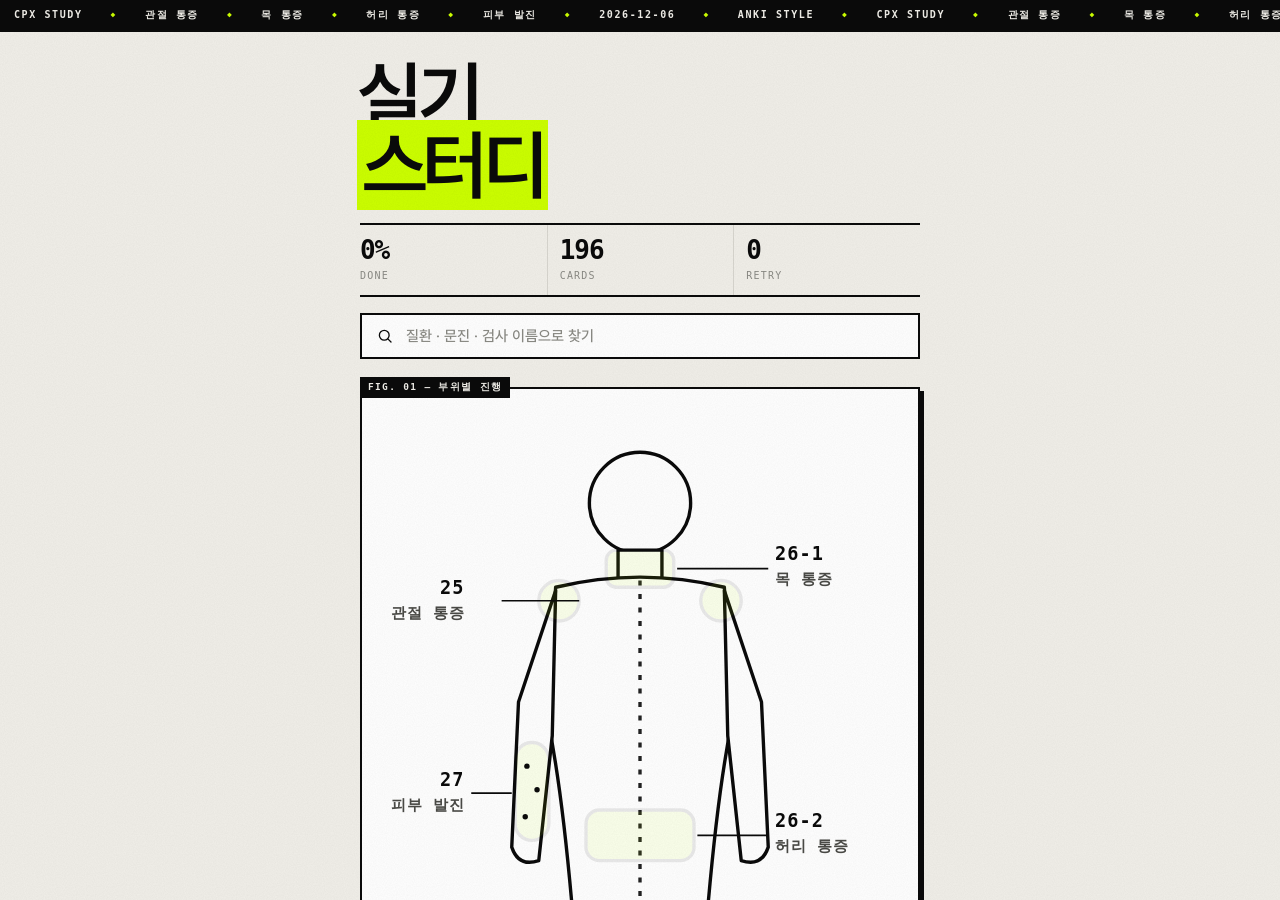
==== commit b494eb0e: "ㅁㅇ ㅁㅇ" ====
--- a/index.html
+++ b/index.html
@@ -3,22 +3,22 @@
 <head>
 <meta charset="utf-8">
 <meta name="viewport" content="width=device-width,initial-scale=1,viewport-fit=cover">
-<meta name="theme-color" content="#ECEEF5">
+<meta name="theme-color" content="#0A0A0A">
 <title>CPX Study</title>
 <link rel="manifest" href="manifest.webmanifest">
 <link rel="apple-touch-icon" href="icons/icon-192.png">
 <meta name="apple-mobile-web-app-capable" content="yes">
 <meta name="apple-mobile-web-app-status-bar-style" content="default">
 <meta name="apple-mobile-web-app-title" content="CPX">
-<link rel="stylesheet" href="assets/style.css?v=11">
+<link rel="stylesheet" href="assets/style.css?v=16">
 </head>
 <body>
 <div class="ticker"><div class="tk" id="tk"></div></div>
 <div class="scroll"><div class="w">
   <header class="mast">
-    <h1>실기<em class="chrome">스터디</em></h1>
+    <h1>실기<br><em>스터디</em></h1>
     <div class="strip">
-      <div><b id="ovP">0%</b><span>learned</span></div>
+      <div><b id="ovP">0%</b><span>done</span></div>
       <div><b id="ovN">0</b><span>cards</span></div>
       <div><b id="ovR">0</b><span>retry</span></div>
     </div>
@@ -26,6 +26,7 @@
   <div class="search"><span id="sic"></span>
     <input id="q" type="search" placeholder="질환 · 문진 · 검사 이름으로 찾기" autocomplete="off"></div>
   <div id="results" class="hide"></div>
+  <div class="bodywrap" id="bodywrap"></div>
   <div id="list"></div>
   <div class="foot">진행률은 이 기기에 저장돼요.<br>
     <button id="exp">내보내기</button> &nbsp;·&nbsp; <button id="imp">불러오기</button> &nbsp;·&nbsp; <button id="rst">전부 초기화</button>
@@ -36,18 +37,20 @@
   <div class="r"><button id="instNo">나중에</button><button class="p" id="instGo">추가</button></div>
 </div>
 <script type="module">
-import { $, $$, loadIndex, loadCC, ccStat, getCard, exportProgress, importProgress, resetAll, registerSW, installPrompt, strip } from './assets/store.js?v=11';
-import { ICON, toast, dial, animateDials } from './assets/ui.js?v=11';
-import { applyPrefOnly } from './assets/enhance.js?v=11';
+import { $, $$, loadIndex, loadCC, ccStat, getCard, exportProgress, importProgress, resetAll, registerSW, installPrompt, strip } from './assets/store.js?v=16';
+import { ICON, toast } from './assets/ui.js?v=16';
+import { bodyMap } from './assets/body.js?v=16';
+import { applyPrefOnly } from './assets/enhance.js?v=16';
 applyPrefOnly(); registerSW(); installPrompt();
 $('#sic').innerHTML = ICON.search;
-const d = new Date();
-$('#tk').innerHTML = `<span>CPX Study</span><span>${d.toLocaleDateString('en-GB',{day:'2-digit',month:'short'})}</span><span>Vol. 25–27</span>`;
+const tkItems = ['CPX STUDY', '관절 통증', '목 통증', '허리 통증', '피부 발진', new Date().toISOString().slice(0,10), 'ANKI STYLE'];
+$('#tk').innerHTML = [...tkItems, ...tkItems].map(x => `<span>${x}</span>`).join('');
 
 let INDEX = null, SEARCH = null;
+function bindBody() { $$('#bodywrap .hs').forEach(g => g.onclick = () => location.href = 'decks.html?cc=' + g.dataset.cc); }
 async function draw() {
   INDEX = await loadIndex();
-  let tot = 0, ok = 0, bad = 0; const out = [];
+  let tot = 0, ok = 0, bad = 0; const out = []; const P = {};
   for (const part of INDEX.parts) {
     const rows = [];
     for (const cc of part.ccs) {
@@ -55,19 +58,22 @@
       const data = await loadCC(cc.id);
       const s = ccStat(cc.id, data.decks.map(d => d.cards.length));
       let b = 0; data.decks.forEach((d, di) => d.cards.forEach((_, ci) => { if (getCard(cc.id, di, ci).ok === false) b++; }));
-      tot += s.total; ok += s.ok; bad += b;
+      tot += s.total; ok += s.ok; bad += b; P[cc.id] = s.pct;
+      const seg = [...Array(10)].map((_, k) => `<i class="${k < Math.round(s.pct / 10) ? 'on' : ''}"></i>`).join('');
       rows.push(`<a class="blk" href="decks.html?cc=${cc.id}">
-        ${b ? `<span class="tag">Retry ${b}</span>` : (s.pct === 100 ? `<span class="tag">Complete</span>` : '')}
-        <div class="no chrome">${cc.num}</div>
-        <div class="pr"><b>${s.pct}%</b>${dial(s.pct)}</div>
+        ${b ? `<span class="tag">RETRY ${b}</span>` : (s.pct === 100 ? `<span class="tag">DONE</span>` : '')}
+        <div class="no">${cc.num}</div>
+        <div class="pr"><b>${s.pct}%</b><div class="seg">${seg}</div></div>
         <h3>${cc.title}</h3><div class="en">${cc.en} · ${s.total} cards</div></a>`);
     }
     out.push(`<div class="sech"><h2>${part.name}</h2><span>${part.ccs.filter(c => c.status === 'ready').length} / ${part.ccs.length}</span></div>${rows.join('')}`);
   }
   $('#list').innerHTML = out.join('');
+  $('#bodywrap').innerHTML = bodyMap({}) + `<div class="bodycap"><span>tap a region</span><span><b>${Object.values(P).filter(v=>v>=100).length}</b> / ${Object.keys(P).length} complete</span></div>`;
+  bindBody();
+  requestAnimationFrame(() => requestAnimationFrame(() => { $('#bodywrap').firstElementChild.outerHTML = bodyMap(P); bindBody(); }));
   $('#ovP').textContent = (tot ? Math.round(ok / tot * 100) : 0) + '%';
   $('#ovN').textContent = tot; $('#ovR').textContent = bad;
-  animateDials();
 
 }
 draw();
--- a/assets/style.css
+++ b/assets/style.css
@@ -15,45 +15,27 @@
   font-display:swap;src:url('fonts/NotoSerifKR-700.woff2') format('woff2')}
 
 /* ═══════════════════════════════════════════════════════════
-   CPX Study v10 — CHROME
-   흐르는 메시 배경 · 불투명 유리 패널 · 크롬 숫자 · 홀로그램 스티커
+   CPX Study v8 — chic brutalism
+   뼈색 종이 · 검정 2px 선 · 딱딱한 그림자 · 모노 숫자 · 라임 하나
    ═══════════════════════════════════════════════════════════ */
 :root{
-  --bg:#ECEEF5; --ink:#141622; --ink2:#5A5E70; --ink3:#9A9EAE;
-  --glass:rgba(255,255,255,.58); --glass2:rgba(255,255,255,.78); --gline:rgba(255,255,255,.9);
-  --line:rgba(20,22,34,.08); --line2:rgba(20,22,34,.14);
-  --holo:linear-gradient(110deg,#FFD9E4 0%,#FFE6C7 18%,#E4FFD6 36%,#C9F4FF 54%,#D8CCFF 72%,#FFD0F1 90%,#FFD9E4 100%);
-  --chrome:linear-gradient(180deg,#FAFBFD 0%,#8F97A8 26%,#E6E9F0 44%,#3F4657 62%,#CDD2DC 78%,#6E7688 100%);
+  --bone:#F1EFE9; --paper:#FFFFFF; --ink:#0A0A0A; --ink2:#4A4A46; --ink3:#8A8A84;
+  --line:#0A0A0A; --line2:#D8D6CF; --lime:#CCFF00; --lime2:#E9FF8A;
   --sn:'Pretendard','Pretendard Variable',-apple-system,BlinkMacSystemFont,system-ui,sans-serif;
-  --mono:ui-monospace,"SF Mono",Menlo,monospace;
-  --e:cubic-bezier(.2,.8,.2,1); --spring:cubic-bezier(.3,1.4,.5,1);
-  --col:600px; --gut:18px; --r:28px;
-  --sh:0 1px 0 rgba(255,255,255,.7) inset,0 -1px 0 rgba(20,22,34,.04) inset,0 20px 50px -24px rgba(40,44,80,.35);
+  --mono:ui-monospace,"SF Mono",Menlo,Consolas,monospace;
+  --e:cubic-bezier(.2,.8,.2,1); --spring:cubic-bezier(.3,1.5,.6,1);
+  --col:600px; --gut:20px; --r:6px;
 }
 :root[data-theme="dark"]{
-  --bg:#0F1018; --ink:#F1F2F8; --ink2:#AEB2C4; --ink3:#666A7C;
-  --glass:rgba(24,26,40,.55); --glass2:rgba(30,32,48,.75); --gline:rgba(255,255,255,.14);
-  --line:rgba(255,255,255,.08); --line2:rgba(255,255,255,.16);
-  --sh:0 1px 0 rgba(255,255,255,.08) inset,0 20px 50px -24px rgba(0,0,0,.7);
+  --bone:#0E0E0D; --paper:#171716; --ink:#F4F3EE; --ink2:#B8B7B0; --ink3:#7A7973; --line:#F4F3EE; --line2:#2C2C2A;
 }
 *{box-sizing:border-box;-webkit-tap-highlight-color:transparent}
 html,body{height:100%}
-body{margin:0;background:var(--bg);color:var(--ink);font-family:var(--sn);font-size:15px;line-height:1.55;
-  word-break:keep-all;-webkit-font-smoothing:antialiased;display:flex;flex-direction:column;overflow:hidden;position:relative}
-/* 흐르는 배경 */
-body::before,body::after{content:"";position:fixed;inset:-20%;z-index:-2;pointer-events:none;
-  background:
-   radial-gradient(38% 34% at 18% 22%,#D9D2FF 0%,transparent 70%),
-   radial-gradient(34% 32% at 82% 18%,#BFF1E6 0%,transparent 70%),
-   radial-gradient(40% 36% at 74% 78%,#FFD7CC 0%,transparent 70%),
-   radial-gradient(34% 34% at 22% 84%,#CBE5FF 0%,transparent 70%);
-  filter:blur(28px) saturate(1.15);animation:mesh 26s ease-in-out infinite alternate}
-body::after{background:
-   radial-gradient(30% 28% at 60% 40%,#FFE1F0 0%,transparent 70%),
-   radial-gradient(28% 26% at 30% 60%,#E3FFD9 0%,transparent 70%);
-  animation-duration:34s;animation-direction:alternate-reverse;opacity:.8}
-@keyframes mesh{from{transform:translate(0,0) rotate(0)}to{transform:translate(4%,-3%) rotate(6deg)}}
-:root[data-theme="dark"] body::before{opacity:.35}:root[data-theme="dark"] body::after{opacity:.25}
+body{margin:0;background:var(--bone);color:var(--ink);font-family:var(--sn);font-size:15px;line-height:1.55;
+  word-break:keep-all;-webkit-font-smoothing:antialiased;display:flex;flex-direction:column;overflow:hidden}
+body::after{content:"";position:fixed;inset:0;pointer-events:none;z-index:200;opacity:.5;mix-blend-mode:multiply;
+  background-image:url("data:image/svg+xml;utf8,<svg xmlns='http://www.w3.org/2000/svg' width='160' height='160'><filter id='n'><feTurbulence type='fractalNoise' baseFrequency='.9' numOctaves='2' stitchTiles='stitch'/><feColorMatrix values='0 0 0 0 0 0 0 0 0 0 0 0 0 0 0 0 0 0 .08 0'/></filter><rect width='100%' height='100%' filter='url(%23n)'/></svg>")}
+:root[data-theme="dark"] body::after{mix-blend-mode:screen;opacity:.35}
 button,input{font-family:inherit;color:inherit}
 button{cursor:pointer;border:0;background:none;padding:0;font-size:inherit}
 a{color:inherit;text-decoration:none}
@@ -61,294 +43,286 @@
 .hide{display:none!important}
 .scroll{flex:1;overflow-y:auto;-webkit-overflow-scrolling:touch;overscroll-behavior:contain}
 .w{max-width:var(--col);margin:0 auto;padding:0 var(--gut)}
+.mono{font-family:var(--mono);font-variant-numeric:tabular-nums;letter-spacing:-.02em}
+.lab{font-family:var(--mono);font-size:10.5px;font-weight:700;letter-spacing:.12em;text-transform:uppercase;color:var(--ink2)}
 @view-transition{navigation:auto}
-::view-transition-old(root){animation:vo .18s var(--e) both}
-::view-transition-new(root){animation:vi .4s var(--e) both}
-@keyframes vo{to{opacity:0;transform:scale(.98)}}@keyframes vi{from{opacity:0;transform:scale(1.02)}}
-
-/* 유리 · 크롬 · 홀로 */
-.glass{background:var(--glass);backdrop-filter:blur(22px) saturate(1.4);-webkit-backdrop-filter:blur(22px) saturate(1.4);
-  border:1px solid var(--gline);border-radius:var(--r);box-shadow:var(--sh)}
-.chrome{background:var(--chrome);-webkit-background-clip:text;background-clip:text;color:transparent;
-  filter:drop-shadow(0 1px 0 rgba(255,255,255,.6)) drop-shadow(0 6px 14px rgba(40,44,80,.18))}
-:root[data-theme="dark"] .chrome{filter:drop-shadow(0 6px 14px rgba(0,0,0,.5))}
-.holo{background:var(--holo);background-size:300% 100%;animation:holo 7s linear infinite}
-@keyframes holo{to{background-position:300% 0}}
-.lab{font-size:10.5px;font-weight:700;letter-spacing:.2em;text-transform:uppercase;color:var(--ink3)}
-.mono{font-family:var(--mono);font-variant-numeric:tabular-nums}
-
-/* ─── 상단 ─── */
-.ticker{padding-top:env(safe-area-inset-top)}
-.ticker .tk{display:flex;gap:8px;max-width:var(--col);margin:0 auto;padding:14px var(--gut) 0}
-.ticker .tk span{font-size:10px;font-weight:700;letter-spacing:.16em;text-transform:uppercase;color:var(--ink2);
-  background:var(--glass2);border:1px solid var(--gline);border-radius:99px;padding:6px 11px;white-space:nowrap}
-.ticker .tk span:nth-child(n+4){display:none}
-.top{flex:0 0 auto;padding-top:env(safe-area-inset-top)}
-.top .in{max-width:var(--col);margin:0 auto;padding:12px var(--gut) 10px;display:flex;align-items:center;gap:12px}
-.sq{width:40px;height:40px;display:grid;place-items:center;flex:0 0 40px;border-radius:50%;background:var(--glass2);border:1px solid var(--gline);
-  box-shadow:0 8px 20px -10px rgba(40,44,80,.35);color:var(--ink);transition:transform .15s var(--e)}
-.sq:active{transform:scale(.92)}
-.sq svg{width:18px;height:18px}
+::view-transition-old(root){animation:vo .12s linear both}
+::view-transition-new(root){animation:vi .22s var(--e) both}
+@keyframes vo{to{opacity:0}}@keyframes vi{from{opacity:0;transform:translateY(8px)}}
+
+/* ─── 티커 ─── */
+.ticker{overflow:hidden;border-bottom:2px solid var(--line);padding-top:env(safe-area-inset-top);background:var(--ink);color:var(--bone)}
+.ticker .tk{display:flex;white-space:nowrap;animation:tk 40s linear infinite;font-family:var(--mono);font-size:10px;
+  font-weight:700;letter-spacing:.16em;text-transform:uppercase;padding:7px 0}
+.ticker .tk span{padding:0 14px}
+.ticker .tk span::after{content:"◆";margin-left:28px;color:var(--lime);font-size:8px;vertical-align:1px}
+@keyframes tk{to{transform:translateX(-50%)}}
+
+/* ─── 상단 바 ─── */
+.top{flex:0 0 auto;border-bottom:2px solid var(--line);background:var(--bone);padding-top:env(safe-area-inset-top)}
+.top .in{max-width:var(--col);margin:0 auto;padding:10px var(--gut);display:flex;align-items:center;gap:12px;min-height:56px}
+.sq{width:40px;height:40px;border:2px solid var(--line);display:grid;place-items:center;flex:0 0 40px;
+  background:var(--paper);transition:.12s}
+.sq:active{background:var(--lime);transform:translate(1px,1px)}
+.sq svg{width:20px;height:20px}
 .tt{flex:1;min-width:0}
-.tt b{display:block;font-size:16px;font-weight:700;letter-spacing:-.03em;line-height:1.2;white-space:nowrap;overflow:hidden;text-overflow:ellipsis}
-.tt span{display:block;font-size:10px;font-weight:700;letter-spacing:.16em;text-transform:uppercase;color:var(--ink3);margin-top:3px}
-.cnt{font-family:var(--mono);font-size:14px;font-weight:700;letter-spacing:-.02em}
+.tt b{display:block;font-size:17px;font-weight:800;letter-spacing:-.04em;line-height:1.15;white-space:nowrap;overflow:hidden;text-overflow:ellipsis}
+.tt span{display:block;font-family:var(--mono);font-size:10.5px;letter-spacing:.08em;text-transform:uppercase;color:var(--ink3);margin-top:2px}
+.cnt{font-family:var(--mono);font-size:15px;font-weight:700;letter-spacing:-.02em;font-variant-numeric:tabular-nums}
 .cnt small{color:var(--ink3);font-weight:500}
 
 /* ─── 홈 ─── */
-.mast{padding:22px 0 0}
-.mast h1{font-size:74px;font-weight:700;letter-spacing:-.06em;line-height:.92;margin:0 0 22px -2px}
-.mast h1 em{font-style:normal;display:block}
-.strip{display:grid;grid-template-columns:1fr 1fr 1fr;gap:8px;margin-bottom:22px}
-.strip div{background:var(--glass);backdrop-filter:blur(18px);-webkit-backdrop-filter:blur(18px);border:1px solid var(--gline);border-radius:20px;padding:14px 14px 12px;box-shadow:var(--sh)}
-.strip b{display:block;font-size:26px;font-weight:700;letter-spacing:-.05em;line-height:1}
-.strip span{display:block;font-size:9.5px;font-weight:700;letter-spacing:.18em;text-transform:uppercase;color:var(--ink3);margin-top:6px}
-.search{display:flex;align-items:center;gap:10px;background:var(--glass);backdrop-filter:blur(18px);-webkit-backdrop-filter:blur(18px);border:1px solid var(--gline);border-radius:99px;padding:12px 18px;margin:0 0 26px;box-shadow:var(--sh)}
-.search svg{width:17px;height:17px;color:var(--ink3)}
-.search input{flex:1;border:0;outline:0;background:none;font-size:14.5px;font-weight:500;color:var(--ink)}
-.search input::placeholder{color:var(--ink3)}
-.sech{display:flex;align-items:baseline;gap:8px;margin:0 0 12px;padding:0 4px}
-.sech h2{font-size:12px;font-weight:700;letter-spacing:.12em;text-transform:uppercase;margin:0;color:var(--ink2)}
+.mast{padding:30px 0 0}
+.mast h1{font-size:76px;font-weight:800;letter-spacing:-.07em;line-height:.92;margin:0 0 22px -3px}
+.mast h1 em{font-style:normal;background:var(--lime);padding:0 .06em;box-decoration-break:clone;-webkit-box-decoration-break:clone}
+.strip{display:grid;grid-template-columns:1fr 1fr 1fr;border-top:2px solid var(--line);border-bottom:2px solid var(--line)}
+.strip div{padding:12px 0 11px;border-left:1px solid var(--line2);padding-left:12px}
+.strip div:first-child{border-left:0;padding-left:0}
+.strip b{display:block;font-family:var(--mono);font-size:26px;font-weight:700;letter-spacing:-.04em;line-height:1}
+.strip span{display:block;font-family:var(--mono);font-size:10px;letter-spacing:.12em;text-transform:uppercase;color:var(--ink3);margin-top:5px}
+.search{display:flex;align-items:center;gap:10px;border:2px solid var(--line);background:var(--paper);padding:11px 14px;margin:16px 0 28px}
+.search svg{width:18px;height:18px}
+.search input{flex:1;border:0;outline:0;background:none;font-size:15px;font-weight:600;color:var(--ink)}
+.search input::placeholder{color:var(--ink3);font-weight:500}
+.sech{display:flex;align-items:baseline;gap:10px;margin:0 0 12px}
+.sech h2{font-size:14px;font-weight:800;letter-spacing:-.02em;margin:0;text-transform:uppercase}
 .sech span{margin-left:auto;font-family:var(--mono);font-size:11px;color:var(--ink3)}
 
-.blk{display:block;position:relative;background:var(--glass);backdrop-filter:blur(22px) saturate(1.4);-webkit-backdrop-filter:blur(22px) saturate(1.4);
-  border:1px solid var(--gline);border-radius:var(--r);padding:22px 22px 20px;margin-bottom:12px;box-shadow:var(--sh);overflow:hidden;
-  transition:transform .18s var(--e)}
-.blk:active{transform:scale(.98)}
-.blk::after{content:"";position:absolute;left:0;right:0;top:0;height:50%;background:linear-gradient(rgba(255,255,255,.35),transparent);pointer-events:none;border-radius:var(--r) var(--r) 0 0}
-.blk .no{font-size:68px;font-weight:800;letter-spacing:-.07em;line-height:.85;margin-left:-2px;position:relative;z-index:1}
-.blk .pr{position:absolute;right:20px;top:22px;display:flex;align-items:center;gap:12px;z-index:1}
-.blk .pr b{font-family:var(--mono);font-size:12px;font-weight:700;color:var(--ink2)}
-.blk .seg{display:none}
-.blk h3{font-size:20px;font-weight:700;letter-spacing:-.04em;margin:14px 0 3px;line-height:1.2;position:relative;z-index:1}
-.blk .en{font-size:10px;font-weight:700;letter-spacing:.16em;text-transform:uppercase;color:var(--ink3);position:relative;z-index:1}
-.blk .tag{position:absolute;right:16px;bottom:18px;font-size:9.5px;font-weight:800;letter-spacing:.14em;text-transform:uppercase;color:var(--ink);
-  padding:6px 11px;border-radius:99px;transform:rotate(-4deg);z-index:1;box-shadow:0 4px 10px -4px rgba(0,0,0,.25)}
-.blk .tag{background:var(--holo);background-size:300% 100%;animation:holo 7s linear infinite}
-.blk.soon{color:var(--ink3);background:rgba(255,255,255,.25)}
-.dial{width:46px;height:46px;position:relative}
-.dial svg{width:100%;height:100%;overflow:visible}
-.dial .k{stroke:rgba(20,22,34,.12);stroke-width:1}
-.dial .t{fill:none;stroke:rgba(20,22,34,.1);stroke-width:2.5}
-.dial .v{fill:none;stroke:url(#holoStroke);stroke-width:3;stroke-linecap:round;transition:stroke-dashoffset 1.2s var(--e)}
-:root[data-theme="dark"] .dial .k{stroke:rgba(255,255,255,.14)}:root[data-theme="dark"] .dial .t{stroke:rgba(255,255,255,.12)}
-.hit{display:block;background:var(--glass);border:1px solid var(--gline);border-radius:20px;padding:14px 16px;margin-bottom:8px}
-.hit .loc{font-size:9.5px;font-weight:700;letter-spacing:.16em;text-transform:uppercase;color:var(--ink3)}
-.hit .t{font-size:15px;font-weight:700;letter-spacing:-.02em;margin:5px 0 2px}
+.blk{display:block;position:relative;background:var(--paper);border:2px solid var(--line);padding:16px 16px 14px;margin-bottom:16px;
+  box-shadow:4px 4px 0 var(--line);transition:transform .12s var(--e),box-shadow .12s var(--e),background .12s}
+.blk:active{transform:translate(3px,3px);box-shadow:1px 1px 0 var(--line);background:var(--lime)}
+.blk .no{font-family:var(--mono);font-size:46px;font-weight:700;letter-spacing:-.06em;line-height:.9}
+.blk .pr{position:absolute;right:16px;top:18px;text-align:right}
+.blk .pr b{display:block;font-family:var(--mono);font-size:15px;font-weight:700;letter-spacing:-.02em}
+.blk .seg{display:flex;gap:2px;margin-top:6px;justify-content:flex-end}
+.blk .seg i{width:9px;height:9px;border:1.5px solid var(--line);background:var(--paper)}
+.blk .seg i.on{background:var(--ink)}
+.blk h3{font-size:22px;font-weight:800;letter-spacing:-.045em;margin:12px 0 2px;line-height:1.15}
+.blk .en{font-family:var(--mono);font-size:10.5px;letter-spacing:.1em;text-transform:uppercase;color:var(--ink3)}
+.blk .tag{position:absolute;left:-6px;top:-10px;background:var(--lime);border:2px solid var(--line);font-family:var(--mono);
+  font-size:10px;font-weight:700;letter-spacing:.1em;padding:3px 8px;transform:rotate(-3deg)}
+.blk.soon{color:var(--ink3);box-shadow:none;border-style:dashed;background:transparent}
+.hit{display:block;border-bottom:1px solid var(--line2);padding:12px 0}
+.hit .loc{font-family:var(--mono);font-size:10px;letter-spacing:.12em;text-transform:uppercase;color:var(--ink3)}
+.hit .t{font-size:15.5px;font-weight:800;letter-spacing:-.03em;margin:3px 0 2px}
 .hit .x{font-size:12.5px;color:var(--ink2);line-height:1.5}
-.hit mark{background:var(--holo);border-radius:4px;padding:0 3px;color:var(--ink)}
-.empty{padding:24px 6px;color:var(--ink3);font-size:13px}
-.foot{margin:24px 4px 40px;font-size:11.5px;color:var(--ink3);line-height:1.9}
-.foot button,.foot a{color:var(--ink2);font-weight:700;font-size:11.5px}
+.hit mark{background:var(--lime);color:var(--ink);padding:0 2px}
+.empty{padding:24px 0;color:var(--ink3);font-family:var(--mono);font-size:12px}
+.foot{margin:24px 0 36px;padding-top:12px;border-top:2px solid var(--line);font-family:var(--mono);font-size:11px;color:var(--ink3);line-height:1.9}
+.foot button,.foot a{color:var(--ink);font-weight:700;font-size:11px;text-decoration:underline;text-underline-offset:3px}
 
 /* ─── 허브 ─── */
-.hub .in{max-width:var(--col);margin:0 auto;padding:0 var(--gut) 8px}
-.hub .no{font-size:150px;font-weight:800;letter-spacing:-.09em;line-height:.8;margin:8px 0 0 -6px}
-.hub h1{font-size:28px;font-weight:700;letter-spacing:-.045em;margin:14px 0 4px;line-height:1.15}
-.hub .en{font-size:10px;font-weight:700;letter-spacing:.18em;text-transform:uppercase;color:var(--ink3)}
-.hub .kk{display:grid;grid-template-columns:1fr 1fr 1fr;gap:8px;margin-top:20px}
-.hub .kk div{background:var(--glass);backdrop-filter:blur(18px);-webkit-backdrop-filter:blur(18px);border:1px solid var(--gline);border-radius:20px;padding:13px 14px 11px;box-shadow:var(--sh)}
-.hub .kk b{display:block;font-size:24px;font-weight:700;letter-spacing:-.05em;line-height:1}
-.hub .kk span{display:block;font-size:9.5px;font-weight:700;letter-spacing:.18em;text-transform:uppercase;color:var(--ink3);margin-top:6px}
-.modes{display:grid;grid-template-columns:1fr 1fr;gap:10px;margin:14px 0 24px}
-.mode{display:block;position:relative;background:var(--glass);backdrop-filter:blur(22px) saturate(1.4);-webkit-backdrop-filter:blur(22px) saturate(1.4);
-  border:1px solid var(--gline);border-radius:var(--r);padding:18px 18px 16px;box-shadow:var(--sh);overflow:hidden;transition:transform .18s var(--e)}
-.mode:active{transform:scale(.97)}
-.mode.lime{background:var(--holo);background-size:300% 100%;animation:holo 9s linear infinite;border-color:rgba(255,255,255,.9)}
-.mode .lab{color:var(--ink2)}
-.mode h3{font-size:21px;font-weight:700;letter-spacing:-.045em;margin:14px 0 3px}
-.mode p{font-family:var(--mono);font-size:10.5px;color:var(--ink2);margin:0 0 16px}
-.mode .seg{height:6px;border-radius:3px;background:rgba(20,22,34,.1);position:relative;overflow:hidden}
-.mode .seg i{display:none}
-.mode .seg::after{content:"";position:absolute;left:0;top:0;bottom:0;width:var(--pct,0%);border-radius:3px;background:var(--ink);transition:width 1.2s var(--e)}
-.mode.lime .seg{background:rgba(255,255,255,.55)}
-.mode .pc{font-family:var(--mono);font-size:12px;font-weight:700;margin-top:10px}
-.deck{display:flex;align-items:center;gap:14px;background:var(--glass);backdrop-filter:blur(18px);-webkit-backdrop-filter:blur(18px);border:1px solid var(--gline);border-radius:22px;padding:14px 16px;margin-bottom:8px;width:100%;text-align:left;box-shadow:var(--sh);transition:transform .15s var(--e)}
-.deck:active{transform:scale(.98)}
-.deck .n{width:36px;height:36px;border-radius:50%;display:grid;place-items:center;font-family:var(--mono);font-size:12px;font-weight:700;background:var(--glass2);border:1px solid var(--gline);flex:0 0 36px}
-.deck.done .n{background:var(--ink);color:var(--bg);border-color:var(--ink)}
+.hub{background:var(--ink);color:var(--bone);border-bottom:2px solid var(--line)}
+.hub .in{max-width:var(--col);margin:0 auto;padding:6px var(--gut) 22px}
+.hub .no{font-family:var(--mono);font-size:112px;font-weight:700;letter-spacing:-.08em;line-height:.85;color:var(--lime);margin-left:-4px}
+.hub h1{font-size:30px;font-weight:800;letter-spacing:-.05em;margin:8px 0 2px;line-height:1.1}
+.hub .en{font-family:var(--mono);font-size:11px;letter-spacing:.12em;text-transform:uppercase;opacity:.6}
+.hub .kk{display:grid;grid-template-columns:1fr 1fr 1fr;margin-top:20px;border-top:1px solid rgba(255,255,255,.2)}
+.hub .kk div{padding:12px 0 0;border-left:1px solid rgba(255,255,255,.2);padding-left:12px}
+.hub .kk div:first-child{border-left:0;padding-left:0}
+.hub .kk b{display:block;font-family:var(--mono);font-size:24px;font-weight:700;letter-spacing:-.04em;line-height:1}
+.hub .kk span{display:block;font-family:var(--mono);font-size:10px;letter-spacing:.12em;text-transform:uppercase;opacity:.6;margin-top:4px}
+.modes{display:grid;grid-template-columns:1fr 1fr;gap:12px;margin:18px 0 26px}
+.mode{display:block;border:2px solid var(--line);background:var(--paper);padding:14px 14px 12px;box-shadow:4px 4px 0 var(--line);transition:.12s}
+.mode:active{transform:translate(3px,3px);box-shadow:1px 1px 0 var(--line)}
+.mode.lime{background:var(--lime)}
+.mode .lab{color:var(--ink)}
+.mode h3{font-size:21px;font-weight:800;letter-spacing:-.045em;margin:12px 0 2px}
+.mode p{font-family:var(--mono);font-size:10.5px;color:var(--ink2);margin:0 0 12px;letter-spacing:.02em}
+.mode .seg{display:flex;gap:2px}
+.mode .seg i{flex:1;height:8px;border:1.5px solid var(--line);background:transparent}
+.mode .seg i.on{background:var(--ink)}
+.mode .pc{font-family:var(--mono);font-size:12px;font-weight:700;margin-top:8px}
+.deck{display:flex;align-items:center;gap:14px;border-top:2px solid var(--line);padding:14px 0;width:100%;text-align:left}
+.deck:last-child{border-bottom:2px solid var(--line)}
+.deck:active{background:var(--lime)}
+.deck .n{font-family:var(--mono);font-size:20px;font-weight:700;letter-spacing:-.04em;width:34px;flex:0 0 34px}
+.deck.done .n{color:var(--ink3);text-decoration:line-through}
 .deck .t{flex:1;min-width:0}
-.deck .t b{display:block;font-size:15.5px;font-weight:700;letter-spacing:-.025em}
+.deck .t b{display:block;font-size:16px;font-weight:800;letter-spacing:-.03em}
 .deck .t span{display:block;font-size:12px;color:var(--ink3);margin-top:1px;white-space:nowrap;overflow:hidden;text-overflow:ellipsis}
-.deck .e{font-family:var(--mono);font-size:13px;font-weight:700;text-align:right}
-.deck .e small{display:block;color:var(--ink3);font-weight:500;font-size:10px;letter-spacing:.06em;margin-top:2px}
-.links{display:flex;gap:10px;padding:16px 0 40px}
-.links a{display:flex;align-items:center;gap:7px;font-size:11px;font-weight:700;letter-spacing:.1em;text-transform:uppercase;color:var(--ink2);
-  background:var(--glass2);border:1px solid var(--gline);border-radius:99px;padding:9px 14px}
-.links a svg{width:14px;height:14px;color:var(--ink3)}
+.deck .e{font-family:var(--mono);font-size:12.5px;font-weight:700;text-align:right;letter-spacing:-.02em}
+.deck .e small{display:block;color:var(--ink3);font-weight:500;font-size:10.5px}
+.links{display:flex;gap:18px;padding:16px 0 36px;font-family:var(--mono);font-size:11.5px;text-transform:uppercase;letter-spacing:.08em}
+.links a{display:flex;align-items:center;gap:6px;font-weight:700;text-decoration:underline;text-underline-offset:3px}
+.links a svg{width:15px;height:15px}
 
 /* ─── 학습 (스택) ─── */
-.pips{max-width:calc(var(--col) + 2*var(--gut));margin:0 auto;width:100%;padding:6px var(--gut) 0;display:flex;gap:3px}
-.pips i{flex:1;height:4px;border-radius:2px;background:rgba(20,22,34,.1)}
-.pips i.seen{background:rgba(20,22,34,.28)}
-.pips i.ok{background:var(--ink)}.pips i.no{background:#FF6B8A}
-.pips i.cur{background:var(--holo);background-size:300% 100%;animation:holo 5s linear infinite;height:6px;margin-top:-1px}
-:root[data-theme="dark"] .pips i{background:rgba(255,255,255,.12)}:root[data-theme="dark"] .pips i.ok{background:#F1F2F8}
-.stage{flex:1;position:relative;min-height:0;padding:14px var(--gut) 8px;max-width:calc(var(--col) + 2*var(--gut));margin:0 auto;width:100%;perspective:1500px;touch-action:pan-y}
-.sc{position:absolute;left:var(--gut);right:var(--gut);top:14px;bottom:8px;transform-style:preserve-3d;will-change:transform;transition:transform .45s var(--spring),opacity .3s}
-.sc.c1{transform:translateY(12px) scale(.96);opacity:.75}
-.sc.c2{transform:translateY(24px) scale(.92);opacity:.45}
-.sc.drag{transition:none}.sc.fly{transition:transform .38s var(--e),opacity .3s}
+body.study{background:var(--ink);color:var(--bone)}
+body.study .top{background:var(--ink);border-bottom-color:rgba(255,255,255,.18)}
+body.study .sq{background:transparent;border-color:var(--bone);color:var(--bone)}
+body.study .sq:active{background:var(--lime);color:var(--ink);border-color:var(--lime)}
+body.study .tt span{color:rgba(255,255,255,.5)}
+body.study .cnt small{color:rgba(255,255,255,.4)}
+.pips{max-width:calc(var(--col) + 2*var(--gut));margin:0 auto;width:100%;padding:10px var(--gut) 4px;display:flex;gap:3px}
+.pips i{flex:1;height:6px;border:1.5px solid rgba(255,255,255,.35);background:transparent}
+.pips i.seen{background:rgba(255,255,255,.35)}
+.pips i.ok{background:var(--lime);border-color:var(--lime)}
+.pips i.no{background:#FF5C5C;border-color:#FF5C5C}
+.pips i.cur{border-color:#fff;background:#fff}
+.stage{flex:1;position:relative;min-height:0;padding:12px var(--gut) 8px;max-width:calc(var(--col) + 2*var(--gut));margin:0 auto;width:100%;perspective:1400px;touch-action:pan-y}
+.sc{position:absolute;left:var(--gut);right:var(--gut);top:12px;bottom:8px;transform-style:preserve-3d;will-change:transform;
+  transition:transform .42s var(--spring),opacity .3s}
+.sc.c1{transform:translate(6px,10px) scale(.97);opacity:.8}
+.sc.c2{transform:translate(12px,20px) scale(.94);opacity:.55}
+.sc.drag{transition:none}.sc.fly{transition:transform .36s var(--e),opacity .3s}
 .sc.flip .fc{transform:rotateY(180deg)}
-.fc{position:absolute;inset:0;transform-style:preserve-3d;transition:transform .55s var(--e)}
-.f{position:absolute;inset:0;background:var(--glass2);backdrop-filter:blur(26px) saturate(1.5);-webkit-backdrop-filter:blur(26px) saturate(1.5);
-  border:1px solid var(--gline);border-radius:34px;overflow:hidden;backface-visibility:hidden;-webkit-backface-visibility:hidden;
-  display:flex;flex-direction:column;box-shadow:0 1px 0 rgba(255,255,255,.8) inset,0 30px 70px -30px rgba(40,44,80,.45)}
-.f::after{content:"";position:absolute;left:0;right:0;top:0;height:40%;background:linear-gradient(rgba(255,255,255,.45),transparent);pointer-events:none}
+.fc{position:absolute;inset:0;transform-style:preserve-3d;transition:transform .5s var(--e)}
+.f{position:absolute;inset:0;background:#fff;color:#0A0A0A;border:2px solid #0A0A0A;overflow:hidden;
+  backface-visibility:hidden;-webkit-backface-visibility:hidden;display:flex;flex-direction:column;
+  box-shadow:8px 8px 0 var(--lime)}
 .f.bk{transform:rotateY(180deg)}
-.stamp{position:absolute;top:24px;padding:9px 16px;font-size:13px;font-weight:800;letter-spacing:.1em;text-transform:uppercase;border-radius:99px;
-  opacity:0;z-index:5;pointer-events:none;color:var(--ink);box-shadow:0 6px 16px -6px rgba(0,0,0,.3)}
-.stamp.y{right:22px;transform:rotate(8deg);background:var(--holo);background-size:300% 100%;animation:holo 5s linear infinite}
-.stamp.n{left:22px;transform:rotate(-8deg);background:#fff;border:1px solid var(--line2)}
-.ft{display:flex;align-items:center;padding:20px 24px 0;font-size:10px;font-weight:700;letter-spacing:.18em;text-transform:uppercase;color:var(--ink3);position:relative;z-index:1}
-.ft .seq{margin-left:auto;font-family:var(--mono);letter-spacing:0;color:var(--ink)}
-.fm{flex:1;display:flex;flex-direction:column;align-items:center;justify-content:center;text-align:center;padding:10px 26px;overflow:hidden;position:relative;z-index:1}
-.big{font-weight:800;letter-spacing:-.07em;line-height:.95}
-.big.xl{font-size:clamp(150px,44vw,200px)}
-.big.lg{font-size:clamp(26px,7vw,34px);letter-spacing:-.045em;line-height:1.16;color:var(--ink)}
-.big.md{font-size:clamp(17px,4.6vw,21px);line-height:1.5;font-weight:600;letter-spacing:-.02em;color:var(--ink)}
-.big.xl,.big.lg{background:var(--chrome);-webkit-background-clip:text;background-clip:text;color:transparent;filter:drop-shadow(0 1px 0 rgba(255,255,255,.7)) drop-shadow(0 8px 16px rgba(40,44,80,.22))}
-:root[data-theme="dark"] .big.xl,:root[data-theme="dark"] .big.lg{filter:drop-shadow(0 8px 20px rgba(0,0,0,.6))}
-.nm{font-size:15px;font-weight:700;color:var(--ink);margin-top:14px;letter-spacing:-.02em;background:var(--glass2);border:1px solid var(--gline);border-radius:99px;padding:7px 14px}
-.mt{font-size:12.5px;color:var(--ink3);margin-top:10px;font-weight:600}
-.fs{display:flex;gap:8px;padding:0 18px 18px;position:relative;z-index:1}
-.fs div{flex:1;background:rgba(255,255,255,.5);border:1px solid var(--gline);border-radius:18px;padding:12px 8px;text-align:center}
-:root[data-theme="dark"] .fs div{background:rgba(255,255,255,.06)}
-.fs b{display:block;font-size:20px;font-weight:800;letter-spacing:-.05em;line-height:1}
-.fs span{display:block;font-size:9px;font-weight:700;letter-spacing:.18em;text-transform:uppercase;color:var(--ink3);margin-top:5px}
-.bh{padding:18px 22px 12px;display:flex;align-items:baseline;gap:10px;border-bottom:1px solid var(--line);position:relative;z-index:1}
+.stamp{position:absolute;top:26px;padding:8px 14px;font-family:var(--mono);font-size:15px;font-weight:700;letter-spacing:.12em;
+  text-transform:uppercase;border:2px solid #0A0A0A;opacity:0;z-index:5;pointer-events:none}
+.stamp.y{right:22px;background:var(--lime);transform:rotate(8deg)}
+.stamp.n{left:22px;background:#fff;transform:rotate(-8deg)}
+.ft{display:flex;align-items:center;padding:16px 20px 0;font-family:var(--mono);font-size:10.5px;letter-spacing:.12em;text-transform:uppercase;color:#8A8A84}
+.ft .seq{margin-left:auto;font-weight:700;color:#0A0A0A}
+.fm{flex:1;display:flex;flex-direction:column;align-items:center;justify-content:center;text-align:center;padding:10px 24px;overflow:hidden}
+.big{font-weight:800;letter-spacing:-.07em;line-height:.95;color:#0A0A0A}
+.big.xl{font-size:clamp(120px,38vw,170px)}
+.big.lg{font-size:clamp(26px,7vw,34px);letter-spacing:-.045em;line-height:1.15}
+.big.md{font-size:clamp(17px,4.6vw,21px);line-height:1.5;font-weight:600;letter-spacing:-.02em}
+.nm{font-size:16px;font-weight:700;color:#0A0A0A;margin-top:14px;letter-spacing:-.03em;background:var(--lime);padding:2px 8px}
+.mt{font-size:12.5px;color:#8A8A84;margin-top:10px;font-weight:600}
+.fs{display:grid;grid-template-columns:1fr 1fr 1fr;border-top:2px solid #0A0A0A}
+.fs div{padding:12px 8px 13px;text-align:center;border-left:1px solid #D8D6CF}
+.fs div:first-child{border-left:0}
+.fs b{display:block;font-family:var(--mono);font-size:22px;font-weight:700;letter-spacing:-.04em;line-height:1}
+.fs span{display:block;font-family:var(--mono);font-size:9.5px;letter-spacing:.14em;text-transform:uppercase;color:#8A8A84;margin-top:5px}
+.bh{padding:16px 20px 12px;display:flex;align-items:baseline;gap:10px;border-bottom:2px solid #0A0A0A}
 .bh .g{font-size:22px;font-weight:800;letter-spacing:-.05em}
-.bh .n{font-size:12.5px;font-weight:700;color:var(--ink2)}
-.bh .c{margin-left:auto;font-size:10px;font-weight:700;letter-spacing:.14em;text-transform:uppercase;color:var(--ink3)}
-.bd{flex:1;overflow-y:auto;-webkit-overflow-scrolling:touch;padding:6px 22px 22px;touch-action:pan-y;position:relative;z-index:1}
-.sum{padding:12px 0 10px;border-bottom:1px solid var(--line);margin-bottom:6px}
-.sum .lab{display:block;margin-bottom:8px}
+.bh .n{font-size:12.5px;font-weight:700;color:#4A4A46}
+.bh .c{margin-left:auto;font-family:var(--mono);font-size:10.5px;letter-spacing:.1em;text-transform:uppercase;color:#8A8A84}
+.bd{flex:1;overflow-y:auto;-webkit-overflow-scrolling:touch;padding:6px 20px 22px;touch-action:pan-y;color:#0A0A0A}
+.sum{padding:12px 0 10px;border-bottom:1px solid #D8D6CF;margin-bottom:6px}
+.sum .lab{display:block;margin-bottom:8px;color:#8A8A84}
 .chips{display:flex;flex-wrap:wrap;gap:6px}
-.chips span{font-size:12px;font-weight:700;background:rgba(255,255,255,.55);border:1px solid var(--gline);border-radius:99px;padding:6px 11px}
-:root[data-theme="dark"] .chips span{background:rgba(255,255,255,.08)}
+.chips span{font-size:12px;font-weight:700;border:1.5px solid #0A0A0A;padding:5px 9px;letter-spacing:-.01em;background:#fff}
 .bot{flex:0 0 auto;padding:10px var(--gut) calc(14px + env(safe-area-inset-bottom));max-width:calc(var(--col) + 2*var(--gut));margin:0 auto;width:100%}
-.acts{display:grid;grid-template-columns:48px 1fr 1.25fr 1fr 48px;gap:8px;align-items:stretch}
-.act{height:54px;border-radius:99px;display:grid;place-items:center;font-size:12px;font-weight:800;letter-spacing:.08em;text-transform:uppercase;
-  background:var(--glass2);backdrop-filter:blur(18px);-webkit-backdrop-filter:blur(18px);border:1px solid var(--gline);color:var(--ink);box-shadow:var(--sh);transition:transform .12s var(--e)}
-.act:active{transform:scale(.93)}
-.act svg{width:18px;height:18px}
-.act.mid{background:var(--ink);color:var(--bg);border-color:var(--ink)}
-:root[data-theme="dark"] .act.mid{background:#F1F2F8;color:#0F1018}
-.act.ok{background:var(--holo);background-size:300% 100%;animation:holo 7s linear infinite;color:var(--ink)}
-.act.no{color:#D9365E}
-.act.sm{color:var(--ink3)}
-.act[disabled]{opacity:.3}
-.hintl{text-align:center;font-size:10px;font-weight:700;letter-spacing:.16em;text-transform:uppercase;color:var(--ink3);margin-top:12px}
-.fin{position:fixed;inset:0;z-index:90;display:none;place-items:center;padding:28px;background:var(--holo);background-size:300% 100%;animation:holo 12s linear infinite;color:var(--ink)}
+.acts{display:grid;grid-template-columns:44px 1fr 1.4fr 1fr 44px;gap:8px;align-items:stretch}
+.act{height:54px;border:2px solid var(--bone);color:var(--bone);display:grid;place-items:center;font-family:var(--mono);
+  font-size:12px;font-weight:700;letter-spacing:.12em;text-transform:uppercase;transition:.1s}
+.act:active{transform:translate(2px,2px)}
+.act svg{width:20px;height:20px}
+.act.mid{background:var(--lime);color:#0A0A0A;border-color:var(--lime)}
+.act.no:active{background:#FF5C5C;border-color:#FF5C5C;color:#0A0A0A}
+.act.ok:active{background:var(--lime);border-color:var(--lime);color:#0A0A0A}
+.act.sm{border-color:rgba(255,255,255,.3)}
+.act[disabled]{opacity:.25}
+.hintl{text-align:center;font-family:var(--mono);font-size:10.5px;letter-spacing:.1em;text-transform:uppercase;color:rgba(255,255,255,.45);margin-top:12px}
+.fin{position:fixed;inset:0;z-index:90;display:none;place-items:center;padding:28px;background:var(--lime);color:#0A0A0A}
 .fin.show{display:grid}
-.fin .in{max-width:380px;width:100%;background:var(--glass2);backdrop-filter:blur(20px);border:1px solid var(--gline);border-radius:34px;padding:30px 26px;box-shadow:var(--sh)}
-.fin .n{font-size:110px;font-weight:800;letter-spacing:-.08em;line-height:.85}
-.fin .n{background:var(--chrome);-webkit-background-clip:text;background-clip:text;color:transparent}
-.fin h3{font-size:24px;font-weight:800;letter-spacing:-.045em;margin:16px 0 8px}
-.fin p{font-size:14px;color:var(--ink2);margin:0 0 18px;line-height:1.6}
-.fin .ls{font-size:12.5px;font-weight:600;margin-bottom:22px;line-height:1.8;border-top:1px solid var(--line);padding-top:12px}
-.fbtn{display:block;width:100%;height:54px;border-radius:99px;background:var(--ink);color:var(--bg);font-size:12px;font-weight:800;letter-spacing:.1em;text-transform:uppercase;margin-bottom:10px}
-.fbtn.ghost{background:var(--glass2);color:var(--ink);border:1px solid var(--gline)}
+.fin .in{max-width:380px;width:100%;text-align:left}
+.fin .n{font-family:var(--mono);font-size:120px;font-weight:700;letter-spacing:-.08em;line-height:.85}
+.fin h3{font-size:26px;font-weight:800;letter-spacing:-.05em;margin:18px 0 8px}
+.fin p{font-size:14px;margin:0 0 18px;line-height:1.6}
+.fin .ls{font-family:var(--mono);font-size:12px;margin-bottom:22px;line-height:1.8;border-top:2px solid #0A0A0A;padding-top:12px}
+.fbtn{display:block;width:100%;height:56px;border:2px solid #0A0A0A;background:#0A0A0A;color:var(--lime);font-size:15px;font-weight:800;letter-spacing:-.02em;margin-bottom:10px;box-shadow:5px 5px 0 #0A0A0A}
+.fbtn.ghost{background:transparent;color:#0A0A0A;box-shadow:none}
 .sheet{position:fixed;inset:0;z-index:100;pointer-events:none}
-.sheet .sh-bg{position:absolute;inset:0;background:rgba(20,22,34,0);transition:background .25s}
-.sheet .sh-panel{position:absolute;left:10px;right:10px;bottom:calc(10px + env(safe-area-inset-bottom));background:var(--glass2);backdrop-filter:blur(24px);-webkit-backdrop-filter:blur(24px);
-  border:1px solid var(--gline);border-radius:30px;padding:8px 8px 8px;transform:translateY(120%);transition:transform .38s var(--spring);box-shadow:var(--sh)}
-.sheet.show{pointer-events:auto}.sheet.show .sh-bg{background:rgba(20,22,34,.25)}.sheet.show .sh-panel{transform:none}
-.sh-grab{width:36px;height:5px;border-radius:3px;background:rgba(20,22,34,.15);margin:6px auto 10px}
-.sh-t{font-size:10px;font-weight:700;letter-spacing:.18em;text-transform:uppercase;color:var(--ink3);padding:2px 14px 8px}
-.sh-i{display:flex;align-items:center;gap:12px;width:100%;text-align:left;padding:14px 14px;border-radius:20px;font-size:15px;font-weight:700}
-.sh-i:active{background:rgba(255,255,255,.6)}
-.sh-i .sh-ic{width:22px;color:var(--ink2);display:grid;place-items:center}
-.sh-i.danger{color:#D9365E}
-#toast{position:fixed;left:50%;bottom:calc(112px + env(safe-area-inset-bottom));transform:translate(-50%,8px);background:var(--ink);color:var(--bg);font-size:12px;font-weight:700;letter-spacing:.06em;padding:10px 18px;border-radius:99px;opacity:0;transition:.25s var(--e);pointer-events:none;z-index:110}
+.sheet .sh-bg{position:absolute;inset:0;background:rgba(10,10,10,0);transition:background .2s}
+.sheet .sh-panel{position:absolute;left:12px;right:12px;bottom:calc(12px + env(safe-area-inset-bottom));background:var(--paper);color:var(--ink);
+  border:2px solid var(--line);box-shadow:6px 6px 0 var(--line);padding:10px;transform:translateY(130%);transition:transform .3s var(--spring)}
+.sheet.show{pointer-events:auto}.sheet.show .sh-bg{background:rgba(10,10,10,.5)}.sheet.show .sh-panel{transform:none}
+.sh-grab{display:none}
+.sh-t{font-family:var(--mono);font-size:10.5px;letter-spacing:.14em;text-transform:uppercase;color:var(--ink3);padding:6px 10px 10px;border-bottom:1px solid var(--line2)}
+.sh-i{display:flex;align-items:center;gap:12px;width:100%;text-align:left;padding:14px 10px;font-size:15px;font-weight:800;letter-spacing:-.02em;border-bottom:1px solid var(--line2)}
+.sh-i:last-child{border-bottom:0}.sh-i:active{background:var(--lime)}
+.sh-i .sh-ic{width:22px;display:grid;place-items:center}
+.sh-i.danger{color:#D62828}
+#toast{position:fixed;left:50%;bottom:calc(112px + env(safe-area-inset-bottom));transform:translate(-50%,8px);background:var(--lime);color:#0A0A0A;
+  font-family:var(--mono);font-size:12px;font-weight:700;letter-spacing:.06em;padding:10px 16px;border:2px solid #0A0A0A;box-shadow:4px 4px 0 #0A0A0A;
+  opacity:0;transition:.2s var(--e);pointer-events:none;z-index:110}
 #toast.show{opacity:1;transform:translate(-50%,0)}
 
 /* ─── 본문 요소 ─── */
-.grp{padding:13px 0;border-bottom:1px solid var(--line)}.grp:last-child{border-bottom:0}
+.grp{padding:13px 0;border-bottom:1px solid #D8D6CF}.grp:last-child{border-bottom:0}
 .grp .gl{display:flex;align-items:center;gap:8px;margin-bottom:6px}
 .grp .gt{font-size:12.5px;font-weight:800;letter-spacing:-.01em}
-.gd{font-size:9.5px;font-weight:800;letter-spacing:.14em;padding:3px 8px;border-radius:99px;border:1px solid var(--line2)}
-.gd.MUST{background:var(--ink);color:var(--bg);border-color:var(--ink)}
-.gd.SHOULD{background:rgba(255,255,255,.5)}
-.gd.DROP{color:var(--ink3);border-color:var(--line)}
+.gd{font-family:var(--mono);font-size:9.5px;font-weight:700;letter-spacing:.14em;padding:3px 7px;border:1.5px solid #0A0A0A}
+.gd.MUST{background:#0A0A0A;color:var(--lime)}
+.gd.SHOULD{background:#fff}
+.gd.DROP{color:#8A8A84;border-color:#D8D6CF}
 .say{font-size:16px;font-weight:700;line-height:1.55;letter-spacing:-.025em;margin:0 0 5px}
-.why{font-size:12.5px;color:var(--ink2);line-height:1.58;margin:0}
+.why{font-size:12.5px;color:#4A4A46;line-height:1.58;margin:0}
 .pp{font-size:14.5px;line-height:1.7;margin:0 0 10px}
-.pp b,.rp b{font-weight:800;background:var(--holo);background-size:300% 100%;border-radius:4px;padding:0 3px}
+.pp b,.rp b{font-weight:800;background:linear-gradient(transparent 55%,var(--lime) 55%);padding:0 1px}
 .lead{font-size:20px;font-weight:800;line-height:1.35;letter-spacing:-.045em;margin:10px 0 10px}
-.kv{display:flex;gap:12px;padding:10px 0;border-bottom:1px solid var(--line);font-size:13.5px;line-height:1.58}
+.kv{display:flex;gap:12px;padding:10px 0;border-bottom:1px solid #D8D6CF;font-size:13.5px;line-height:1.58}
 .kv:last-child{border-bottom:0}
-.kv b{flex:0 0 84px;font-size:10px;font-weight:800;letter-spacing:.12em;text-transform:uppercase;color:var(--ink3);padding-top:3px}
+.kv b{flex:0 0 82px;font-family:var(--mono);font-size:10.5px;letter-spacing:.06em;text-transform:uppercase;color:#8A8A84;padding-top:3px}
 .ol{margin:2px 0 0;padding-left:18px}.ol li{font-size:13.5px;line-height:1.6;margin-bottom:3px}
-.note{margin-top:12px;padding:13px 15px;border-radius:18px;background:rgba(255,255,255,.55);border:1px solid var(--gline);font-size:13px;line-height:1.6}
-:root[data-theme="dark"] .note{background:rgba(255,255,255,.06)}
-.note b{font-weight:800;background:none;padding:0}
+.note{margin-top:12px;padding:12px 14px;border:2px solid #0A0A0A;font-size:13px;line-height:1.6;background:var(--lime2)}
+.note b{font-weight:800}
 .tw{overflow-x:auto;-webkit-overflow-scrolling:touch;margin:12px 0 16px}
 table{border-collapse:collapse;width:100%;font-size:12.5px}
-th{font-size:9.5px;font-weight:800;letter-spacing:.14em;text-transform:uppercase;color:var(--ink3);text-align:left;padding:0 10px 7px 0;border-bottom:1px solid var(--line2);white-space:nowrap}
-td{padding:9px 10px 9px 0;border-bottom:1px solid var(--line);vertical-align:top;line-height:1.5}
-td.k{font-weight:700}td.s,td.rz{color:var(--ink2)}td.dx{font-weight:700}
+th{font-family:var(--mono);font-size:10px;letter-spacing:.1em;text-transform:uppercase;color:#8A8A84;text-align:left;padding:0 10px 7px 0;border-bottom:2px solid #0A0A0A;white-space:nowrap}
+td{padding:9px 10px 9px 0;border-bottom:1px solid #D8D6CF;vertical-align:top;line-height:1.5}
+td.k{font-weight:800}td.s,td.rz{color:#4A4A46}td.dx{font-weight:800}
 figure{margin:14px 0 8px;position:relative;cursor:zoom-in}
-figure svg{width:100%;height:auto;border-radius:18px;background:#fff;border:1px solid var(--gline);box-shadow:var(--sh)}
-figcaption{font-size:10px;font-weight:700;letter-spacing:.1em;text-transform:uppercase;color:var(--ink3);margin-top:8px;text-align:center}
-.numc{font-weight:800;background:var(--holo);border-radius:4px;padding:0 3px}
-.zhint{position:absolute;right:10px;top:10px;font-size:9.5px;font-weight:800;letter-spacing:.12em;text-transform:uppercase;background:var(--glass2);border:1px solid var(--gline);border-radius:99px;padding:5px 10px;pointer-events:none}
-ul.plain{list-style:none;margin:8px 0 16px;padding:0}
-ul.plain li{padding:10px 0;border-bottom:1px solid var(--line);font-size:13.5px;line-height:1.6}
-ul.plain .g{font-size:9px;font-weight:800;letter-spacing:.14em;color:var(--ink3);margin-left:6px}
-ul.deduct{list-style:none;margin:12px 0 16px;padding:0}
-ul.deduct li{padding:8px 0 8px 18px;text-indent:-18px;font-size:13.5px;line-height:1.6;border-bottom:1px solid var(--line)}
-ul.deduct li::before{content:"✕\00a0\00a0";color:#D9365E;font-size:11px;font-weight:800}
-ol.flow{list-style:none;counter-reset:fl;margin:12px 0 16px;padding:0}
-ol.flow li{counter-increment:fl;position:relative;padding:11px 0 11px 36px;border-bottom:1px solid var(--line);font-size:13.5px;line-height:1.6}
-ol.flow li::before{content:counter(fl);position:absolute;left:0;top:10px;width:26px;height:26px;border-radius:50%;background:var(--ink);color:var(--bg);display:grid;place-items:center;font-size:11px;font-weight:800}
-ol.flow .pos{font-size:9.5px;font-weight:800;letter-spacing:.14em;text-transform:uppercase;color:var(--ink3);display:block;margin-bottom:2px}
-.recall{margin:16px 0;padding:14px 16px;border-radius:20px;background:var(--holo);background-size:300% 100%}
-.recall .lb{font-size:10px;font-weight:800;letter-spacing:.16em;text-transform:uppercase;color:var(--ink2);margin-bottom:8px}
+figure svg{width:100%;height:auto;border:2px solid #0A0A0A;background:#fff}
+figcaption{font-family:var(--mono);font-size:10.5px;color:#8A8A84;margin-top:7px;letter-spacing:.04em}
+.numc{font-family:var(--mono);font-weight:700;background:var(--lime);padding:0 3px}
+.zhint{position:absolute;right:10px;top:10px;font-family:var(--mono);font-size:9.5px;letter-spacing:.1em;text-transform:uppercase;background:var(--lime);border:1.5px solid #0A0A0A;padding:3px 7px;pointer-events:none}
+ul.plain{list-style:none;margin:8px 0 16px;padding:0;border-top:2px solid #0A0A0A}
+ul.plain li{padding:10px 0;border-bottom:1px solid #D8D6CF;font-size:13.5px;line-height:1.6}
+ul.plain .g{font-family:var(--mono);font-size:9.5px;letter-spacing:.14em;margin-left:6px;border:1.5px solid #0A0A0A;padding:1px 5px}
+ul.deduct{list-style:none;margin:12px 0 16px;padding:0;border-top:2px solid #0A0A0A}
+ul.deduct li{padding:8px 0 8px 18px;text-indent:-18px;font-size:13.5px;line-height:1.6;border-bottom:1px solid #D8D6CF}
+ul.deduct li::before{content:"✕\00a0\00a0";font-weight:800;font-size:11px}
+ol.flow{list-style:none;counter-reset:fl;margin:12px 0 16px;padding:0;border-top:2px solid #0A0A0A}
+ol.flow li{counter-increment:fl;position:relative;padding:11px 0 11px 36px;border-bottom:1px solid #D8D6CF;font-size:13.5px;line-height:1.6}
+ol.flow li::before{content:counter(fl,decimal-leading-zero);position:absolute;left:0;top:12px;font-family:var(--mono);font-size:12px;font-weight:700}
+ol.flow .pos{font-family:var(--mono);font-size:9.5px;letter-spacing:.14em;text-transform:uppercase;color:#8A8A84;display:block;margin-bottom:2px}
+.recall{margin:16px 0;padding:14px 16px;border:2px solid #0A0A0A;background:#fff}
+.recall .lb{font-family:var(--mono);font-size:10px;letter-spacing:.16em;text-transform:uppercase;color:#8A8A84;margin-bottom:8px}
 .recall p{font-size:14px;margin:0 0 .5em;padding-left:22px;text-indent:-22px;line-height:1.6}
-.recall p::before{content:"Q";font-weight:800;margin-right:10px}
+.recall p::before{content:"Q";font-family:var(--mono);font-weight:700;margin-right:10px;background:var(--lime);padding:0 3px}
 .rdl{margin:4px 0 12px}
-.rdl dt{font-size:10px;font-weight:800;letter-spacing:.14em;text-transform:uppercase;color:var(--ink3);margin-top:14px}
+.rdl dt{font-family:var(--mono);font-size:10px;letter-spacing:.16em;text-transform:uppercase;color:#8A8A84;margin-top:14px}
 .rdl dd{margin:4px 0 0;font-size:14.5px;line-height:1.62}
 
 /* ─── 학습모드 ─── */
-.rhead{padding:10px 4px 20px}
-.rhead .pn{display:inline-block;font-size:10px;font-weight:800;letter-spacing:.16em;text-transform:uppercase;padding:6px 12px;border-radius:99px;background:var(--holo);background-size:300% 100%;animation:holo 7s linear infinite}
+.rhead{padding:22px 0 18px;border-bottom:2px solid var(--line)}
+.rhead .pn{display:inline-block;font-family:var(--mono);font-size:11px;font-weight:700;letter-spacing:.14em;text-transform:uppercase;background:var(--lime);border:2px solid var(--line);padding:4px 9px;color:#0A0A0A}
 .rhead h2{font-size:30px;font-weight:800;letter-spacing:-.055em;line-height:1.1;margin:14px 0 8px}
 .rhead p{font-size:14px;color:var(--ink2);line-height:1.62;margin:0}
-.tools{display:flex;align-items:center;gap:8px;padding:0 0 12px}
-.tbtn{font-size:11px;font-weight:800;letter-spacing:.08em;text-transform:uppercase;background:var(--glass2);border:1px solid var(--gline);border-radius:99px;padding:9px 14px;color:var(--ink)}
+.tools{display:flex;align-items:center;gap:8px;padding:14px 0 10px}
+.tbtn{font-family:var(--mono);font-size:11px;font-weight:700;letter-spacing:.08em;text-transform:uppercase;border:2px solid var(--line);background:var(--paper);padding:8px 12px;color:var(--ink)}
+.tbtn:active{background:var(--lime);transform:translate(1px,1px)}
 .vwrap{margin-left:auto;display:flex}.vset{display:flex;gap:6px}
-.vset button{width:36px;height:36px;border-radius:50%;background:var(--glass2);border:1px solid var(--gline);display:grid;place-items:center;color:var(--ink)}
+.vset button{width:36px;height:36px;border:2px solid var(--line);background:var(--paper);display:grid;place-items:center}
+.vset button:active{background:var(--lime)}
 .vset button svg{width:17px;height:17px}
-.acc{background:var(--glass);backdrop-filter:blur(22px) saturate(1.4);-webkit-backdrop-filter:blur(22px) saturate(1.4);border:1px solid var(--gline);border-radius:var(--r);margin-bottom:10px;overflow:hidden;box-shadow:var(--sh)}
-.ah{display:flex;align-items:center;gap:12px;width:100%;text-align:left;padding:16px 18px}
-.ah .sq{width:34px;height:34px;flex:0 0 34px;font-family:var(--mono);font-size:12px;font-weight:700;box-shadow:none}
-.acc.open .ah .sq{background:var(--ink);color:var(--bg);border-color:var(--ink)}
-.acc.read .ah .sq{background:var(--holo);background-size:300% 100%;animation:holo 7s linear infinite;color:var(--ink)}
-.ah .sq svg{width:14px;height:14px}
+.acc{border:2px solid var(--line);background:var(--paper);margin-bottom:12px;box-shadow:4px 4px 0 var(--line)}
+.acc.read{box-shadow:5px 5px 0 var(--lime)}
+.ah{display:flex;align-items:center;gap:12px;width:100%;text-align:left;padding:14px 16px}
+.ah .sq{width:32px;height:32px;flex:0 0 32px;font-family:var(--mono);font-size:13px;font-weight:700}
+.acc.open .ah .sq{background:var(--ink);color:var(--lime)}
+.acc.read .ah .sq{background:var(--lime);color:#0A0A0A}
+.ah .sq svg{width:15px;height:15px}
 .ah .at{flex:1;font-size:16.5px;font-weight:800;letter-spacing:-.035em;line-height:1.3}
-.ah .cv{color:var(--ink3);transition:transform .25s var(--e)}.ah .cv svg{width:18px;height:18px}
+.ah .cv{transition:transform .25s var(--e)}.ah .cv svg{width:18px;height:18px}
 .acc.open .ah .cv{transform:rotate(90deg)}
-.ab{display:grid;grid-template-rows:0fr;transition:grid-template-rows .32s var(--e)}
+.ab{display:grid;grid-template-rows:0fr;transition:grid-template-rows .3s var(--e)}
 .acc.open .ab{grid-template-rows:1fr}
 .ab>div{overflow:hidden}
-.abi{padding:0 18px 18px}
-.rsub{font-size:13px;color:var(--ink2);margin:0 0 12px}
+.abi{padding:0 16px 16px;border-top:2px solid var(--line);margin-top:0;padding-top:14px}
+.rsub{font-family:var(--mono);font-size:11.5px;color:var(--ink3);margin:0 0 12px;letter-spacing:.02em}
 .rp{font-size:15px;line-height:1.75;margin:0 0 .9em}
 .rp em,.pp em,.say em{font-style:normal;font-weight:800}
 .rp .rsub{display:block}
-.rp .rnote{display:block;border-radius:18px;background:rgba(255,255,255,.55);border:1px solid var(--gline);padding:13px 15px;font-size:13.5px;line-height:1.6}
-.rq{margin:12px 0 16px;padding:14px 16px;border-radius:20px;background:rgba(255,255,255,.5);border:1px solid var(--gline)}
-:root[data-theme="dark"] .rq,:root[data-theme="dark"] .rp .rnote{background:rgba(255,255,255,.06)}
-.rq .who{font-size:9.5px;font-weight:800;letter-spacing:.2em;text-transform:uppercase;color:var(--ink3);margin-bottom:6px}
+.rp .rnote{display:block;border:2px solid var(--line);background:var(--lime2);padding:12px 14px;font-size:13.5px;line-height:1.6;color:#0A0A0A}
+.rq{margin:12px 0 16px;padding:12px 14px;border-left:4px solid var(--line);background:var(--bone)}
+.rq .who{font-family:var(--mono);font-size:10px;letter-spacing:.2em;text-transform:uppercase;color:var(--ink3);margin-bottom:6px}
 .rq p{font-size:14.5px;line-height:1.62;margin:0 0 .25em}
-.ask{border-top:1px solid var(--line)}.ask:first-child{border-top:0}
+.ask{border-top:1px solid var(--line2)}.ask:first-child{border-top:0}
 .ask .q{display:flex;align-items:flex-start;gap:12px;width:100%;text-align:left;padding:14px 0;font-size:15px;font-weight:700;line-height:1.5;letter-spacing:-.025em}
-.ask .q .mk{flex:0 0 24px;height:24px;border-radius:50%;background:var(--glass2);border:1px solid var(--gline);display:grid;place-items:center;font-size:11px;font-weight:800;color:var(--ink2);margin-top:1px}
-.ask.open .q .mk{background:var(--ink);color:var(--bg);border-color:var(--ink)}
+.ask .q .mk{flex:0 0 24px;height:24px;border:2px solid var(--line);display:grid;place-items:center;font-family:var(--mono);font-size:11px;font-weight:700;margin-top:1px}
+.ask.open .q .mk{background:var(--lime)}
 .ask .q em{font-style:normal}
-.ask .q .en{font-size:10px;color:var(--ink3);font-weight:700;margin-left:4px;letter-spacing:.08em;text-transform:uppercase}
+.ask .q .en{font-family:var(--mono);font-size:10.5px;color:var(--ink3);font-weight:500;margin-left:4px;text-transform:uppercase;letter-spacing:.06em}
 .ask .q .gd{margin-left:auto;flex:0 0 auto;align-self:center}
 .ask .a{display:grid;grid-template-rows:0fr;transition:grid-template-rows .3s var(--e)}
 .ask.open .a{grid-template-rows:1fr}
@@ -357,28 +331,55 @@
 .ask .a .rp:last-child{margin-bottom:0}
 .si2 .ai .why{font-size:13px;color:var(--ink2);margin:0 0 10px}
 .si2 .ai .say{font-size:16px;font-weight:700;line-height:1.55;margin:0 0 12px}
-.mark{display:flex;align-items:center;gap:6px;margin:8px 0 0 auto;padding:9px 14px;border-radius:99px;background:var(--glass2);border:1px solid var(--gline);font-size:11px;font-weight:800;letter-spacing:.08em;text-transform:uppercase}
+.mark{display:flex;align-items:center;gap:6px;margin:10px 0 0 auto;padding:8px 12px;border:2px solid var(--line);background:var(--paper);font-family:var(--mono);font-size:11px;font-weight:700;letter-spacing:.08em;text-transform:uppercase}
 .mark svg{width:13px;height:13px}
-.acc.read .mark{background:var(--ink);color:var(--bg);border-color:var(--ink)}
-.pnav{padding:18px 0 40px;display:grid;grid-template-columns:52px 1fr 1.3fr 52px;gap:8px}
-.pbtn{height:52px;border-radius:99px;background:var(--glass2);border:1px solid var(--gline);font-size:11px;font-weight:800;letter-spacing:.1em;text-transform:uppercase;display:grid;place-items:center;box-shadow:var(--sh)}
-.pbtn.pri{background:var(--ink);color:var(--bg);border-color:var(--ink)}
-.pbtn[disabled]{opacity:.3}
-.pbtn svg{width:18px;height:18px}
-.zoom{position:fixed;inset:0;z-index:120;background:rgba(236,238,245,.96);backdrop-filter:blur(20px);display:none;flex-direction:column;justify-content:center;padding:calc(12px + env(safe-area-inset-top)) 12px calc(12px + env(safe-area-inset-bottom))}
+.acc.read .mark{background:var(--lime)}
+.pnav{padding:18px 0 36px;display:grid;grid-template-columns:50px 1fr 1.3fr 50px;gap:8px}
+.pbtn{height:52px;border:2px solid var(--line);background:var(--paper);font-size:14px;font-weight:800;letter-spacing:-.02em;display:grid;place-items:center;box-shadow:4px 4px 0 var(--line)}
+.pbtn:active{transform:translate(2px,2px);box-shadow:1px 1px 0 var(--line)}
+.pbtn.pri{background:var(--ink);color:var(--lime)}
+.pbtn[disabled]{opacity:.3;box-shadow:none}
+.pbtn svg{width:20px;height:20px}
+.zoom{position:fixed;inset:0;z-index:120;background:rgba(10,10,10,.96);display:none;flex-direction:column;justify-content:center;padding:calc(12px + env(safe-area-inset-top)) 12px calc(12px + env(safe-area-inset-bottom))}
 .zoom.show{display:flex}
-.zt{display:flex;align-items:center;gap:12px;color:var(--ink2);font-size:11px;font-weight:700;letter-spacing:.1em;text-transform:uppercase;padding:0 4px 12px}
-.zt button{margin-left:auto;font-size:11px;font-weight:800;letter-spacing:.1em;text-transform:uppercase;color:var(--bg);background:var(--ink);border-radius:99px;padding:9px 16px}
-.zs{overflow:auto;background:#fff;border:1px solid var(--gline);border-radius:22px;padding:10px;display:flex;align-items:flex-start;max-height:calc(100vh - 190px);box-shadow:var(--sh)}
-.zs svg{width:100%;height:auto;border:0;box-shadow:none}
+.zt{display:flex;align-items:center;gap:12px;color:#F1EFE9;font-family:var(--mono);font-size:11px;letter-spacing:.06em;padding:0 4px 10px}
+.zt button{margin-left:auto;font-family:var(--mono);font-size:11px;font-weight:700;letter-spacing:.1em;text-transform:uppercase;color:#0A0A0A;background:var(--lime);border:2px solid var(--lime);padding:8px 14px}
+.zs{overflow:auto;background:#fff;border:2px solid #0A0A0A;padding:10px;display:flex;align-items:flex-start;max-height:calc(100vh - 190px)}
+.zs svg{width:100%;height:auto;border:0}
 .zc{display:flex;gap:8px;padding-top:10px}
-.zc button{flex:1;font-size:12px;font-weight:800;color:var(--ink);background:var(--glass2);border:1px solid var(--gline);border-radius:99px;padding:12px}
+.zc button{flex:1;font-family:var(--mono);font-size:12px;font-weight:700;letter-spacing:.1em;color:#F1EFE9;border:2px solid #F1EFE9;padding:12px}
 :root[data-size="s"] .abi,:root[data-size="s"] .bd{zoom:.93}
 :root[data-size="l"] .abi,:root[data-size="l"] .bd{zoom:1.12}
 .frame{flex:1;border:0;width:100%;background:#fff}
-.install{position:fixed;left:12px;right:12px;bottom:calc(12px + env(safe-area-inset-bottom));z-index:80;background:var(--glass2);backdrop-filter:blur(24px);border:1px solid var(--gline);border-radius:26px;padding:16px 18px;box-shadow:var(--sh);display:none}
+.install{position:fixed;left:14px;right:14px;bottom:calc(14px + env(safe-area-inset-bottom));z-index:80;background:var(--lime);color:#0A0A0A;border:2px solid #0A0A0A;box-shadow:6px 6px 0 #0A0A0A;padding:16px 18px;display:none}
 .install.show{display:block}
-.install p{margin:0 0 12px;font-size:13.5px;line-height:1.55;color:var(--ink2)}
+.install p{margin:0 0 12px;font-size:13.5px;line-height:1.55;font-weight:600}
 .install .r{display:flex;gap:8px}
-.install button{flex:1;font-size:11px;font-weight:800;letter-spacing:.1em;text-transform:uppercase;padding:12px;border-radius:99px;background:var(--glass2);border:1px solid var(--gline)}
-.install button.p{background:var(--ink);color:var(--bg);border-color:var(--ink)}
+.install button{flex:1;font-family:var(--mono);font-size:11px;font-weight:700;letter-spacing:.1em;text-transform:uppercase;padding:11px;border:2px solid #0A0A0A;background:transparent}
+.install button.p{background:#0A0A0A;color:var(--lime)}
+
+
+/* ═══ v8+ · 몸 지도 ═══ */
+:root{--bfill:#FFFFFF;--bfill2:#FFFFFF;--bstroke:#0A0A0A;--bsw:2;--bshadow:.14;--ac:var(--lime);--hsstroke:#0A0A0A;
+  --stampfill:var(--lime);--stampstroke:#0A0A0A;--stamptext:#0A0A0A}
+:root[data-theme="dark"]{--bfill:#171716;--bfill2:#1E1E1D;--bstroke:#F4F3EE;--hsstroke:#F4F3EE}
+.bodywrap{position:relative;margin:0 0 22px;background:var(--paper);border:2px solid var(--line);padding:16px 8px 4px;box-shadow:4px 4px 0 var(--line)}
+.bodywrap::before{content:"FIG. 01 — 부위별 진행";position:absolute;left:-2px;top:-12px;font-family:var(--mono);font-size:9.5px;font-weight:700;letter-spacing:.14em;
+  background:var(--ink);color:var(--bone);padding:3px 8px}
+.body{width:100%;height:auto;display:block}
+.body .hs{cursor:pointer}
+.body .hs rect,.body .hs circle{transition:opacity .9s var(--e)}
+.body .hs:active rect,.body .hs:active circle{opacity:1!important}
+.body .lbl text{font-family:var(--mono)!important;font-weight:700!important;letter-spacing:.06em}
+.bodycap{display:flex;justify-content:space-between;align-items:center;padding:8px 10px 8px;font-family:var(--mono);font-size:10px;letter-spacing:.06em;
+  text-transform:uppercase;color:var(--ink2);border-top:2px solid var(--line);margin:6px -8px -4px;padding-left:16px;padding-right:16px}
+.bodycap b{background:var(--lime);padding:1px 5px;color:#0A0A0A}
+/* 라임 스티커 도장 */
+.stampsvg{display:block;filter:drop-shadow(3px 3px 0 #0A0A0A)}
+.card-stamp{position:absolute;right:18px;top:48px;opacity:0;transform:scale(1.5) rotate(-9deg);transition:opacity .2s,transform .32s var(--spring);pointer-events:none;z-index:6}
+.sc.ok .card-stamp{opacity:1;transform:scale(1) rotate(-9deg)}
+/* 허브 부위 픽토그램 */
+.hub .pict{position:absolute;right:16px;top:10px;width:72px;height:124px;--bfill:#0A0A0A;--bfill2:#0A0A0A;--bstroke:#F4F3EE;--hsstroke:#F4F3EE;--bshadow:0}
+.hub .pict .lbl,.hub .pict .hs path{display:none}
+.hub .pict svg{width:100%;height:100%}
+.hub .in{position:relative}
